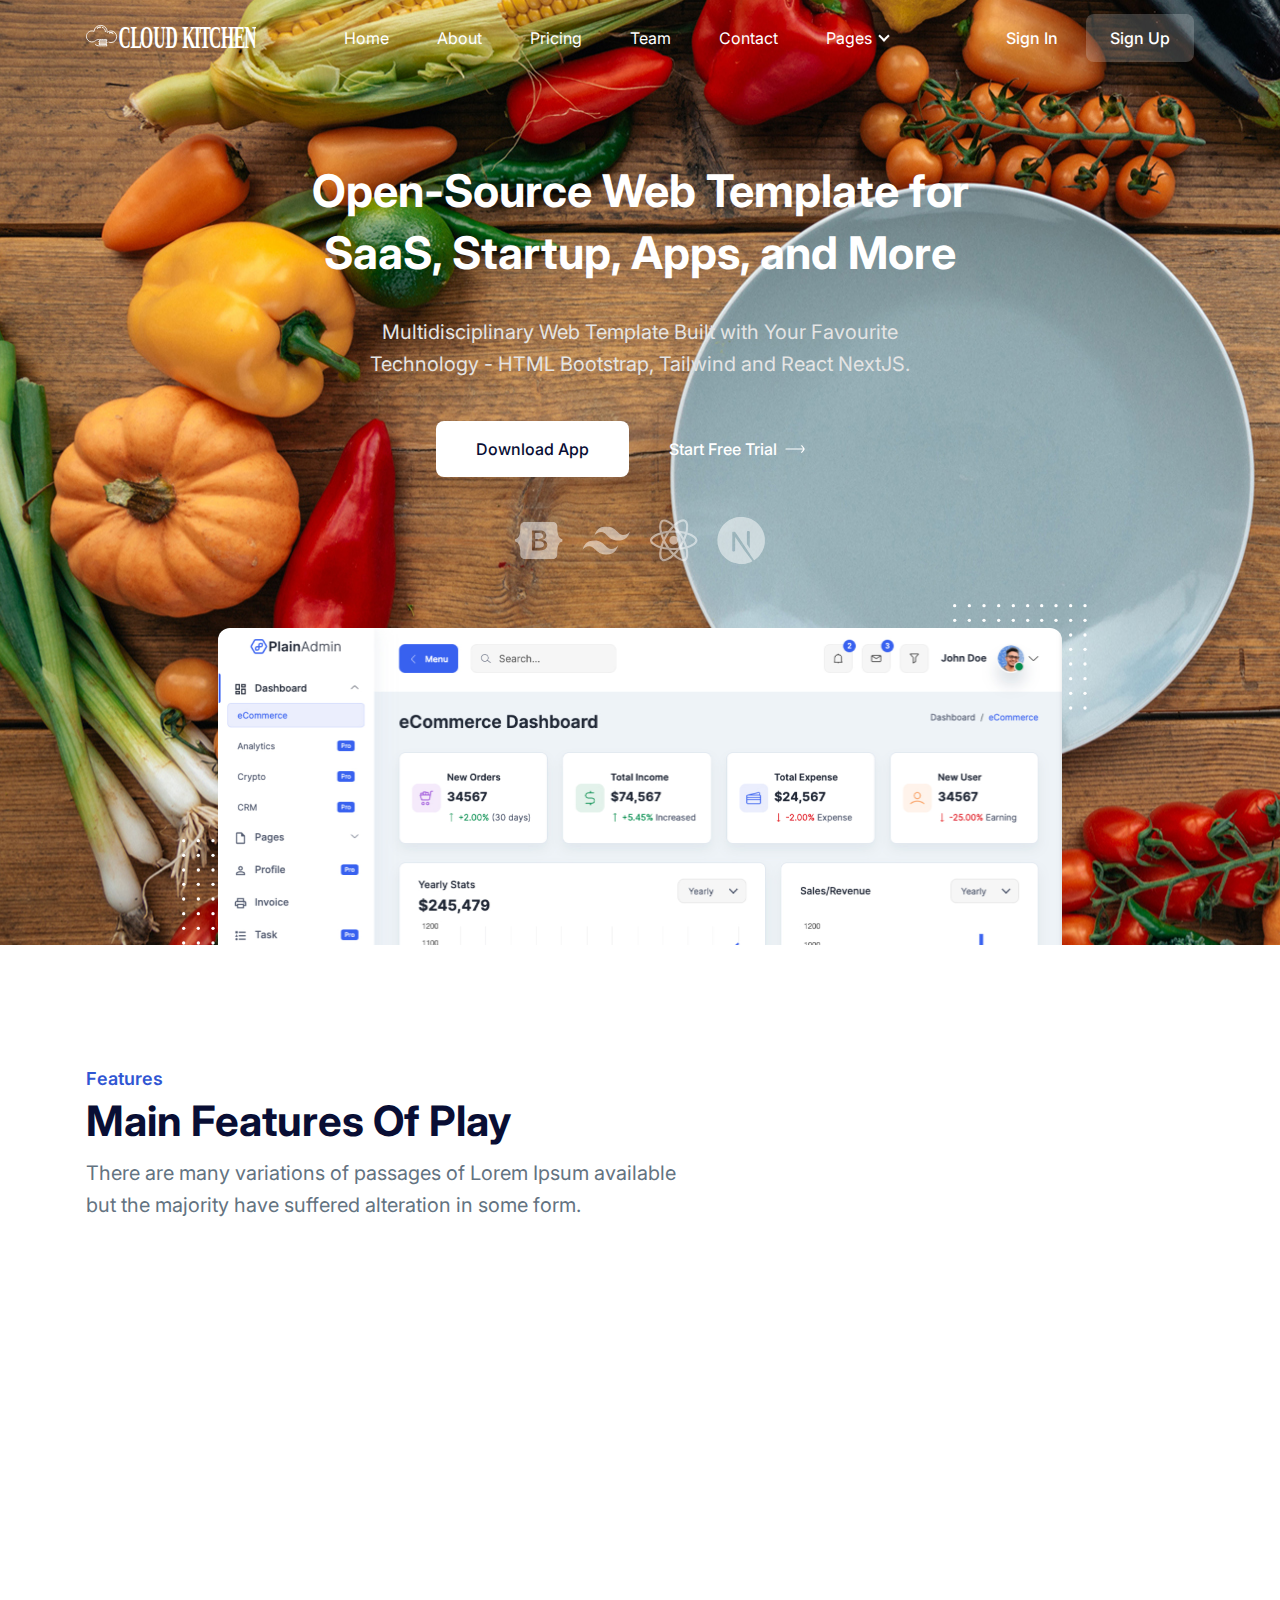
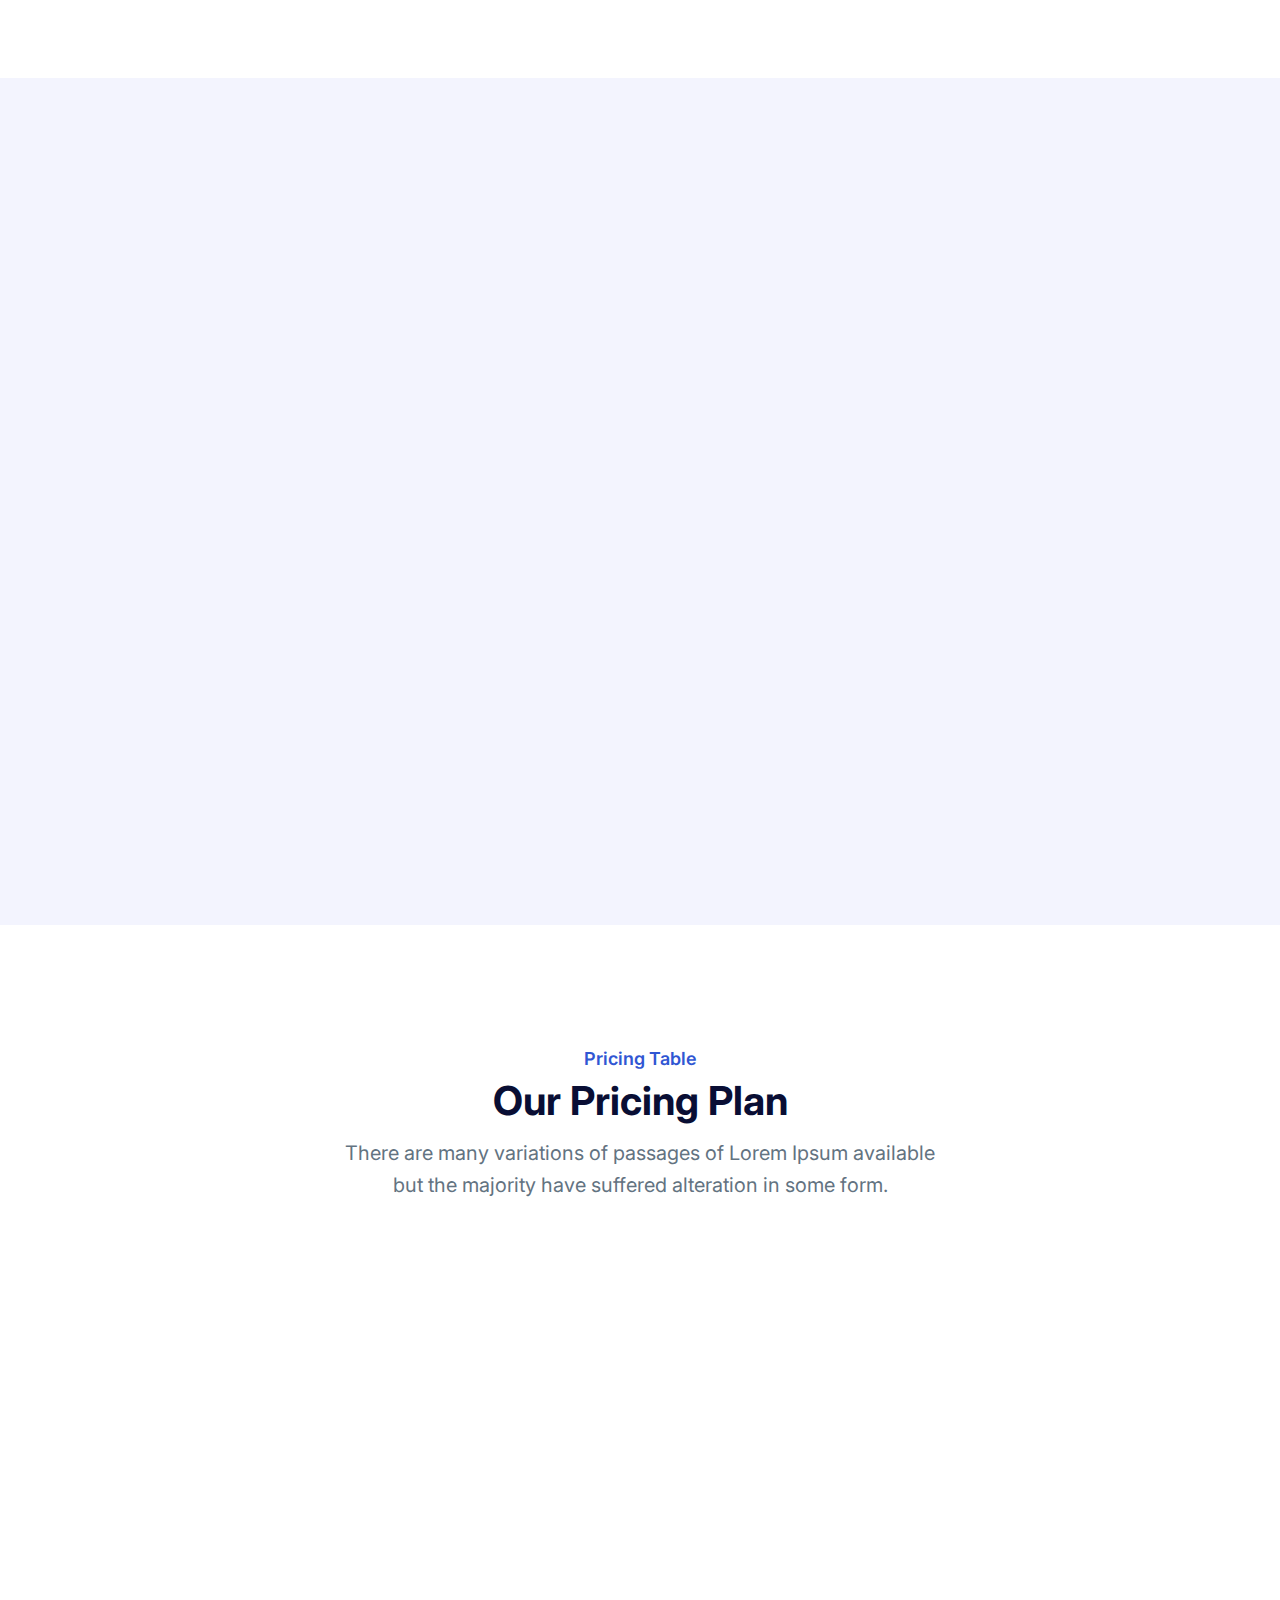
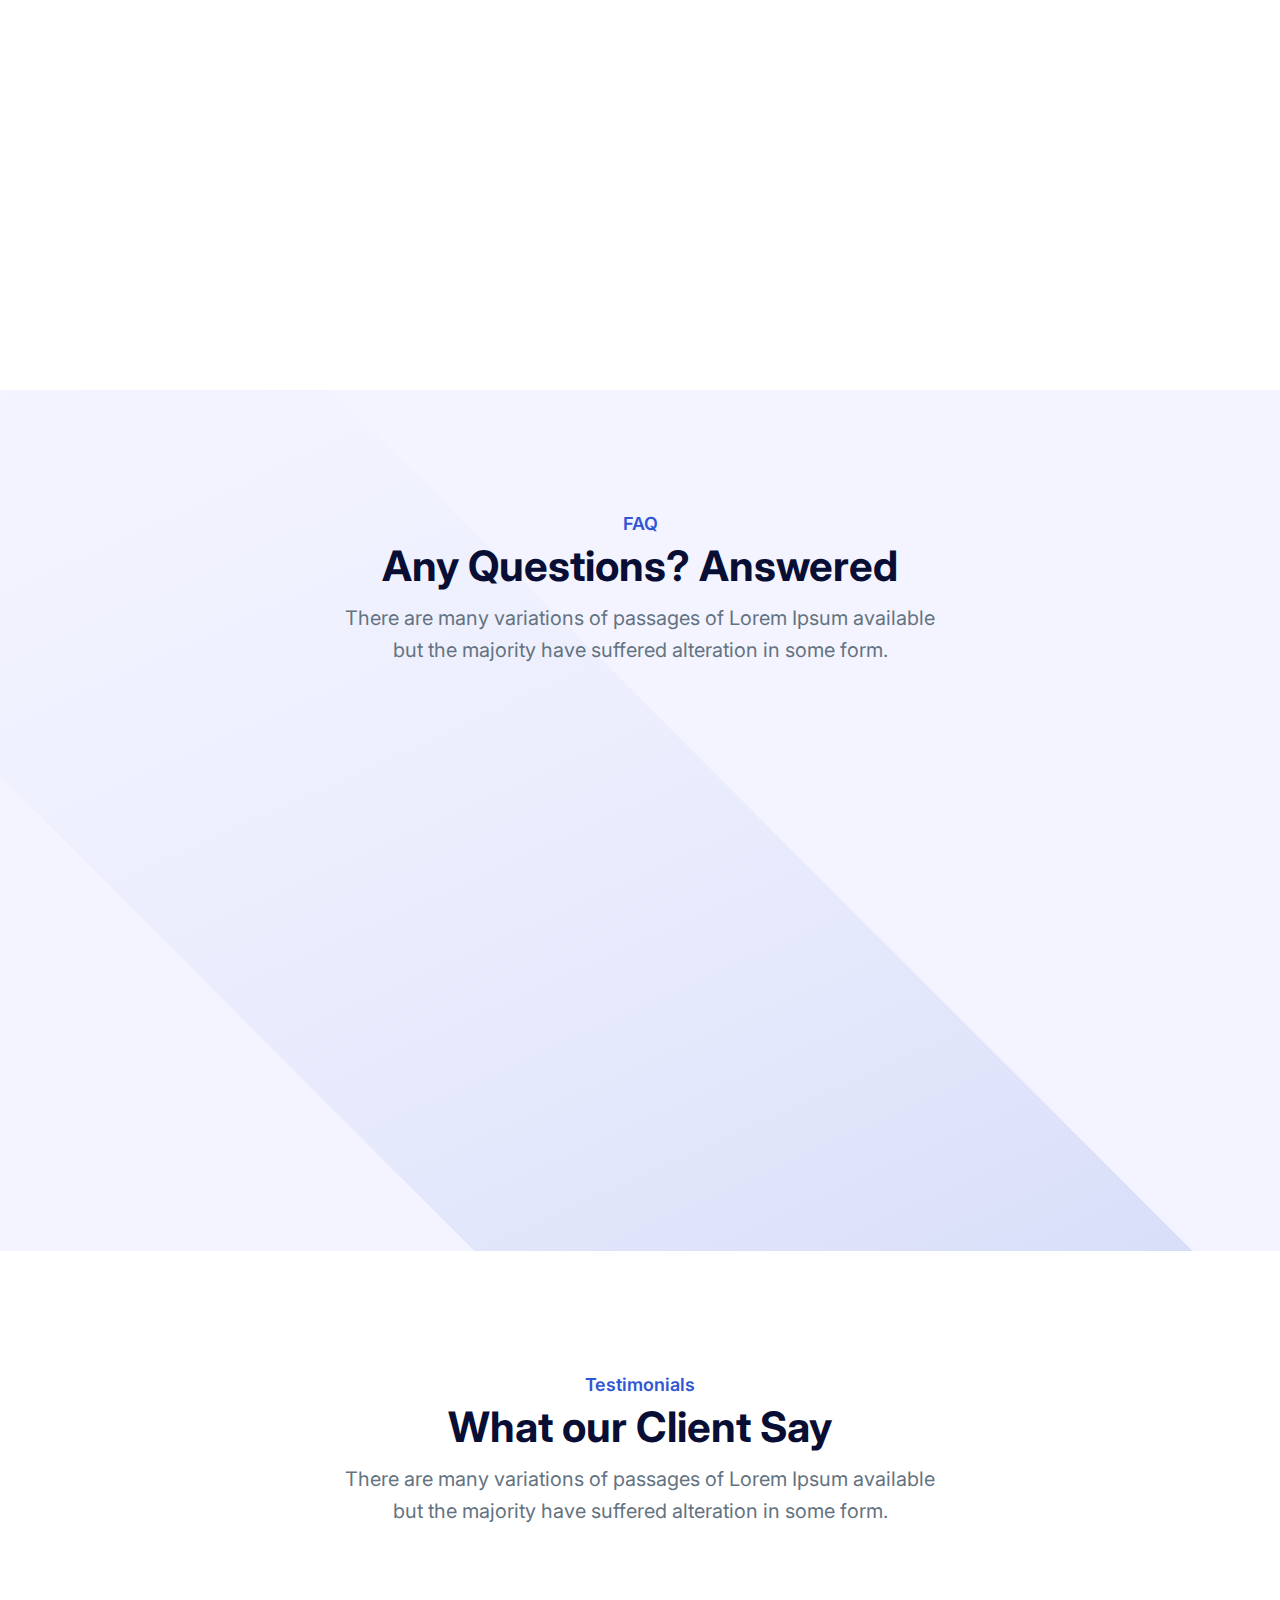
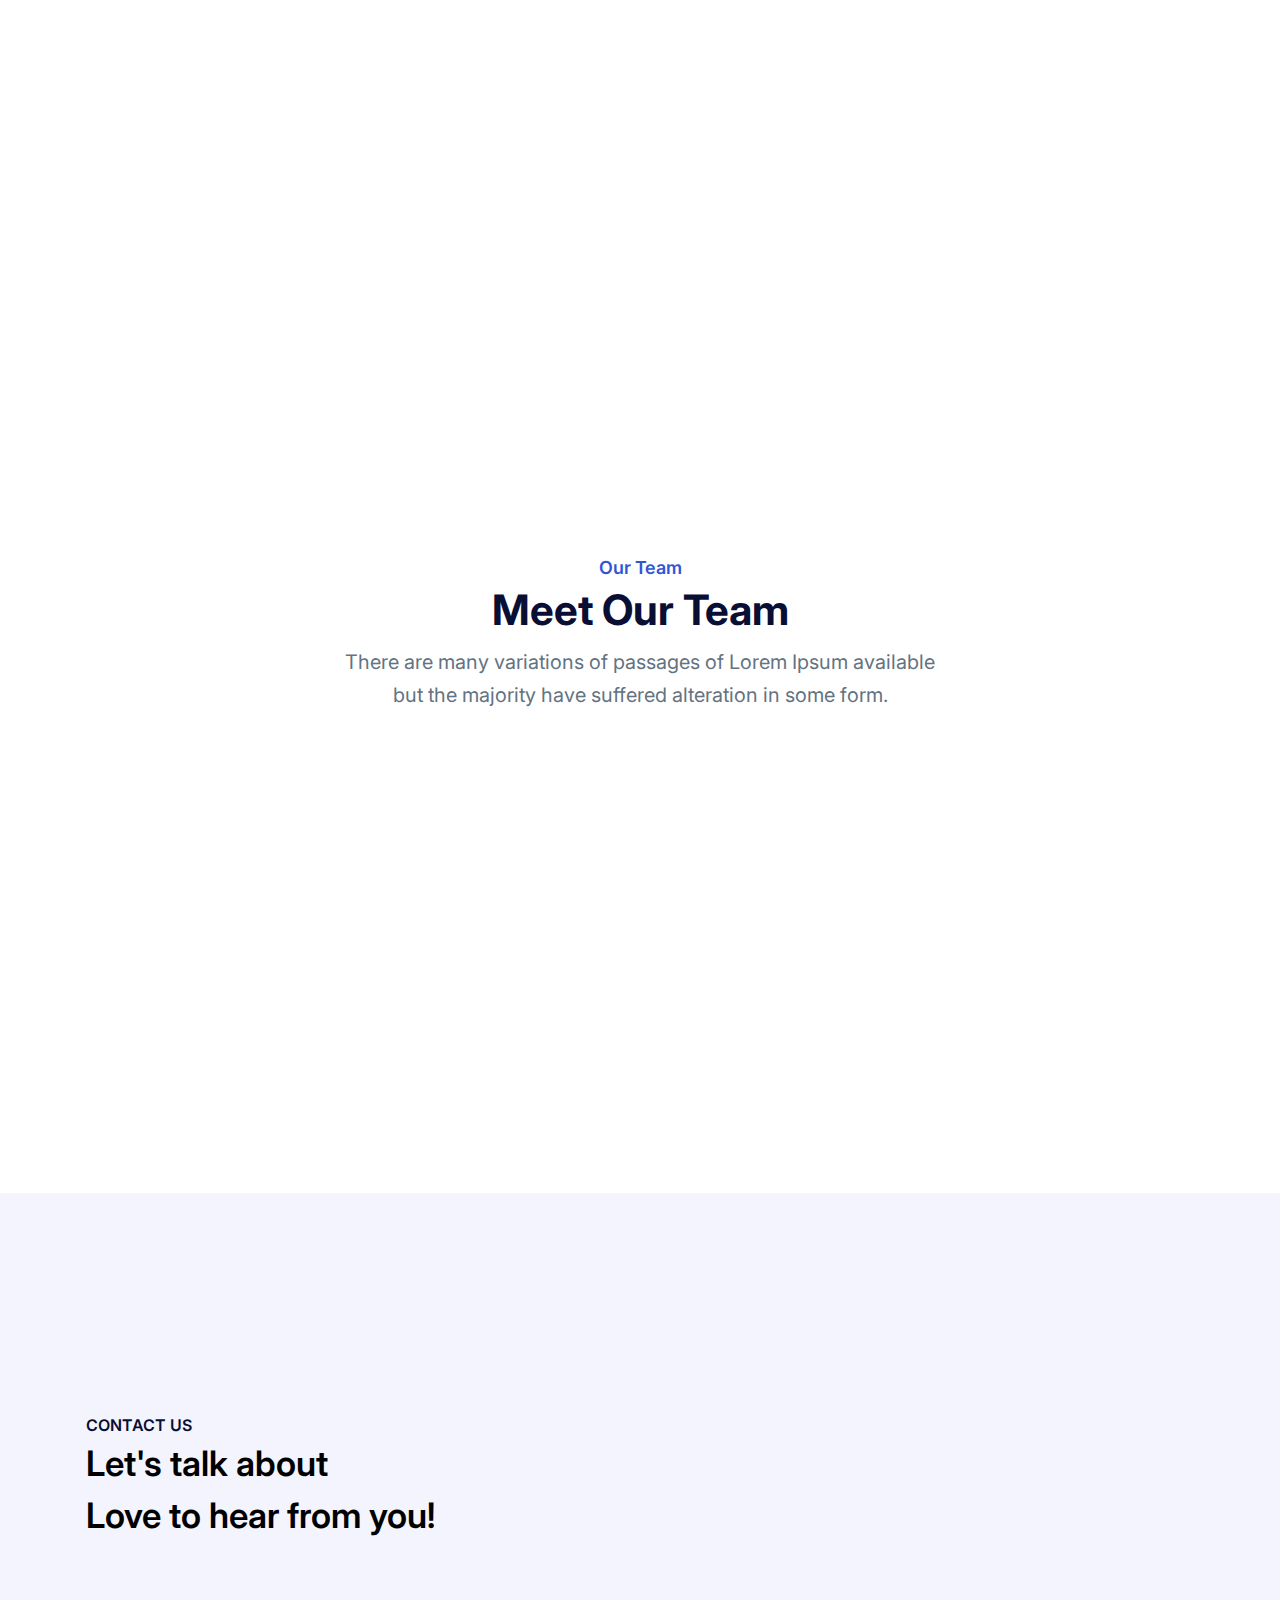
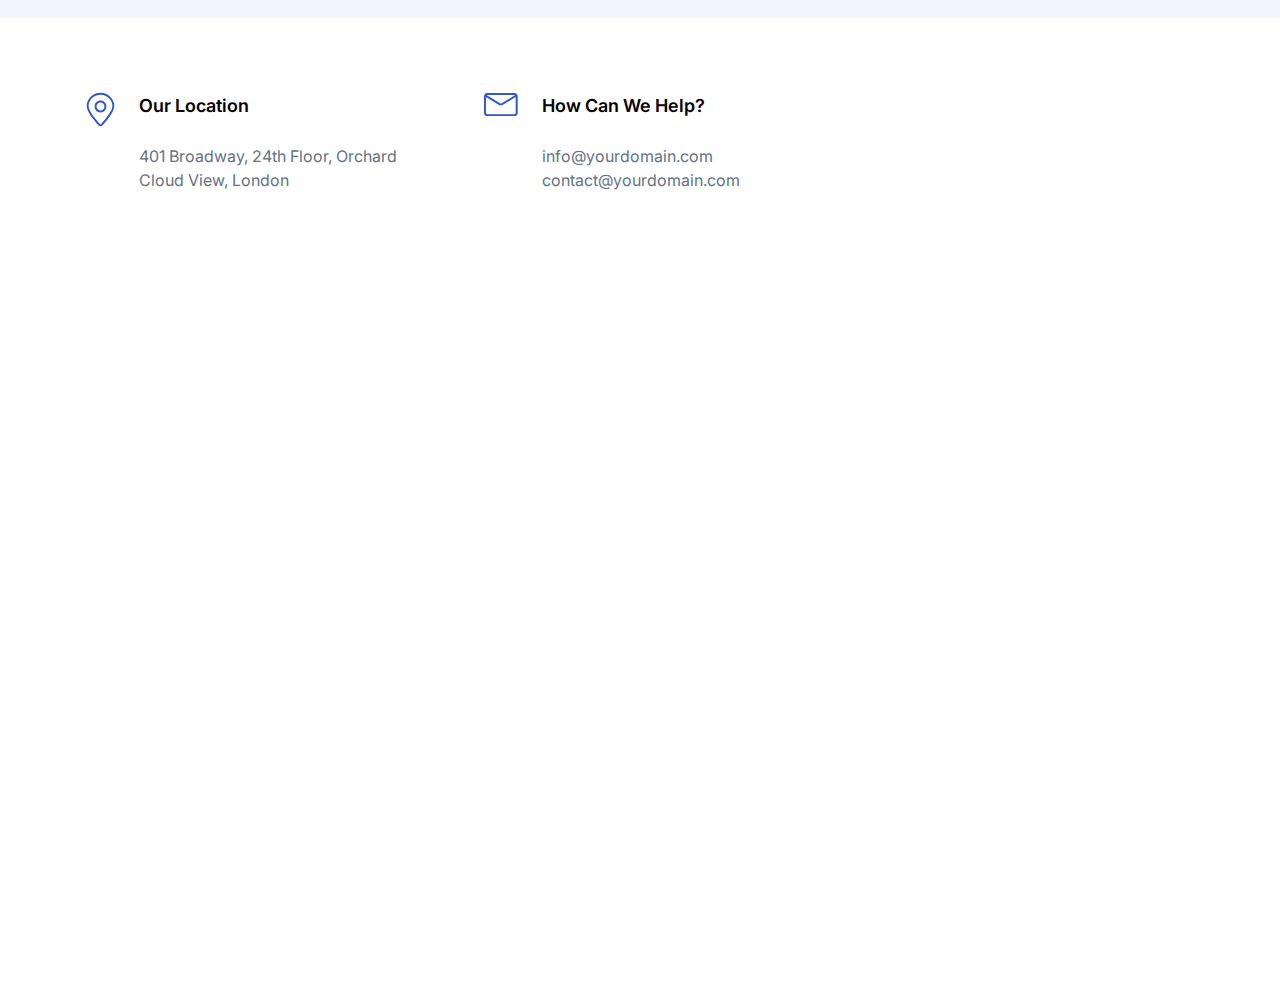
==== index.html @ 5d866acd "first commit" ====
<!DOCTYPE html>
<html lang="en" class="scroll-smooth">
  <head>
    <meta charset="UTF-8" />
    <meta http-equiv="X-UA-Compatible" content="IE=edge" />
    <meta name="viewport" content="width=device-width, initial-scale=1.0" />
    <title>
      Play | Free Tailwind CSS Template for Startup and SaaS By TailGrids
    </title>
    <link
      rel="shortcut icon"
      href="assets/images/favicon.png"
      type="image/x-icon"
    />
    <link rel="stylesheet" href="assets/css/animate.css" />
    <link rel="stylesheet" href="assets/css/tailwind.css" />

    <!-- ==== WOW JS ==== -->
    <script src="assets/js/wow.min.js"></script>
    <script>
      new WOW().init();
    </script>
  </head>
  <body>
    <!-- ====== Navbar Section Start -->
    <div
      class="ud-header absolute top-0 left-0 z-40 flex w-full items-center bg-transparent"
    >
      <div class="container">
        <div class="relative -mx-4 flex items-center justify-between">
          <div class="w-60 max-w-full px-4">
            <a href="index.html" class="navbar-logo block w-full py-5">
              <img
                src="assets/images/logo/logo-white.svg"
                alt="logo"
                class="w-36 header-logo"
              />
            </a>
          </div>
          <div class="flex w-full items-center justify-between px-4">
            <div>
              <button
                id="navbarToggler"
                class="absolute right-4 top-1/2 block -translate-y-1/2 rounded-lg px-3 py-[6px] ring-primary focus:ring-2 lg:hidden"
              >
                <span
                  class="relative my-[6px] block h-[2px] w-[30px] bg-white"
                ></span>
                <span
                  class="relative my-[6px] block h-[2px] w-[30px] bg-white"
                ></span>
                <span
                  class="relative my-[6px] block h-[2px] w-[30px] bg-white"
                ></span>
              </button>
              <nav
                id="navbarCollapse"
                class="absolute right-4 top-full hidden w-full max-w-[250px] rounded-lg bg-white py-5 shadow-lg lg:static lg:block lg:w-full lg:max-w-full lg:bg-transparent lg:py-0 lg:px-4 lg:shadow-none xl:px-6"
              >
                <ul class="blcok lg:flex">
                  <li class="group relative">
                    <a
                      href="#home"
                      class="ud-menu-scroll mx-8 flex py-2 text-base text-dark group-hover:text-primary lg:mr-0 lg:inline-flex lg:py-6 lg:px-0 lg:text-white lg:group-hover:text-white lg:group-hover:opacity-70"
                    >
                      Home
                    </a>
                  </li>
                  <li class="group relative">
                    <a
                      href="#about"
                      class="ud-menu-scroll mx-8 flex py-2 text-base text-dark group-hover:text-primary lg:mr-0 lg:ml-7 lg:inline-flex lg:py-6 lg:px-0 lg:text-white lg:group-hover:text-white lg:group-hover:opacity-70 xl:ml-12"
                    >
                      About
                    </a>
                  </li>
                  <li class="group relative">
                    <a
                      href="#pricing"
                      class="ud-menu-scroll mx-8 flex py-2 text-base text-dark group-hover:text-primary lg:mr-0 lg:ml-7 lg:inline-flex lg:py-6 lg:px-0 lg:text-white lg:group-hover:text-white lg:group-hover:opacity-70 xl:ml-12"
                    >
                      Pricing
                    </a>
                  </li>
                  <li class="group relative">
                    <a
                      href="#team"
                      class="ud-menu-scroll mx-8 flex py-2 text-base text-dark group-hover:text-primary lg:mr-0 lg:ml-7 lg:inline-flex lg:py-6 lg:px-0 lg:text-white lg:group-hover:text-white lg:group-hover:opacity-70 xl:ml-12"
                    >
                      Team
                    </a>
                  </li>
                  <li class="group relative">
                    <a
                      href="#contact"
                      class="ud-menu-scroll mx-8 flex py-2 text-base text-dark group-hover:text-primary lg:mr-0 lg:ml-7 lg:inline-flex lg:py-6 lg:px-0 lg:text-white lg:group-hover:text-white lg:group-hover:opacity-70 xl:ml-12"
                    >
                      Contact
                    </a>
                  </li>
                  <li class="submenu-item group relative">
                    <a
                      href="javascript:void(0)"
                      class="relative mx-8 flex py-2 text-base text-dark after:absolute after:right-1 after:top-1/2 after:mt-[-2px] after:h-2 after:w-2 after:-translate-y-1/2 after:rotate-45 after:border-b-2 after:border-r-2 after:border-current group-hover:text-primary lg:mr-0 lg:ml-8 lg:inline-flex lg:py-6 lg:pl-0 lg:pr-4 lg:text-white lg:after:right-0 lg:group-hover:text-white lg:group-hover:opacity-70 xl:ml-12"
                    >
                      Pages
                    </a>
                    <div
                      class="submenu relative top-full left-0 hidden w-[250px] rounded-sm bg-white p-4 transition-[top] duration-300 group-hover:opacity-100 lg:invisible lg:absolute lg:top-[110%] lg:block lg:opacity-0 lg:shadow-lg lg:group-hover:visible lg:group-hover:top-full"
                    >
                      <a
                        href="about.html"
                        class="block rounded py-[10px] px-4 text-sm text-body-color hover:text-primary"
                      >
                        About Page
                      </a>
                      <a
                        href="pricing.html"
                        class="block rounded py-[10px] px-4 text-sm text-body-color hover:text-primary"
                      >
                        Pricing Page
                      </a>
                      <a
                        href="contact.html"
                        class="block rounded py-[10px] px-4 text-sm text-body-color hover:text-primary"
                      >
                        Contact Page
                      </a>
                      <a
                        href="blog-grids.html"
                        class="block rounded py-[10px] px-4 text-sm text-body-color hover:text-primary"
                      >
                        Blog Grid Page
                      </a>
                      <a
                        href="blog-details.html"
                        class="block rounded py-[10px] px-4 text-sm text-body-color hover:text-primary"
                      >
                        Blog Details Page
                      </a>
                      <a
                        href="signup.html"
                        class="block rounded py-[10px] px-4 text-sm text-body-color hover:text-primary"
                      >
                        Sign Up Page
                      </a>
                      <a
                        href="signin.html"
                        class="block rounded py-[10px] px-4 text-sm text-body-color hover:text-primary"
                      >
                        Sign In Page
                      </a>
                      <a
                        href="404.html"
                        class="block rounded py-[10px] px-4 text-sm text-body-color hover:text-primary"
                      >
                        404 Page
                      </a>
                    </div>
                  </li>
                </ul>
              </nav>
            </div>
            <div class="hidden justify-end pr-16 sm:flex lg:pr-0">
              <a
                href="signin.html"
                class="loginBtn py-3 px-7 text-base font-medium text-white hover:opacity-70"
              >
                Sign In
              </a>
              <a
                href="signup.html"
                class="signUpBtn rounded-lg bg-white bg-opacity-20 py-3 px-6 text-base font-medium text-white duration-300 ease-in-out hover:bg-opacity-100 hover:text-dark"
              >
                Sign Up
              </a>
            </div>
          </div>
        </div>
      </div>
    </div>
    <!-- ====== Navbar Section End -->

    <!-- ====== Hero Section Start -->
    <div
      id="home"
      class="relative min-h-screen min-w-full overflow-hidden bg-cover bg-center pt-[120px] md:pt-[130px] lg:pt-[160px]"
      style="background-image: url(assets/images/bgimages/homebg.jpg);"
    >
      <div class="container">
        <div class="-mx-4 flex flex-wrap items-center">
          <div class="w-full px-4">
            <div
              class="hero-content wow fadeInUp mx-auto max-w-[780px] text-center"
              data-wow-delay=".2s"
            >
              <h1
                class="mb-8 text-3xl font-bold leading-snug text-white sm:text-4xl sm:leading-snug md:text-[45px] md:leading-snug"
              >
                Open-Source Web Template for SaaS, Startup, Apps, and More
              </h1>
              <p
                class="mx-auto mb-10 max-w-[600px] text-base text-[#e4e4e4] sm:text-lg sm:leading-relaxed md:text-xl md:leading-relaxed"
              >
                Multidisciplinary Web Template Built with Your Favourite
                Technology - HTML Bootstrap, Tailwind and React NextJS.
              </p>
              <ul class="mb-10 flex flex-wrap items-center justify-center">
                <li>
                  <a
                    href="#home"
                    class="inline-flex items-center justify-center rounded-lg bg-white py-4 px-6 text-center text-base font-medium text-dark transition duration-300 ease-in-out hover:text-primary hover:shadow-lg sm:px-10"
                  >
                    Download App
                  </a>
                </li>
                <li>
                  <a
                    href="#home"
                    target="_blank"
                    class="flex items-center py-4 px-6 text-base font-medium text-white transition duration-300 ease-in-out hover:text-primary sm:px-10"
                  >
                    Start Free Trial
                    <span class="pl-2">
                      <svg
                        width="20"
                        height="8"
                        viewBox="0 0 20 8"
                        class="fill-current"
                      >
                        <path
                          d="M19.2188 2.90632L17.0625 0.343819C16.875 0.125069 16.5312 0.0938193 16.2812 0.281319C16.0625 0.468819 16.0312 0.812569 16.2188 1.06257L18.25 3.46882H0.9375C0.625 3.46882 0.375 3.71882 0.375 4.03132C0.375 4.34382 0.625 4.59382 0.9375 4.59382H18.25L16.2188 7.00007C16.0312 7.21882 16.0625 7.56257 16.2812 7.78132C16.375 7.87507 16.5 7.90632 16.625 7.90632C16.7812 7.90632 16.9375 7.84382 17.0312 7.71882L19.1875 5.15632C19.75 4.46882 19.75 3.53132 19.2188 2.90632Z"
                        />
                      </svg>
                    </span>
                  </a>
                </li>
              </ul>
              <div class="wow fadeInUp text-center" data-wow-delay=".3s">
                <img
                  src="assets/images/hero/brand.svg"
                  alt="image"
                  class="mx-auto w-full max-w-[250px] opacity-50 transition duration-300 ease-in-out hover:opacity-100"
                />
              </div>
            </div>
          </div>

          <div class="w-full px-4">
            <div
              class="wow fadeInUp relative z-10 mx-auto max-w-[845px]"
              data-wow-delay=".25s"
            >
              <div class="mt-16">
                <img
                  src="assets/images/hero/hero-image.jpg"
                  alt="hero"
                  class="mx-auto max-w-full rounded-t-xl rounded-tr-xl"
                />
              </div>
              <div class="absolute bottom-0 -left-9 z-[-1]">
                <svg
                  width="134"
                  height="106"
                  viewBox="0 0 134 106"
                  fill="none"
                  xmlns="http://www.w3.org/2000/svg"
                >
                  <circle
                    cx="1.66667"
                    cy="104"
                    r="1.66667"
                    transform="rotate(-90 1.66667 104)"
                    fill="white"
                  />
                  <circle
                    cx="16.3333"
                    cy="104"
                    r="1.66667"
                    transform="rotate(-90 16.3333 104)"
                    fill="white"
                  />
                  <circle
                    cx="31"
                    cy="104"
                    r="1.66667"
                    transform="rotate(-90 31 104)"
                    fill="white"
                  />
                  <circle
                    cx="45.6667"
                    cy="104"
                    r="1.66667"
                    transform="rotate(-90 45.6667 104)"
                    fill="white"
                  />
                  <circle
                    cx="60.3333"
                    cy="104"
                    r="1.66667"
                    transform="rotate(-90 60.3333 104)"
                    fill="white"
                  />
                  <circle
                    cx="88.6667"
                    cy="104"
                    r="1.66667"
                    transform="rotate(-90 88.6667 104)"
                    fill="white"
                  />
                  <circle
                    cx="117.667"
                    cy="104"
                    r="1.66667"
                    transform="rotate(-90 117.667 104)"
                    fill="white"
                  />
                  <circle
                    cx="74.6667"
                    cy="104"
                    r="1.66667"
                    transform="rotate(-90 74.6667 104)"
                    fill="white"
                  />
                  <circle
                    cx="103"
                    cy="104"
                    r="1.66667"
                    transform="rotate(-90 103 104)"
                    fill="white"
                  />
                  <circle
                    cx="132"
                    cy="104"
                    r="1.66667"
                    transform="rotate(-90 132 104)"
                    fill="white"
                  />
                  <circle
                    cx="1.66667"
                    cy="89.3333"
                    r="1.66667"
                    transform="rotate(-90 1.66667 89.3333)"
                    fill="white"
                  />
                  <circle
                    cx="16.3333"
                    cy="89.3333"
                    r="1.66667"
                    transform="rotate(-90 16.3333 89.3333)"
                    fill="white"
                  />
                  <circle
                    cx="31"
                    cy="89.3333"
                    r="1.66667"
                    transform="rotate(-90 31 89.3333)"
                    fill="white"
                  />
                  <circle
                    cx="45.6667"
                    cy="89.3333"
                    r="1.66667"
                    transform="rotate(-90 45.6667 89.3333)"
                    fill="white"
                  />
                  <circle
                    cx="60.3333"
                    cy="89.3338"
                    r="1.66667"
                    transform="rotate(-90 60.3333 89.3338)"
                    fill="white"
                  />
                  <circle
                    cx="88.6667"
                    cy="89.3338"
                    r="1.66667"
                    transform="rotate(-90 88.6667 89.3338)"
                    fill="white"
                  />
                  <circle
                    cx="117.667"
                    cy="89.3338"
                    r="1.66667"
                    transform="rotate(-90 117.667 89.3338)"
                    fill="white"
                  />
                  <circle
                    cx="74.6667"
                    cy="89.3338"
                    r="1.66667"
                    transform="rotate(-90 74.6667 89.3338)"
                    fill="white"
                  />
                  <circle
                    cx="103"
                    cy="89.3338"
                    r="1.66667"
                    transform="rotate(-90 103 89.3338)"
                    fill="white"
                  />
                  <circle
                    cx="132"
                    cy="89.3338"
                    r="1.66667"
                    transform="rotate(-90 132 89.3338)"
                    fill="white"
                  />
                  <circle
                    cx="1.66667"
                    cy="74.6673"
                    r="1.66667"
                    transform="rotate(-90 1.66667 74.6673)"
                    fill="white"
                  />
                  <circle
                    cx="1.66667"
                    cy="31.0003"
                    r="1.66667"
                    transform="rotate(-90 1.66667 31.0003)"
                    fill="white"
                  />
                  <circle
                    cx="16.3333"
                    cy="74.6668"
                    r="1.66667"
                    transform="rotate(-90 16.3333 74.6668)"
                    fill="white"
                  />
                  <circle
                    cx="16.3333"
                    cy="31.0003"
                    r="1.66667"
                    transform="rotate(-90 16.3333 31.0003)"
                    fill="white"
                  />
                  <circle
                    cx="31"
                    cy="74.6668"
                    r="1.66667"
                    transform="rotate(-90 31 74.6668)"
                    fill="white"
                  />
                  <circle
                    cx="31"
                    cy="31.0003"
                    r="1.66667"
                    transform="rotate(-90 31 31.0003)"
                    fill="white"
                  />
                  <circle
                    cx="45.6667"
                    cy="74.6668"
                    r="1.66667"
                    transform="rotate(-90 45.6667 74.6668)"
                    fill="white"
                  />
                  <circle
                    cx="45.6667"
                    cy="31.0003"
                    r="1.66667"
                    transform="rotate(-90 45.6667 31.0003)"
                    fill="white"
                  />
                  <circle
                    cx="60.3333"
                    cy="74.6668"
                    r="1.66667"
                    transform="rotate(-90 60.3333 74.6668)"
                    fill="white"
                  />
                  <circle
                    cx="60.3333"
                    cy="31.0001"
                    r="1.66667"
                    transform="rotate(-90 60.3333 31.0001)"
                    fill="white"
                  />
                  <circle
                    cx="88.6667"
                    cy="74.6668"
                    r="1.66667"
                    transform="rotate(-90 88.6667 74.6668)"
                    fill="white"
                  />
                  <circle
                    cx="88.6667"
                    cy="31.0001"
                    r="1.66667"
                    transform="rotate(-90 88.6667 31.0001)"
                    fill="white"
                  />
                  <circle
                    cx="117.667"
                    cy="74.6668"
                    r="1.66667"
                    transform="rotate(-90 117.667 74.6668)"
                    fill="white"
                  />
                  <circle
                    cx="117.667"
                    cy="31.0001"
                    r="1.66667"
                    transform="rotate(-90 117.667 31.0001)"
                    fill="white"
                  />
                  <circle
                    cx="74.6667"
                    cy="74.6668"
                    r="1.66667"
                    transform="rotate(-90 74.6667 74.6668)"
                    fill="white"
                  />
                  <circle
                    cx="74.6667"
                    cy="31.0001"
                    r="1.66667"
                    transform="rotate(-90 74.6667 31.0001)"
                    fill="white"
                  />
                  <circle
                    cx="103"
                    cy="74.6668"
                    r="1.66667"
                    transform="rotate(-90 103 74.6668)"
                    fill="white"
                  />
                  <circle
                    cx="103"
                    cy="31.0001"
                    r="1.66667"
                    transform="rotate(-90 103 31.0001)"
                    fill="white"
                  />
                  <circle
                    cx="132"
                    cy="74.6668"
                    r="1.66667"
                    transform="rotate(-90 132 74.6668)"
                    fill="white"
                  />
                  <circle
                    cx="132"
                    cy="31.0001"
                    r="1.66667"
                    transform="rotate(-90 132 31.0001)"
                    fill="white"
                  />
                  <circle
                    cx="1.66667"
                    cy="60.0003"
                    r="1.66667"
                    transform="rotate(-90 1.66667 60.0003)"
                    fill="white"
                  />
                  <circle
                    cx="1.66667"
                    cy="16.3336"
                    r="1.66667"
                    transform="rotate(-90 1.66667 16.3336)"
                    fill="white"
                  />
                  <circle
                    cx="16.3333"
                    cy="60.0003"
                    r="1.66667"
                    transform="rotate(-90 16.3333 60.0003)"
                    fill="white"
                  />
                  <circle
                    cx="16.3333"
                    cy="16.3336"
                    r="1.66667"
                    transform="rotate(-90 16.3333 16.3336)"
                    fill="white"
                  />
                  <circle
                    cx="31"
                    cy="60.0003"
                    r="1.66667"
                    transform="rotate(-90 31 60.0003)"
                    fill="white"
                  />
                  <circle
                    cx="31"
                    cy="16.3336"
                    r="1.66667"
                    transform="rotate(-90 31 16.3336)"
                    fill="white"
                  />
                  <circle
                    cx="45.6667"
                    cy="60.0003"
                    r="1.66667"
                    transform="rotate(-90 45.6667 60.0003)"
                    fill="white"
                  />
                  <circle
                    cx="45.6667"
                    cy="16.3336"
                    r="1.66667"
                    transform="rotate(-90 45.6667 16.3336)"
                    fill="white"
                  />
                  <circle
                    cx="60.3333"
                    cy="60.0003"
                    r="1.66667"
                    transform="rotate(-90 60.3333 60.0003)"
                    fill="white"
                  />
                  <circle
                    cx="60.3333"
                    cy="16.3336"
                    r="1.66667"
                    transform="rotate(-90 60.3333 16.3336)"
                    fill="white"
                  />
                  <circle
                    cx="88.6667"
                    cy="60.0003"
                    r="1.66667"
                    transform="rotate(-90 88.6667 60.0003)"
                    fill="white"
                  />
                  <circle
                    cx="88.6667"
                    cy="16.3336"
                    r="1.66667"
                    transform="rotate(-90 88.6667 16.3336)"
                    fill="white"
                  />
                  <circle
                    cx="117.667"
                    cy="60.0003"
                    r="1.66667"
                    transform="rotate(-90 117.667 60.0003)"
                    fill="white"
                  />
                  <circle
                    cx="117.667"
                    cy="16.3336"
                    r="1.66667"
                    transform="rotate(-90 117.667 16.3336)"
                    fill="white"
                  />
                  <circle
                    cx="74.6667"
                    cy="60.0003"
                    r="1.66667"
                    transform="rotate(-90 74.6667 60.0003)"
                    fill="white"
                  />
                  <circle
                    cx="74.6667"
                    cy="16.3336"
                    r="1.66667"
                    transform="rotate(-90 74.6667 16.3336)"
                    fill="white"
                  />
                  <circle
                    cx="103"
                    cy="60.0003"
                    r="1.66667"
                    transform="rotate(-90 103 60.0003)"
                    fill="white"
                  />
                  <circle
                    cx="103"
                    cy="16.3336"
                    r="1.66667"
                    transform="rotate(-90 103 16.3336)"
                    fill="white"
                  />
                  <circle
                    cx="132"
                    cy="60.0003"
                    r="1.66667"
                    transform="rotate(-90 132 60.0003)"
                    fill="white"
                  />
                  <circle
                    cx="132"
                    cy="16.3336"
                    r="1.66667"
                    transform="rotate(-90 132 16.3336)"
                    fill="white"
                  />
                  <circle
                    cx="1.66667"
                    cy="45.3336"
                    r="1.66667"
                    transform="rotate(-90 1.66667 45.3336)"
                    fill="white"
                  />
                  <circle
                    cx="1.66667"
                    cy="1.66683"
                    r="1.66667"
                    transform="rotate(-90 1.66667 1.66683)"
                    fill="white"
                  />
                  <circle
                    cx="16.3333"
                    cy="45.3336"
                    r="1.66667"
                    transform="rotate(-90 16.3333 45.3336)"
                    fill="white"
                  />
                  <circle
                    cx="16.3333"
                    cy="1.66683"
                    r="1.66667"
                    transform="rotate(-90 16.3333 1.66683)"
                    fill="white"
                  />
                  <circle
                    cx="31"
                    cy="45.3336"
                    r="1.66667"
                    transform="rotate(-90 31 45.3336)"
                    fill="white"
                  />
                  <circle
                    cx="31"
                    cy="1.66683"
                    r="1.66667"
                    transform="rotate(-90 31 1.66683)"
                    fill="white"
                  />
                  <circle
                    cx="45.6667"
                    cy="45.3336"
                    r="1.66667"
                    transform="rotate(-90 45.6667 45.3336)"
                    fill="white"
                  />
                  <circle
                    cx="45.6667"
                    cy="1.66683"
                    r="1.66667"
                    transform="rotate(-90 45.6667 1.66683)"
                    fill="white"
                  />
                  <circle
                    cx="60.3333"
                    cy="45.3338"
                    r="1.66667"
                    transform="rotate(-90 60.3333 45.3338)"
                    fill="white"
                  />
                  <circle
                    cx="60.3333"
                    cy="1.66707"
                    r="1.66667"
                    transform="rotate(-90 60.3333 1.66707)"
                    fill="white"
                  />
                  <circle
                    cx="88.6667"
                    cy="45.3338"
                    r="1.66667"
                    transform="rotate(-90 88.6667 45.3338)"
                    fill="white"
                  />
                  <circle
                    cx="88.6667"
                    cy="1.66707"
                    r="1.66667"
                    transform="rotate(-90 88.6667 1.66707)"
                    fill="white"
                  />
                  <circle
                    cx="117.667"
                    cy="45.3338"
                    r="1.66667"
                    transform="rotate(-90 117.667 45.3338)"
                    fill="white"
                  />
                  <circle
                    cx="117.667"
                    cy="1.66707"
                    r="1.66667"
                    transform="rotate(-90 117.667 1.66707)"
                    fill="white"
                  />
                  <circle
                    cx="74.6667"
                    cy="45.3338"
                    r="1.66667"
                    transform="rotate(-90 74.6667 45.3338)"
                    fill="white"
                  />
                  <circle
                    cx="74.6667"
                    cy="1.66707"
                    r="1.66667"
                    transform="rotate(-90 74.6667 1.66707)"
                    fill="white"
                  />
                  <circle
                    cx="103"
                    cy="45.3338"
                    r="1.66667"
                    transform="rotate(-90 103 45.3338)"
                    fill="white"
                  />
                  <circle
                    cx="103"
                    cy="1.66707"
                    r="1.66667"
                    transform="rotate(-90 103 1.66707)"
                    fill="white"
                  />
                  <circle
                    cx="132"
                    cy="45.3338"
                    r="1.66667"
                    transform="rotate(-90 132 45.3338)"
                    fill="white"
                  />
                  <circle
                    cx="132"
                    cy="1.66707"
                    r="1.66667"
                    transform="rotate(-90 132 1.66707)"
                    fill="white"
                  />
                </svg>
              </div>
              <div class="absolute -top-6 -right-6 z-[-1]">
                <svg
                  width="134"
                  height="106"
                  viewBox="0 0 134 106"
                  fill="none"
                  xmlns="http://www.w3.org/2000/svg"
                >
                  <circle
                    cx="1.66667"
                    cy="104"
                    r="1.66667"
                    transform="rotate(-90 1.66667 104)"
                    fill="white"
                  />
                  <circle
                    cx="16.3333"
                    cy="104"
                    r="1.66667"
                    transform="rotate(-90 16.3333 104)"
                    fill="white"
                  />
                  <circle
                    cx="31"
                    cy="104"
                    r="1.66667"
                    transform="rotate(-90 31 104)"
                    fill="white"
                  />
                  <circle
                    cx="45.6667"
                    cy="104"
                    r="1.66667"
                    transform="rotate(-90 45.6667 104)"
                    fill="white"
                  />
                  <circle
                    cx="60.3333"
                    cy="104"
                    r="1.66667"
                    transform="rotate(-90 60.3333 104)"
                    fill="white"
                  />
                  <circle
                    cx="88.6667"
                    cy="104"
                    r="1.66667"
                    transform="rotate(-90 88.6667 104)"
                    fill="white"
                  />
                  <circle
                    cx="117.667"
                    cy="104"
                    r="1.66667"
                    transform="rotate(-90 117.667 104)"
                    fill="white"
                  />
                  <circle
                    cx="74.6667"
                    cy="104"
                    r="1.66667"
                    transform="rotate(-90 74.6667 104)"
                    fill="white"
                  />
                  <circle
                    cx="103"
                    cy="104"
                    r="1.66667"
                    transform="rotate(-90 103 104)"
                    fill="white"
                  />
                  <circle
                    cx="132"
                    cy="104"
                    r="1.66667"
                    transform="rotate(-90 132 104)"
                    fill="white"
                  />
                  <circle
                    cx="1.66667"
                    cy="89.3333"
                    r="1.66667"
                    transform="rotate(-90 1.66667 89.3333)"
                    fill="white"
                  />
                  <circle
                    cx="16.3333"
                    cy="89.3333"
                    r="1.66667"
                    transform="rotate(-90 16.3333 89.3333)"
                    fill="white"
                  />
                  <circle
                    cx="31"
                    cy="89.3333"
                    r="1.66667"
                    transform="rotate(-90 31 89.3333)"
                    fill="white"
                  />
                  <circle
                    cx="45.6667"
                    cy="89.3333"
                    r="1.66667"
                    transform="rotate(-90 45.6667 89.3333)"
                    fill="white"
                  />
                  <circle
                    cx="60.3333"
                    cy="89.3338"
                    r="1.66667"
                    transform="rotate(-90 60.3333 89.3338)"
                    fill="white"
                  />
                  <circle
                    cx="88.6667"
                    cy="89.3338"
                    r="1.66667"
                    transform="rotate(-90 88.6667 89.3338)"
                    fill="white"
                  />
                  <circle
                    cx="117.667"
                    cy="89.3338"
                    r="1.66667"
                    transform="rotate(-90 117.667 89.3338)"
                    fill="white"
                  />
                  <circle
                    cx="74.6667"
                    cy="89.3338"
                    r="1.66667"
                    transform="rotate(-90 74.6667 89.3338)"
                    fill="white"
                  />
                  <circle
                    cx="103"
                    cy="89.3338"
                    r="1.66667"
                    transform="rotate(-90 103 89.3338)"
                    fill="white"
                  />
                  <circle
                    cx="132"
                    cy="89.3338"
                    r="1.66667"
                    transform="rotate(-90 132 89.3338)"
                    fill="white"
                  />
                  <circle
                    cx="1.66667"
                    cy="74.6673"
                    r="1.66667"
                    transform="rotate(-90 1.66667 74.6673)"
                    fill="white"
                  />
                  <circle
                    cx="1.66667"
                    cy="31.0003"
                    r="1.66667"
                    transform="rotate(-90 1.66667 31.0003)"
                    fill="white"
                  />
                  <circle
                    cx="16.3333"
                    cy="74.6668"
                    r="1.66667"
                    transform="rotate(-90 16.3333 74.6668)"
                    fill="white"
                  />
                  <circle
                    cx="16.3333"
                    cy="31.0003"
                    r="1.66667"
                    transform="rotate(-90 16.3333 31.0003)"
                    fill="white"
                  />
                  <circle
                    cx="31"
                    cy="74.6668"
                    r="1.66667"
                    transform="rotate(-90 31 74.6668)"
                    fill="white"
                  />
                  <circle
                    cx="31"
                    cy="31.0003"
                    r="1.66667"
                    transform="rotate(-90 31 31.0003)"
                    fill="white"
                  />
                  <circle
                    cx="45.6667"
                    cy="74.6668"
                    r="1.66667"
                    transform="rotate(-90 45.6667 74.6668)"
                    fill="white"
                  />
                  <circle
                    cx="45.6667"
                    cy="31.0003"
                    r="1.66667"
                    transform="rotate(-90 45.6667 31.0003)"
                    fill="white"
                  />
                  <circle
                    cx="60.3333"
                    cy="74.6668"
                    r="1.66667"
                    transform="rotate(-90 60.3333 74.6668)"
                    fill="white"
                  />
                  <circle
                    cx="60.3333"
                    cy="31.0001"
                    r="1.66667"
                    transform="rotate(-90 60.3333 31.0001)"
                    fill="white"
                  />
                  <circle
                    cx="88.6667"
                    cy="74.6668"
                    r="1.66667"
                    transform="rotate(-90 88.6667 74.6668)"
                    fill="white"
                  />
                  <circle
                    cx="88.6667"
                    cy="31.0001"
                    r="1.66667"
                    transform="rotate(-90 88.6667 31.0001)"
                    fill="white"
                  />
                  <circle
                    cx="117.667"
                    cy="74.6668"
                    r="1.66667"
                    transform="rotate(-90 117.667 74.6668)"
                    fill="white"
                  />
                  <circle
                    cx="117.667"
                    cy="31.0001"
                    r="1.66667"
                    transform="rotate(-90 117.667 31.0001)"
                    fill="white"
                  />
                  <circle
                    cx="74.6667"
                    cy="74.6668"
                    r="1.66667"
                    transform="rotate(-90 74.6667 74.6668)"
                    fill="white"
                  />
                  <circle
                    cx="74.6667"
                    cy="31.0001"
                    r="1.66667"
                    transform="rotate(-90 74.6667 31.0001)"
                    fill="white"
                  />
                  <circle
                    cx="103"
                    cy="74.6668"
                    r="1.66667"
                    transform="rotate(-90 103 74.6668)"
                    fill="white"
                  />
                  <circle
                    cx="103"
                    cy="31.0001"
                    r="1.66667"
                    transform="rotate(-90 103 31.0001)"
                    fill="white"
                  />
                  <circle
                    cx="132"
                    cy="74.6668"
                    r="1.66667"
                    transform="rotate(-90 132 74.6668)"
                    fill="white"
                  />
                  <circle
                    cx="132"
                    cy="31.0001"
                    r="1.66667"
                    transform="rotate(-90 132 31.0001)"
                    fill="white"
                  />
                  <circle
                    cx="1.66667"
                    cy="60.0003"
                    r="1.66667"
                    transform="rotate(-90 1.66667 60.0003)"
                    fill="white"
                  />
                  <circle
                    cx="1.66667"
                    cy="16.3336"
                    r="1.66667"
                    transform="rotate(-90 1.66667 16.3336)"
                    fill="white"
                  />
                  <circle
                    cx="16.3333"
                    cy="60.0003"
                    r="1.66667"
                    transform="rotate(-90 16.3333 60.0003)"
                    fill="white"
                  />
                  <circle
                    cx="16.3333"
                    cy="16.3336"
                    r="1.66667"
                    transform="rotate(-90 16.3333 16.3336)"
                    fill="white"
                  />
                  <circle
                    cx="31"
                    cy="60.0003"
                    r="1.66667"
                    transform="rotate(-90 31 60.0003)"
                    fill="white"
                  />
                  <circle
                    cx="31"
                    cy="16.3336"
                    r="1.66667"
                    transform="rotate(-90 31 16.3336)"
                    fill="white"
                  />
                  <circle
                    cx="45.6667"
                    cy="60.0003"
                    r="1.66667"
                    transform="rotate(-90 45.6667 60.0003)"
                    fill="white"
                  />
                  <circle
                    cx="45.6667"
                    cy="16.3336"
                    r="1.66667"
                    transform="rotate(-90 45.6667 16.3336)"
                    fill="white"
                  />
                  <circle
                    cx="60.3333"
                    cy="60.0003"
                    r="1.66667"
                    transform="rotate(-90 60.3333 60.0003)"
                    fill="white"
                  />
                  <circle
                    cx="60.3333"
                    cy="16.3336"
                    r="1.66667"
                    transform="rotate(-90 60.3333 16.3336)"
                    fill="white"
                  />
                  <circle
                    cx="88.6667"
                    cy="60.0003"
                    r="1.66667"
                    transform="rotate(-90 88.6667 60.0003)"
                    fill="white"
                  />
                  <circle
                    cx="88.6667"
                    cy="16.3336"
                    r="1.66667"
                    transform="rotate(-90 88.6667 16.3336)"
                    fill="white"
                  />
                  <circle
                    cx="117.667"
                    cy="60.0003"
                    r="1.66667"
                    transform="rotate(-90 117.667 60.0003)"
                    fill="white"
                  />
                  <circle
                    cx="117.667"
                    cy="16.3336"
                    r="1.66667"
                    transform="rotate(-90 117.667 16.3336)"
                    fill="white"
                  />
                  <circle
                    cx="74.6667"
                    cy="60.0003"
                    r="1.66667"
                    transform="rotate(-90 74.6667 60.0003)"
                    fill="white"
                  />
                  <circle
                    cx="74.6667"
                    cy="16.3336"
                    r="1.66667"
                    transform="rotate(-90 74.6667 16.3336)"
                    fill="white"
                  />
                  <circle
                    cx="103"
                    cy="60.0003"
                    r="1.66667"
                    transform="rotate(-90 103 60.0003)"
                    fill="white"
                  />
                  <circle
                    cx="103"
                    cy="16.3336"
                    r="1.66667"
                    transform="rotate(-90 103 16.3336)"
                    fill="white"
                  />
                  <circle
                    cx="132"
                    cy="60.0003"
                    r="1.66667"
                    transform="rotate(-90 132 60.0003)"
                    fill="white"
                  />
                  <circle
                    cx="132"
                    cy="16.3336"
                    r="1.66667"
                    transform="rotate(-90 132 16.3336)"
                    fill="white"
                  />
                  <circle
                    cx="1.66667"
                    cy="45.3336"
                    r="1.66667"
                    transform="rotate(-90 1.66667 45.3336)"
                    fill="white"
                  />
                  <circle
                    cx="1.66667"
                    cy="1.66683"
                    r="1.66667"
                    transform="rotate(-90 1.66667 1.66683)"
                    fill="white"
                  />
                  <circle
                    cx="16.3333"
                    cy="45.3336"
                    r="1.66667"
                    transform="rotate(-90 16.3333 45.3336)"
                    fill="white"
                  />
                  <circle
                    cx="16.3333"
                    cy="1.66683"
                    r="1.66667"
                    transform="rotate(-90 16.3333 1.66683)"
                    fill="white"
                  />
                  <circle
                    cx="31"
                    cy="45.3336"
                    r="1.66667"
                    transform="rotate(-90 31 45.3336)"
                    fill="white"
                  />
                  <circle
                    cx="31"
                    cy="1.66683"
                    r="1.66667"
                    transform="rotate(-90 31 1.66683)"
                    fill="white"
                  />
                  <circle
                    cx="45.6667"
                    cy="45.3336"
                    r="1.66667"
                    transform="rotate(-90 45.6667 45.3336)"
                    fill="white"
                  />
                  <circle
                    cx="45.6667"
                    cy="1.66683"
                    r="1.66667"
                    transform="rotate(-90 45.6667 1.66683)"
                    fill="white"
                  />
                  <circle
                    cx="60.3333"
                    cy="45.3338"
                    r="1.66667"
                    transform="rotate(-90 60.3333 45.3338)"
                    fill="white"
                  />
                  <circle
                    cx="60.3333"
                    cy="1.66707"
                    r="1.66667"
                    transform="rotate(-90 60.3333 1.66707)"
                    fill="white"
                  />
                  <circle
                    cx="88.6667"
                    cy="45.3338"
                    r="1.66667"
                    transform="rotate(-90 88.6667 45.3338)"
                    fill="white"
                  />
                  <circle
                    cx="88.6667"
                    cy="1.66707"
                    r="1.66667"
                    transform="rotate(-90 88.6667 1.66707)"
                    fill="white"
                  />
                  <circle
                    cx="117.667"
                    cy="45.3338"
                    r="1.66667"
                    transform="rotate(-90 117.667 45.3338)"
                    fill="white"
                  />
                  <circle
                    cx="117.667"
                    cy="1.66707"
                    r="1.66667"
                    transform="rotate(-90 117.667 1.66707)"
                    fill="white"
                  />
                  <circle
                    cx="74.6667"
                    cy="45.3338"
                    r="1.66667"
                    transform="rotate(-90 74.6667 45.3338)"
                    fill="white"
                  />
                  <circle
                    cx="74.6667"
                    cy="1.66707"
                    r="1.66667"
                    transform="rotate(-90 74.6667 1.66707)"
                    fill="white"
                  />
                  <circle
                    cx="103"
                    cy="45.3338"
                    r="1.66667"
                    transform="rotate(-90 103 45.3338)"
                    fill="white"
                  />
                  <circle
                    cx="103"
                    cy="1.66707"
                    r="1.66667"
                    transform="rotate(-90 103 1.66707)"
                    fill="white"
                  />
                  <circle
                    cx="132"
                    cy="45.3338"
                    r="1.66667"
                    transform="rotate(-90 132 45.3338)"
                    fill="white"
                  />
                  <circle
                    cx="132"
                    cy="1.66707"
                    r="1.66667"
                    transform="rotate(-90 132 1.66707)"
                    fill="white"
                  />
                </svg>
              </div>
            </div>
          </div>
        </div>
      </div>
    </div>
    <!-- ====== Hero Section End -->

    <!-- ====== Features Section Start -->
    <section class="pt-20 pb-8 lg:pt-[120px] lg:pb-[70px]">
      <div class="container">
        <div class="-mx-4 flex flex-wrap">
          <div class="w-full px-4">
            <div class="mb-12 max-w-[620px] lg:mb-20">
              <span class="mb-2 block text-lg font-semibold text-primary">
                Features
              </span>
              <h2
                class="mb-4 text-3xl font-bold text-dark sm:text-4xl md:text-[42px]"
              >
                Main Features Of Play
              </h2>
              <p
                class="text-lg leading-relaxed text-body-color sm:text-xl sm:leading-relaxed"
              >
                There are many variations of passages of Lorem Ipsum available
                but the majority have suffered alteration in some form.
              </p>
            </div>
          </div>
        </div>
        <div class="-mx-4 flex flex-wrap">
          <div class="w-full px-4 md:w-1/2 lg:w-1/4">
            <div class="wow fadeInUp group mb-12 bg-white" data-wow-delay=".1s">
              <div
                class="relative z-10 mb-8 flex h-[70px] w-[70px] items-center justify-center rounded-2xl bg-primary"
              >
                <span
                  class="absolute top-0 left-0 z-[-1] mb-8 flex h-[70px] w-[70px] rotate-[25deg] items-center justify-center rounded-2xl bg-primary bg-opacity-20 duration-300 group-hover:rotate-45"
                ></span>
                <svg
                  width="35"
                  height="35"
                  viewBox="0 0 52 52"
                  fill="none"
                  xmlns="http://www.w3.org/2000/svg"
                >
                  <path
                    d="M44.9313 11.7H38.9188C40.5438 10.9687 41.7626 9.99374 42.2501 8.69374C42.9001 6.98749 42.2501 5.19999 40.3001 3.33124C38.1876 1.29999 35.9938 0.568738 33.8001 1.13749C29.9813 2.11249 27.4626 7.06874 26.2438 9.99374C25.1063 7.06874 22.5876 2.11249 18.6876 1.13749C16.4938 0.568738 14.3001 1.29999 12.1876 3.33124C10.2376 5.19999 9.5876 6.98749 10.2376 8.69374C10.7251 9.99374 12.0251 10.9687 13.5688 11.7H7.06885C5.0376 11.7 3.4126 13.325 3.4126 15.3562V21.5312C3.4126 23.5625 5.0376 25.1875 7.06885 25.1875H7.71885V46.2312C7.71885 48.8312 9.83135 51.025 12.5126 51.025H40.1376C42.7376 51.025 44.9313 48.9125 44.9313 46.2312V25.1875C46.9626 25.1875 48.5876 23.5625 48.5876 21.5312V15.3562C48.5063 13.325 46.8813 11.7 44.9313 11.7ZM34.5313 3.98124C34.7751 3.89999 35.0188 3.89999 35.1813 3.89999C36.1563 3.89999 37.2126 4.38749 38.2688 5.52499C38.7563 6.01249 39.8126 7.06874 39.5688 7.79999C39.0001 9.34374 33.9626 10.6437 28.9251 11.05C30.0626 8.36874 32.1751 4.54999 34.5313 3.98124ZM13.0001 7.71874C12.7563 6.98749 13.8126 5.93124 14.3001 5.44374C15.4376 4.38749 16.4126 3.81874 17.3876 3.81874C17.6313 3.81874 17.8751 3.81874 18.0376 3.89999C20.4751 4.54999 22.5063 8.28749 23.6438 10.9687C18.6063 10.5625 13.5688 9.26249 13.0001 7.71874ZM42.0063 46.2312C42.0063 47.2875 41.1126 48.1812 40.0563 48.1812H12.4313C11.3751 48.1812 10.4813 47.2875 10.4813 46.2312V25.1875H41.9251V46.2312H42.0063ZM45.6626 21.5312C45.6626 22.0187 45.3376 22.3437 44.8501 22.3437H7.06885C6.6626 22.3437 6.25635 22.0187 6.25635 21.5312V15.3562C6.25635 14.95 6.6626 14.5437 7.06885 14.5437H44.8501C45.2563 14.5437 45.6626 14.8687 45.6626 15.3562V21.5312Z"
                    fill="white"
                  />
                </svg>
              </div>
              <h4 class="mb-3 text-xl font-bold text-dark">
                Free and Open-Source
              </h4>
              <p class="mb-8 text-body-color lg:mb-11">
                Lorem Ipsum is simply dummy text of the printing and industry.
              </p>
              <a
                href="javascript:void(0)"
                class="text-base font-medium text-body-color hover:text-primary"
              >
                Learn More
              </a>
            </div>
          </div>
          <div class="w-full px-4 md:w-1/2 lg:w-1/4">
            <div
              class="wow fadeInUp group mb-12 bg-white"
              data-wow-delay=".15s"
            >
              <div
                class="relative z-10 mb-8 flex h-[70px] w-[70px] items-center justify-center rounded-2xl bg-primary"
              >
                <span
                  class="absolute top-0 left-0 z-[-1] mb-8 flex h-[70px] w-[70px] rotate-[25deg] items-center justify-center rounded-2xl bg-primary bg-opacity-20 duration-300 group-hover:rotate-45"
                ></span>
                <svg
                  width="35"
                  height="35"
                  viewBox="0 0 52 52"
                  fill="none"
                  xmlns="http://www.w3.org/2000/svg"
                >
                  <path
                    d="M49.8062 23.3187L43.875 17.3875C43.3063 16.8187 42.4125 16.8187 41.8438 17.3875C41.275 17.9562 41.275 18.85 41.8438 19.4187L46.9625 24.6187H27.4625V4.87498L32.5812 10.075C33.15 10.6437 34.0437 10.6437 34.6125 10.075C35.1812 9.50623 35.1812 8.61248 34.6125 8.04373L28.6812 2.11248C27.95 1.38123 26.975 0.974976 26 0.974976C24.9438 0.974976 24.05 1.38123 23.3188 2.11248L17.3875 8.04373C16.8187 8.61248 16.8187 9.50623 17.3875 10.075C17.6312 10.3187 18.0375 10.4812 18.3625 10.4812C18.6875 10.4812 19.0937 10.3187 19.3375 10.075L24.6187 4.87498V24.5375H4.95625L10.075 19.3375C10.6437 18.7687 10.6437 17.875 10.075 17.3062C9.50625 16.7375 8.6125 16.7375 8.04375 17.3062L2.1125 23.2375C0.65 24.7 0.65 27.1375 2.1125 28.6L8.04375 34.5312C8.2875 34.775 8.69375 34.9375 9.01875 34.9375C9.34375 34.9375 9.75 34.775 9.99375 34.5312C10.5625 33.9625 10.5625 33.0687 9.99375 32.5L4.79375 27.3H24.4563V47.125L19.2563 41.925C18.6875 41.3562 17.7938 41.3562 17.225 41.925C16.6563 42.4937 16.6563 43.3875 17.225 43.9562L23.1562 49.8875C23.8875 50.6187 24.8625 51.025 25.8375 51.025C26.8937 51.025 27.7875 50.6187 28.5187 49.8875L34.45 43.9562C35.0188 43.3875 35.0188 42.4937 34.45 41.925C33.8813 41.3562 32.9875 41.3562 32.4188 41.925L27.4625 47.125V27.3812H47.0438L41.8438 32.5812C41.275 33.15 41.275 34.0437 41.8438 34.6125C42.0875 34.8562 42.4938 35.0187 42.8188 35.0187C43.1438 35.0187 43.55 34.8562 43.7938 34.6125L49.725 28.6812C51.2688 27.2187 51.2687 24.7812 49.8062 23.3187Z"
                    fill="white"
                  />
                </svg>
              </div>
              <h4 class="mb-3 text-xl font-bold text-dark">
                Multipurpose Template
              </h4>
              <p class="mb-8 text-body-color lg:mb-11">
                Lorem Ipsum is simply dummy text of the printing and industry.
              </p>
              <a
                href="javascript:void(0)"
                class="text-base font-medium text-body-color hover:text-primary"
              >
                Learn More
              </a>
            </div>
          </div>
          <div class="w-full px-4 md:w-1/2 lg:w-1/4">
            <div class="wow fadeInUp group mb-12 bg-white" data-wow-delay=".2s">
              <div
                class="relative z-10 mb-8 flex h-[70px] w-[70px] items-center justify-center rounded-2xl bg-primary"
              >
                <span
                  class="absolute top-0 left-0 z-[-1] mb-8 flex h-[70px] w-[70px] rotate-[25deg] items-center justify-center rounded-2xl bg-primary bg-opacity-20 duration-300 group-hover:rotate-45"
                ></span>
                <svg
                  width="35"
                  height="35"
                  viewBox="0 0 35 35"
                  fill="none"
                  xmlns="http://www.w3.org/2000/svg"
                >
                  <path
                    d="M10.7734 14.3281H3.82813C2.07813 14.3281 0.65625 12.9062 0.65625 11.1562V4.21094C0.65625 2.46094 2.07813 1.03906 3.82813 1.03906H10.7734C12.5234 1.03906 13.9453 2.46094 13.9453 4.21094V11.1562C13.9453 12.9062 12.5234 14.3281 10.7734 14.3281ZM3.82813 2.95312C3.17188 2.95312 2.57031 3.5 2.57031 4.21094V11.1562C2.57031 11.8125 3.11719 12.4141 3.82813 12.4141H10.7734C11.4297 12.4141 12.0313 11.8672 12.0313 11.1562V4.21094C12.0313 3.55469 11.4844 2.95312 10.7734 2.95312H3.82813Z"
                    fill="white"
                  />
                  <path
                    d="M31.1719 14.3281H24.2266C22.4766 14.3281 21.0547 12.9062 21.0547 11.1562V4.21094C21.0547 2.46094 22.4766 1.03906 24.2266 1.03906H31.1719C32.9219 1.03906 34.3438 2.46094 34.3438 4.21094V11.1562C34.3438 12.9062 32.9219 14.3281 31.1719 14.3281ZM24.2266 2.95312C23.5703 2.95312 22.9688 3.5 22.9688 4.21094V11.1562C22.9688 11.8125 23.5156 12.4141 24.2266 12.4141H31.1719C31.8281 12.4141 32.4297 11.8672 32.4297 11.1562V4.21094C32.4297 3.55469 31.8828 2.95312 31.1719 2.95312H24.2266Z"
                    fill="white"
                  />
                  <path
                    d="M10.7734 33.9609H3.82813C2.07813 33.9609 0.65625 32.5391 0.65625 30.7891V23.8438C0.65625 22.0938 2.07813 20.6719 3.82813 20.6719H10.7734C12.5234 20.6719 13.9453 22.0938 13.9453 23.8438V30.7891C13.9453 32.5391 12.5234 33.9609 10.7734 33.9609ZM3.82813 22.5859C3.17188 22.5859 2.57031 23.1328 2.57031 23.8438V30.7891C2.57031 31.4453 3.11719 32.0469 3.82813 32.0469H10.7734C11.4297 32.0469 12.0313 31.5 12.0313 30.7891V23.8438C12.0313 23.1875 11.4844 22.5859 10.7734 22.5859H3.82813Z"
                    fill="white"
                  />
                  <path
                    d="M31.1719 33.9609H24.2266C22.4766 33.9609 21.0547 32.5391 21.0547 30.7891V23.8438C21.0547 22.0938 22.4766 20.6719 24.2266 20.6719H31.1719C32.9219 20.6719 34.3438 22.0938 34.3438 23.8438V30.7891C34.3438 32.5391 32.9219 33.9609 31.1719 33.9609ZM24.2266 22.5859C23.5703 22.5859 22.9688 23.1328 22.9688 23.8438V30.7891C22.9688 31.4453 23.5156 32.0469 24.2266 32.0469H31.1719C31.8281 32.0469 32.4297 31.5 32.4297 30.7891V23.8438C32.4297 23.1875 31.8828 22.5859 31.1719 22.5859H24.2266Z"
                    fill="white"
                  />
                </svg>
              </div>
              <h4 class="mb-3 text-xl font-bold text-dark">
                High-quality Design
              </h4>
              <p class="mb-8 text-body-color lg:mb-11">
                Lorem Ipsum is simply dummy text of the printing and industry.
              </p>
              <a
                href="javascript:void(0)"
                class="text-base font-medium text-body-color hover:text-primary"
              >
                Learn More
              </a>
            </div>
          </div>
          <div class="w-full px-4 md:w-1/2 lg:w-1/4">
            <div
              class="wow fadeInUp group mb-12 bg-white"
              data-wow-delay=".25s"
            >
              <div
                class="relative z-10 mb-8 flex h-[70px] w-[70px] items-center justify-center rounded-2xl bg-primary"
              >
                <span
                  class="absolute top-0 left-0 z-[-1] mb-8 flex h-[70px] w-[70px] rotate-[25deg] items-center justify-center rounded-2xl bg-primary bg-opacity-20 duration-300 group-hover:rotate-45"
                ></span>
                <svg
                  width="35"
                  height="35"
                  viewBox="0 0 35 35"
                  fill="none"
                  xmlns="http://www.w3.org/2000/svg"
                >
                  <path
                    d="M29.5312 21.6562L28.6563 21.1641L29.6953 20.5625C30.7344 19.9062 31.3359 18.8125 31.2812 17.6094C31.2266 16.4063 30.625 15.3125 29.5312 14.7109L27.8906 13.7813L29.6406 12.6875C30.6797 12.0313 31.2812 10.9375 31.2266 9.73438C31.1719 8.53125 30.5703 7.4375 29.4766 6.83594L19.25 1.09375C18.2109 0.492187 16.9531 0.546875 15.9141 1.09375L5.41406 7.21875C4.375 7.82031 3.71875 8.91406 3.71875 10.1172C3.71875 11.3203 4.375 12.4141 5.41406 13.0156L7.10938 14L5.41406 14.9844C4.375 15.5859 3.71875 16.6797 3.71875 17.8828C3.71875 19.0859 4.32031 20.1797 5.41406 20.7812L6.39844 21.3281L5.46875 21.875C4.42969 22.4766 3.77344 23.5703 3.77344 24.7734C3.77344 25.9766 4.375 27.0703 5.46875 27.6719L15.9141 33.6875C16.4609 34.0156 17.0078 34.125 17.6094 34.125C18.2109 34.125 18.8125 33.9609 19.3594 33.6328L29.6953 27.2891C30.7344 26.6328 31.3359 25.5391 31.2812 24.3359C31.2266 23.2969 30.625 22.2031 29.5312 21.6562ZM5.63281 10.1172C5.63281 9.57031 5.90625 9.13281 6.34375 8.85938L16.8438 2.78906C17.0625 2.67969 17.3359 2.57031 17.5547 2.57031C17.7734 2.57031 18.0469 2.625 18.2656 2.73437L28.5469 8.47656C28.9844 8.75 29.2578 9.1875 29.3125 9.73438C29.3125 10.2812 29.0391 10.7188 28.6016 10.9922L18.3203 17.3906C17.8828 17.6641 17.2812 17.6641 16.8438 17.3906L6.39844 11.375C5.90625 11.1562 5.63281 10.6641 5.63281 10.1172ZM5.63281 17.9375C5.63281 17.3906 5.90625 16.9531 6.34375 16.6797L9.02344 15.1484L15.8594 19.0859C16.4062 19.4141 16.9531 19.5234 17.5547 19.5234C18.1562 19.5234 18.7578 19.3594 19.3047 19.0312L26.0312 14.875L28.6016 16.2969C29.0391 16.5703 29.3125 17.0078 29.3672 17.5547C29.3672 18.1016 29.0938 18.5391 28.6563 18.8125L18.3203 25.2656C17.8828 25.5391 17.2812 25.5391 16.8438 25.2656L6.39844 19.25C5.90625 18.9766 5.63281 18.4844 5.63281 17.9375ZM28.6563 25.8125L18.3203 32.2109C17.8828 32.4844 17.2812 32.4844 16.8438 32.2109L6.39844 26.1953C5.96094 25.9219 5.6875 25.4844 5.6875 24.9375C5.6875 24.3906 5.96094 23.9531 6.39844 23.6797L8.3125 22.5859L15.8594 26.9609C16.4062 27.2891 16.9531 27.3984 17.5547 27.3984C18.1562 27.3984 18.7578 27.2344 19.3047 26.9062L26.7969 22.2578L28.6563 23.2969C29.0938 23.5703 29.3672 24.0078 29.4219 24.5547C29.3672 25.0469 29.0938 25.5391 28.6563 25.8125Z"
                    fill="white"
                  />
                </svg>
              </div>
              <h4 class="mb-3 text-xl font-bold text-dark">
                All Essential Elements
              </h4>
              <p class="mb-8 text-body-color lg:mb-11">
                Lorem Ipsum is simply dummy text of the printing and industry.
              </p>
              <a
                href="javascript:void(0)"
                class="text-base font-medium text-body-color hover:text-primary"
              >
                Learn More
              </a>
            </div>
          </div>
        </div>
      </div>
    </section>
    <!-- ====== Features Section End -->

    <!-- ====== About Section Start -->
    <section
      id="about"
      class="bg-[#f3f4fe] pt-20 pb-20 lg:pt-[120px] lg:pb-[120px]"
    >
      <div class="container">
        <div class="wow fadeInUp bg-white" data-wow-delay=".2s">
          <div class="-mx-4 flex flex-wrap">
            <div class="w-full px-4">
              <div
                class="items-center justify-between overflow-hidden border lg:flex"
              >
                <div
                  class="w-full py-12 px-7 sm:px-12 md:p-16 lg:max-w-[565px] lg:py-9 lg:px-16 xl:max-w-[640px] xl:p-[70px]"
                >
                  <span
                    class="mb-5 inline-block bg-primary py-2 px-5 text-sm font-medium text-white"
                  >
                    About Us
                  </span>
                  <h2
                    class="mb-6 text-3xl font-bold text-dark sm:text-4xl sm:leading-snug 2xl:text-[40px]"
                  >
                    Brilliant Toolkit to Build Nextgen Website Faster.
                  </h2>
                  <p class="mb-9 text-base leading-relaxed text-body-color">
                    The main ‘thrust' is to focus on educating attendees on how
                    to best protect highly vulnerable business applications with
                    interactive panel discussions and roundtables led by subject
                    matter experts.
                  </p>
                  <p class="mb-9 text-base leading-relaxed text-body-color">
                    The main ‘thrust' is to focus on educating attendees on how
                    to best protect highly vulnerable business applications with
                    interactive panel.
                  </p>
                  <a
                    href="javascript:void(0)"
                    class="inline-flex items-center justify-center rounded bg-primary py-4 px-6 text-base font-medium text-white transition duration-300 ease-in-out hover:bg-opacity-90 hover:shadow-lg"
                  >
                    Learn More
                  </a>
                </div>
                <div class="text-center">
                  <div class="relative z-10 inline-block">
                    <img
                      src="assets/images/about/about-image.svg"
                      alt="image"
                      class="mx-auto lg:ml-auto"
                    />
                  </div>
                </div>
              </div>
            </div>
          </div>
        </div>
      </div>
    </section>
    <!-- ====== About Section End -->

    <!-- ====== Pricing Section Start -->
    <section
      id="pricing"
      class="relative z-20 overflow-hidden bg-white pt-20 pb-12 lg:pt-[120px] lg:pb-[90px]"
    >
      <div class="container">
        <div class="-mx-4 flex flex-wrap">
          <div class="w-full px-4">
            <div class="mx-auto mb-[60px] max-w-[620px] text-center lg:mb-20">
              <span class="mb-2 block text-lg font-semibold text-primary">
                Pricing Table
              </span>
              <h2
                class="mb-4 text-3xl font-bold text-dark sm:text-4xl md:text-[40px]"
              >
                Our Pricing Plan
              </h2>
              <p
                class="text-lg leading-relaxed text-body-color sm:text-xl sm:leading-relaxed"
              >
                There are many variations of passages of Lorem Ipsum available
                but the majority have suffered alteration in some form.
              </p>
            </div>
          </div>
        </div>

        <div class="flex flex-wrap items-center justify-center">
          <div class="w-full md:w-1/2 lg:w-1/3">
            <div
              class="wow fadeInUp relative z-10 mb-10 overflow-hidden rounded-xl border border-primary border-opacity-20 bg-white py-10 px-8 text-center shadow-pricing sm:p-12 lg:py-10 lg:px-6 xl:p-12"
              data-wow-delay=".15s
              "
            >
              <span
                class="mb-2 block text-base font-medium uppercase text-dark"
              >
                STARTING FROM
              </span>
              <h2 class="mb-9 text-[28px] font-semibold text-primary">
                $ 19.99/mo
              </h2>

              <div class="mb-10">
                <p
                  class="mb-1 text-base font-medium leading-loose text-body-color"
                >
                  1 User
                </p>
                <p
                  class="mb-1 text-base font-medium leading-loose text-body-color"
                >
                  All UI components
                </p>
                <p
                  class="mb-1 text-base font-medium leading-loose text-body-color"
                >
                  Lifetime access
                </p>
                <p
                  class="mb-1 text-base font-medium leading-loose text-body-color"
                >
                  Free updates
                </p>
                <p
                  class="mb-1 text-base font-medium leading-loose text-body-color"
                >
                  Use on 1 (one) project
                </p>
                <p
                  class="mb-1 text-base font-medium leading-loose text-body-color"
                >
                  3 Months support
                </p>
              </div>
              <div class="w-full">
                <a
                  href="javascript:void(0)"
                  class="inline-block rounded-full border border-[#D4DEFF] bg-transparent py-4 px-11 text-center text-base font-medium text-primary transition duration-300 ease-in-out hover:border-primary hover:bg-primary hover:text-white"
                >
                  Purchase Now
                </a>
              </div>
              <span
                class="absolute left-0 bottom-0 z-[-1] block h-14 w-14 rounded-tr-full bg-primary"
              >
              </span>
            </div>
          </div>
          <div class="w-full md:w-1/2 lg:w-1/3">
            <div
              class="wow fadeInUp relative z-10 mb-10 overflow-hidden rounded-xl bg-primary bg-gradient-to-b from-primary to-[#179BEE] py-10 px-8 text-center shadow-pricing sm:p-12 lg:py-10 lg:px-6 xl:p-12"
              data-wow-delay=".1s
              "
            >
              <span
                class="mb-5 inline-block rounded-full border border-white bg-white py-2 px-6 text-base font-semibold uppercase text-primary"
              >
                POPULAR
              </span>
              <span
                class="mb-2 block text-base font-medium uppercase text-white"
              >
                STARTING FROM
              </span>
              <h2 class="mb-9 text-[28px] font-semibold text-white">
                $ 19.99/mo
              </h2>

              <div class="mb-10">
                <p class="mb-1 text-base font-medium leading-loose text-white">
                  5 User
                </p>
                <p class="mb-1 text-base font-medium leading-loose text-white">
                  All UI components
                </p>
                <p class="mb-1 text-base font-medium leading-loose text-white">
                  Lifetime access
                </p>
                <p class="mb-1 text-base font-medium leading-loose text-white">
                  Free updates
                </p>
                <p class="mb-1 text-base font-medium leading-loose text-white">
                  Use on 1 (one) project
                </p>
                <p class="mb-1 text-base font-medium leading-loose text-white">
                  4 Months support
                </p>
              </div>
              <div class="w-full">
                <a
                  href="javascript:void(0)"
                  class="inline-block rounded-full border border-white bg-white py-4 px-11 text-center text-base font-medium text-dark transition duration-300 ease-in-out hover:border-dark hover:bg-dark hover:text-white"
                >
                  Purchase Now
                </a>
              </div>
            </div>
          </div>
          <div class="w-full md:w-1/2 lg:w-1/3">
            <div
              class="wow fadeInUp relative z-10 mb-10 overflow-hidden rounded-xl border border-primary border-opacity-20 bg-white py-10 px-8 text-center shadow-pricing sm:p-12 lg:py-10 lg:px-6 xl:p-12"
              data-wow-delay=".15s
              "
            >
              <span
                class="mb-2 block text-base font-medium uppercase text-dark"
              >
                STARTING FROM
              </span>
              <h2 class="mb-9 text-[28px] font-semibold text-primary">
                $ 70.99/mo
              </h2>

              <div class="mb-10">
                <p
                  class="mb-1 text-base font-medium leading-loose text-body-color"
                >
                  1 User
                </p>
                <p
                  class="mb-1 text-base font-medium leading-loose text-body-color"
                >
                  All UI components
                </p>
                <p
                  class="mb-1 text-base font-medium leading-loose text-body-color"
                >
                  Lifetime access
                </p>
                <p
                  class="mb-1 text-base font-medium leading-loose text-body-color"
                >
                  Free updates
                </p>
                <p
                  class="mb-1 text-base font-medium leading-loose text-body-color"
                >
                  Use on unlimited project
                </p>
                <p
                  class="mb-1 text-base font-medium leading-loose text-body-color"
                >
                  4 Months support
                </p>
              </div>
              <div class="w-full">
                <a
                  href="javascript:void(0)"
                  class="inline-block rounded-full border border-[#D4DEFF] bg-transparent py-4 px-11 text-center text-base font-medium text-primary transition duration-300 ease-in-out hover:border-primary hover:bg-primary hover:text-white"
                >
                  Purchase Now
                </a>
              </div>

              <span
                class="absolute right-0 top-0 z-[-1] block h-14 w-14 rounded-bl-full bg-secondary"
              >
              </span>
            </div>
          </div>
        </div>
      </div>
    </section>
    <!-- ====== Pricing Section End -->

    <!-- ====== Faq Section Start -->
    <section
      class="relative z-20 overflow-hidden bg-[#f3f4ff] pt-20 pb-12 lg:pt-[120px] lg:pb-[90px]"
    >
      <div class="container">
        <div class="-mx-4 flex flex-wrap">
          <div class="w-full px-4">
            <div class="mx-auto mb-[60px] max-w-[620px] text-center lg:mb-20">
              <span class="mb-2 block text-lg font-semibold text-primary">
                FAQ
              </span>
              <h2
                class="mb-4 text-3xl font-bold text-dark sm:text-4xl md:text-[42px]"
              >
                Any Questions? Answered
              </h2>
              <p
                class="text-lg leading-relaxed text-body-color sm:text-xl sm:leading-relaxed"
              >
                There are many variations of passages of Lorem Ipsum available
                but the majority have suffered alteration in some form.
              </p>
            </div>
          </div>
        </div>

        <div class="-mx-4 flex flex-wrap">
          <div class="w-full px-4 lg:w-1/2">
            <div
              class="single-faq wow fadeInUp mb-8 w-full rounded-lg border border-[#F3F4FE] bg-white p-5 sm:p-8"
              data-wow-delay=".1s
              "
            >
              <button class="faq-btn flex w-full items-center text-left">
                <div
                  class="mr-5 flex h-10 w-full max-w-[40px] items-center justify-center rounded-lg bg-primary bg-opacity-5 text-primary"
                >
                  <svg
                    width="17"
                    height="10"
                    viewBox="0 0 17 10"
                    class="icon fill-current"
                  >
                    <path
                      d="M7.28687 8.43257L7.28679 8.43265L7.29496 8.43985C7.62576 8.73124 8.02464 8.86001 8.41472 8.86001C8.83092 8.86001 9.22376 8.69083 9.53447 8.41713L9.53454 8.41721L9.54184 8.41052L15.7631 2.70784L15.7691 2.70231L15.7749 2.69659C16.0981 2.38028 16.1985 1.80579 15.7981 1.41393C15.4803 1.1028 14.9167 1.00854 14.5249 1.38489L8.41472 7.00806L2.29995 1.38063L2.29151 1.37286L2.28271 1.36548C1.93092 1.07036 1.38469 1.06804 1.03129 1.41393L1.01755 1.42738L1.00488 1.44184C0.69687 1.79355 0.695778 2.34549 1.0545 2.69659L1.05999 2.70196L1.06565 2.70717L7.28687 8.43257Z"
                      fill="#3056D3"
                      stroke="#3056D3"
                    />
                  </svg>
                </div>
                <div class="w-full">
                  <h4 class="text-base font-semibold text-black sm:text-lg">
                    How to use TailGrids?
                  </h4>
                </div>
              </button>
              <div class="faq-content hidden pl-[62px]">
                <p class="py-3 text-base leading-relaxed text-body-color">
                  It takes 2-3 weeks to get your first blog post ready. That
                  includes the in-depth research & creation of your monthly
                  content marketing strategy that we do before writing your
                  first blog post, Ipsum available .
                </p>
              </div>
            </div>
            <div
              class="single-faq wow fadeInUp mb-8 w-full rounded-lg border border-[#F3F4FE] bg-white p-5 sm:p-8"
              data-wow-delay=".15s
              "
            >
              <button class="faq-btn flex w-full items-center text-left">
                <div
                  class="mr-5 flex h-10 w-full max-w-[40px] items-center justify-center rounded-lg bg-primary bg-opacity-5 text-primary"
                >
                  <svg
                    width="17"
                    height="10"
                    viewBox="0 0 17 10"
                    class="icon fill-current"
                  >
                    <path
                      d="M7.28687 8.43257L7.28679 8.43265L7.29496 8.43985C7.62576 8.73124 8.02464 8.86001 8.41472 8.86001C8.83092 8.86001 9.22376 8.69083 9.53447 8.41713L9.53454 8.41721L9.54184 8.41052L15.7631 2.70784L15.7691 2.70231L15.7749 2.69659C16.0981 2.38028 16.1985 1.80579 15.7981 1.41393C15.4803 1.1028 14.9167 1.00854 14.5249 1.38489L8.41472 7.00806L2.29995 1.38063L2.29151 1.37286L2.28271 1.36548C1.93092 1.07036 1.38469 1.06804 1.03129 1.41393L1.01755 1.42738L1.00488 1.44184C0.69687 1.79355 0.695778 2.34549 1.0545 2.69659L1.05999 2.70196L1.06565 2.70717L7.28687 8.43257Z"
                      fill="#3056D3"
                      stroke="#3056D3"
                    />
                  </svg>
                </div>
                <div class="w-full">
                  <h4 class="text-base font-semibold text-black sm:text-lg">
                    How to download icons from LineIcons?
                  </h4>
                </div>
              </button>
              <div class="faq-content hidden pl-[62px]">
                <p class="py-3 text-base leading-relaxed text-body-color">
                  It takes 2-3 weeks to get your first blog post ready. That
                  includes the in-depth research & creation of your monthly
                  content marketing strategy that we do before writing your
                  first blog post, Ipsum available .
                </p>
              </div>
            </div>
            <div
              class="single-faq wow fadeInUp mb-8 w-full rounded-lg border border-[#F3F4FE] bg-white p-5 sm:p-8"
              data-wow-delay=".2s
              "
            >
              <button class="faq-btn flex w-full items-center text-left">
                <div
                  class="mr-5 flex h-10 w-full max-w-[40px] items-center justify-center rounded-lg bg-primary bg-opacity-5 text-primary"
                >
                  <svg
                    width="17"
                    height="10"
                    viewBox="0 0 17 10"
                    class="icon fill-current"
                  >
                    <path
                      d="M7.28687 8.43257L7.28679 8.43265L7.29496 8.43985C7.62576 8.73124 8.02464 8.86001 8.41472 8.86001C8.83092 8.86001 9.22376 8.69083 9.53447 8.41713L9.53454 8.41721L9.54184 8.41052L15.7631 2.70784L15.7691 2.70231L15.7749 2.69659C16.0981 2.38028 16.1985 1.80579 15.7981 1.41393C15.4803 1.1028 14.9167 1.00854 14.5249 1.38489L8.41472 7.00806L2.29995 1.38063L2.29151 1.37286L2.28271 1.36548C1.93092 1.07036 1.38469 1.06804 1.03129 1.41393L1.01755 1.42738L1.00488 1.44184C0.69687 1.79355 0.695778 2.34549 1.0545 2.69659L1.05999 2.70196L1.06565 2.70717L7.28687 8.43257Z"
                      fill="#3056D3"
                      stroke="#3056D3"
                    />
                  </svg>
                </div>
                <div class="w-full">
                  <h4 class="text-base font-semibold text-black sm:text-lg">
                    Is GrayGrids part of UIdeck?
                  </h4>
                </div>
              </button>
              <div class="faq-content hidden pl-[62px]">
                <p class="py-3 text-base leading-relaxed text-body-color">
                  It takes 2-3 weeks to get your first blog post ready. That
                  includes the in-depth research & creation of your monthly
                  content marketing strategy that we do before writing your
                  first blog post, Ipsum available .
                </p>
              </div>
            </div>
          </div>
          <div class="w-full px-4 lg:w-1/2">
            <div
              class="single-faq wow fadeInUp mb-8 w-full rounded-lg border border-[#F3F4FE] bg-white p-5 sm:p-8"
              data-wow-delay=".1s
              "
            >
              <button class="faq-btn flex w-full items-center text-left">
                <div
                  class="mr-5 flex h-10 w-full max-w-[40px] items-center justify-center rounded-lg bg-primary bg-opacity-5 text-primary"
                >
                  <svg
                    width="17"
                    height="10"
                    viewBox="0 0 17 10"
                    class="icon fill-current"
                  >
                    <path
                      d="M7.28687 8.43257L7.28679 8.43265L7.29496 8.43985C7.62576 8.73124 8.02464 8.86001 8.41472 8.86001C8.83092 8.86001 9.22376 8.69083 9.53447 8.41713L9.53454 8.41721L9.54184 8.41052L15.7631 2.70784L15.7691 2.70231L15.7749 2.69659C16.0981 2.38028 16.1985 1.80579 15.7981 1.41393C15.4803 1.1028 14.9167 1.00854 14.5249 1.38489L8.41472 7.00806L2.29995 1.38063L2.29151 1.37286L2.28271 1.36548C1.93092 1.07036 1.38469 1.06804 1.03129 1.41393L1.01755 1.42738L1.00488 1.44184C0.69687 1.79355 0.695778 2.34549 1.0545 2.69659L1.05999 2.70196L1.06565 2.70717L7.28687 8.43257Z"
                      fill="#3056D3"
                      stroke="#3056D3"
                    />
                  </svg>
                </div>
                <div class="w-full">
                  <h4 class="text-base font-semibold text-black sm:text-lg">
                    Can I use this template for commercial project?
                  </h4>
                </div>
              </button>
              <div class="faq-content hidden pl-[62px]">
                <p class="py-3 text-base leading-relaxed text-body-color">
                  It takes 2-3 weeks to get your first blog post ready. That
                  includes the in-depth research & creation of your monthly
                  content marketing strategy that we do before writing your
                  first blog post, Ipsum available .
                </p>
              </div>
            </div>
            <div
              class="single-faq wow fadeInUp mb-8 w-full rounded-lg border border-[#F3F4FE] bg-white p-5 sm:p-8"
              data-wow-delay=".15s
              "
            >
              <button class="faq-btn flex w-full items-center text-left">
                <div
                  class="mr-5 flex h-10 w-full max-w-[40px] items-center justify-center rounded-lg bg-primary bg-opacity-5 text-primary"
                >
                  <svg
                    width="17"
                    height="10"
                    viewBox="0 0 17 10"
                    class="icon fill-current"
                  >
                    <path
                      d="M7.28687 8.43257L7.28679 8.43265L7.29496 8.43985C7.62576 8.73124 8.02464 8.86001 8.41472 8.86001C8.83092 8.86001 9.22376 8.69083 9.53447 8.41713L9.53454 8.41721L9.54184 8.41052L15.7631 2.70784L15.7691 2.70231L15.7749 2.69659C16.0981 2.38028 16.1985 1.80579 15.7981 1.41393C15.4803 1.1028 14.9167 1.00854 14.5249 1.38489L8.41472 7.00806L2.29995 1.38063L2.29151 1.37286L2.28271 1.36548C1.93092 1.07036 1.38469 1.06804 1.03129 1.41393L1.01755 1.42738L1.00488 1.44184C0.69687 1.79355 0.695778 2.34549 1.0545 2.69659L1.05999 2.70196L1.06565 2.70717L7.28687 8.43257Z"
                      fill="#3056D3"
                      stroke="#3056D3"
                    />
                  </svg>
                </div>
                <div class="w-full">
                  <h4 class="text-base font-semibold text-black sm:text-lg">
                    Do you have plan to releasing Play Pro?
                  </h4>
                </div>
              </button>
              <div class="faq-content hidden pl-[62px]">
                <p class="py-3 text-base leading-relaxed text-body-color">
                  It takes 2-3 weeks to get your first blog post ready. That
                  includes the in-depth research & creation of your monthly
                  content marketing strategy that we do before writing your
                  first blog post, Ipsum available .
                </p>
              </div>
            </div>
            <div
              class="single-faq wow fadeInUp mb-8 w-full rounded-lg border border-[#F3F4FE] bg-white p-5 sm:p-8"
              data-wow-delay=".2s
              "
            >
              <button class="faq-btn flex w-full items-center text-left">
                <div
                  class="mr-5 flex h-10 w-full max-w-[40px] items-center justify-center rounded-lg bg-primary bg-opacity-5 text-primary"
                >
                  <svg
                    width="17"
                    height="10"
                    viewBox="0 0 17 10"
                    class="icon fill-current"
                  >
                    <path
                      d="M7.28687 8.43257L7.28679 8.43265L7.29496 8.43985C7.62576 8.73124 8.02464 8.86001 8.41472 8.86001C8.83092 8.86001 9.22376 8.69083 9.53447 8.41713L9.53454 8.41721L9.54184 8.41052L15.7631 2.70784L15.7691 2.70231L15.7749 2.69659C16.0981 2.38028 16.1985 1.80579 15.7981 1.41393C15.4803 1.1028 14.9167 1.00854 14.5249 1.38489L8.41472 7.00806L2.29995 1.38063L2.29151 1.37286L2.28271 1.36548C1.93092 1.07036 1.38469 1.06804 1.03129 1.41393L1.01755 1.42738L1.00488 1.44184C0.69687 1.79355 0.695778 2.34549 1.0545 2.69659L1.05999 2.70196L1.06565 2.70717L7.28687 8.43257Z"
                      fill="#3056D3"
                      stroke="#3056D3"
                    />
                  </svg>
                </div>
                <div class="w-full">
                  <h4 class="text-base font-semibold text-black sm:text-lg">
                    Where and how to host this template?
                  </h4>
                </div>
              </button>
              <div class="faq-content hidden pl-[62px]">
                <p class="py-3 text-base leading-relaxed text-body-color">
                  It takes 2-3 weeks to get your first blog post ready. That
                  includes the in-depth research & creation of your monthly
                  content marketing strategy that we do before writing your
                  first blog post, Ipsum available .
                </p>
              </div>
            </div>
          </div>
        </div>
      </div>

      <div class="absolute bottom-0 right-0 z-[-1]">
        <svg
          width="1440"
          height="886"
          viewBox="0 0 1440 886"
          fill="none"
          xmlns="http://www.w3.org/2000/svg"
        >
          <path
            opacity="0.5"
            d="M193.307 -273.321L1480.87 1014.24L1121.85 1373.26C1121.85 1373.26 731.745 983.231 478.513 729.927C225.976 477.317 -165.714 85.6993 -165.714 85.6993L193.307 -273.321Z"
            fill="url(#paint0_linear)"
          />
          <defs>
            <linearGradient
              id="paint0_linear"
              x1="1308.65"
              y1="1142.58"
              x2="602.827"
              y2="-418.681"
              gradientUnits="userSpaceOnUse"
            >
              <stop stop-color="#3056D3" stop-opacity="0.36" />
              <stop offset="1" stop-color="#F5F2FD" stop-opacity="0" />
              <stop offset="1" stop-color="#F5F2FD" stop-opacity="0.096144" />
            </linearGradient>
          </defs>
        </svg>
      </div>
    </section>
    <!-- ====== Faq Section End -->

    <!-- ====== Testimonials Start ====== -->
    <section id="testimonials" class="pt-20 md:pt-[120px]">
      <div class="container px-4">
        <div class="flex flex-wrap">
          <div class="mx-4 w-full">
            <div class="mx-auto mb-[60px] max-w-[620px] text-center lg:mb-20">
              <span class="mb-2 block text-lg font-semibold text-primary">
                Testimonials
              </span>
              <h2
                class="mb-4 text-3xl font-bold text-dark sm:text-4xl md:text-[42px]"
              >
                What our Client Say
              </h2>
              <p
                class="text-lg leading-relaxed text-body-color sm:text-xl sm:leading-relaxed"
              >
                There are many variations of passages of Lorem Ipsum available
                but the majority have suffered alteration in some form.
              </p>
            </div>
          </div>
        </div>

        <div class="flex flex-wrap">
          <div class="w-full px-4 md:w-1/2 lg:w-1/3">
            <div
              class="ud-single-testimonial wow fadeInUp mb-12 bg-white p-8 shadow-testimonial"
              data-wow-delay=".1s
              "
            >
              <div class="ud-testimonial-ratings mb-3 flex items-center">
                <span class="mr-1 text-[#fbb040]">
                  <svg
                    width="18"
                    height="16"
                    viewBox="0 0 18 16"
                    class="fill-current"
                  >
                    <path
                      d="M9.09815 0.360596L11.1054 6.06493H17.601L12.3459 9.5904L14.3532 15.2947L9.09815 11.7693L3.84309 15.2947L5.85035 9.5904L0.595291 6.06493H7.0909L9.09815 0.360596Z"
                    />
                  </svg>
                </span>
                <span class="mr-1 text-[#fbb040]">
                  <svg
                    width="18"
                    height="16"
                    viewBox="0 0 18 16"
                    class="fill-current"
                  >
                    <path
                      d="M9.09815 0.360596L11.1054 6.06493H17.601L12.3459 9.5904L14.3532 15.2947L9.09815 11.7693L3.84309 15.2947L5.85035 9.5904L0.595291 6.06493H7.0909L9.09815 0.360596Z"
                    />
                  </svg>
                </span>
                <span class="mr-1 text-[#fbb040]">
                  <svg
                    width="18"
                    height="16"
                    viewBox="0 0 18 16"
                    class="fill-current"
                  >
                    <path
                      d="M9.09815 0.360596L11.1054 6.06493H17.601L12.3459 9.5904L14.3532 15.2947L9.09815 11.7693L3.84309 15.2947L5.85035 9.5904L0.595291 6.06493H7.0909L9.09815 0.360596Z"
                    />
                  </svg>
                </span>
                <span class="mr-1 text-[#fbb040]">
                  <svg
                    width="18"
                    height="16"
                    viewBox="0 0 18 16"
                    class="fill-current"
                  >
                    <path
                      d="M9.09815 0.360596L11.1054 6.06493H17.601L12.3459 9.5904L14.3532 15.2947L9.09815 11.7693L3.84309 15.2947L5.85035 9.5904L0.595291 6.06493H7.0909L9.09815 0.360596Z"
                    />
                  </svg>
                </span>
                <span class="mr-1 text-[#fbb040]">
                  <svg
                    width="18"
                    height="16"
                    viewBox="0 0 18 16"
                    class="fill-current"
                  >
                    <path
                      d="M9.09815 0.360596L11.1054 6.06493H17.601L12.3459 9.5904L14.3532 15.2947L9.09815 11.7693L3.84309 15.2947L5.85035 9.5904L0.595291 6.06493H7.0909L9.09815 0.360596Z"
                    />
                  </svg>
                </span>
              </div>
              <div class="ud-testimonial-content mb-6">
                <p class="text-base tracking-wide text-body-color">
                  “Our members are so impressed. It's intuitive. It's clean.
                  It's distraction free. If you're building a community.
                </p>
              </div>
              <div class="ud-testimonial-info flex items-center">
                <div
                  class="ud-testimonial-image mr-5 h-[50px] w-[50px] overflow-hidden rounded-full"
                >
                  <img
                    src="assets/images/testimonials/author-01.png"
                    alt="author"
                  />
                </div>
                <div class="ud-testimonial-meta">
                  <h4 class="text-sm font-semibold">Sabo Masties</h4>
                  <p class="text-xs text-[#969696]">Founder @ Rolex</p>
                </div>
              </div>
            </div>
          </div>
          <div class="w-full px-4 md:w-1/2 lg:w-1/3">
            <div
              class="ud-single-testimonial wow fadeInUp mb-12 bg-white p-8 shadow-testimonial"
              data-wow-delay=".15s
              "
            >
              <div class="ud-testimonial-ratings mb-3 flex items-center">
                <span class="mr-1 text-[#fbb040]">
                  <svg
                    width="18"
                    height="16"
                    viewBox="0 0 18 16"
                    class="fill-current"
                  >
                    <path
                      d="M9.09815 0.360596L11.1054 6.06493H17.601L12.3459 9.5904L14.3532 15.2947L9.09815 11.7693L3.84309 15.2947L5.85035 9.5904L0.595291 6.06493H7.0909L9.09815 0.360596Z"
                    />
                  </svg>
                </span>
                <span class="mr-1 text-[#fbb040]">
                  <svg
                    width="18"
                    height="16"
                    viewBox="0 0 18 16"
                    class="fill-current"
                  >
                    <path
                      d="M9.09815 0.360596L11.1054 6.06493H17.601L12.3459 9.5904L14.3532 15.2947L9.09815 11.7693L3.84309 15.2947L5.85035 9.5904L0.595291 6.06493H7.0909L9.09815 0.360596Z"
                    />
                  </svg>
                </span>
                <span class="mr-1 text-[#fbb040]">
                  <svg
                    width="18"
                    height="16"
                    viewBox="0 0 18 16"
                    class="fill-current"
                  >
                    <path
                      d="M9.09815 0.360596L11.1054 6.06493H17.601L12.3459 9.5904L14.3532 15.2947L9.09815 11.7693L3.84309 15.2947L5.85035 9.5904L0.595291 6.06493H7.0909L9.09815 0.360596Z"
                    />
                  </svg>
                </span>
                <span class="mr-1 text-[#fbb040]">
                  <svg
                    width="18"
                    height="16"
                    viewBox="0 0 18 16"
                    class="fill-current"
                  >
                    <path
                      d="M9.09815 0.360596L11.1054 6.06493H17.601L12.3459 9.5904L14.3532 15.2947L9.09815 11.7693L3.84309 15.2947L5.85035 9.5904L0.595291 6.06493H7.0909L9.09815 0.360596Z"
                    />
                  </svg>
                </span>
                <span class="mr-1 text-[#fbb040]">
                  <svg
                    width="18"
                    height="16"
                    viewBox="0 0 18 16"
                    class="fill-current"
                  >
                    <path
                      d="M9.09815 0.360596L11.1054 6.06493H17.601L12.3459 9.5904L14.3532 15.2947L9.09815 11.7693L3.84309 15.2947L5.85035 9.5904L0.595291 6.06493H7.0909L9.09815 0.360596Z"
                    />
                  </svg>
                </span>
              </div>
              <div class="ud-testimonial-content mb-6">
                <p class="text-base tracking-wide text-body-color">
                  “Our members are so impressed. It's intuitive. It's clean.
                  It's distraction free. If you're building a community.
                </p>
              </div>
              <div class="ud-testimonial-info flex items-center">
                <div
                  class="ud-testimonial-image mr-5 h-[50px] w-[50px] overflow-hidden rounded-full"
                >
                  <img
                    src="assets/images/testimonials/author-02.png"
                    alt="author"
                  />
                </div>
                <div class="ud-testimonial-meta">
                  <h4 class="text-sm font-semibold">Margin Gesmu</h4>
                  <p class="text-xs text-[#969696]">Founder @ UI Hunter</p>
                </div>
              </div>
            </div>
          </div>
          <div class="w-full px-4 md:w-1/2 lg:w-1/3">
            <div
              class="ud-single-testimonial wow fadeInUp mb-12 bg-white p-8 shadow-testimonial"
              data-wow-delay=".2s
              "
            >
              <div class="ud-testimonial-ratings mb-3 flex items-center">
                <span class="mr-1 text-[#fbb040]">
                  <svg
                    width="18"
                    height="16"
                    viewBox="0 0 18 16"
                    class="fill-current"
                  >
                    <path
                      d="M9.09815 0.360596L11.1054 6.06493H17.601L12.3459 9.5904L14.3532 15.2947L9.09815 11.7693L3.84309 15.2947L5.85035 9.5904L0.595291 6.06493H7.0909L9.09815 0.360596Z"
                    />
                  </svg>
                </span>
                <span class="mr-1 text-[#fbb040]">
                  <svg
                    width="18"
                    height="16"
                    viewBox="0 0 18 16"
                    class="fill-current"
                  >
                    <path
                      d="M9.09815 0.360596L11.1054 6.06493H17.601L12.3459 9.5904L14.3532 15.2947L9.09815 11.7693L3.84309 15.2947L5.85035 9.5904L0.595291 6.06493H7.0909L9.09815 0.360596Z"
                    />
                  </svg>
                </span>
                <span class="mr-1 text-[#fbb040]">
                  <svg
                    width="18"
                    height="16"
                    viewBox="0 0 18 16"
                    class="fill-current"
                  >
                    <path
                      d="M9.09815 0.360596L11.1054 6.06493H17.601L12.3459 9.5904L14.3532 15.2947L9.09815 11.7693L3.84309 15.2947L5.85035 9.5904L0.595291 6.06493H7.0909L9.09815 0.360596Z"
                    />
                  </svg>
                </span>
                <span class="mr-1 text-[#fbb040]">
                  <svg
                    width="18"
                    height="16"
                    viewBox="0 0 18 16"
                    class="fill-current"
                  >
                    <path
                      d="M9.09815 0.360596L11.1054 6.06493H17.601L12.3459 9.5904L14.3532 15.2947L9.09815 11.7693L3.84309 15.2947L5.85035 9.5904L0.595291 6.06493H7.0909L9.09815 0.360596Z"
                    />
                  </svg>
                </span>
                <span class="mr-1 text-[#fbb040]">
                  <svg
                    width="18"
                    height="16"
                    viewBox="0 0 18 16"
                    class="fill-current"
                  >
                    <path
                      d="M9.09815 0.360596L11.1054 6.06493H17.601L12.3459 9.5904L14.3532 15.2947L9.09815 11.7693L3.84309 15.2947L5.85035 9.5904L0.595291 6.06493H7.0909L9.09815 0.360596Z"
                    />
                  </svg>
                </span>
              </div>
              <div class="ud-testimonial-content mb-6">
                <p class="text-base tracking-wide text-body-color">
                  “Our members are so impressed. It's intuitive. It's clean.
                  It's distraction free. If you're building a community.
                </p>
              </div>
              <div class="ud-testimonial-info flex items-center">
                <div
                  class="ud-testimonial-image mr-5 h-[50px] w-[50px] overflow-hidden rounded-full"
                >
                  <img
                    src="assets/images/testimonials/author-03.png"
                    alt="author"
                  />
                </div>
                <div class="ud-testimonial-meta">
                  <h4 class="text-sm font-semibold">William Smith</h4>
                  <p class="text-xs text-[#969696]">Founder @ Trorex</p>
                </div>
              </div>
            </div>
          </div>
        </div>
        <div class="flex flex-wrap">
          <div class="mx-4 w-full">
            <div class="wow fadeInUp" data-wow-delay=".2s">
              <div class="ud-title mb-8">
                <h6
                  class="relative inline-flex items-center text-xs font-normal text-body-color"
                >
                  Some Of Our Clients
                  <span class="ml-4 inline-block h-[1px] w-8 bg-[#afb2b5]">
                  </span>
                </h6>
              </div>
              <div class="ud-brands-logo flex flex-wrap items-center">
                <div class="ud-single-logo mr-10 mb-5 max-w-[140px]">
                  <a
                    href="https://tailgrids.com"
                    target="_blank"
                    rel="nofollow noopner"
                  >
                    <img
                      src="assets/images/brands/tailgrids.svg"
                      alt="tailgrids"
                      class="grayscale duration-300 hover:filter-none"
                    />
                  </a>
                </div>
                <div class="ud-single-logo mr-10 mb-5 max-w-[140px]">
                  <a
                    href="https://ayroui.com"
                    target="_blank"
                    rel="nofollow noopner"
                  >
                    <img
                      src="assets/images/brands/ayroui.svg"
                      alt="ayroui"
                      class="grayscale duration-300 hover:filter-none"
                    />
                  </a>
                </div>
                <div class="ud-single-logo mr-10 mb-5 max-w-[140px]">
                  <a
                    href="https://uideck.com"
                    target="_blank"
                    rel="nofollow noopner"
                  >
                    <img
                      src="assets/images/brands/uideck.svg"
                      alt="uideck"
                      class="grayscale duration-300 hover:filter-none"
                    />
                  </a>
                </div>
                <div class="ud-single-logo mr-10 mb-5 max-w-[140px]">
                  <a
                    href="https://graygrids.com"
                    target="_blank"
                    rel="nofollow noopner"
                  >
                    <img
                      src="assets/images/brands/graygrids.svg"
                      alt="graygrids"
                      class="grayscale duration-300 hover:filter-none"
                    />
                  </a>
                </div>
                <div class="ud-single-logo mr-10 mb-5 max-w-[140px]">
                  <a
                    href="https://lineicons.com"
                    target="_blank"
                    rel="nofollow noopner"
                  >
                    <img
                      src="assets/images/brands/lineicons.svg"
                      alt="lineicons"
                      class="grayscale duration-300 hover:filter-none"
                    />
                  </a>
                </div>
              </div>
            </div>
          </div>
        </div>
      </div>
    </section>
    <!-- ====== Testimonials End ====== -->

    <!-- ====== Team Section Start -->
    <section id="team" class="pt-20 pb-10 lg:pt-[120px] lg:pb-20">
      <div class="container">
        <div class="-mx-4 flex flex-wrap">
          <div class="w-full px-4">
            <div class="mx-auto mb-[60px] max-w-[620px] text-center">
              <span class="mb-2 block text-lg font-semibold text-primary">
                Our Team
              </span>
              <h2
                class="mb-4 text-3xl font-bold text-dark sm:text-4xl md:text-[42px]"
              >
                Meet Our Team
              </h2>
              <p
                class="text-lg leading-relaxed text-body-color sm:text-xl sm:leading-relaxed"
              >
                There are many variations of passages of Lorem Ipsum available
                but the majority have suffered alteration in some form.
              </p>
            </div>
          </div>
        </div>

        <div class="-mx-4 flex flex-wrap justify-center">
          <div class="w-full px-4 sm:w-1/2 lg:w-1/4">
            <div class="wow fadeInUp mb-10" data-wow-delay=".1s">
              <div
                class="h-170px] relative z-10 mx-auto mb-6 w-[170px] rounded-full"
              >
                <img
                  src="assets/images/team/team-01.png"
                  alt="image"
                  class="w-full rounded-full"
                />
                <span class="absolute top-0 left-0 z-[-1]">
                  <svg
                    width="71"
                    height="82"
                    viewBox="0 0 71 82"
                    fill="none"
                    xmlns="http://www.w3.org/2000/svg"
                  >
                    <circle
                      cx="1.29337"
                      cy="80.7066"
                      r="1.29337"
                      transform="rotate(-90 1.29337 80.7066)"
                      fill="#3056D3"
                    />
                    <circle
                      cx="12.6747"
                      cy="80.7066"
                      r="1.29337"
                      transform="rotate(-90 12.6747 80.7066)"
                      fill="#3056D3"
                    />
                    <circle
                      cx="24.0575"
                      cy="80.7066"
                      r="1.29337"
                      transform="rotate(-90 24.0575 80.7066)"
                      fill="#3056D3"
                    />
                    <circle
                      cx="35.4379"
                      cy="80.7066"
                      r="1.29337"
                      transform="rotate(-90 35.4379 80.7066)"
                      fill="#3056D3"
                    />
                    <circle
                      cx="46.8197"
                      cy="80.7066"
                      r="1.29337"
                      transform="rotate(-90 46.8197 80.7066)"
                      fill="#3056D3"
                    />
                    <circle
                      cx="68.807"
                      cy="80.7066"
                      r="1.29337"
                      transform="rotate(-90 68.807 80.7066)"
                      fill="#3056D3"
                    />
                    <circle
                      cx="57.9443"
                      cy="80.7066"
                      r="1.29337"
                      transform="rotate(-90 57.9443 80.7066)"
                      fill="#3056D3"
                    />
                    <circle
                      cx="1.29337"
                      cy="69.3249"
                      r="1.29337"
                      transform="rotate(-90 1.29337 69.3249)"
                      fill="#3056D3"
                    />
                    <circle
                      cx="12.6747"
                      cy="69.3249"
                      r="1.29337"
                      transform="rotate(-90 12.6747 69.3249)"
                      fill="#3056D3"
                    />
                    <circle
                      cx="24.0575"
                      cy="69.3249"
                      r="1.29337"
                      transform="rotate(-90 24.0575 69.3249)"
                      fill="#3056D3"
                    />
                    <circle
                      cx="35.4379"
                      cy="69.3249"
                      r="1.29337"
                      transform="rotate(-90 35.4379 69.3249)"
                      fill="#3056D3"
                    />
                    <circle
                      cx="46.8197"
                      cy="69.325"
                      r="1.29337"
                      transform="rotate(-90 46.8197 69.325)"
                      fill="#3056D3"
                    />
                    <circle
                      cx="68.807"
                      cy="69.325"
                      r="1.29337"
                      transform="rotate(-90 68.807 69.325)"
                      fill="#3056D3"
                    />
                    <circle
                      cx="57.9433"
                      cy="69.325"
                      r="1.29337"
                      transform="rotate(-90 57.9433 69.325)"
                      fill="#3056D3"
                    />
                    <circle
                      cx="1.29337"
                      cy="57.9433"
                      r="1.29337"
                      transform="rotate(-90 1.29337 57.9433)"
                      fill="#3056D3"
                    />
                    <circle
                      cx="1.29337"
                      cy="24.0568"
                      r="1.29337"
                      transform="rotate(-90 1.29337 24.0568)"
                      fill="#3056D3"
                    />
                    <circle
                      cx="12.6747"
                      cy="57.9433"
                      r="1.29337"
                      transform="rotate(-90 12.6747 57.9433)"
                      fill="#3056D3"
                    />
                    <circle
                      cx="12.6747"
                      cy="24.0568"
                      r="1.29337"
                      transform="rotate(-90 12.6747 24.0568)"
                      fill="#3056D3"
                    />
                    <circle
                      cx="24.0575"
                      cy="57.9433"
                      r="1.29337"
                      transform="rotate(-90 24.0575 57.9433)"
                      fill="#3056D3"
                    />
                    <circle
                      cx="24.0575"
                      cy="24.0568"
                      r="1.29337"
                      transform="rotate(-90 24.0575 24.0568)"
                      fill="#3056D3"
                    />
                    <circle
                      cx="35.4379"
                      cy="57.9433"
                      r="1.29337"
                      transform="rotate(-90 35.4379 57.9433)"
                      fill="#3056D3"
                    />
                    <circle
                      cx="35.4379"
                      cy="24.0568"
                      r="1.29337"
                      transform="rotate(-90 35.4379 24.0568)"
                      fill="#3056D3"
                    />
                    <circle
                      cx="46.8197"
                      cy="57.9431"
                      r="1.29337"
                      transform="rotate(-90 46.8197 57.9431)"
                      fill="#3056D3"
                    />
                    <circle
                      cx="46.8197"
                      cy="24.0567"
                      r="1.29337"
                      transform="rotate(-90 46.8197 24.0567)"
                      fill="#3056D3"
                    />
                    <circle
                      cx="68.807"
                      cy="57.9431"
                      r="1.29337"
                      transform="rotate(-90 68.807 57.9431)"
                      fill="#3056D3"
                    />
                    <circle
                      cx="68.807"
                      cy="24.0567"
                      r="1.29337"
                      transform="rotate(-90 68.807 24.0567)"
                      fill="#3056D3"
                    />
                    <circle
                      cx="57.9433"
                      cy="57.9431"
                      r="1.29337"
                      transform="rotate(-90 57.9433 57.9431)"
                      fill="#3056D3"
                    />
                    <circle
                      cx="57.9443"
                      cy="24.0567"
                      r="1.29337"
                      transform="rotate(-90 57.9443 24.0567)"
                      fill="#3056D3"
                    />
                    <circle
                      cx="1.29337"
                      cy="46.5615"
                      r="1.29337"
                      transform="rotate(-90 1.29337 46.5615)"
                      fill="#3056D3"
                    />
                    <circle
                      cx="1.29337"
                      cy="12.6751"
                      r="1.29337"
                      transform="rotate(-90 1.29337 12.6751)"
                      fill="#3056D3"
                    />
                    <circle
                      cx="12.6747"
                      cy="46.5615"
                      r="1.29337"
                      transform="rotate(-90 12.6747 46.5615)"
                      fill="#3056D3"
                    />
                    <circle
                      cx="12.6747"
                      cy="12.6751"
                      r="1.29337"
                      transform="rotate(-90 12.6747 12.6751)"
                      fill="#3056D3"
                    />
                    <circle
                      cx="24.0575"
                      cy="46.5615"
                      r="1.29337"
                      transform="rotate(-90 24.0575 46.5615)"
                      fill="#3056D3"
                    />
                    <circle
                      cx="24.0575"
                      cy="12.6751"
                      r="1.29337"
                      transform="rotate(-90 24.0575 12.6751)"
                      fill="#3056D3"
                    />
                    <circle
                      cx="35.4379"
                      cy="46.5615"
                      r="1.29337"
                      transform="rotate(-90 35.4379 46.5615)"
                      fill="#3056D3"
                    />
                    <circle
                      cx="35.4379"
                      cy="12.6751"
                      r="1.29337"
                      transform="rotate(-90 35.4379 12.6751)"
                      fill="#3056D3"
                    />
                    <circle
                      cx="46.8197"
                      cy="46.5615"
                      r="1.29337"
                      transform="rotate(-90 46.8197 46.5615)"
                      fill="#3056D3"
                    />
                    <circle
                      cx="46.8197"
                      cy="12.6751"
                      r="1.29337"
                      transform="rotate(-90 46.8197 12.6751)"
                      fill="#3056D3"
                    />
                    <circle
                      cx="68.807"
                      cy="46.5615"
                      r="1.29337"
                      transform="rotate(-90 68.807 46.5615)"
                      fill="#3056D3"
                    />
                    <circle
                      cx="68.807"
                      cy="12.6751"
                      r="1.29337"
                      transform="rotate(-90 68.807 12.6751)"
                      fill="#3056D3"
                    />
                    <circle
                      cx="57.9433"
                      cy="46.5615"
                      r="1.29337"
                      transform="rotate(-90 57.9433 46.5615)"
                      fill="#3056D3"
                    />
                    <circle
                      cx="57.9443"
                      cy="12.6751"
                      r="1.29337"
                      transform="rotate(-90 57.9443 12.6751)"
                      fill="#3056D3"
                    />
                    <circle
                      cx="1.29337"
                      cy="35.1798"
                      r="1.29337"
                      transform="rotate(-90 1.29337 35.1798)"
                      fill="#3056D3"
                    />
                    <circle
                      cx="1.29337"
                      cy="1.2933"
                      r="1.29337"
                      transform="rotate(-90 1.29337 1.2933)"
                      fill="#3056D3"
                    />
                    <circle
                      cx="12.6747"
                      cy="35.1798"
                      r="1.29337"
                      transform="rotate(-90 12.6747 35.1798)"
                      fill="#3056D3"
                    />
                    <circle
                      cx="12.6747"
                      cy="1.2933"
                      r="1.29337"
                      transform="rotate(-90 12.6747 1.2933)"
                      fill="#3056D3"
                    />
                    <circle
                      cx="24.0575"
                      cy="35.1798"
                      r="1.29337"
                      transform="rotate(-90 24.0575 35.1798)"
                      fill="#3056D3"
                    />
                    <circle
                      cx="24.0575"
                      cy="1.29336"
                      r="1.29337"
                      transform="rotate(-90 24.0575 1.29336)"
                      fill="#3056D3"
                    />
                    <circle
                      cx="35.4379"
                      cy="35.1798"
                      r="1.29337"
                      transform="rotate(-90 35.4379 35.1798)"
                      fill="#3056D3"
                    />
                    <circle
                      cx="35.4379"
                      cy="1.29336"
                      r="1.29337"
                      transform="rotate(-90 35.4379 1.29336)"
                      fill="#3056D3"
                    />
                    <circle
                      cx="46.8197"
                      cy="35.18"
                      r="1.29337"
                      transform="rotate(-90 46.8197 35.18)"
                      fill="#3056D3"
                    />
                    <circle
                      cx="46.8197"
                      cy="1.29354"
                      r="1.29337"
                      transform="rotate(-90 46.8197 1.29354)"
                      fill="#3056D3"
                    />
                    <circle
                      cx="68.807"
                      cy="35.18"
                      r="1.29337"
                      transform="rotate(-90 68.807 35.18)"
                      fill="#3056D3"
                    />
                    <circle
                      cx="68.807"
                      cy="1.29354"
                      r="1.29337"
                      transform="rotate(-90 68.807 1.29354)"
                      fill="#3056D3"
                    />
                    <circle
                      cx="57.9443"
                      cy="35.18"
                      r="1.29337"
                      transform="rotate(-90 57.9443 35.18)"
                      fill="#3056D3"
                    />
                    <circle
                      cx="57.9443"
                      cy="1.29354"
                      r="1.29337"
                      transform="rotate(-90 57.9443 1.29354)"
                      fill="#3056D3"
                    />
                  </svg>
                </span>
                <span class="absolute right-0 bottom-0">
                  <svg
                    width="22"
                    height="22"
                    viewBox="0 0 22 22"
                    fill="none"
                    xmlns="http://www.w3.org/2000/svg"
                  >
                    <path
                      d="M21.5 21.5L0.505701 21.5C0.767606 10.023 10.023 0.767604 21.5 0.505697L21.5 21.5Z"
                      stroke="#13C296"
                    />
                  </svg>
                </span>
              </div>
              <div class="text-center">
                <h4 class="mb-2 text-lg font-medium text-dark">
                  Adveen Desuza
                </h4>
                <p class="mb-5 text-sm font-medium text-body-color">
                  UI Designer
                </p>
                <div class="flex items-center justify-center">
                  <a
                    href="javascript:void(0)"
                    class="mx-2 flex h-8 w-8 items-center justify-center text-[#cdced6] hover:text-primary"
                  >
                    <svg
                      width="10"
                      height="18"
                      viewBox="0 0 10 18"
                      class="fill-current"
                    >
                      <path
                        d="M9.29878 7.2H7.74898H7.19548V6.61935V4.81936V4.23871H7.74898H8.91133C9.21575 4.23871 9.46483 4.00645 9.46483 3.65806V0.580645C9.46483 0.26129 9.24343 0 8.91133 0H6.89106C4.70474 0 3.18262 1.62581 3.18262 4.03548V6.56129V7.14194H2.62912H0.747223C0.359774 7.14194 0 7.46129 0 7.92581V10.0161C0 10.4226 0.304424 10.8 0.747223 10.8H2.57377H3.12727V11.3806V17.2161C3.12727 17.6226 3.43169 18 3.87449 18H6.47593C6.64198 18 6.78036 17.9129 6.89106 17.7968C7.00176 17.6806 7.08478 17.4774 7.08478 17.3032V11.4097V10.829H7.66596H8.91133C9.2711 10.829 9.54785 10.5968 9.6032 10.2484V10.2194V10.1903L9.99065 8.1871C10.0183 7.98387 9.99065 7.75161 9.8246 7.51935C9.76925 7.37419 9.52018 7.22903 9.29878 7.2Z"
                      />
                    </svg>
                  </a>
                  <a
                    href="javascript:void(0)"
                    class="mx-2 flex h-8 w-8 items-center justify-center text-[#cdced6] hover:text-primary"
                  >
                    <svg
                      width="18"
                      height="14"
                      viewBox="0 0 18 14"
                      class="fill-current"
                    >
                      <path
                        d="M15.9968 2.41096L17.1 1.09589C17.4194 0.739726 17.5065 0.465753 17.5355 0.328767C16.6645 0.821918 15.8516 0.986301 15.329 0.986301H15.1258L15.0097 0.876712C14.3129 0.30137 13.4419 0 12.5129 0C10.4806 0 8.88387 1.58904 8.88387 3.42466C8.88387 3.53425 8.88387 3.69863 8.9129 3.80822L9 4.35616L8.39032 4.32877C4.67419 4.21918 1.62581 1.20548 1.13226 0.684932C0.319355 2.05479 0.783871 3.36986 1.27742 4.19178L2.26452 5.72603L0.696774 4.90411C0.725806 6.05479 1.19032 6.9589 2.09032 7.61644L2.87419 8.16438L2.09032 8.46575C2.58387 9.86301 3.6871 10.4384 4.5 10.6575L5.57419 10.9315L4.55806 11.589C2.93226 12.6849 0.9 12.6027 0 12.5205C1.82903 13.726 4.00645 14 5.51613 14C6.64839 14 7.49032 13.8904 7.69355 13.8082C15.8226 12 16.2 5.15068 16.2 3.78082V3.58904L16.3742 3.47945C17.3613 2.60274 17.7677 2.13699 18 1.86301C17.9129 1.89041 17.7968 1.94521 17.6806 1.9726L15.9968 2.41096Z"
                      />
                    </svg>
                  </a>
                  <a
                    href="javascript:void(0)"
                    class="mx-2 flex h-8 w-8 items-center justify-center text-[#cdced6] hover:text-primary"
                  >
                    <svg
                      width="18"
                      height="18"
                      viewBox="0 0 18 18"
                      class="fill-current"
                    >
                      <path
                        d="M8.90245 12.1939C10.7363 12.1939 12.2229 10.7073 12.2229 8.87352C12.2229 7.0397 10.7363 5.5531 8.90245 5.5531C7.06863 5.5531 5.58203 7.0397 5.58203 8.87352C5.58203 10.7073 7.06863 12.1939 8.90245 12.1939Z"
                      />
                      <path
                        d="M12.5088 0H5.23824C2.34719 0 0 2.34719 0 5.23824V12.4516C0 15.3999 2.34719 17.7471 5.23824 17.7471H12.4516C15.3999 17.7471 17.7471 15.3999 17.7471 12.5088V5.23824C17.7471 2.34719 15.3999 0 12.5088 0ZM8.90215 13.2244C6.46909 13.2244 4.55126 11.2493 4.55126 8.87353C4.55126 6.49771 6.49771 4.52264 8.90215 4.52264C11.278 4.52264 13.2244 6.49771 13.2244 8.87353C13.2244 11.2493 11.3066 13.2244 8.90215 13.2244ZM14.9133 4.92338C14.627 5.23824 14.1976 5.40999 13.711 5.40999C13.2817 5.40999 12.8523 5.23824 12.5088 4.92338C12.1939 4.60851 12.0222 4.20777 12.0222 3.72116C12.0222 3.23454 12.1939 2.86243 12.5088 2.51894C12.8237 2.17545 13.2244 2.0037 13.711 2.0037C14.1404 2.0037 14.5984 2.17545 14.9133 2.49031C15.1995 2.86243 15.3999 3.29179 15.3999 3.74978C15.3712 4.20777 15.1995 4.60851 14.9133 4.92338Z"
                      />
                      <path
                        d="M13.7397 3.03418C13.3676 3.03418 13.0527 3.34905 13.0527 3.72116C13.0527 4.09328 13.3676 4.40815 13.7397 4.40815C14.1118 4.40815 14.4267 4.09328 14.4267 3.72116C14.4267 3.34905 14.1405 3.03418 13.7397 3.03418Z"
                      />
                    </svg>
                  </a>
                </div>
              </div>
            </div>
          </div>
          <div class="w-full px-4 sm:w-1/2 lg:w-1/4">
            <div class="wow fadeInUp mb-10" data-wow-delay=".15s">
              <div
                class="h-170px] relative z-10 mx-auto mb-6 w-[170px] rounded-full"
              >
                <img
                  src="assets/images/team/team-02.png"
                  alt="image"
                  class="w-full rounded-full"
                />
                <span class="absolute top-0 left-0 z-[-1]">
                  <svg
                    width="71"
                    height="82"
                    viewBox="0 0 71 82"
                    fill="none"
                    xmlns="http://www.w3.org/2000/svg"
                  >
                    <circle
                      cx="1.29337"
                      cy="80.7066"
                      r="1.29337"
                      transform="rotate(-90 1.29337 80.7066)"
                      fill="#3056D3"
                    />
                    <circle
                      cx="12.6747"
                      cy="80.7066"
                      r="1.29337"
                      transform="rotate(-90 12.6747 80.7066)"
                      fill="#3056D3"
                    />
                    <circle
                      cx="24.0575"
                      cy="80.7066"
                      r="1.29337"
                      transform="rotate(-90 24.0575 80.7066)"
                      fill="#3056D3"
                    />
                    <circle
                      cx="35.4379"
                      cy="80.7066"
                      r="1.29337"
                      transform="rotate(-90 35.4379 80.7066)"
                      fill="#3056D3"
                    />
                    <circle
                      cx="46.8197"
                      cy="80.7066"
                      r="1.29337"
                      transform="rotate(-90 46.8197 80.7066)"
                      fill="#3056D3"
                    />
                    <circle
                      cx="68.807"
                      cy="80.7066"
                      r="1.29337"
                      transform="rotate(-90 68.807 80.7066)"
                      fill="#3056D3"
                    />
                    <circle
                      cx="57.9443"
                      cy="80.7066"
                      r="1.29337"
                      transform="rotate(-90 57.9443 80.7066)"
                      fill="#3056D3"
                    />
                    <circle
                      cx="1.29337"
                      cy="69.3249"
                      r="1.29337"
                      transform="rotate(-90 1.29337 69.3249)"
                      fill="#3056D3"
                    />
                    <circle
                      cx="12.6747"
                      cy="69.3249"
                      r="1.29337"
                      transform="rotate(-90 12.6747 69.3249)"
                      fill="#3056D3"
                    />
                    <circle
                      cx="24.0575"
                      cy="69.3249"
                      r="1.29337"
                      transform="rotate(-90 24.0575 69.3249)"
                      fill="#3056D3"
                    />
                    <circle
                      cx="35.4379"
                      cy="69.3249"
                      r="1.29337"
                      transform="rotate(-90 35.4379 69.3249)"
                      fill="#3056D3"
                    />
                    <circle
                      cx="46.8197"
                      cy="69.325"
                      r="1.29337"
                      transform="rotate(-90 46.8197 69.325)"
                      fill="#3056D3"
                    />
                    <circle
                      cx="68.807"
                      cy="69.325"
                      r="1.29337"
                      transform="rotate(-90 68.807 69.325)"
                      fill="#3056D3"
                    />
                    <circle
                      cx="57.9433"
                      cy="69.325"
                      r="1.29337"
                      transform="rotate(-90 57.9433 69.325)"
                      fill="#3056D3"
                    />
                    <circle
                      cx="1.29337"
                      cy="57.9433"
                      r="1.29337"
                      transform="rotate(-90 1.29337 57.9433)"
                      fill="#3056D3"
                    />
                    <circle
                      cx="1.29337"
                      cy="24.0568"
                      r="1.29337"
                      transform="rotate(-90 1.29337 24.0568)"
                      fill="#3056D3"
                    />
                    <circle
                      cx="12.6747"
                      cy="57.9433"
                      r="1.29337"
                      transform="rotate(-90 12.6747 57.9433)"
                      fill="#3056D3"
                    />
                    <circle
                      cx="12.6747"
                      cy="24.0568"
                      r="1.29337"
                      transform="rotate(-90 12.6747 24.0568)"
                      fill="#3056D3"
                    />
                    <circle
                      cx="24.0575"
                      cy="57.9433"
                      r="1.29337"
                      transform="rotate(-90 24.0575 57.9433)"
                      fill="#3056D3"
                    />
                    <circle
                      cx="24.0575"
                      cy="24.0568"
                      r="1.29337"
                      transform="rotate(-90 24.0575 24.0568)"
                      fill="#3056D3"
                    />
                    <circle
                      cx="35.4379"
                      cy="57.9433"
                      r="1.29337"
                      transform="rotate(-90 35.4379 57.9433)"
                      fill="#3056D3"
                    />
                    <circle
                      cx="35.4379"
                      cy="24.0568"
                      r="1.29337"
                      transform="rotate(-90 35.4379 24.0568)"
                      fill="#3056D3"
                    />
                    <circle
                      cx="46.8197"
                      cy="57.9431"
                      r="1.29337"
                      transform="rotate(-90 46.8197 57.9431)"
                      fill="#3056D3"
                    />
                    <circle
                      cx="46.8197"
                      cy="24.0567"
                      r="1.29337"
                      transform="rotate(-90 46.8197 24.0567)"
                      fill="#3056D3"
                    />
                    <circle
                      cx="68.807"
                      cy="57.9431"
                      r="1.29337"
                      transform="rotate(-90 68.807 57.9431)"
                      fill="#3056D3"
                    />
                    <circle
                      cx="68.807"
                      cy="24.0567"
                      r="1.29337"
                      transform="rotate(-90 68.807 24.0567)"
                      fill="#3056D3"
                    />
                    <circle
                      cx="57.9433"
                      cy="57.9431"
                      r="1.29337"
                      transform="rotate(-90 57.9433 57.9431)"
                      fill="#3056D3"
                    />
                    <circle
                      cx="57.9443"
                      cy="24.0567"
                      r="1.29337"
                      transform="rotate(-90 57.9443 24.0567)"
                      fill="#3056D3"
                    />
                    <circle
                      cx="1.29337"
                      cy="46.5615"
                      r="1.29337"
                      transform="rotate(-90 1.29337 46.5615)"
                      fill="#3056D3"
                    />
                    <circle
                      cx="1.29337"
                      cy="12.6751"
                      r="1.29337"
                      transform="rotate(-90 1.29337 12.6751)"
                      fill="#3056D3"
                    />
                    <circle
                      cx="12.6747"
                      cy="46.5615"
                      r="1.29337"
                      transform="rotate(-90 12.6747 46.5615)"
                      fill="#3056D3"
                    />
                    <circle
                      cx="12.6747"
                      cy="12.6751"
                      r="1.29337"
                      transform="rotate(-90 12.6747 12.6751)"
                      fill="#3056D3"
                    />
                    <circle
                      cx="24.0575"
                      cy="46.5615"
                      r="1.29337"
                      transform="rotate(-90 24.0575 46.5615)"
                      fill="#3056D3"
                    />
                    <circle
                      cx="24.0575"
                      cy="12.6751"
                      r="1.29337"
                      transform="rotate(-90 24.0575 12.6751)"
                      fill="#3056D3"
                    />
                    <circle
                      cx="35.4379"
                      cy="46.5615"
                      r="1.29337"
                      transform="rotate(-90 35.4379 46.5615)"
                      fill="#3056D3"
                    />
                    <circle
                      cx="35.4379"
                      cy="12.6751"
                      r="1.29337"
                      transform="rotate(-90 35.4379 12.6751)"
                      fill="#3056D3"
                    />
                    <circle
                      cx="46.8197"
                      cy="46.5615"
                      r="1.29337"
                      transform="rotate(-90 46.8197 46.5615)"
                      fill="#3056D3"
                    />
                    <circle
                      cx="46.8197"
                      cy="12.6751"
                      r="1.29337"
                      transform="rotate(-90 46.8197 12.6751)"
                      fill="#3056D3"
                    />
                    <circle
                      cx="68.807"
                      cy="46.5615"
                      r="1.29337"
                      transform="rotate(-90 68.807 46.5615)"
                      fill="#3056D3"
                    />
                    <circle
                      cx="68.807"
                      cy="12.6751"
                      r="1.29337"
                      transform="rotate(-90 68.807 12.6751)"
                      fill="#3056D3"
                    />
                    <circle
                      cx="57.9433"
                      cy="46.5615"
                      r="1.29337"
                      transform="rotate(-90 57.9433 46.5615)"
                      fill="#3056D3"
                    />
                    <circle
                      cx="57.9443"
                      cy="12.6751"
                      r="1.29337"
                      transform="rotate(-90 57.9443 12.6751)"
                      fill="#3056D3"
                    />
                    <circle
                      cx="1.29337"
                      cy="35.1798"
                      r="1.29337"
                      transform="rotate(-90 1.29337 35.1798)"
                      fill="#3056D3"
                    />
                    <circle
                      cx="1.29337"
                      cy="1.2933"
                      r="1.29337"
                      transform="rotate(-90 1.29337 1.2933)"
                      fill="#3056D3"
                    />
                    <circle
                      cx="12.6747"
                      cy="35.1798"
                      r="1.29337"
                      transform="rotate(-90 12.6747 35.1798)"
                      fill="#3056D3"
                    />
                    <circle
                      cx="12.6747"
                      cy="1.2933"
                      r="1.29337"
                      transform="rotate(-90 12.6747 1.2933)"
                      fill="#3056D3"
                    />
                    <circle
                      cx="24.0575"
                      cy="35.1798"
                      r="1.29337"
                      transform="rotate(-90 24.0575 35.1798)"
                      fill="#3056D3"
                    />
                    <circle
                      cx="24.0575"
                      cy="1.29336"
                      r="1.29337"
                      transform="rotate(-90 24.0575 1.29336)"
                      fill="#3056D3"
                    />
                    <circle
                      cx="35.4379"
                      cy="35.1798"
                      r="1.29337"
                      transform="rotate(-90 35.4379 35.1798)"
                      fill="#3056D3"
                    />
                    <circle
                      cx="35.4379"
                      cy="1.29336"
                      r="1.29337"
                      transform="rotate(-90 35.4379 1.29336)"
                      fill="#3056D3"
                    />
                    <circle
                      cx="46.8197"
                      cy="35.18"
                      r="1.29337"
                      transform="rotate(-90 46.8197 35.18)"
                      fill="#3056D3"
                    />
                    <circle
                      cx="46.8197"
                      cy="1.29354"
                      r="1.29337"
                      transform="rotate(-90 46.8197 1.29354)"
                      fill="#3056D3"
                    />
                    <circle
                      cx="68.807"
                      cy="35.18"
                      r="1.29337"
                      transform="rotate(-90 68.807 35.18)"
                      fill="#3056D3"
                    />
                    <circle
                      cx="68.807"
                      cy="1.29354"
                      r="1.29337"
                      transform="rotate(-90 68.807 1.29354)"
                      fill="#3056D3"
                    />
                    <circle
                      cx="57.9443"
                      cy="35.18"
                      r="1.29337"
                      transform="rotate(-90 57.9443 35.18)"
                      fill="#3056D3"
                    />
                    <circle
                      cx="57.9443"
                      cy="1.29354"
                      r="1.29337"
                      transform="rotate(-90 57.9443 1.29354)"
                      fill="#3056D3"
                    />
                  </svg>
                </span>
                <span class="absolute right-0 bottom-0">
                  <svg
                    width="22"
                    height="22"
                    viewBox="0 0 22 22"
                    fill="none"
                    xmlns="http://www.w3.org/2000/svg"
                  >
                    <path
                      d="M21.5 21.5L0.505701 21.5C0.767606 10.023 10.023 0.767604 21.5 0.505697L21.5 21.5Z"
                      stroke="#13C296"
                    />
                  </svg>
                </span>
              </div>
              <div class="text-center">
                <h4 class="mb-2 text-lg font-medium text-dark">Jezmin uniya</h4>
                <p class="mb-5 text-sm font-medium text-body-color">
                  Product Designer
                </p>
                <div class="flex items-center justify-center">
                  <a
                    href="javascript:void(0)"
                    class="mx-2 flex h-8 w-8 items-center justify-center text-[#cdced6] hover:text-primary"
                  >
                    <svg
                      width="10"
                      height="18"
                      viewBox="0 0 10 18"
                      class="fill-current"
                    >
                      <path
                        d="M9.29878 7.2H7.74898H7.19548V6.61935V4.81936V4.23871H7.74898H8.91133C9.21575 4.23871 9.46483 4.00645 9.46483 3.65806V0.580645C9.46483 0.26129 9.24343 0 8.91133 0H6.89106C4.70474 0 3.18262 1.62581 3.18262 4.03548V6.56129V7.14194H2.62912H0.747223C0.359774 7.14194 0 7.46129 0 7.92581V10.0161C0 10.4226 0.304424 10.8 0.747223 10.8H2.57377H3.12727V11.3806V17.2161C3.12727 17.6226 3.43169 18 3.87449 18H6.47593C6.64198 18 6.78036 17.9129 6.89106 17.7968C7.00176 17.6806 7.08478 17.4774 7.08478 17.3032V11.4097V10.829H7.66596H8.91133C9.2711 10.829 9.54785 10.5968 9.6032 10.2484V10.2194V10.1903L9.99065 8.1871C10.0183 7.98387 9.99065 7.75161 9.8246 7.51935C9.76925 7.37419 9.52018 7.22903 9.29878 7.2Z"
                      />
                    </svg>
                  </a>
                  <a
                    href="javascript:void(0)"
                    class="mx-2 flex h-8 w-8 items-center justify-center text-[#cdced6] hover:text-primary"
                  >
                    <svg
                      width="18"
                      height="14"
                      viewBox="0 0 18 14"
                      class="fill-current"
                    >
                      <path
                        d="M15.9968 2.41096L17.1 1.09589C17.4194 0.739726 17.5065 0.465753 17.5355 0.328767C16.6645 0.821918 15.8516 0.986301 15.329 0.986301H15.1258L15.0097 0.876712C14.3129 0.30137 13.4419 0 12.5129 0C10.4806 0 8.88387 1.58904 8.88387 3.42466C8.88387 3.53425 8.88387 3.69863 8.9129 3.80822L9 4.35616L8.39032 4.32877C4.67419 4.21918 1.62581 1.20548 1.13226 0.684932C0.319355 2.05479 0.783871 3.36986 1.27742 4.19178L2.26452 5.72603L0.696774 4.90411C0.725806 6.05479 1.19032 6.9589 2.09032 7.61644L2.87419 8.16438L2.09032 8.46575C2.58387 9.86301 3.6871 10.4384 4.5 10.6575L5.57419 10.9315L4.55806 11.589C2.93226 12.6849 0.9 12.6027 0 12.5205C1.82903 13.726 4.00645 14 5.51613 14C6.64839 14 7.49032 13.8904 7.69355 13.8082C15.8226 12 16.2 5.15068 16.2 3.78082V3.58904L16.3742 3.47945C17.3613 2.60274 17.7677 2.13699 18 1.86301C17.9129 1.89041 17.7968 1.94521 17.6806 1.9726L15.9968 2.41096Z"
                      />
                    </svg>
                  </a>
                  <a
                    href="javascript:void(0)"
                    class="mx-2 flex h-8 w-8 items-center justify-center text-[#cdced6] hover:text-primary"
                  >
                    <svg
                      width="18"
                      height="18"
                      viewBox="0 0 18 18"
                      class="fill-current"
                    >
                      <path
                        d="M8.90245 12.1939C10.7363 12.1939 12.2229 10.7073 12.2229 8.87352C12.2229 7.0397 10.7363 5.5531 8.90245 5.5531C7.06863 5.5531 5.58203 7.0397 5.58203 8.87352C5.58203 10.7073 7.06863 12.1939 8.90245 12.1939Z"
                      />
                      <path
                        d="M12.5088 0H5.23824C2.34719 0 0 2.34719 0 5.23824V12.4516C0 15.3999 2.34719 17.7471 5.23824 17.7471H12.4516C15.3999 17.7471 17.7471 15.3999 17.7471 12.5088V5.23824C17.7471 2.34719 15.3999 0 12.5088 0ZM8.90215 13.2244C6.46909 13.2244 4.55126 11.2493 4.55126 8.87353C4.55126 6.49771 6.49771 4.52264 8.90215 4.52264C11.278 4.52264 13.2244 6.49771 13.2244 8.87353C13.2244 11.2493 11.3066 13.2244 8.90215 13.2244ZM14.9133 4.92338C14.627 5.23824 14.1976 5.40999 13.711 5.40999C13.2817 5.40999 12.8523 5.23824 12.5088 4.92338C12.1939 4.60851 12.0222 4.20777 12.0222 3.72116C12.0222 3.23454 12.1939 2.86243 12.5088 2.51894C12.8237 2.17545 13.2244 2.0037 13.711 2.0037C14.1404 2.0037 14.5984 2.17545 14.9133 2.49031C15.1995 2.86243 15.3999 3.29179 15.3999 3.74978C15.3712 4.20777 15.1995 4.60851 14.9133 4.92338Z"
                      />
                      <path
                        d="M13.7397 3.03418C13.3676 3.03418 13.0527 3.34905 13.0527 3.72116C13.0527 4.09328 13.3676 4.40815 13.7397 4.40815C14.1118 4.40815 14.4267 4.09328 14.4267 3.72116C14.4267 3.34905 14.1405 3.03418 13.7397 3.03418Z"
                      />
                    </svg>
                  </a>
                </div>
              </div>
            </div>
          </div>
          <div class="w-full px-4 sm:w-1/2 lg:w-1/4">
            <div class="wow fadeInUp mb-10" data-wow-delay=".2s">
              <div
                class="h-170px] relative z-10 mx-auto mb-6 w-[170px] rounded-full"
              >
                <img
                  src="assets/images/team/team-03.png"
                  alt="image"
                  class="w-full rounded-full"
                />
                <span class="absolute top-0 left-0 z-[-1]">
                  <svg
                    width="71"
                    height="82"
                    viewBox="0 0 71 82"
                    fill="none"
                    xmlns="http://www.w3.org/2000/svg"
                  >
                    <circle
                      cx="1.29337"
                      cy="80.7066"
                      r="1.29337"
                      transform="rotate(-90 1.29337 80.7066)"
                      fill="#3056D3"
                    />
                    <circle
                      cx="12.6747"
                      cy="80.7066"
                      r="1.29337"
                      transform="rotate(-90 12.6747 80.7066)"
                      fill="#3056D3"
                    />
                    <circle
                      cx="24.0575"
                      cy="80.7066"
                      r="1.29337"
                      transform="rotate(-90 24.0575 80.7066)"
                      fill="#3056D3"
                    />
                    <circle
                      cx="35.4379"
                      cy="80.7066"
                      r="1.29337"
                      transform="rotate(-90 35.4379 80.7066)"
                      fill="#3056D3"
                    />
                    <circle
                      cx="46.8197"
                      cy="80.7066"
                      r="1.29337"
                      transform="rotate(-90 46.8197 80.7066)"
                      fill="#3056D3"
                    />
                    <circle
                      cx="68.807"
                      cy="80.7066"
                      r="1.29337"
                      transform="rotate(-90 68.807 80.7066)"
                      fill="#3056D3"
                    />
                    <circle
                      cx="57.9443"
                      cy="80.7066"
                      r="1.29337"
                      transform="rotate(-90 57.9443 80.7066)"
                      fill="#3056D3"
                    />
                    <circle
                      cx="1.29337"
                      cy="69.3249"
                      r="1.29337"
                      transform="rotate(-90 1.29337 69.3249)"
                      fill="#3056D3"
                    />
                    <circle
                      cx="12.6747"
                      cy="69.3249"
                      r="1.29337"
                      transform="rotate(-90 12.6747 69.3249)"
                      fill="#3056D3"
                    />
                    <circle
                      cx="24.0575"
                      cy="69.3249"
                      r="1.29337"
                      transform="rotate(-90 24.0575 69.3249)"
                      fill="#3056D3"
                    />
                    <circle
                      cx="35.4379"
                      cy="69.3249"
                      r="1.29337"
                      transform="rotate(-90 35.4379 69.3249)"
                      fill="#3056D3"
                    />
                    <circle
                      cx="46.8197"
                      cy="69.325"
                      r="1.29337"
                      transform="rotate(-90 46.8197 69.325)"
                      fill="#3056D3"
                    />
                    <circle
                      cx="68.807"
                      cy="69.325"
                      r="1.29337"
                      transform="rotate(-90 68.807 69.325)"
                      fill="#3056D3"
                    />
                    <circle
                      cx="57.9433"
                      cy="69.325"
                      r="1.29337"
                      transform="rotate(-90 57.9433 69.325)"
                      fill="#3056D3"
                    />
                    <circle
                      cx="1.29337"
                      cy="57.9433"
                      r="1.29337"
                      transform="rotate(-90 1.29337 57.9433)"
                      fill="#3056D3"
                    />
                    <circle
                      cx="1.29337"
                      cy="24.0568"
                      r="1.29337"
                      transform="rotate(-90 1.29337 24.0568)"
                      fill="#3056D3"
                    />
                    <circle
                      cx="12.6747"
                      cy="57.9433"
                      r="1.29337"
                      transform="rotate(-90 12.6747 57.9433)"
                      fill="#3056D3"
                    />
                    <circle
                      cx="12.6747"
                      cy="24.0568"
                      r="1.29337"
                      transform="rotate(-90 12.6747 24.0568)"
                      fill="#3056D3"
                    />
                    <circle
                      cx="24.0575"
                      cy="57.9433"
                      r="1.29337"
                      transform="rotate(-90 24.0575 57.9433)"
                      fill="#3056D3"
                    />
                    <circle
                      cx="24.0575"
                      cy="24.0568"
                      r="1.29337"
                      transform="rotate(-90 24.0575 24.0568)"
                      fill="#3056D3"
                    />
                    <circle
                      cx="35.4379"
                      cy="57.9433"
                      r="1.29337"
                      transform="rotate(-90 35.4379 57.9433)"
                      fill="#3056D3"
                    />
                    <circle
                      cx="35.4379"
                      cy="24.0568"
                      r="1.29337"
                      transform="rotate(-90 35.4379 24.0568)"
                      fill="#3056D3"
                    />
                    <circle
                      cx="46.8197"
                      cy="57.9431"
                      r="1.29337"
                      transform="rotate(-90 46.8197 57.9431)"
                      fill="#3056D3"
                    />
                    <circle
                      cx="46.8197"
                      cy="24.0567"
                      r="1.29337"
                      transform="rotate(-90 46.8197 24.0567)"
                      fill="#3056D3"
                    />
                    <circle
                      cx="68.807"
                      cy="57.9431"
                      r="1.29337"
                      transform="rotate(-90 68.807 57.9431)"
                      fill="#3056D3"
                    />
                    <circle
                      cx="68.807"
                      cy="24.0567"
                      r="1.29337"
                      transform="rotate(-90 68.807 24.0567)"
                      fill="#3056D3"
                    />
                    <circle
                      cx="57.9433"
                      cy="57.9431"
                      r="1.29337"
                      transform="rotate(-90 57.9433 57.9431)"
                      fill="#3056D3"
                    />
                    <circle
                      cx="57.9443"
                      cy="24.0567"
                      r="1.29337"
                      transform="rotate(-90 57.9443 24.0567)"
                      fill="#3056D3"
                    />
                    <circle
                      cx="1.29337"
                      cy="46.5615"
                      r="1.29337"
                      transform="rotate(-90 1.29337 46.5615)"
                      fill="#3056D3"
                    />
                    <circle
                      cx="1.29337"
                      cy="12.6751"
                      r="1.29337"
                      transform="rotate(-90 1.29337 12.6751)"
                      fill="#3056D3"
                    />
                    <circle
                      cx="12.6747"
                      cy="46.5615"
                      r="1.29337"
                      transform="rotate(-90 12.6747 46.5615)"
                      fill="#3056D3"
                    />
                    <circle
                      cx="12.6747"
                      cy="12.6751"
                      r="1.29337"
                      transform="rotate(-90 12.6747 12.6751)"
                      fill="#3056D3"
                    />
                    <circle
                      cx="24.0575"
                      cy="46.5615"
                      r="1.29337"
                      transform="rotate(-90 24.0575 46.5615)"
                      fill="#3056D3"
                    />
                    <circle
                      cx="24.0575"
                      cy="12.6751"
                      r="1.29337"
                      transform="rotate(-90 24.0575 12.6751)"
                      fill="#3056D3"
                    />
                    <circle
                      cx="35.4379"
                      cy="46.5615"
                      r="1.29337"
                      transform="rotate(-90 35.4379 46.5615)"
                      fill="#3056D3"
                    />
                    <circle
                      cx="35.4379"
                      cy="12.6751"
                      r="1.29337"
                      transform="rotate(-90 35.4379 12.6751)"
                      fill="#3056D3"
                    />
                    <circle
                      cx="46.8197"
                      cy="46.5615"
                      r="1.29337"
                      transform="rotate(-90 46.8197 46.5615)"
                      fill="#3056D3"
                    />
                    <circle
                      cx="46.8197"
                      cy="12.6751"
                      r="1.29337"
                      transform="rotate(-90 46.8197 12.6751)"
                      fill="#3056D3"
                    />
                    <circle
                      cx="68.807"
                      cy="46.5615"
                      r="1.29337"
                      transform="rotate(-90 68.807 46.5615)"
                      fill="#3056D3"
                    />
                    <circle
                      cx="68.807"
                      cy="12.6751"
                      r="1.29337"
                      transform="rotate(-90 68.807 12.6751)"
                      fill="#3056D3"
                    />
                    <circle
                      cx="57.9433"
                      cy="46.5615"
                      r="1.29337"
                      transform="rotate(-90 57.9433 46.5615)"
                      fill="#3056D3"
                    />
                    <circle
                      cx="57.9443"
                      cy="12.6751"
                      r="1.29337"
                      transform="rotate(-90 57.9443 12.6751)"
                      fill="#3056D3"
                    />
                    <circle
                      cx="1.29337"
                      cy="35.1798"
                      r="1.29337"
                      transform="rotate(-90 1.29337 35.1798)"
                      fill="#3056D3"
                    />
                    <circle
                      cx="1.29337"
                      cy="1.2933"
                      r="1.29337"
                      transform="rotate(-90 1.29337 1.2933)"
                      fill="#3056D3"
                    />
                    <circle
                      cx="12.6747"
                      cy="35.1798"
                      r="1.29337"
                      transform="rotate(-90 12.6747 35.1798)"
                      fill="#3056D3"
                    />
                    <circle
                      cx="12.6747"
                      cy="1.2933"
                      r="1.29337"
                      transform="rotate(-90 12.6747 1.2933)"
                      fill="#3056D3"
                    />
                    <circle
                      cx="24.0575"
                      cy="35.1798"
                      r="1.29337"
                      transform="rotate(-90 24.0575 35.1798)"
                      fill="#3056D3"
                    />
                    <circle
                      cx="24.0575"
                      cy="1.29336"
                      r="1.29337"
                      transform="rotate(-90 24.0575 1.29336)"
                      fill="#3056D3"
                    />
                    <circle
                      cx="35.4379"
                      cy="35.1798"
                      r="1.29337"
                      transform="rotate(-90 35.4379 35.1798)"
                      fill="#3056D3"
                    />
                    <circle
                      cx="35.4379"
                      cy="1.29336"
                      r="1.29337"
                      transform="rotate(-90 35.4379 1.29336)"
                      fill="#3056D3"
                    />
                    <circle
                      cx="46.8197"
                      cy="35.18"
                      r="1.29337"
                      transform="rotate(-90 46.8197 35.18)"
                      fill="#3056D3"
                    />
                    <circle
                      cx="46.8197"
                      cy="1.29354"
                      r="1.29337"
                      transform="rotate(-90 46.8197 1.29354)"
                      fill="#3056D3"
                    />
                    <circle
                      cx="68.807"
                      cy="35.18"
                      r="1.29337"
                      transform="rotate(-90 68.807 35.18)"
                      fill="#3056D3"
                    />
                    <circle
                      cx="68.807"
                      cy="1.29354"
                      r="1.29337"
                      transform="rotate(-90 68.807 1.29354)"
                      fill="#3056D3"
                    />
                    <circle
                      cx="57.9443"
                      cy="35.18"
                      r="1.29337"
                      transform="rotate(-90 57.9443 35.18)"
                      fill="#3056D3"
                    />
                    <circle
                      cx="57.9443"
                      cy="1.29354"
                      r="1.29337"
                      transform="rotate(-90 57.9443 1.29354)"
                      fill="#3056D3"
                    />
                  </svg>
                </span>
                <span class="absolute right-0 bottom-0">
                  <svg
                    width="22"
                    height="22"
                    viewBox="0 0 22 22"
                    fill="none"
                    xmlns="http://www.w3.org/2000/svg"
                  >
                    <path
                      d="M21.5 21.5L0.505701 21.5C0.767606 10.023 10.023 0.767604 21.5 0.505697L21.5 21.5Z"
                      stroke="#13C296"
                    />
                  </svg>
                </span>
              </div>
              <div class="text-center">
                <h4 class="mb-2 text-lg font-medium text-dark">
                  Andrieo Gloree
                </h4>
                <p class="mb-5 text-sm font-medium text-body-color">
                  App Developer
                </p>
                <div class="flex items-center justify-center">
                  <a
                    href="javascript:void(0)"
                    class="mx-2 flex h-8 w-8 items-center justify-center text-[#cdced6] hover:text-primary"
                  >
                    <svg
                      width="10"
                      height="18"
                      viewBox="0 0 10 18"
                      class="fill-current"
                    >
                      <path
                        d="M9.29878 7.2H7.74898H7.19548V6.61935V4.81936V4.23871H7.74898H8.91133C9.21575 4.23871 9.46483 4.00645 9.46483 3.65806V0.580645C9.46483 0.26129 9.24343 0 8.91133 0H6.89106C4.70474 0 3.18262 1.62581 3.18262 4.03548V6.56129V7.14194H2.62912H0.747223C0.359774 7.14194 0 7.46129 0 7.92581V10.0161C0 10.4226 0.304424 10.8 0.747223 10.8H2.57377H3.12727V11.3806V17.2161C3.12727 17.6226 3.43169 18 3.87449 18H6.47593C6.64198 18 6.78036 17.9129 6.89106 17.7968C7.00176 17.6806 7.08478 17.4774 7.08478 17.3032V11.4097V10.829H7.66596H8.91133C9.2711 10.829 9.54785 10.5968 9.6032 10.2484V10.2194V10.1903L9.99065 8.1871C10.0183 7.98387 9.99065 7.75161 9.8246 7.51935C9.76925 7.37419 9.52018 7.22903 9.29878 7.2Z"
                      />
                    </svg>
                  </a>
                  <a
                    href="javascript:void(0)"
                    class="mx-2 flex h-8 w-8 items-center justify-center text-[#cdced6] hover:text-primary"
                  >
                    <svg
                      width="18"
                      height="14"
                      viewBox="0 0 18 14"
                      class="fill-current"
                    >
                      <path
                        d="M15.9968 2.41096L17.1 1.09589C17.4194 0.739726 17.5065 0.465753 17.5355 0.328767C16.6645 0.821918 15.8516 0.986301 15.329 0.986301H15.1258L15.0097 0.876712C14.3129 0.30137 13.4419 0 12.5129 0C10.4806 0 8.88387 1.58904 8.88387 3.42466C8.88387 3.53425 8.88387 3.69863 8.9129 3.80822L9 4.35616L8.39032 4.32877C4.67419 4.21918 1.62581 1.20548 1.13226 0.684932C0.319355 2.05479 0.783871 3.36986 1.27742 4.19178L2.26452 5.72603L0.696774 4.90411C0.725806 6.05479 1.19032 6.9589 2.09032 7.61644L2.87419 8.16438L2.09032 8.46575C2.58387 9.86301 3.6871 10.4384 4.5 10.6575L5.57419 10.9315L4.55806 11.589C2.93226 12.6849 0.9 12.6027 0 12.5205C1.82903 13.726 4.00645 14 5.51613 14C6.64839 14 7.49032 13.8904 7.69355 13.8082C15.8226 12 16.2 5.15068 16.2 3.78082V3.58904L16.3742 3.47945C17.3613 2.60274 17.7677 2.13699 18 1.86301C17.9129 1.89041 17.7968 1.94521 17.6806 1.9726L15.9968 2.41096Z"
                      />
                    </svg>
                  </a>
                  <a
                    href="javascript:void(0)"
                    class="mx-2 flex h-8 w-8 items-center justify-center text-[#cdced6] hover:text-primary"
                  >
                    <svg
                      width="18"
                      height="18"
                      viewBox="0 0 18 18"
                      class="fill-current"
                    >
                      <path
                        d="M8.90245 12.1939C10.7363 12.1939 12.2229 10.7073 12.2229 8.87352C12.2229 7.0397 10.7363 5.5531 8.90245 5.5531C7.06863 5.5531 5.58203 7.0397 5.58203 8.87352C5.58203 10.7073 7.06863 12.1939 8.90245 12.1939Z"
                      />
                      <path
                        d="M12.5088 0H5.23824C2.34719 0 0 2.34719 0 5.23824V12.4516C0 15.3999 2.34719 17.7471 5.23824 17.7471H12.4516C15.3999 17.7471 17.7471 15.3999 17.7471 12.5088V5.23824C17.7471 2.34719 15.3999 0 12.5088 0ZM8.90215 13.2244C6.46909 13.2244 4.55126 11.2493 4.55126 8.87353C4.55126 6.49771 6.49771 4.52264 8.90215 4.52264C11.278 4.52264 13.2244 6.49771 13.2244 8.87353C13.2244 11.2493 11.3066 13.2244 8.90215 13.2244ZM14.9133 4.92338C14.627 5.23824 14.1976 5.40999 13.711 5.40999C13.2817 5.40999 12.8523 5.23824 12.5088 4.92338C12.1939 4.60851 12.0222 4.20777 12.0222 3.72116C12.0222 3.23454 12.1939 2.86243 12.5088 2.51894C12.8237 2.17545 13.2244 2.0037 13.711 2.0037C14.1404 2.0037 14.5984 2.17545 14.9133 2.49031C15.1995 2.86243 15.3999 3.29179 15.3999 3.74978C15.3712 4.20777 15.1995 4.60851 14.9133 4.92338Z"
                      />
                      <path
                        d="M13.7397 3.03418C13.3676 3.03418 13.0527 3.34905 13.0527 3.72116C13.0527 4.09328 13.3676 4.40815 13.7397 4.40815C14.1118 4.40815 14.4267 4.09328 14.4267 3.72116C14.4267 3.34905 14.1405 3.03418 13.7397 3.03418Z"
                      />
                    </svg>
                  </a>
                </div>
              </div>
            </div>
          </div>
          <div class="w-full px-4 sm:w-1/2 lg:w-1/4">
            <div class="wow fadeInUp mb-10" data-wow-delay=".25s">
              <div
                class="h-170px] relative z-10 mx-auto mb-6 w-[170px] rounded-full"
              >
                <img
                  src="assets/images/team/team-01.png"
                  alt="image"
                  class="w-full rounded-full"
                />
                <span class="absolute top-0 left-0 z-[-1]">
                  <svg
                    width="71"
                    height="82"
                    viewBox="0 0 71 82"
                    fill="none"
                    xmlns="http://www.w3.org/2000/svg"
                  >
                    <circle
                      cx="1.29337"
                      cy="80.7066"
                      r="1.29337"
                      transform="rotate(-90 1.29337 80.7066)"
                      fill="#3056D3"
                    />
                    <circle
                      cx="12.6747"
                      cy="80.7066"
                      r="1.29337"
                      transform="rotate(-90 12.6747 80.7066)"
                      fill="#3056D3"
                    />
                    <circle
                      cx="24.0575"
                      cy="80.7066"
                      r="1.29337"
                      transform="rotate(-90 24.0575 80.7066)"
                      fill="#3056D3"
                    />
                    <circle
                      cx="35.4379"
                      cy="80.7066"
                      r="1.29337"
                      transform="rotate(-90 35.4379 80.7066)"
                      fill="#3056D3"
                    />
                    <circle
                      cx="46.8197"
                      cy="80.7066"
                      r="1.29337"
                      transform="rotate(-90 46.8197 80.7066)"
                      fill="#3056D3"
                    />
                    <circle
                      cx="68.807"
                      cy="80.7066"
                      r="1.29337"
                      transform="rotate(-90 68.807 80.7066)"
                      fill="#3056D3"
                    />
                    <circle
                      cx="57.9443"
                      cy="80.7066"
                      r="1.29337"
                      transform="rotate(-90 57.9443 80.7066)"
                      fill="#3056D3"
                    />
                    <circle
                      cx="1.29337"
                      cy="69.3249"
                      r="1.29337"
                      transform="rotate(-90 1.29337 69.3249)"
                      fill="#3056D3"
                    />
                    <circle
                      cx="12.6747"
                      cy="69.3249"
                      r="1.29337"
                      transform="rotate(-90 12.6747 69.3249)"
                      fill="#3056D3"
                    />
                    <circle
                      cx="24.0575"
                      cy="69.3249"
                      r="1.29337"
                      transform="rotate(-90 24.0575 69.3249)"
                      fill="#3056D3"
                    />
                    <circle
                      cx="35.4379"
                      cy="69.3249"
                      r="1.29337"
                      transform="rotate(-90 35.4379 69.3249)"
                      fill="#3056D3"
                    />
                    <circle
                      cx="46.8197"
                      cy="69.325"
                      r="1.29337"
                      transform="rotate(-90 46.8197 69.325)"
                      fill="#3056D3"
                    />
                    <circle
                      cx="68.807"
                      cy="69.325"
                      r="1.29337"
                      transform="rotate(-90 68.807 69.325)"
                      fill="#3056D3"
                    />
                    <circle
                      cx="57.9433"
                      cy="69.325"
                      r="1.29337"
                      transform="rotate(-90 57.9433 69.325)"
                      fill="#3056D3"
                    />
                    <circle
                      cx="1.29337"
                      cy="57.9433"
                      r="1.29337"
                      transform="rotate(-90 1.29337 57.9433)"
                      fill="#3056D3"
                    />
                    <circle
                      cx="1.29337"
                      cy="24.0568"
                      r="1.29337"
                      transform="rotate(-90 1.29337 24.0568)"
                      fill="#3056D3"
                    />
                    <circle
                      cx="12.6747"
                      cy="57.9433"
                      r="1.29337"
                      transform="rotate(-90 12.6747 57.9433)"
                      fill="#3056D3"
                    />
                    <circle
                      cx="12.6747"
                      cy="24.0568"
                      r="1.29337"
                      transform="rotate(-90 12.6747 24.0568)"
                      fill="#3056D3"
                    />
                    <circle
                      cx="24.0575"
                      cy="57.9433"
                      r="1.29337"
                      transform="rotate(-90 24.0575 57.9433)"
                      fill="#3056D3"
                    />
                    <circle
                      cx="24.0575"
                      cy="24.0568"
                      r="1.29337"
                      transform="rotate(-90 24.0575 24.0568)"
                      fill="#3056D3"
                    />
                    <circle
                      cx="35.4379"
                      cy="57.9433"
                      r="1.29337"
                      transform="rotate(-90 35.4379 57.9433)"
                      fill="#3056D3"
                    />
                    <circle
                      cx="35.4379"
                      cy="24.0568"
                      r="1.29337"
                      transform="rotate(-90 35.4379 24.0568)"
                      fill="#3056D3"
                    />
                    <circle
                      cx="46.8197"
                      cy="57.9431"
                      r="1.29337"
                      transform="rotate(-90 46.8197 57.9431)"
                      fill="#3056D3"
                    />
                    <circle
                      cx="46.8197"
                      cy="24.0567"
                      r="1.29337"
                      transform="rotate(-90 46.8197 24.0567)"
                      fill="#3056D3"
                    />
                    <circle
                      cx="68.807"
                      cy="57.9431"
                      r="1.29337"
                      transform="rotate(-90 68.807 57.9431)"
                      fill="#3056D3"
                    />
                    <circle
                      cx="68.807"
                      cy="24.0567"
                      r="1.29337"
                      transform="rotate(-90 68.807 24.0567)"
                      fill="#3056D3"
                    />
                    <circle
                      cx="57.9433"
                      cy="57.9431"
                      r="1.29337"
                      transform="rotate(-90 57.9433 57.9431)"
                      fill="#3056D3"
                    />
                    <circle
                      cx="57.9443"
                      cy="24.0567"
                      r="1.29337"
                      transform="rotate(-90 57.9443 24.0567)"
                      fill="#3056D3"
                    />
                    <circle
                      cx="1.29337"
                      cy="46.5615"
                      r="1.29337"
                      transform="rotate(-90 1.29337 46.5615)"
                      fill="#3056D3"
                    />
                    <circle
                      cx="1.29337"
                      cy="12.6751"
                      r="1.29337"
                      transform="rotate(-90 1.29337 12.6751)"
                      fill="#3056D3"
                    />
                    <circle
                      cx="12.6747"
                      cy="46.5615"
                      r="1.29337"
                      transform="rotate(-90 12.6747 46.5615)"
                      fill="#3056D3"
                    />
                    <circle
                      cx="12.6747"
                      cy="12.6751"
                      r="1.29337"
                      transform="rotate(-90 12.6747 12.6751)"
                      fill="#3056D3"
                    />
                    <circle
                      cx="24.0575"
                      cy="46.5615"
                      r="1.29337"
                      transform="rotate(-90 24.0575 46.5615)"
                      fill="#3056D3"
                    />
                    <circle
                      cx="24.0575"
                      cy="12.6751"
                      r="1.29337"
                      transform="rotate(-90 24.0575 12.6751)"
                      fill="#3056D3"
                    />
                    <circle
                      cx="35.4379"
                      cy="46.5615"
                      r="1.29337"
                      transform="rotate(-90 35.4379 46.5615)"
                      fill="#3056D3"
                    />
                    <circle
                      cx="35.4379"
                      cy="12.6751"
                      r="1.29337"
                      transform="rotate(-90 35.4379 12.6751)"
                      fill="#3056D3"
                    />
                    <circle
                      cx="46.8197"
                      cy="46.5615"
                      r="1.29337"
                      transform="rotate(-90 46.8197 46.5615)"
                      fill="#3056D3"
                    />
                    <circle
                      cx="46.8197"
                      cy="12.6751"
                      r="1.29337"
                      transform="rotate(-90 46.8197 12.6751)"
                      fill="#3056D3"
                    />
                    <circle
                      cx="68.807"
                      cy="46.5615"
                      r="1.29337"
                      transform="rotate(-90 68.807 46.5615)"
                      fill="#3056D3"
                    />
                    <circle
                      cx="68.807"
                      cy="12.6751"
                      r="1.29337"
                      transform="rotate(-90 68.807 12.6751)"
                      fill="#3056D3"
                    />
                    <circle
                      cx="57.9433"
                      cy="46.5615"
                      r="1.29337"
                      transform="rotate(-90 57.9433 46.5615)"
                      fill="#3056D3"
                    />
                    <circle
                      cx="57.9443"
                      cy="12.6751"
                      r="1.29337"
                      transform="rotate(-90 57.9443 12.6751)"
                      fill="#3056D3"
                    />
                    <circle
                      cx="1.29337"
                      cy="35.1798"
                      r="1.29337"
                      transform="rotate(-90 1.29337 35.1798)"
                      fill="#3056D3"
                    />
                    <circle
                      cx="1.29337"
                      cy="1.2933"
                      r="1.29337"
                      transform="rotate(-90 1.29337 1.2933)"
                      fill="#3056D3"
                    />
                    <circle
                      cx="12.6747"
                      cy="35.1798"
                      r="1.29337"
                      transform="rotate(-90 12.6747 35.1798)"
                      fill="#3056D3"
                    />
                    <circle
                      cx="12.6747"
                      cy="1.2933"
                      r="1.29337"
                      transform="rotate(-90 12.6747 1.2933)"
                      fill="#3056D3"
                    />
                    <circle
                      cx="24.0575"
                      cy="35.1798"
                      r="1.29337"
                      transform="rotate(-90 24.0575 35.1798)"
                      fill="#3056D3"
                    />
                    <circle
                      cx="24.0575"
                      cy="1.29336"
                      r="1.29337"
                      transform="rotate(-90 24.0575 1.29336)"
                      fill="#3056D3"
                    />
                    <circle
                      cx="35.4379"
                      cy="35.1798"
                      r="1.29337"
                      transform="rotate(-90 35.4379 35.1798)"
                      fill="#3056D3"
                    />
                    <circle
                      cx="35.4379"
                      cy="1.29336"
                      r="1.29337"
                      transform="rotate(-90 35.4379 1.29336)"
                      fill="#3056D3"
                    />
                    <circle
                      cx="46.8197"
                      cy="35.18"
                      r="1.29337"
                      transform="rotate(-90 46.8197 35.18)"
                      fill="#3056D3"
                    />
                    <circle
                      cx="46.8197"
                      cy="1.29354"
                      r="1.29337"
                      transform="rotate(-90 46.8197 1.29354)"
                      fill="#3056D3"
                    />
                    <circle
                      cx="68.807"
                      cy="35.18"
                      r="1.29337"
                      transform="rotate(-90 68.807 35.18)"
                      fill="#3056D3"
                    />
                    <circle
                      cx="68.807"
                      cy="1.29354"
                      r="1.29337"
                      transform="rotate(-90 68.807 1.29354)"
                      fill="#3056D3"
                    />
                    <circle
                      cx="57.9443"
                      cy="35.18"
                      r="1.29337"
                      transform="rotate(-90 57.9443 35.18)"
                      fill="#3056D3"
                    />
                    <circle
                      cx="57.9443"
                      cy="1.29354"
                      r="1.29337"
                      transform="rotate(-90 57.9443 1.29354)"
                      fill="#3056D3"
                    />
                  </svg>
                </span>
                <span class="absolute right-0 bottom-0">
                  <svg
                    width="22"
                    height="22"
                    viewBox="0 0 22 22"
                    fill="none"
                    xmlns="http://www.w3.org/2000/svg"
                  >
                    <path
                      d="M21.5 21.5L0.505701 21.5C0.767606 10.023 10.023 0.767604 21.5 0.505697L21.5 21.5Z"
                      stroke="#13C296"
                    />
                  </svg>
                </span>
              </div>
              <div class="text-center">
                <h4 class="mb-2 text-lg font-medium text-dark">
                  Jackie Sanders
                </h4>
                <p class="mb-5 text-sm font-medium text-body-color">
                  Content Writer
                </p>
                <div class="flex items-center justify-center">
                  <a
                    href="javascript:void(0)"
                    class="mx-2 flex h-8 w-8 items-center justify-center text-[#cdced6] hover:text-primary"
                  >
                    <svg
                      width="10"
                      height="18"
                      viewBox="0 0 10 18"
                      class="fill-current"
                    >
                      <path
                        d="M9.29878 7.2H7.74898H7.19548V6.61935V4.81936V4.23871H7.74898H8.91133C9.21575 4.23871 9.46483 4.00645 9.46483 3.65806V0.580645C9.46483 0.26129 9.24343 0 8.91133 0H6.89106C4.70474 0 3.18262 1.62581 3.18262 4.03548V6.56129V7.14194H2.62912H0.747223C0.359774 7.14194 0 7.46129 0 7.92581V10.0161C0 10.4226 0.304424 10.8 0.747223 10.8H2.57377H3.12727V11.3806V17.2161C3.12727 17.6226 3.43169 18 3.87449 18H6.47593C6.64198 18 6.78036 17.9129 6.89106 17.7968C7.00176 17.6806 7.08478 17.4774 7.08478 17.3032V11.4097V10.829H7.66596H8.91133C9.2711 10.829 9.54785 10.5968 9.6032 10.2484V10.2194V10.1903L9.99065 8.1871C10.0183 7.98387 9.99065 7.75161 9.8246 7.51935C9.76925 7.37419 9.52018 7.22903 9.29878 7.2Z"
                      />
                    </svg>
                  </a>
                  <a
                    href="javascript:void(0)"
                    class="mx-2 flex h-8 w-8 items-center justify-center text-[#cdced6] hover:text-primary"
                  >
                    <svg
                      width="18"
                      height="14"
                      viewBox="0 0 18 14"
                      class="fill-current"
                    >
                      <path
                        d="M15.9968 2.41096L17.1 1.09589C17.4194 0.739726 17.5065 0.465753 17.5355 0.328767C16.6645 0.821918 15.8516 0.986301 15.329 0.986301H15.1258L15.0097 0.876712C14.3129 0.30137 13.4419 0 12.5129 0C10.4806 0 8.88387 1.58904 8.88387 3.42466C8.88387 3.53425 8.88387 3.69863 8.9129 3.80822L9 4.35616L8.39032 4.32877C4.67419 4.21918 1.62581 1.20548 1.13226 0.684932C0.319355 2.05479 0.783871 3.36986 1.27742 4.19178L2.26452 5.72603L0.696774 4.90411C0.725806 6.05479 1.19032 6.9589 2.09032 7.61644L2.87419 8.16438L2.09032 8.46575C2.58387 9.86301 3.6871 10.4384 4.5 10.6575L5.57419 10.9315L4.55806 11.589C2.93226 12.6849 0.9 12.6027 0 12.5205C1.82903 13.726 4.00645 14 5.51613 14C6.64839 14 7.49032 13.8904 7.69355 13.8082C15.8226 12 16.2 5.15068 16.2 3.78082V3.58904L16.3742 3.47945C17.3613 2.60274 17.7677 2.13699 18 1.86301C17.9129 1.89041 17.7968 1.94521 17.6806 1.9726L15.9968 2.41096Z"
                      />
                    </svg>
                  </a>
                  <a
                    href="javascript:void(0)"
                    class="mx-2 flex h-8 w-8 items-center justify-center text-[#cdced6] hover:text-primary"
                  >
                    <svg
                      width="18"
                      height="18"
                      viewBox="0 0 18 18"
                      class="fill-current"
                    >
                      <path
                        d="M8.90245 12.1939C10.7363 12.1939 12.2229 10.7073 12.2229 8.87352C12.2229 7.0397 10.7363 5.5531 8.90245 5.5531C7.06863 5.5531 5.58203 7.0397 5.58203 8.87352C5.58203 10.7073 7.06863 12.1939 8.90245 12.1939Z"
                      />
                      <path
                        d="M12.5088 0H5.23824C2.34719 0 0 2.34719 0 5.23824V12.4516C0 15.3999 2.34719 17.7471 5.23824 17.7471H12.4516C15.3999 17.7471 17.7471 15.3999 17.7471 12.5088V5.23824C17.7471 2.34719 15.3999 0 12.5088 0ZM8.90215 13.2244C6.46909 13.2244 4.55126 11.2493 4.55126 8.87353C4.55126 6.49771 6.49771 4.52264 8.90215 4.52264C11.278 4.52264 13.2244 6.49771 13.2244 8.87353C13.2244 11.2493 11.3066 13.2244 8.90215 13.2244ZM14.9133 4.92338C14.627 5.23824 14.1976 5.40999 13.711 5.40999C13.2817 5.40999 12.8523 5.23824 12.5088 4.92338C12.1939 4.60851 12.0222 4.20777 12.0222 3.72116C12.0222 3.23454 12.1939 2.86243 12.5088 2.51894C12.8237 2.17545 13.2244 2.0037 13.711 2.0037C14.1404 2.0037 14.5984 2.17545 14.9133 2.49031C15.1995 2.86243 15.3999 3.29179 15.3999 3.74978C15.3712 4.20777 15.1995 4.60851 14.9133 4.92338Z"
                      />
                      <path
                        d="M13.7397 3.03418C13.3676 3.03418 13.0527 3.34905 13.0527 3.72116C13.0527 4.09328 13.3676 4.40815 13.7397 4.40815C14.1118 4.40815 14.4267 4.09328 14.4267 3.72116C14.4267 3.34905 14.1405 3.03418 13.7397 3.03418Z"
                      />
                    </svg>
                  </a>
                </div>
              </div>
            </div>
          </div>
        </div>
      </div>
    </section>
    <!-- ====== Team Section End -->

    <!-- ====== Contact Start ====== -->
    <section id="contact" class="relative py-20 md:py-[120px]">
      <div
        class="absolute top-0 left-0 z-[-1] h-1/2 w-full bg-[#f3f4fe] lg:h-[45%] xl:h-1/2"
      ></div>
      <div class="container px-4">
        <div class="-mx-4 flex flex-wrap items-center">
          <div class="w-full px-4 lg:w-7/12 xl:w-8/12">
            <div class="ud-contact-content-wrapper">
              <div class="ud-contact-title mb-12 lg:mb-[150px]">
                <span class="mb-5 text-base font-semibold text-dark">
                  CONTACT US
                </span>
                <h2 class="text-[35px] font-semibold">
                  Let's talk about <br />
                  Love to hear from you!
                </h2>
              </div>
              <div class="mb-12 flex flex-wrap justify-between lg:mb-0">
                <div class="mb-8 flex w-[330px] max-w-full">
                  <div class="mr-6 text-[32px] text-primary">
                    <svg
                      width="29"
                      height="35"
                      viewBox="0 0 29 35"
                      class="fill-current"
                    >
                      <path
                        d="M14.5 0.710938C6.89844 0.710938 0.664062 6.72656 0.664062 14.0547C0.664062 19.9062 9.03125 29.5859 12.6406 33.5234C13.1328 34.0703 13.7891 34.3437 14.5 34.3437C15.2109 34.3437 15.8672 34.0703 16.3594 33.5234C19.9688 29.6406 28.3359 19.9062 28.3359 14.0547C28.3359 6.67188 22.1016 0.710938 14.5 0.710938ZM14.9375 32.2109C14.6641 32.4844 14.2812 32.4844 14.0625 32.2109C11.3828 29.3125 2.57812 19.3594 2.57812 14.0547C2.57812 7.71094 7.9375 2.625 14.5 2.625C21.0625 2.625 26.4219 7.76562 26.4219 14.0547C26.4219 19.3594 17.6172 29.2578 14.9375 32.2109Z"
                      />
                      <path
                        d="M14.5 8.58594C11.2734 8.58594 8.59375 11.2109 8.59375 14.4922C8.59375 17.7188 11.2187 20.3984 14.5 20.3984C17.7812 20.3984 20.4062 17.7734 20.4062 14.4922C20.4062 11.2109 17.7266 8.58594 14.5 8.58594ZM14.5 18.4297C12.3125 18.4297 10.5078 16.625 10.5078 14.4375C10.5078 12.25 12.3125 10.4453 14.5 10.4453C16.6875 10.4453 18.4922 12.25 18.4922 14.4375C18.4922 16.625 16.6875 18.4297 14.5 18.4297Z"
                      />
                    </svg>
                  </div>
                  <div>
                    <h5 class="mb-6 text-lg font-semibold">Our Location</h5>
                    <p class="text-base text-body-color">
                      401 Broadway, 24th Floor, Orchard Cloud View, London
                    </p>
                  </div>
                </div>
                <div class="mb-8 flex w-[330px] max-w-full">
                  <div class="mr-6 text-[32px] text-primary">
                    <svg
                      width="34"
                      height="25"
                      viewBox="0 0 34 25"
                      class="fill-current"
                    >
                      <path
                        d="M30.5156 0.960938H3.17188C1.42188 0.960938 0 2.38281 0 4.13281V20.9219C0 22.6719 1.42188 24.0938 3.17188 24.0938H30.5156C32.2656 24.0938 33.6875 22.6719 33.6875 20.9219V4.13281C33.6875 2.38281 32.2656 0.960938 30.5156 0.960938ZM30.5156 2.875C30.7891 2.875 31.0078 2.92969 31.2266 3.09375L17.6094 11.3516C17.1172 11.625 16.5703 11.625 16.0781 11.3516L2.46094 3.09375C2.67969 2.98438 2.89844 2.875 3.17188 2.875H30.5156ZM30.5156 22.125H3.17188C2.51562 22.125 1.91406 21.5781 1.91406 20.8672V5.00781L15.0391 12.9922C15.5859 13.3203 16.1875 13.4844 16.7891 13.4844C17.3906 13.4844 17.9922 13.3203 18.5391 12.9922L31.6641 5.00781V20.8672C31.7734 21.5781 31.1719 22.125 30.5156 22.125Z"
                      />
                    </svg>
                  </div>
                  <div>
                    <h5 class="mb-6 text-lg font-semibold">How Can We Help?</h5>
                    <p class="text-base text-body-color">info@yourdomain.com</p>
                    <p class="text-base text-body-color">
                      contact@yourdomain.com
                    </p>
                  </div>
                </div>
              </div>
            </div>
          </div>
          <div class="w-full px-4 lg:w-5/12 xl:w-4/12">
            <div
              class="wow fadeInUp rounded-lg bg-white py-10 px-8 shadow-testimonial sm:py-12 sm:px-10 md:p-[60px] lg:p-10 lg:py-12 lg:px-10 2xl:p-[60px]"
              data-wow-delay=".2s
              "
            >
              <h3 class="mb-8 text-2xl font-semibold md:text-[26px]">
                Send us a Message
              </h3>
              <form>
                <div class="mb-6">
                  <label for="fullName" class="block text-xs text-dark"
                    >Full Name*</label
                  >
                  <input
                    type="text"
                    name="fullName"
                    placeholder="Adam Gelius"
                    class="w-full border-0 border-b border-[#f1f1f1] py-4 focus:border-primary focus:outline-none"
                  />
                </div>
                <div class="mb-6">
                  <label for="email" class="block text-xs text-dark"
                    >Email*</label
                  >
                  <input
                    type="email"
                    name="email"
                    placeholder="example@yourmail.com"
                    class="w-full border-0 border-b border-[#f1f1f1] py-4 focus:border-primary focus:outline-none"
                  />
                </div>
                <div class="mb-6">
                  <label for="phone" class="block text-xs text-dark"
                    >Phone*</label
                  >
                  <input
                    type="text"
                    name="phone"
                    placeholder="+885 1254 5211 552"
                    class="w-full border-0 border-b border-[#f1f1f1] py-4 focus:border-primary focus:outline-none"
                  />
                </div>
                <div class="mb-6">
                  <label for="message" class="block text-xs text-dark"
                    >Message*</label
                  >
                  <textarea
                    name="message"
                    rows="1"
                    placeholder="type your message here"
                    class="w-full resize-none border-0 border-b border-[#f1f1f1] py-4 focus:border-primary focus:outline-none"
                  ></textarea>
                </div>
                <div class="mb-0">
                  <button
                    type="submit"
                    class="inline-flex items-center justify-center rounded bg-primary py-4 px-6 text-base font-medium text-white transition duration-300 ease-in-out hover:bg-dark"
                  >
                    Send Message
                  </button>
                </div>
              </form>
            </div>
          </div>
        </div>
      </div>
    </section>
    <!-- ====== Contact End ====== -->

    <!-- ====== Footer Section Start -->
    <footer
      class="wow fadeInUp relative z-10 bg-black pt-20 lg:pt-[120px]"
      data-wow-delay=".15s"
    >
      <div class="container">
        <div class="-mx-4 flex flex-wrap">
          <div class="w-full px-4 sm:w-1/2 md:w-1/2 lg:w-4/12 xl:w-3/12">
            <div class="mb-10 w-full">
              <a
                href="javascript:void(0)"
                class="mb-6 inline-block max-w-[160px]"
              >
                <img
                  src="assets/images/logo/logo-white.svg"
                  alt="logo"
                  class="max-w-full"
                />
              </a>
              <p class="mb-7 text-base text-[#f3f4fe]">
                We create digital experiences for brands and companies by using
                technology.
              </p>
              <div class="-mx-3 flex items-center">
                <a
                  href="javascript:void(0)"
                  class="px-3 text-[#dddddd] hover:text-white"
                >
                  <svg
                    width="10"
                    height="18"
                    viewBox="0 0 10 18"
                    class="fill-current"
                  >
                    <path
                      d="M9.00007 6.82105H7.50006H6.96434V6.27097V4.56571V4.01562H7.50006H8.62507C8.91971 4.01562 9.16078 3.79559 9.16078 3.46554V0.550085C9.16078 0.247538 8.9465 0 8.62507 0H6.66969C4.55361 0 3.08038 1.54024 3.08038 3.82309V6.21596V6.76605H2.54466H0.72322C0.348217 6.76605 0 7.06859 0 7.50866V9.48897C0 9.87402 0.294645 10.2316 0.72322 10.2316H2.49109H3.02681V10.7817V16.31C3.02681 16.6951 3.32145 17.0526 3.75003 17.0526H6.26791C6.42862 17.0526 6.56255 16.9701 6.66969 16.8601C6.77684 16.7501 6.8572 16.5576 6.8572 16.3925V10.8092V10.2591H7.4197H8.62507C8.97328 10.2591 9.24114 10.0391 9.29471 9.709V9.6815V9.65399L9.66972 7.7562C9.6965 7.56367 9.66972 7.34363 9.509 7.1236C9.45543 6.98608 9.21436 6.84856 9.00007 6.82105Z"
                    />
                  </svg>
                </a>
                <a
                  href="javascript:void(0)"
                  class="px-3 text-[#dddddd] hover:text-white"
                >
                  <svg
                    width="19"
                    height="15"
                    viewBox="0 0 19 15"
                    class="fill-current"
                  >
                    <path
                      d="M16.2622 3.17878L17.33 1.93293C17.6391 1.59551 17.7234 1.33595 17.7515 1.20618C16.9085 1.67337 16.1217 1.82911 15.6159 1.82911H15.4192L15.3068 1.72528C14.6324 1.18022 13.7894 0.894714 12.8902 0.894714C10.9233 0.894714 9.37779 2.40012 9.37779 4.13913C9.37779 4.24295 9.37779 4.39868 9.40589 4.5025L9.49019 5.02161L8.90009 4.99565C5.30334 4.89183 2.35288 2.03675 1.87518 1.5436C1.08839 2.84136 1.53799 4.08722 2.01568 4.86587L2.97107 6.31937L1.45369 5.54071C1.48179 6.63084 1.93138 7.48736 2.80247 8.11029L3.56116 8.62939L2.80247 8.9149C3.28017 10.2386 4.34795 10.7837 5.13474 10.9913L6.17443 11.2509L5.19094 11.8738C3.61736 12.912 1.65039 12.8342 0.779297 12.7563C2.54957 13.8983 4.65705 14.1579 6.11823 14.1579C7.21412 14.1579 8.02901 14.0541 8.2257 13.9762C16.0936 12.2631 16.4589 5.77431 16.4589 4.47655V4.29486L16.6275 4.19104C17.5829 3.36047 17.9763 2.91923 18.2011 2.65967C18.1168 2.68563 18.0044 2.73754 17.892 2.7635L16.2622 3.17878Z"
                    />
                  </svg>
                </a>
                <a
                  href="javascript:void(0)"
                  class="px-3 text-[#dddddd] hover:text-white"
                >
                  <svg
                    width="18"
                    height="18"
                    viewBox="0 0 18 18"
                    class="fill-current"
                  >
                    <path
                      d="M8.91688 12.4995C10.6918 12.4995 12.1306 11.0911 12.1306 9.35385C12.1306 7.61655 10.6918 6.20819 8.91688 6.20819C7.14197 6.20819 5.70312 7.61655 5.70312 9.35385C5.70312 11.0911 7.14197 12.4995 8.91688 12.4995Z"
                    />
                    <path
                      d="M12.4078 0.947388H5.37075C2.57257 0.947388 0.300781 3.17104 0.300781 5.90993V12.7436C0.300781 15.5367 2.57257 17.7604 5.37075 17.7604H12.3524C15.2059 17.7604 17.4777 15.5367 17.4777 12.7978V5.90993C17.4777 3.17104 15.2059 0.947388 12.4078 0.947388ZM8.91696 13.4758C6.56206 13.4758 4.70584 11.6047 4.70584 9.35389C4.70584 7.10312 6.58976 5.23199 8.91696 5.23199C11.2165 5.23199 13.1004 7.10312 13.1004 9.35389C13.1004 11.6047 11.2442 13.4758 8.91696 13.4758ZM14.735 5.61164C14.4579 5.90993 14.0423 6.07264 13.5714 6.07264C13.1558 6.07264 12.7402 5.90993 12.4078 5.61164C12.103 5.31334 11.9368 4.9337 11.9368 4.47269C11.9368 4.01169 12.103 3.65916 12.4078 3.33375C12.7125 3.00834 13.1004 2.84563 13.5714 2.84563C13.9869 2.84563 14.4302 3.00834 14.735 3.30663C15.012 3.65916 15.2059 4.06593 15.2059 4.49981C15.1782 4.9337 15.012 5.31334 14.735 5.61164Z"
                    />
                    <path
                      d="M13.5985 3.82184C13.2383 3.82184 12.9336 4.12013 12.9336 4.47266C12.9336 4.82519 13.2383 5.12349 13.5985 5.12349C13.9587 5.12349 14.2634 4.82519 14.2634 4.47266C14.2634 4.12013 13.9864 3.82184 13.5985 3.82184Z"
                    />
                  </svg>
                </a>
                <a
                  href="javascript:void(0)"
                  class="px-3 text-[#dddddd] hover:text-white"
                >
                  <svg
                    width="18"
                    height="18"
                    viewBox="0 0 18 18"
                    class="fill-current"
                  >
                    <path
                      d="M16.7821 0.947388H1.84847C1.14272 0.947388 0.578125 1.49747 0.578125 2.18508V16.7623C0.578125 17.4224 1.14272 18 1.84847 18H16.7257C17.4314 18 17.996 17.4499 17.996 16.7623V2.15757C18.0525 1.49747 17.4879 0.947388 16.7821 0.947388ZM5.7442 15.4421H3.17528V7.32837H5.7442V15.4421ZM4.44563 6.2007C3.59873 6.2007 2.94944 5.5406 2.94944 4.74297C2.94944 3.94535 3.62696 3.28525 4.44563 3.28525C5.26429 3.28525 5.94181 3.94535 5.94181 4.74297C5.94181 5.5406 5.32075 6.2007 4.44563 6.2007ZM15.4835 15.4421H12.9146V11.509C12.9146 10.5739 12.8864 9.33618 11.5596 9.33618C10.2045 9.33618 10.0069 10.3813 10.0069 11.4265V15.4421H7.438V7.32837H9.95046V8.45605H9.9787C10.3457 7.79594 11.1644 7.13584 12.4347 7.13584C15.0601 7.13584 15.54 8.7861 15.54 11.0414V15.4421H15.4835Z"
                    />
                  </svg>
                </a>
              </div>
            </div>
          </div>
          <div class="w-full px-4 sm:w-1/2 md:w-1/2 lg:w-2/12 xl:w-2/12">
            <div class="mb-10 w-full">
              <h4 class="mb-9 text-lg font-semibold text-white">About Us</h4>
              <ul>
                <li>
                  <a
                    href="javascript:void(0)"
                    class="mb-2 inline-block text-base leading-loose text-[#f3f4fe] hover:text-primary"
                  >
                    Home
                  </a>
                </li>
                <li>
                  <a
                    href="javascript:void(0)"
                    class="mb-2 inline-block text-base leading-loose text-[#f3f4fe] hover:text-primary"
                  >
                    Features
                  </a>
                </li>
                <li>
                  <a
                    href="javascript:void(0)"
                    class="mb-2 inline-block text-base leading-loose text-[#f3f4fe] hover:text-primary"
                  >
                    About
                  </a>
                </li>
                <li>
                  <a
                    href="javascript:void(0)"
                    class="mb-2 inline-block text-base leading-loose text-[#f3f4fe] hover:text-primary"
                  >
                    Testimonial
                  </a>
                </li>
              </ul>
            </div>
          </div>
          <div class="w-full px-4 sm:w-1/2 md:w-1/2 lg:w-3/12 xl:w-2/12">
            <div class="mb-10 w-full">
              <h4 class="mb-9 text-lg font-semibold text-white">Features</h4>
              <ul>
                <li>
                  <a
                    href="javascript:void(0)"
                    class="mb-2 inline-block text-base leading-loose text-[#f3f4fe] hover:text-primary"
                  >
                    How it works
                  </a>
                </li>
                <li>
                  <a
                    href="javascript:void(0)"
                    class="mb-2 inline-block text-base leading-loose text-[#f3f4fe] hover:text-primary"
                  >
                    Privacy policy
                  </a>
                </li>
                <li>
                  <a
                    href="javascript:void(0)"
                    class="mb-2 inline-block text-base leading-loose text-[#f3f4fe] hover:text-primary"
                  >
                    Terms of Service
                  </a>
                </li>
                <li>
                  <a
                    href="javascript:void(0)"
                    class="mb-2 inline-block text-base leading-loose text-[#f3f4fe] hover:text-primary"
                  >
                    Refund policy
                  </a>
                </li>
              </ul>
            </div>
          </div>
          <div class="w-full px-4 sm:w-1/2 md:w-1/2 lg:w-3/12 xl:w-2/12">
            <div class="mb-10 w-full">
              <h4 class="mb-9 text-lg font-semibold text-white">
                Our Products
              </h4>
              <ul>
                <li>
                  <a
                    href="javascript:void(0)"
                    class="mb-2 inline-block text-base leading-loose text-[#f3f4fe] hover:text-primary"
                  >
                    LineIcons
                  </a>
                </li>
                <li>
                  <a
                    href="javascript:void(0)"
                    class="mb-2 inline-block text-base leading-loose text-[#f3f4fe] hover:text-primary"
                  >
                    Ecommerce HTML
                  </a>
                </li>
                <li>
                  <a
                    href="javascript:void(0)"
                    class="mb-2 inline-block text-base leading-loose text-[#f3f4fe] hover:text-primary"
                  >
                    Ayro UI
                  </a>
                </li>
                <li>
                  <a
                    href="javascript:void(0)"
                    class="mb-2 inline-block text-base leading-loose text-[#f3f4fe] hover:text-primary"
                  >
                    PlainAdmin
                  </a>
                </li>
              </ul>
            </div>
          </div>
          <div class="w-full px-4 md:w-2/3 lg:w-6/12 xl:w-3/12">
            <div class="mb-10 w-full">
              <h4 class="mb-9 text-lg font-semibold text-white">Partners</h4>
              <ul class="flex flex-wrap items-center">
                <li>
                  <a
                    href="https://tailgrids.com"
                    rel="nofollow noopner"
                    target="_blank"
                    class="mb-6 mr-5 block max-w-[120px] xl:max-w-[100px] 2xl:max-w-[120px]"
                  >
                    <img
                      src="assets/images/footer/brands/tailgrids.svg"
                      alt="tailgrids"
                    />
                  </a>
                </li>
                <li>
                  <a
                    href="https://ayroui.com"
                    rel="nofollow noopner"
                    target="_blank"
                    class="mb-6 mr-5 block max-w-[120px] xl:max-w-[100px] 2xl:max-w-[120px]"
                  >
                    <img
                      src="assets/images/footer/brands/ayroui.svg"
                      alt="ayroui"
                    />
                  </a>
                </li>
                <li>
                  <a
                    href="https://ecommercehtml.com"
                    rel="nofollow noopner"
                    target="_blank"
                    class="mb-6 mr-5 block max-w-[120px] xl:max-w-[100px] 2xl:max-w-[120px]"
                  >
                    <img
                      src="assets/images/footer/brands/ecommerce-html.svg"
                      alt="ecommerce-html"
                    />
                  </a>
                </li>
                <li>
                  <a
                    href="https://graygrids.com"
                    rel="nofollow noopner"
                    target="_blank"
                    class="mb-6 mr-5 block max-w-[120px] xl:max-w-[100px] 2xl:max-w-[120px]"
                  >
                    <img
                      src="assets/images/footer/brands/graygrids.svg"
                      alt="graygrids"
                    />
                  </a>
                </li>
                <li>
                  <a
                    href="https://lineicons.com"
                    rel="nofollow noopner"
                    target="_blank"
                    class="mb-6 mr-5 block max-w-[120px] xl:max-w-[100px] 2xl:max-w-[120px]"
                  >
                    <img
                      src="assets/images/footer/brands/lineicons.svg"
                      alt="lineicons"
                    />
                  </a>
                </li>
                <li>
                  <a
                    href="https://uideck.com"
                    rel="nofollow noopner"
                    target="_blank"
                    class="mb-6 mr-5 block max-w-[120px] xl:max-w-[100px] 2xl:max-w-[120px]"
                  >
                    <img
                      src="assets/images/footer/brands/uideck.svg"
                      alt="uideck"
                    />
                  </a>
                </li>
              </ul>
            </div>
          </div>
        </div>
      </div>

      <div class="mt-12 border-t border-opacity-40 py-8 lg:mt-[60px]">
        <div class="container">
          <div class="-mx-4 flex flex-wrap">
            <div class="w-full px-4 md:w-2/3 lg:w-1/2">
              <div class="my-1">
                <div
                  class="-mx-3 flex items-center justify-center md:justify-start"
                >
                  <a
                    href="javascript:void(0)"
                    class="px-3 text-base text-[#f3f4fe] hover:text-primary"
                  >
                    Privacy policy
                  </a>
                  <a
                    href="javascript:void(0)"
                    class="px-3 text-base text-[#f3f4fe] hover:text-primary"
                  >
                    Legal notice
                  </a>
                  <a
                    href="javascript:void(0)"
                    class="px-3 text-base text-[#f3f4fe] hover:text-primary"
                  >
                    Terms of service
                  </a>
                </div>
              </div>
            </div>
            <div class="w-full px-4 md:w-1/3 lg:w-1/2">
              <div class="my-1 flex justify-center md:justify-end">
                <p class="text-base text-[#f3f4fe]">
                  Designed and Developed by
                  <a
                    href="https://tailgrids.com"
                    rel="nofollow noopner"
                    target="_blank"
                    class="text-primary hover:underline"
                  >
                    TailGrids and UIdeck
                  </a>
                </p>
              </div>
            </div>
          </div>
        </div>
      </div>

      <div>
        <span class="absolute left-0 top-0 z-[-1]">
          <img src="assets/images/footer/shape-1.svg" alt="" />
        </span>

        <span class="absolute bottom-0 right-0 z-[-1]">
          <img src="assets/images/footer/shape-3.svg" alt="" />
        </span>

        <span class="absolute top-0 right-0 z-[-1]">
          <svg
            width="102"
            height="102"
            viewBox="0 0 102 102"
            fill="none"
            xmlns="http://www.w3.org/2000/svg"
          >
            <path
              d="M1.8667 33.1956C2.89765 33.1956 3.7334 34.0318 3.7334 35.0633C3.7334 36.0947 2.89765 36.9309 1.8667 36.9309C0.835744 36.9309 4.50645e-08 36.0947 0 35.0633C-4.50645e-08 34.0318 0.835744 33.1956 1.8667 33.1956Z"
              fill="white"
              fill-opacity="0.08"
            ></path>
            <path
              d="M18.2939 33.1956C19.3249 33.1956 20.1606 34.0318 20.1606 35.0633C20.1606 36.0947 19.3249 36.9309 18.2939 36.9309C17.263 36.9309 16.4272 36.0947 16.4272 35.0633C16.4272 34.0318 17.263 33.1956 18.2939 33.1956Z"
              fill="white"
              fill-opacity="0.08"
            ></path>
            <path
              d="M34.7209 33.195C35.7519 33.195 36.5876 34.0311 36.5876 35.0626C36.5876 36.0941 35.7519 36.9303 34.7209 36.9303C33.69 36.9303 32.8542 36.0941 32.8542 35.0626C32.8542 34.0311 33.69 33.195 34.7209 33.195Z"
              fill="white"
              fill-opacity="0.08"
            ></path>
            <path
              d="M50.9341 33.195C51.965 33.195 52.8008 34.0311 52.8008 35.0626C52.8008 36.0941 51.965 36.9303 50.9341 36.9303C49.9031 36.9303 49.0674 36.0941 49.0674 35.0626C49.0674 34.0311 49.9031 33.195 50.9341 33.195Z"
              fill="white"
              fill-opacity="0.08"
            ></path>
            <path
              d="M1.8667 16.7605C2.89765 16.7605 3.7334 17.5966 3.7334 18.6281C3.7334 19.6596 2.89765 20.4957 1.8667 20.4957C0.835744 20.4957 4.50645e-08 19.6596 0 18.6281C-4.50645e-08 17.5966 0.835744 16.7605 1.8667 16.7605Z"
              fill="white"
              fill-opacity="0.08"
            ></path>
            <path
              d="M18.2939 16.7605C19.3249 16.7605 20.1606 17.5966 20.1606 18.6281C20.1606 19.6596 19.3249 20.4957 18.2939 20.4957C17.263 20.4957 16.4272 19.6596 16.4272 18.6281C16.4272 17.5966 17.263 16.7605 18.2939 16.7605Z"
              fill="white"
              fill-opacity="0.08"
            ></path>
            <path
              d="M34.7209 16.7605C35.7519 16.7605 36.5876 17.5966 36.5876 18.6281C36.5876 19.6596 35.7519 20.4957 34.7209 20.4957C33.69 20.4957 32.8542 19.6596 32.8542 18.6281C32.8542 17.5966 33.69 16.7605 34.7209 16.7605Z"
              fill="white"
              fill-opacity="0.08"
            ></path>
            <path
              d="M50.9341 16.7605C51.965 16.7605 52.8008 17.5966 52.8008 18.6281C52.8008 19.6596 51.965 20.4957 50.9341 20.4957C49.9031 20.4957 49.0674 19.6596 49.0674 18.6281C49.0674 17.5966 49.9031 16.7605 50.9341 16.7605Z"
              fill="white"
              fill-opacity="0.08"
            ></path>
            <path
              d="M1.8667 0.324951C2.89765 0.324951 3.7334 1.16115 3.7334 2.19261C3.7334 3.22408 2.89765 4.06024 1.8667 4.06024C0.835744 4.06024 4.50645e-08 3.22408 0 2.19261C-4.50645e-08 1.16115 0.835744 0.324951 1.8667 0.324951Z"
              fill="white"
              fill-opacity="0.08"
            ></path>
            <path
              d="M18.2939 0.324951C19.3249 0.324951 20.1606 1.16115 20.1606 2.19261C20.1606 3.22408 19.3249 4.06024 18.2939 4.06024C17.263 4.06024 16.4272 3.22408 16.4272 2.19261C16.4272 1.16115 17.263 0.324951 18.2939 0.324951Z"
              fill="white"
              fill-opacity="0.08"
            ></path>
            <path
              d="M34.7209 0.325302C35.7519 0.325302 36.5876 1.16147 36.5876 2.19293C36.5876 3.2244 35.7519 4.06056 34.7209 4.06056C33.69 4.06056 32.8542 3.2244 32.8542 2.19293C32.8542 1.16147 33.69 0.325302 34.7209 0.325302Z"
              fill="white"
              fill-opacity="0.08"
            ></path>
            <path
              d="M50.9341 0.325302C51.965 0.325302 52.8008 1.16147 52.8008 2.19293C52.8008 3.2244 51.965 4.06056 50.9341 4.06056C49.9031 4.06056 49.0674 3.2244 49.0674 2.19293C49.0674 1.16147 49.9031 0.325302 50.9341 0.325302Z"
              fill="white"
              fill-opacity="0.08"
            ></path>
            <path
              d="M66.9037 33.1956C67.9346 33.1956 68.7704 34.0318 68.7704 35.0633C68.7704 36.0947 67.9346 36.9309 66.9037 36.9309C65.8727 36.9309 65.037 36.0947 65.037 35.0633C65.037 34.0318 65.8727 33.1956 66.9037 33.1956Z"
              fill="white"
              fill-opacity="0.08"
            ></path>
            <path
              d="M83.3307 33.1956C84.3616 33.1956 85.1974 34.0318 85.1974 35.0633C85.1974 36.0947 84.3616 36.9309 83.3307 36.9309C82.2997 36.9309 81.464 36.0947 81.464 35.0633C81.464 34.0318 82.2997 33.1956 83.3307 33.1956Z"
              fill="white"
              fill-opacity="0.08"
            ></path>
            <path
              d="M99.7576 33.1956C100.789 33.1956 101.624 34.0318 101.624 35.0633C101.624 36.0947 100.789 36.9309 99.7576 36.9309C98.7266 36.9309 97.8909 36.0947 97.8909 35.0633C97.8909 34.0318 98.7266 33.1956 99.7576 33.1956Z"
              fill="white"
              fill-opacity="0.08"
            ></path>
            <path
              d="M66.9037 16.7605C67.9346 16.7605 68.7704 17.5966 68.7704 18.6281C68.7704 19.6596 67.9346 20.4957 66.9037 20.4957C65.8727 20.4957 65.037 19.6596 65.037 18.6281C65.037 17.5966 65.8727 16.7605 66.9037 16.7605Z"
              fill="white"
              fill-opacity="0.08"
            ></path>
            <path
              d="M83.3307 16.7605C84.3616 16.7605 85.1974 17.5966 85.1974 18.6281C85.1974 19.6596 84.3616 20.4957 83.3307 20.4957C82.2997 20.4957 81.464 19.6596 81.464 18.6281C81.464 17.5966 82.2997 16.7605 83.3307 16.7605Z"
              fill="white"
              fill-opacity="0.08"
            ></path>
            <path
              d="M99.7576 16.7605C100.789 16.7605 101.624 17.5966 101.624 18.6281C101.624 19.6596 100.789 20.4957 99.7576 20.4957C98.7266 20.4957 97.8909 19.6596 97.8909 18.6281C97.8909 17.5966 98.7266 16.7605 99.7576 16.7605Z"
              fill="white"
              fill-opacity="0.08"
            ></path>
            <path
              d="M66.9037 0.324966C67.9346 0.324966 68.7704 1.16115 68.7704 2.19261C68.7704 3.22408 67.9346 4.06024 66.9037 4.06024C65.8727 4.06024 65.037 3.22408 65.037 2.19261C65.037 1.16115 65.8727 0.324966 66.9037 0.324966Z"
              fill="white"
              fill-opacity="0.08"
            ></path>
            <path
              d="M83.3307 0.324951C84.3616 0.324951 85.1974 1.16115 85.1974 2.19261C85.1974 3.22408 84.3616 4.06024 83.3307 4.06024C82.2997 4.06024 81.464 3.22408 81.464 2.19261C81.464 1.16115 82.2997 0.324951 83.3307 0.324951Z"
              fill="white"
              fill-opacity="0.08"
            ></path>
            <path
              d="M99.7576 0.324951C100.789 0.324951 101.624 1.16115 101.624 2.19261C101.624 3.22408 100.789 4.06024 99.7576 4.06024C98.7266 4.06024 97.8909 3.22408 97.8909 2.19261C97.8909 1.16115 98.7266 0.324951 99.7576 0.324951Z"
              fill="white"
              fill-opacity="0.08"
            ></path>
            <path
              d="M1.8667 82.2029C2.89765 82.2029 3.7334 83.039 3.7334 84.0705C3.7334 85.102 2.89765 85.9382 1.8667 85.9382C0.835744 85.9382 4.50645e-08 85.102 0 84.0705C-4.50645e-08 83.039 0.835744 82.2029 1.8667 82.2029Z"
              fill="white"
              fill-opacity="0.08"
            ></path>
            <path
              d="M18.2939 82.2029C19.3249 82.2029 20.1606 83.039 20.1606 84.0705C20.1606 85.102 19.3249 85.9382 18.2939 85.9382C17.263 85.9382 16.4272 85.102 16.4272 84.0705C16.4272 83.039 17.263 82.2029 18.2939 82.2029Z"
              fill="white"
              fill-opacity="0.08"
            ></path>
            <path
              d="M34.7209 82.2026C35.7519 82.2026 36.5876 83.0387 36.5876 84.0702C36.5876 85.1017 35.7519 85.9378 34.7209 85.9378C33.69 85.9378 32.8542 85.1017 32.8542 84.0702C32.8542 83.0387 33.69 82.2026 34.7209 82.2026Z"
              fill="white"
              fill-opacity="0.08"
            ></path>
            <path
              d="M50.9341 82.2026C51.965 82.2026 52.8008 83.0387 52.8008 84.0702C52.8008 85.1017 51.965 85.9378 50.9341 85.9378C49.9031 85.9378 49.0674 85.1017 49.0674 84.0702C49.0674 83.0387 49.9031 82.2026 50.9341 82.2026Z"
              fill="white"
              fill-opacity="0.08"
            ></path>
            <path
              d="M1.8667 65.7677C2.89765 65.7677 3.7334 66.6039 3.7334 67.6353C3.7334 68.6668 2.89765 69.503 1.8667 69.503C0.835744 69.503 4.50645e-08 68.6668 0 67.6353C-4.50645e-08 66.6039 0.835744 65.7677 1.8667 65.7677Z"
              fill="white"
              fill-opacity="0.08"
            ></path>
            <path
              d="M18.2939 65.7677C19.3249 65.7677 20.1606 66.6039 20.1606 67.6353C20.1606 68.6668 19.3249 69.503 18.2939 69.503C17.263 69.503 16.4272 68.6668 16.4272 67.6353C16.4272 66.6039 17.263 65.7677 18.2939 65.7677Z"
              fill="white"
              fill-opacity="0.08"
            ></path>
            <path
              d="M34.7209 65.7674C35.7519 65.7674 36.5876 66.6036 36.5876 67.635C36.5876 68.6665 35.7519 69.5027 34.7209 69.5027C33.69 69.5027 32.8542 68.6665 32.8542 67.635C32.8542 66.6036 33.69 65.7674 34.7209 65.7674Z"
              fill="white"
              fill-opacity="0.08"
            ></path>
            <path
              d="M50.9341 65.7674C51.965 65.7674 52.8008 66.6036 52.8008 67.635C52.8008 68.6665 51.965 69.5027 50.9341 69.5027C49.9031 69.5027 49.0674 68.6665 49.0674 67.635C49.0674 66.6036 49.9031 65.7674 50.9341 65.7674Z"
              fill="white"
              fill-opacity="0.08"
            ></path>
            <path
              d="M1.8667 98.2644C2.89765 98.2644 3.7334 99.1005 3.7334 100.132C3.7334 101.163 2.89765 102 1.8667 102C0.835744 102 4.50645e-08 101.163 0 100.132C-4.50645e-08 99.1005 0.835744 98.2644 1.8667 98.2644Z"
              fill="white"
              fill-opacity="0.08"
            ></path>
            <path
              d="M1.8667 49.3322C2.89765 49.3322 3.7334 50.1684 3.7334 51.1998C3.7334 52.2313 2.89765 53.0675 1.8667 53.0675C0.835744 53.0675 4.50645e-08 52.2313 0 51.1998C-4.50645e-08 50.1684 0.835744 49.3322 1.8667 49.3322Z"
              fill="white"
              fill-opacity="0.08"
            ></path>
            <path
              d="M18.2939 98.2644C19.3249 98.2644 20.1606 99.1005 20.1606 100.132C20.1606 101.163 19.3249 102 18.2939 102C17.263 102 16.4272 101.163 16.4272 100.132C16.4272 99.1005 17.263 98.2644 18.2939 98.2644Z"
              fill="white"
              fill-opacity="0.08"
            ></path>
            <path
              d="M18.2939 49.3322C19.3249 49.3322 20.1606 50.1684 20.1606 51.1998C20.1606 52.2313 19.3249 53.0675 18.2939 53.0675C17.263 53.0675 16.4272 52.2313 16.4272 51.1998C16.4272 50.1684 17.263 49.3322 18.2939 49.3322Z"
              fill="white"
              fill-opacity="0.08"
            ></path>
            <path
              d="M34.7209 98.2647C35.7519 98.2647 36.5876 99.1008 36.5876 100.132C36.5876 101.164 35.7519 102 34.7209 102C33.69 102 32.8542 101.164 32.8542 100.132C32.8542 99.1008 33.69 98.2647 34.7209 98.2647Z"
              fill="white"
              fill-opacity="0.08"
            ></path>
            <path
              d="M50.9341 98.2647C51.965 98.2647 52.8008 99.1008 52.8008 100.132C52.8008 101.164 51.965 102 50.9341 102C49.9031 102 49.0674 101.164 49.0674 100.132C49.0674 99.1008 49.9031 98.2647 50.9341 98.2647Z"
              fill="white"
              fill-opacity="0.08"
            ></path>
            <path
              d="M34.7209 49.3326C35.7519 49.3326 36.5876 50.1687 36.5876 51.2002C36.5876 52.2317 35.7519 53.0678 34.7209 53.0678C33.69 53.0678 32.8542 52.2317 32.8542 51.2002C32.8542 50.1687 33.69 49.3326 34.7209 49.3326Z"
              fill="white"
              fill-opacity="0.08"
            ></path>
            <path
              d="M50.9341 49.3326C51.965 49.3326 52.8008 50.1687 52.8008 51.2002C52.8008 52.2317 51.965 53.0678 50.9341 53.0678C49.9031 53.0678 49.0674 52.2317 49.0674 51.2002C49.0674 50.1687 49.9031 49.3326 50.9341 49.3326Z"
              fill="white"
              fill-opacity="0.08"
            ></path>
            <path
              d="M66.9037 82.2029C67.9346 82.2029 68.7704 83.0391 68.7704 84.0705C68.7704 85.102 67.9346 85.9382 66.9037 85.9382C65.8727 85.9382 65.037 85.102 65.037 84.0705C65.037 83.0391 65.8727 82.2029 66.9037 82.2029Z"
              fill="white"
              fill-opacity="0.08"
            ></path>
            <path
              d="M83.3307 82.2029C84.3616 82.2029 85.1974 83.0391 85.1974 84.0705C85.1974 85.102 84.3616 85.9382 83.3307 85.9382C82.2997 85.9382 81.464 85.102 81.464 84.0705C81.464 83.0391 82.2997 82.2029 83.3307 82.2029Z"
              fill="white"
              fill-opacity="0.08"
            ></path>
            <path
              d="M99.7576 82.2029C100.789 82.2029 101.624 83.039 101.624 84.0705C101.624 85.102 100.789 85.9382 99.7576 85.9382C98.7266 85.9382 97.8909 85.102 97.8909 84.0705C97.8909 83.039 98.7266 82.2029 99.7576 82.2029Z"
              fill="white"
              fill-opacity="0.08"
            ></path>
            <path
              d="M66.9037 65.7674C67.9346 65.7674 68.7704 66.6036 68.7704 67.635C68.7704 68.6665 67.9346 69.5027 66.9037 69.5027C65.8727 69.5027 65.037 68.6665 65.037 67.635C65.037 66.6036 65.8727 65.7674 66.9037 65.7674Z"
              fill="white"
              fill-opacity="0.08"
            ></path>
            <path
              d="M83.3307 65.7677C84.3616 65.7677 85.1974 66.6039 85.1974 67.6353C85.1974 68.6668 84.3616 69.503 83.3307 69.503C82.2997 69.503 81.464 68.6668 81.464 67.6353C81.464 66.6039 82.2997 65.7677 83.3307 65.7677Z"
              fill="white"
              fill-opacity="0.08"
            ></path>
            <path
              d="M99.7576 65.7677C100.789 65.7677 101.624 66.6039 101.624 67.6353C101.624 68.6668 100.789 69.503 99.7576 69.503C98.7266 69.503 97.8909 68.6668 97.8909 67.6353C97.8909 66.6039 98.7266 65.7677 99.7576 65.7677Z"
              fill="white"
              fill-opacity="0.08"
            ></path>
            <path
              d="M66.9037 98.2644C67.9346 98.2644 68.7704 99.1005 68.7704 100.132C68.7704 101.163 67.9346 102 66.9037 102C65.8727 102 65.037 101.163 65.037 100.132C65.037 99.1005 65.8727 98.2644 66.9037 98.2644Z"
              fill="white"
              fill-opacity="0.08"
            ></path>
            <path
              d="M66.9037 49.3322C67.9346 49.3322 68.7704 50.1684 68.7704 51.1998C68.7704 52.2313 67.9346 53.0675 66.9037 53.0675C65.8727 53.0675 65.037 52.2313 65.037 51.1998C65.037 50.1684 65.8727 49.3322 66.9037 49.3322Z"
              fill="white"
              fill-opacity="0.08"
            ></path>
            <path
              d="M83.3307 98.2644C84.3616 98.2644 85.1974 99.1005 85.1974 100.132C85.1974 101.163 84.3616 102 83.3307 102C82.2997 102 81.464 101.163 81.464 100.132C81.464 99.1005 82.2997 98.2644 83.3307 98.2644Z"
              fill="white"
              fill-opacity="0.08"
            ></path>
            <path
              d="M83.3307 49.3322C84.3616 49.3322 85.1974 50.1684 85.1974 51.1998C85.1974 52.2313 84.3616 53.0675 83.3307 53.0675C82.2997 53.0675 81.464 52.2313 81.464 51.1998C81.464 50.1684 82.2997 49.3322 83.3307 49.3322Z"
              fill="white"
              fill-opacity="0.08"
            ></path>
            <path
              d="M99.7576 98.2644C100.789 98.2644 101.624 99.1005 101.624 100.132C101.624 101.163 100.789 102 99.7576 102C98.7266 102 97.8909 101.163 97.8909 100.132C97.8909 99.1005 98.7266 98.2644 99.7576 98.2644Z"
              fill="white"
              fill-opacity="0.08"
            ></path>
            <path
              d="M99.7576 49.3322C100.789 49.3322 101.624 50.1684 101.624 51.1998C101.624 52.2313 100.789 53.0675 99.7576 53.0675C98.7266 53.0675 97.8909 52.2313 97.8909 51.1998C97.8909 50.1684 98.7266 49.3322 99.7576 49.3322Z"
              fill="white"
              fill-opacity="0.08"
            ></path>
          </svg>
        </span>
      </div>
    </footer>
    <!-- ====== Footer Section End -->

    <!-- ====== Back To Top Start -->
    <a
      href="javascript:void(0)"
      class="back-to-top fixed bottom-8 right-8 left-auto z-[999] hidden h-10 w-10 items-center justify-center rounded-md bg-primary text-white shadow-md transition duration-300 ease-in-out hover:bg-dark"
    >
      <span
        class="mt-[6px] h-3 w-3 rotate-45 border-t border-l border-white"
      ></span>
    </a>
    <!-- ====== Back To Top End -->

    <!-- ====== All Scripts -->

    <script src="assets/js/main.js"></script>
    <script>
      // ==== for menu scroll
      const pageLink = document.querySelectorAll(".ud-menu-scroll");

      pageLink.forEach((elem) => {
        elem.addEventListener("click", (e) => {
          e.preventDefault();
          document.querySelector(elem.getAttribute("href")).scrollIntoView({
            behavior: "smooth",
            offsetTop: 1 - 60,
          });
        });
      });

      // section menu active
      function onScroll(event) {
        const sections = document.querySelectorAll(".ud-menu-scroll");
        const scrollPos =
          window.pageYOffset ||
          document.documentElement.scrollTop ||
          document.body.scrollTop;

        for (let i = 0; i < sections.length; i++) {
          const currLink = sections[i];
          const val = currLink.getAttribute("href");
          const refElement = document.querySelector(val);
          const scrollTopMinus = scrollPos + 73;
          if (
            refElement.offsetTop <= scrollTopMinus &&
            refElement.offsetTop + refElement.offsetHeight > scrollTopMinus
          ) {
            document
              .querySelector(".ud-menu-scroll")
              .classList.remove("active");
            currLink.classList.add("active");
          } else {
            currLink.classList.remove("active");
          }
        }
      }

      window.document.addEventListener("scroll", onScroll);
    </script>
  </body>
</html>
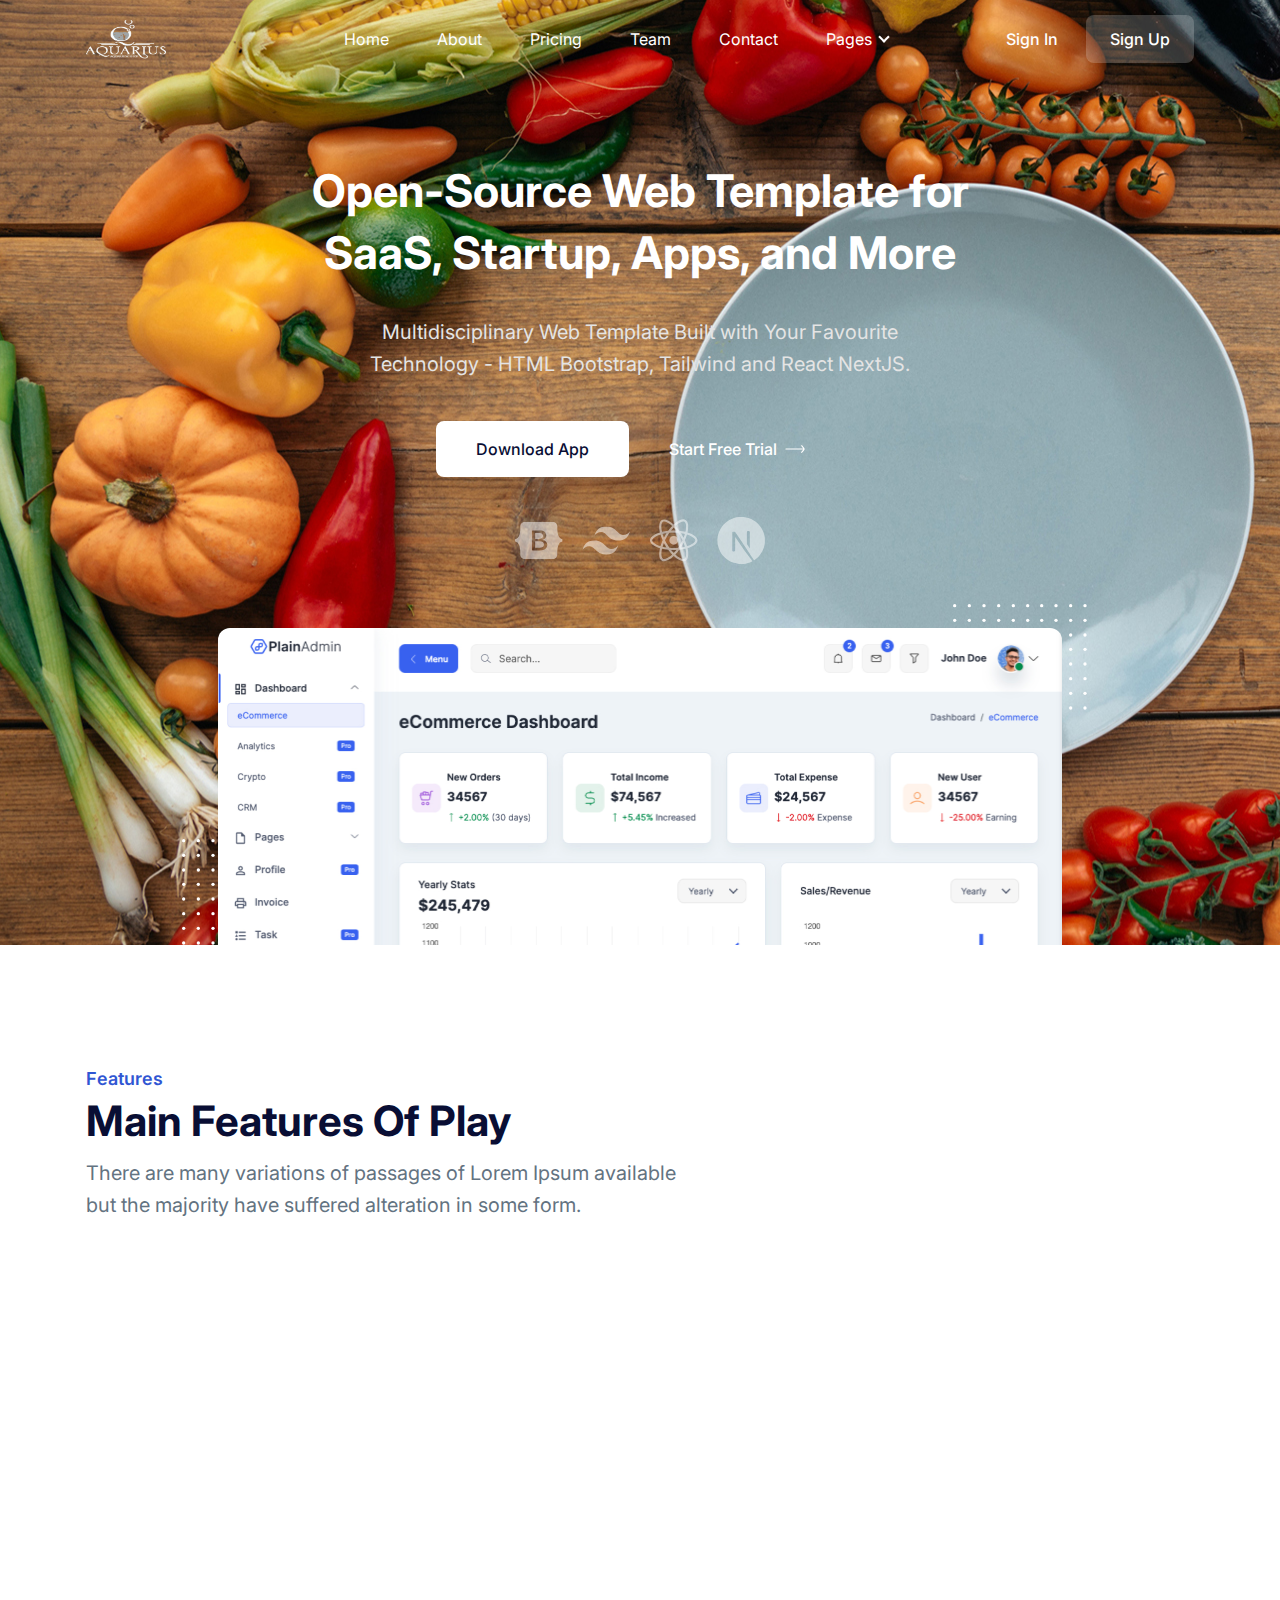
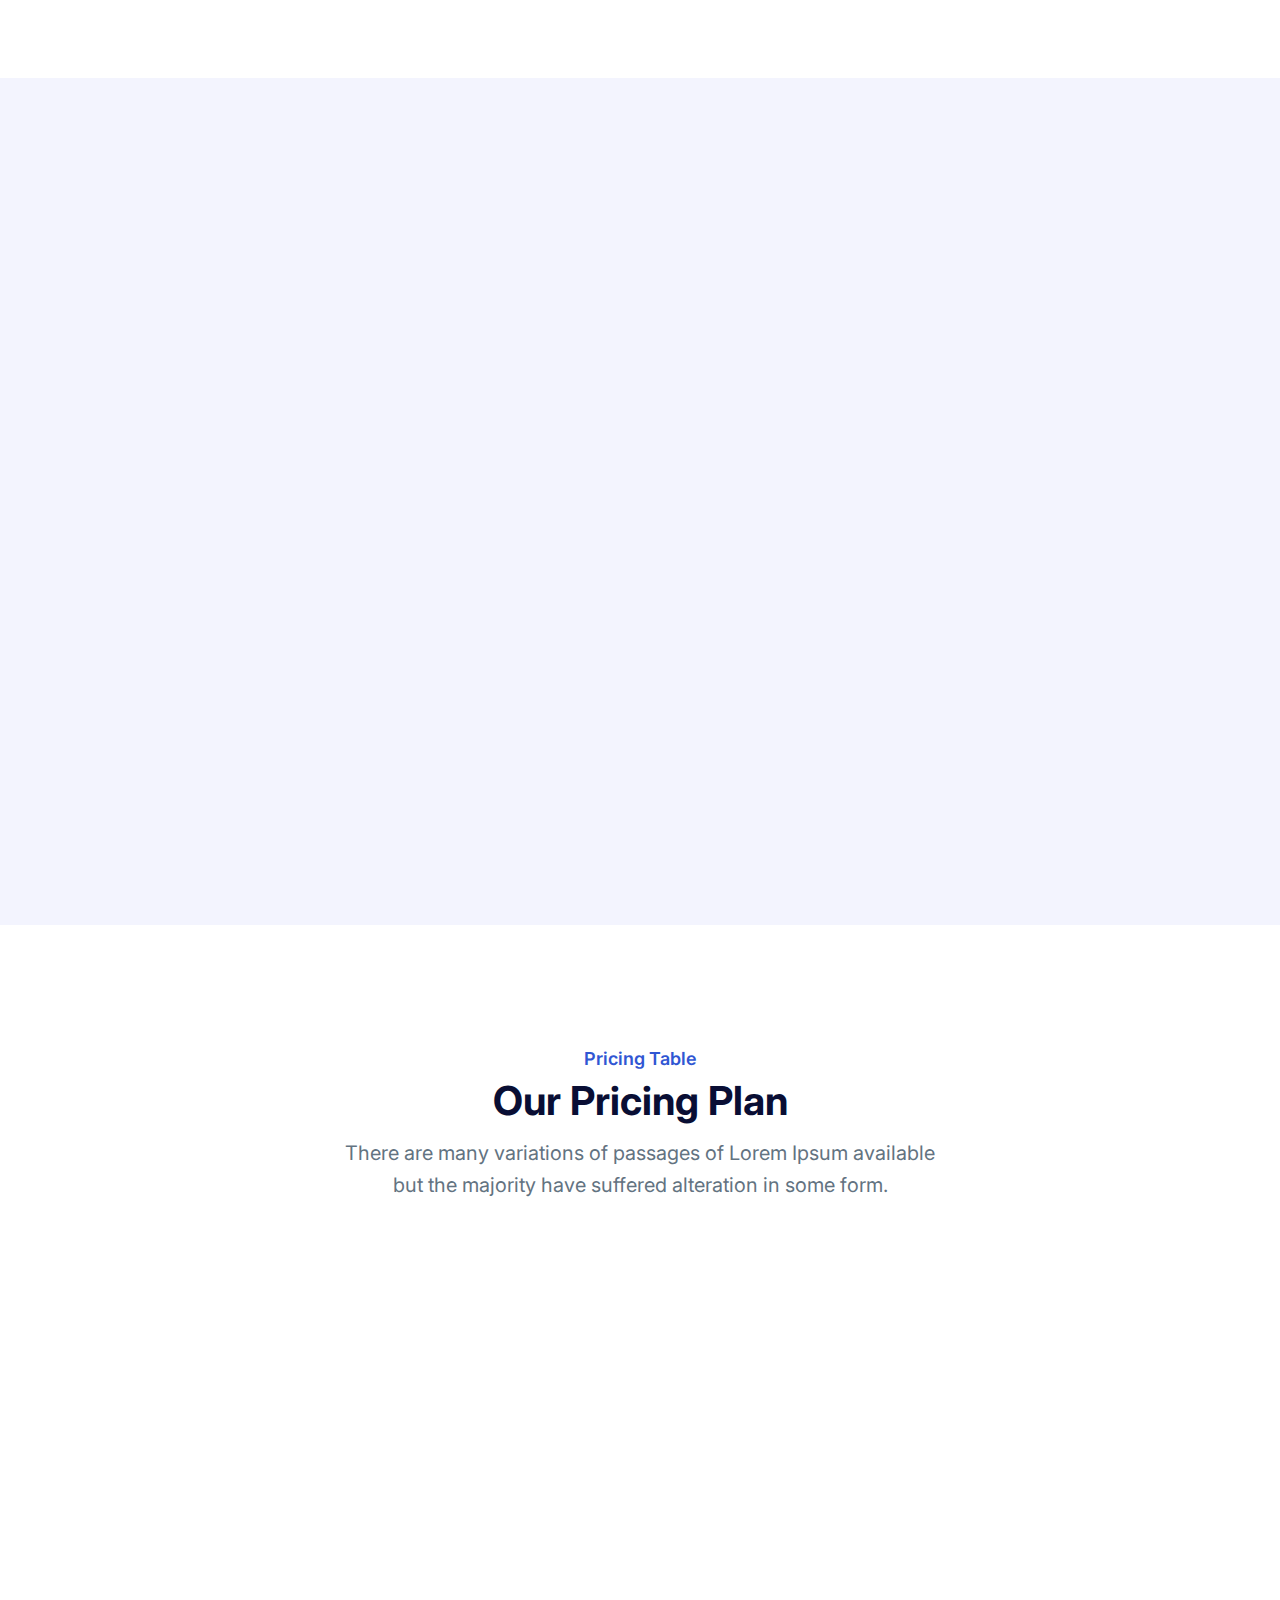
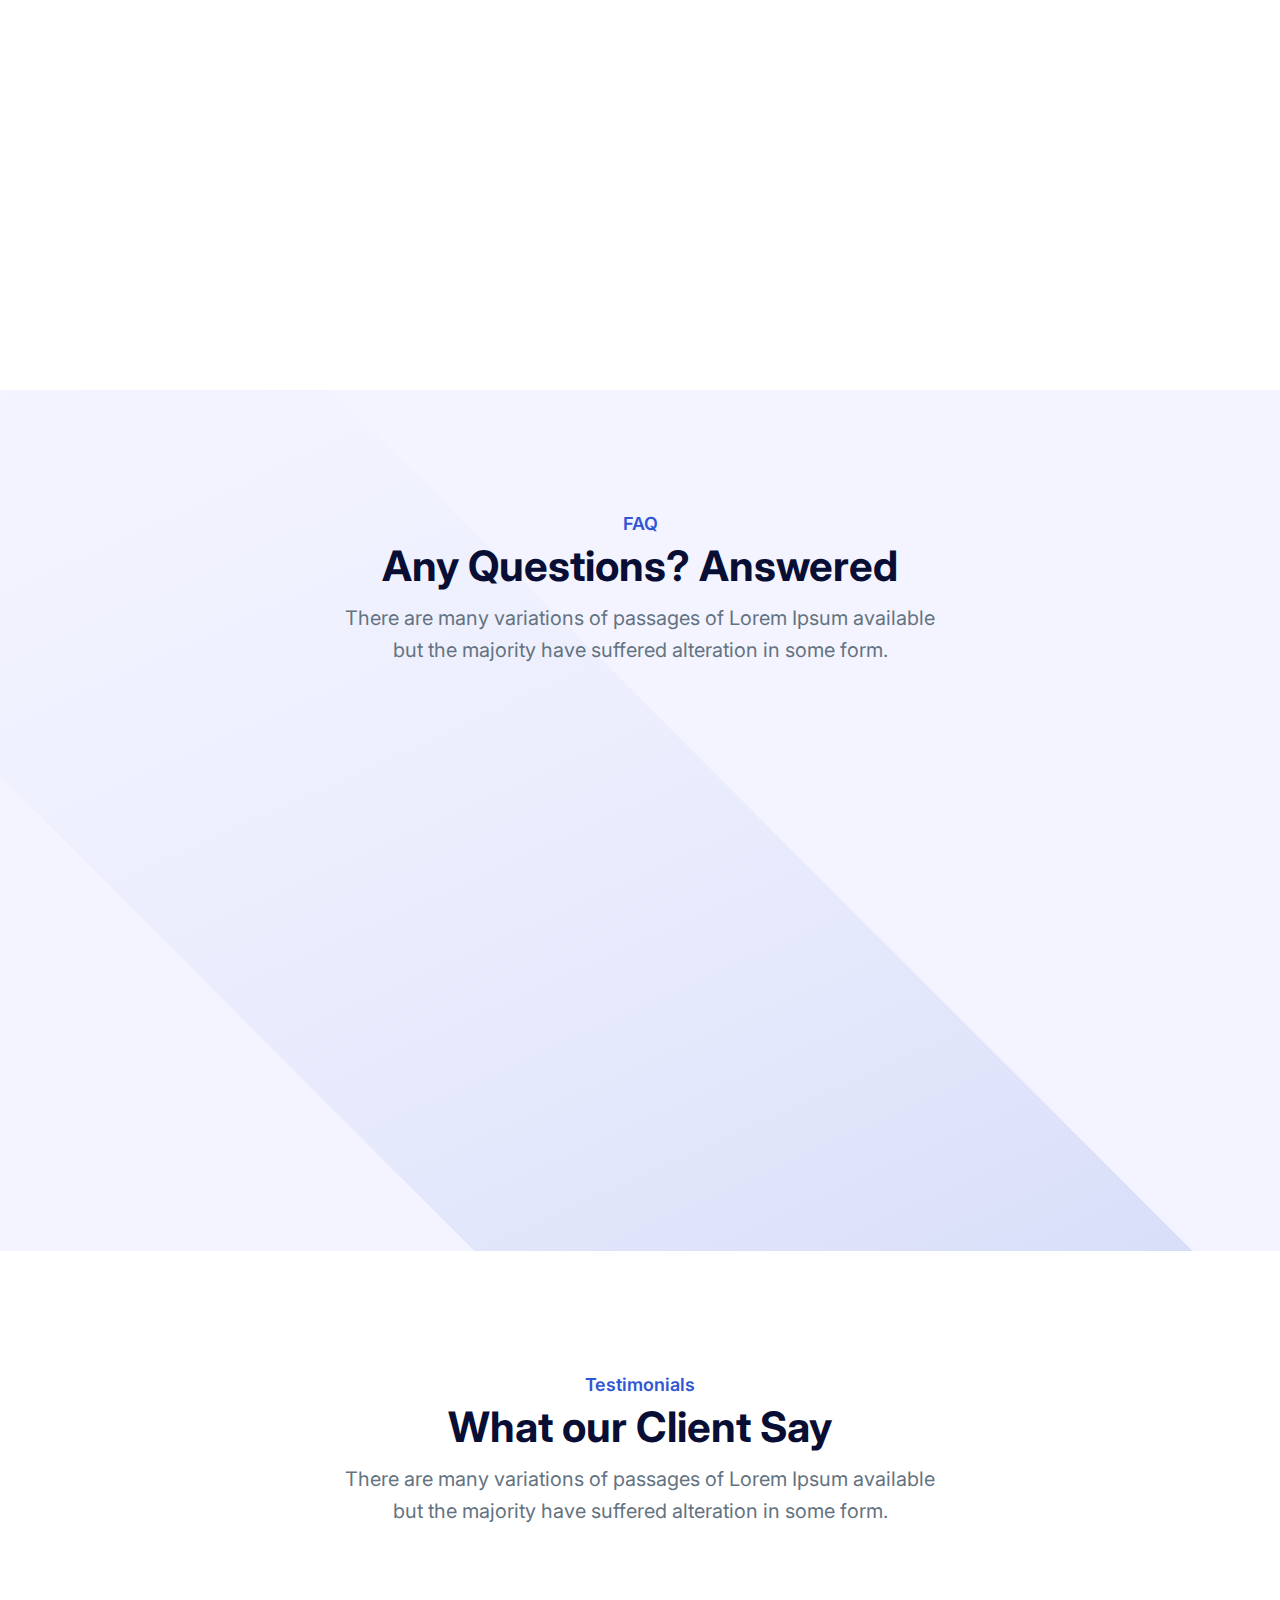
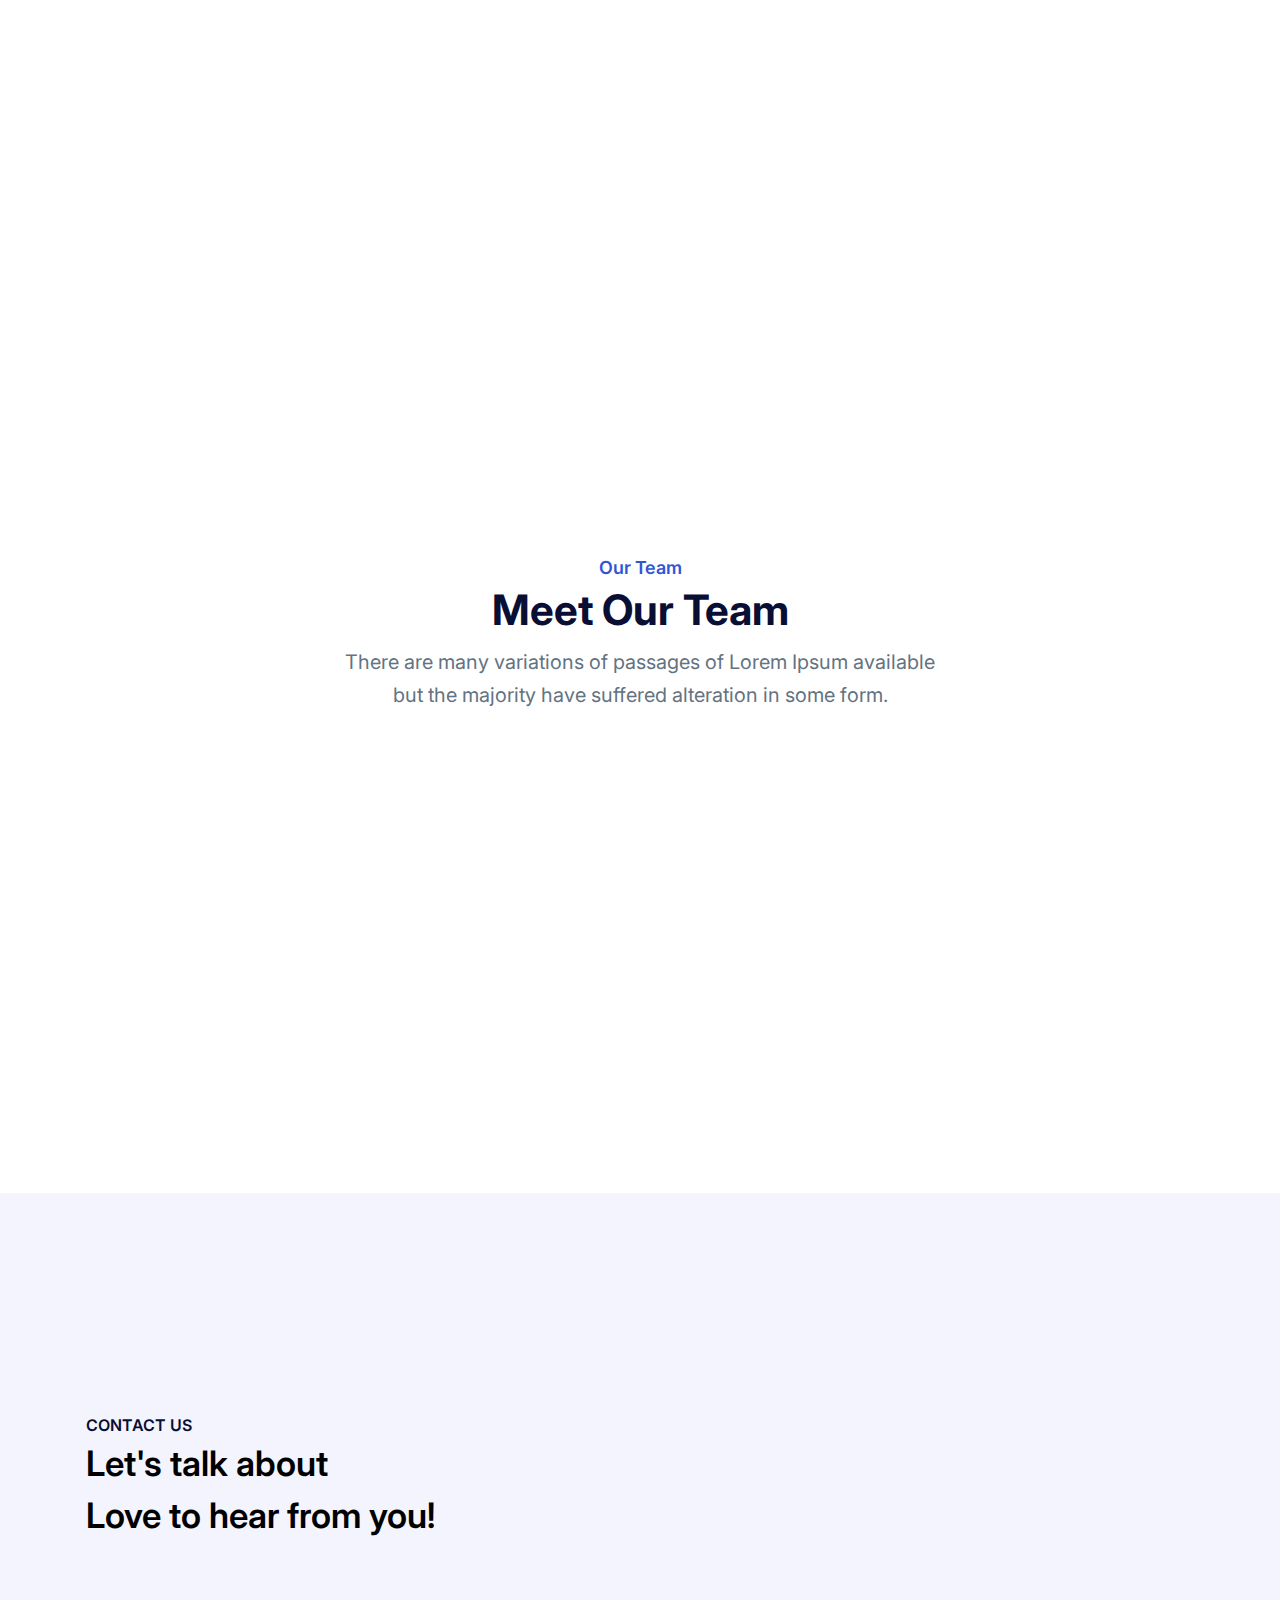
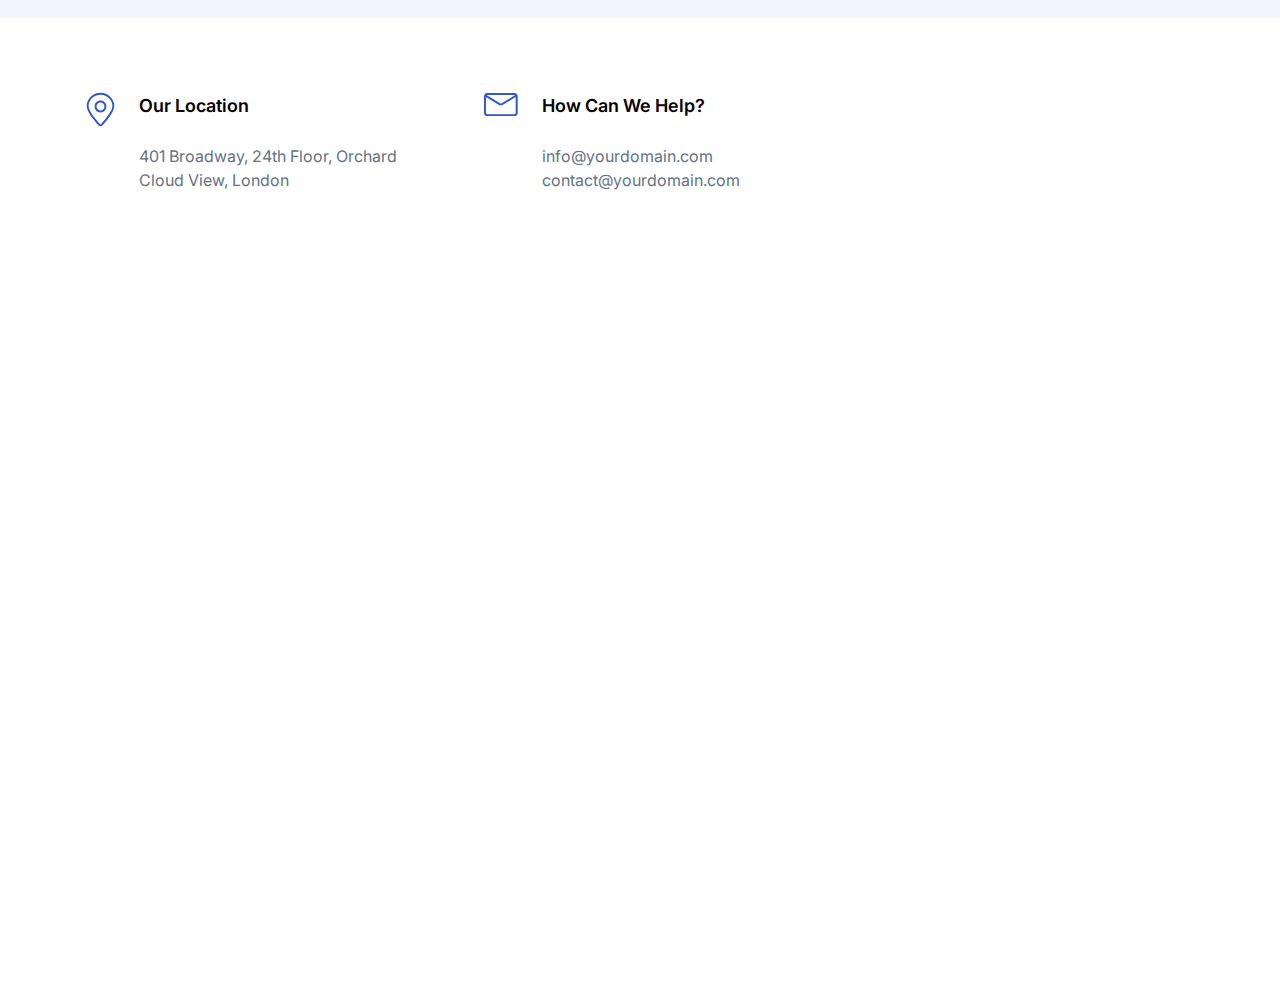
==== commit 1d5d22ec: "LOGo Updates" ====
--- a/index.html
+++ b/index.html
@@ -33,7 +33,7 @@
               <img
                 src="assets/images/logo/logo-white.svg"
                 alt="logo"
-                class="w-36 header-logo"
+                class="w-20 header-logo"
               />
             </a>
           </div>
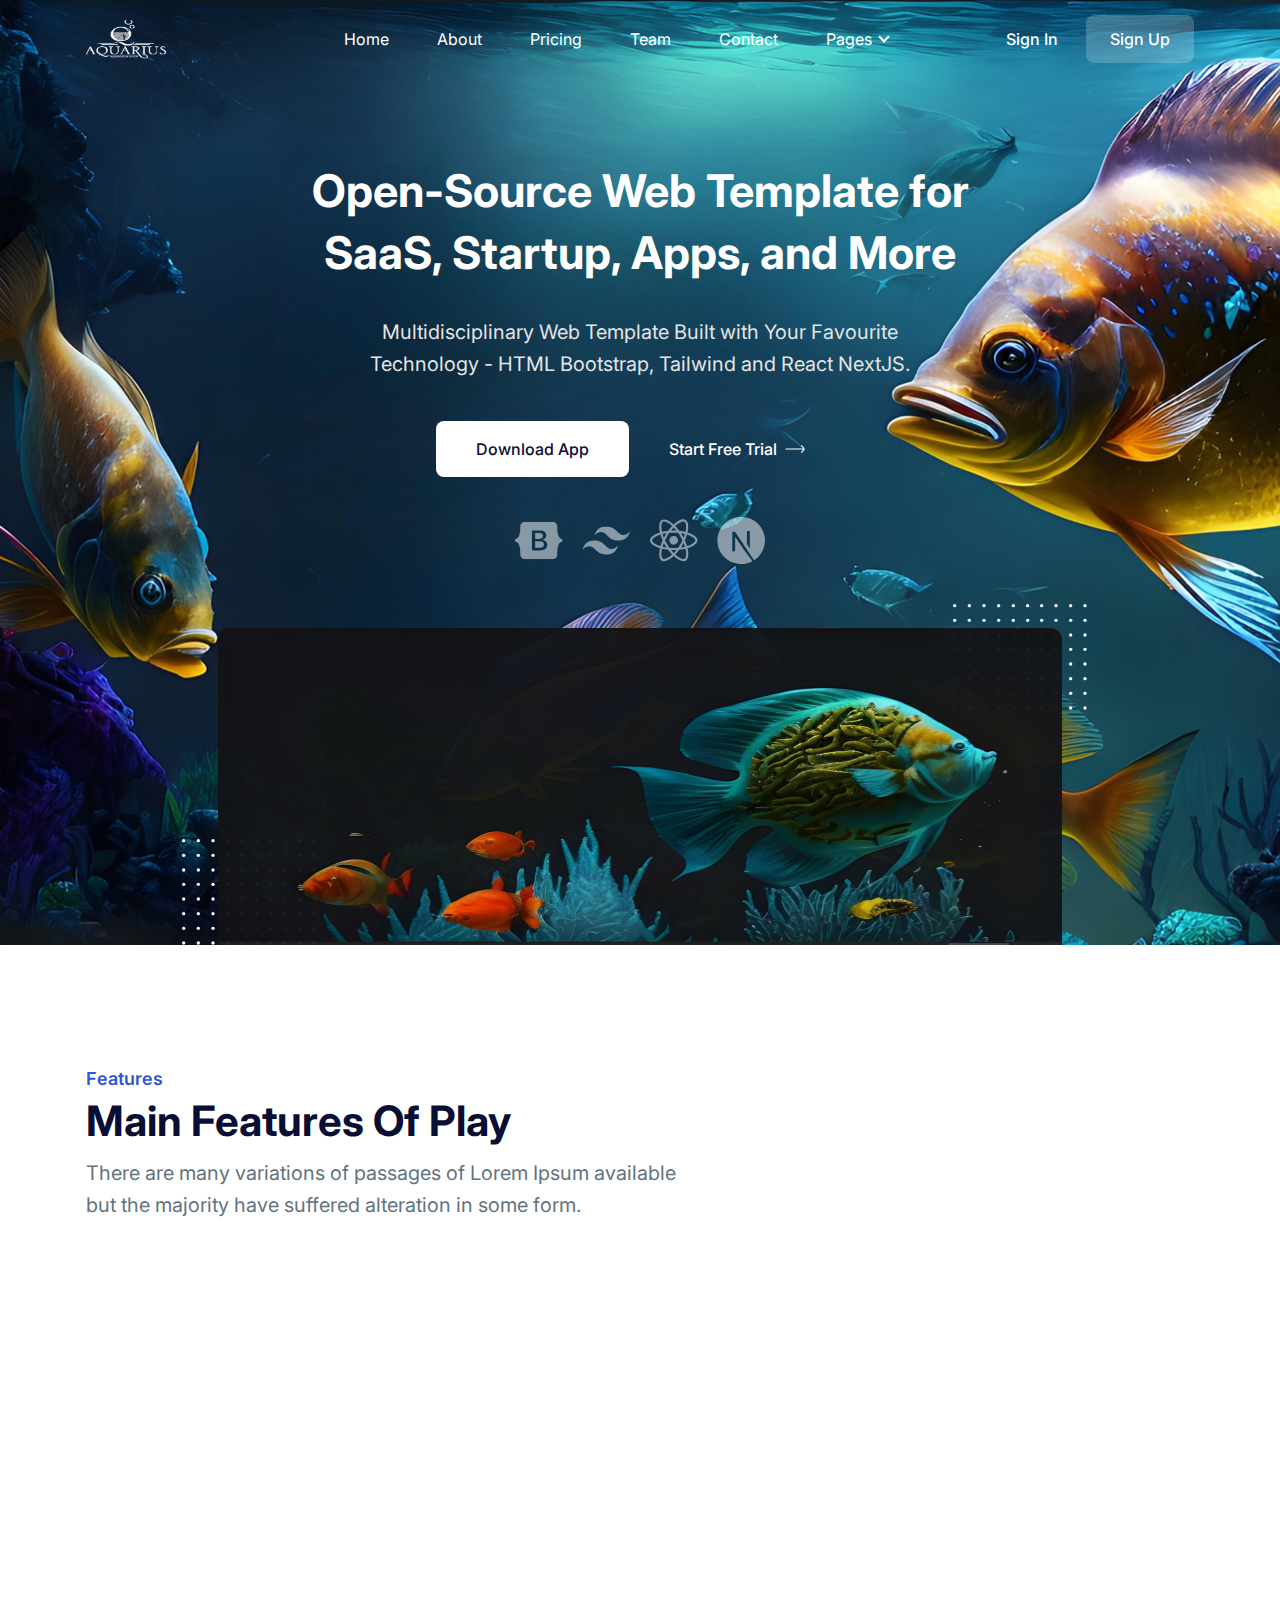
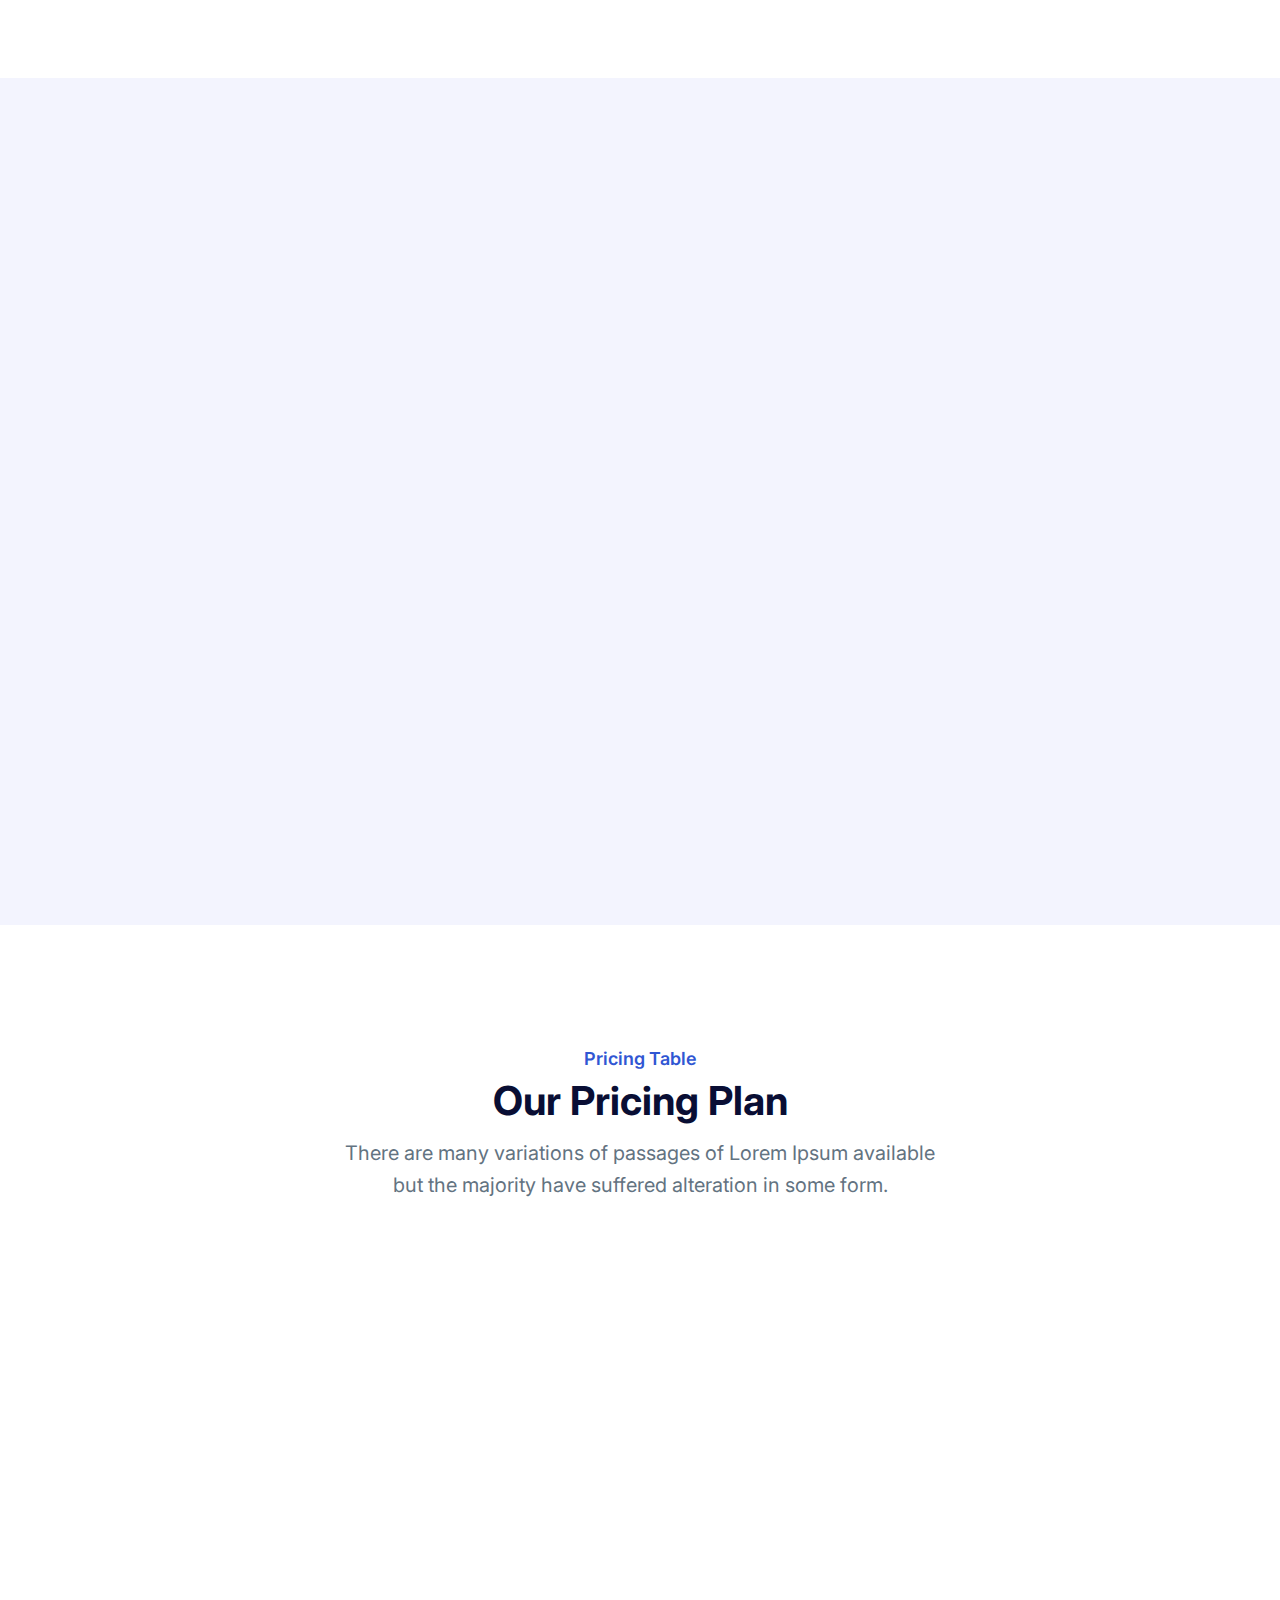
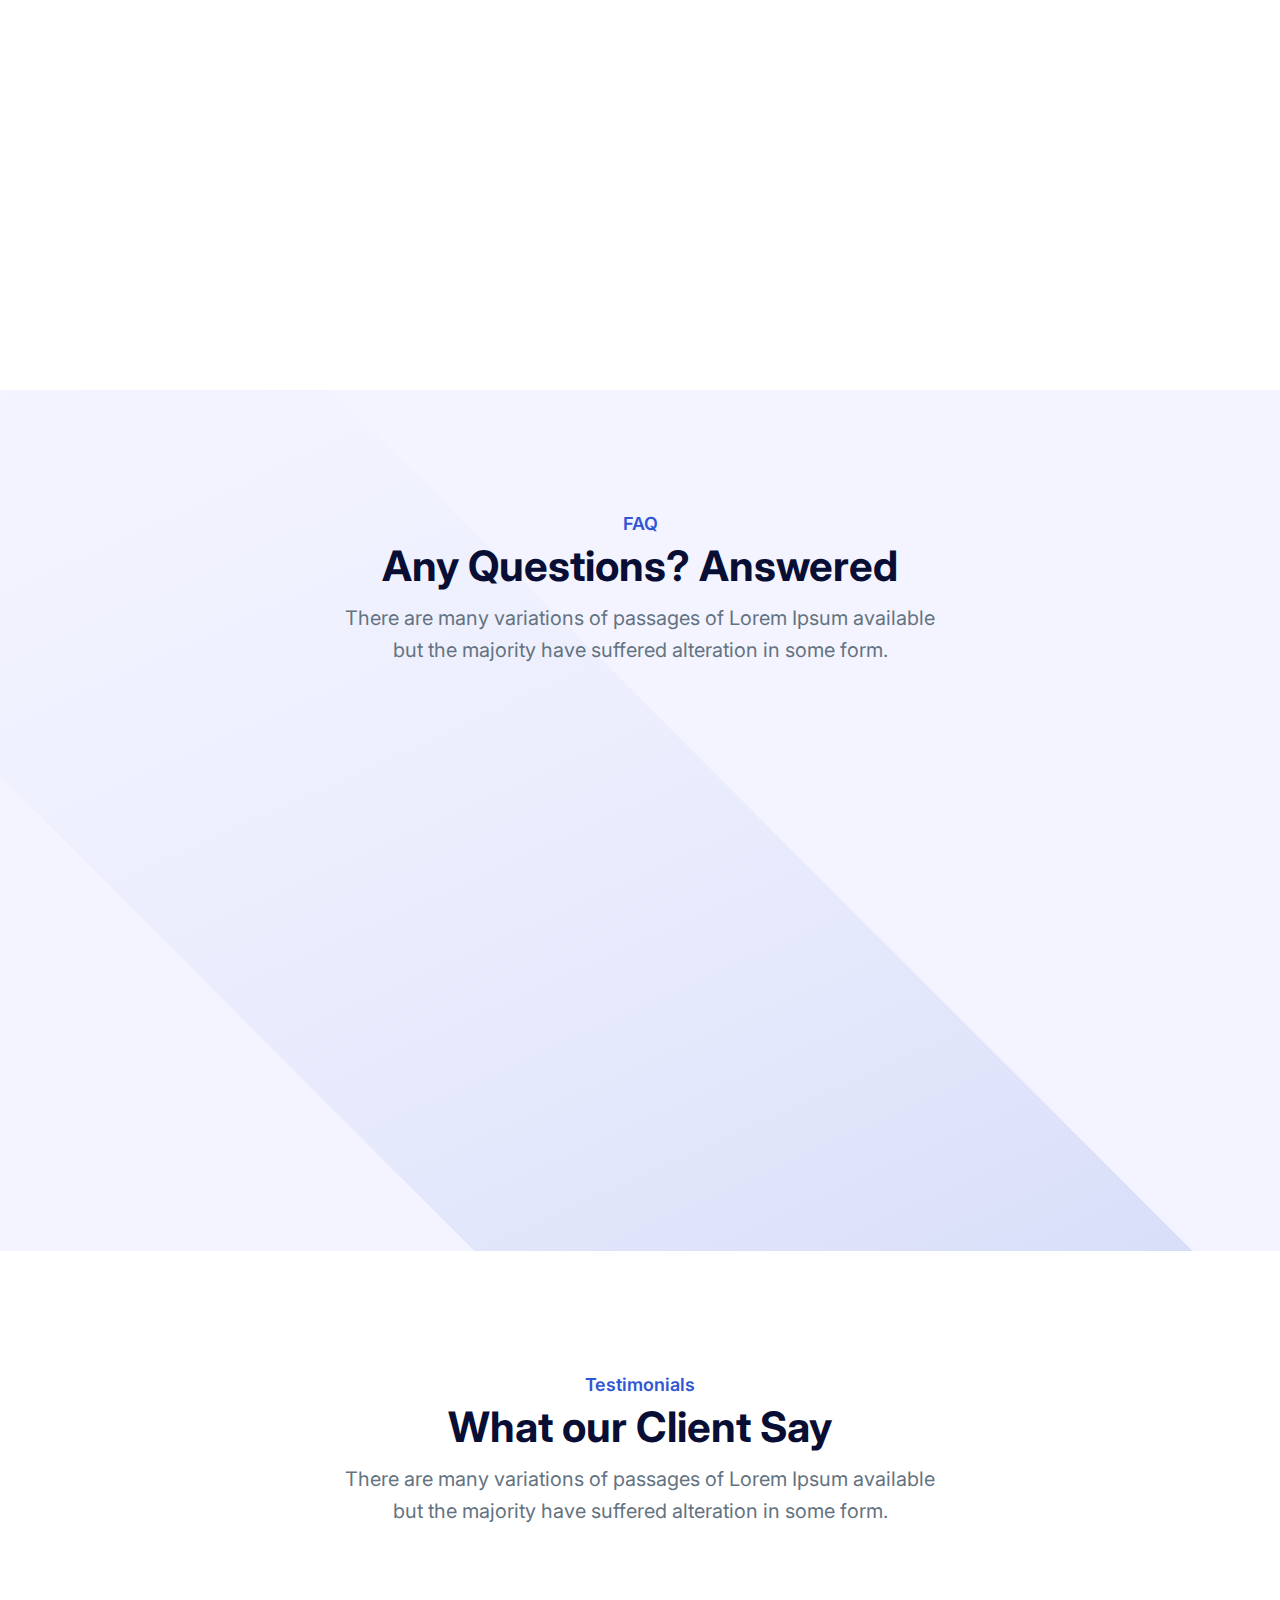
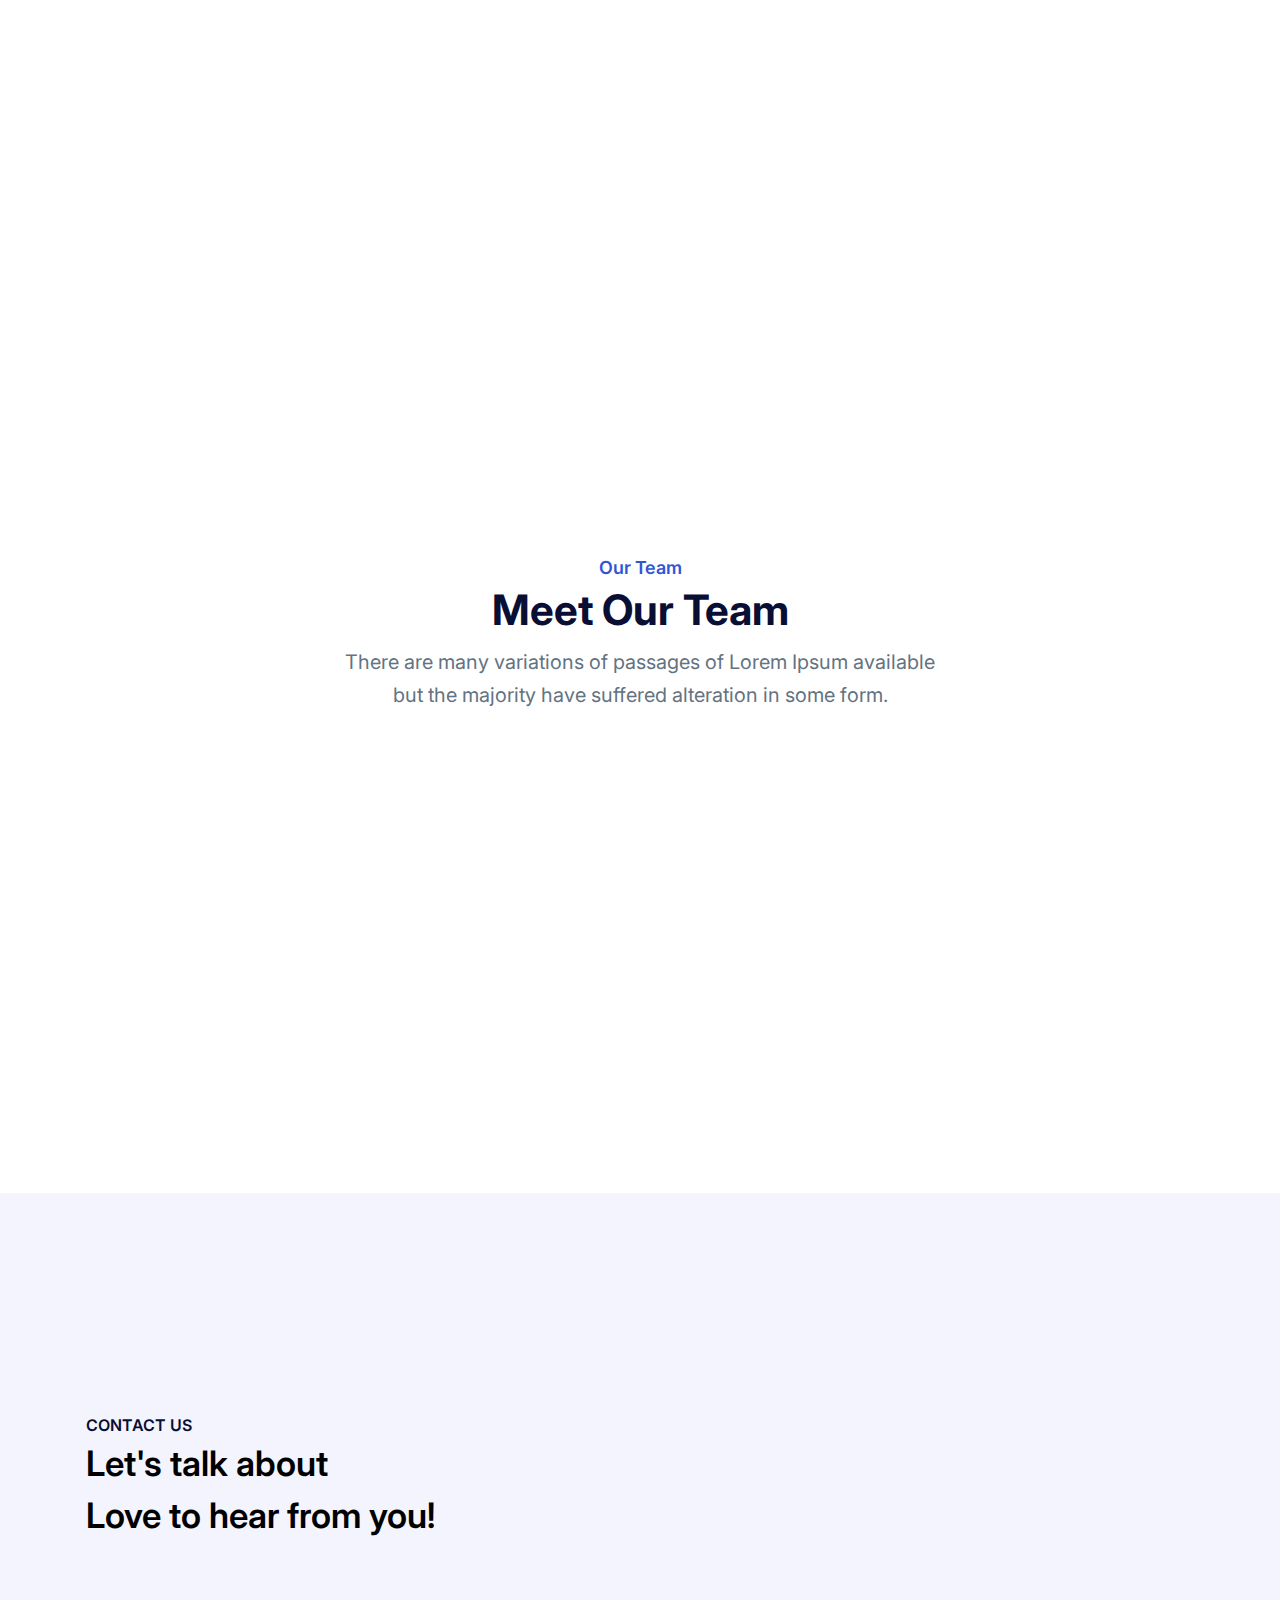
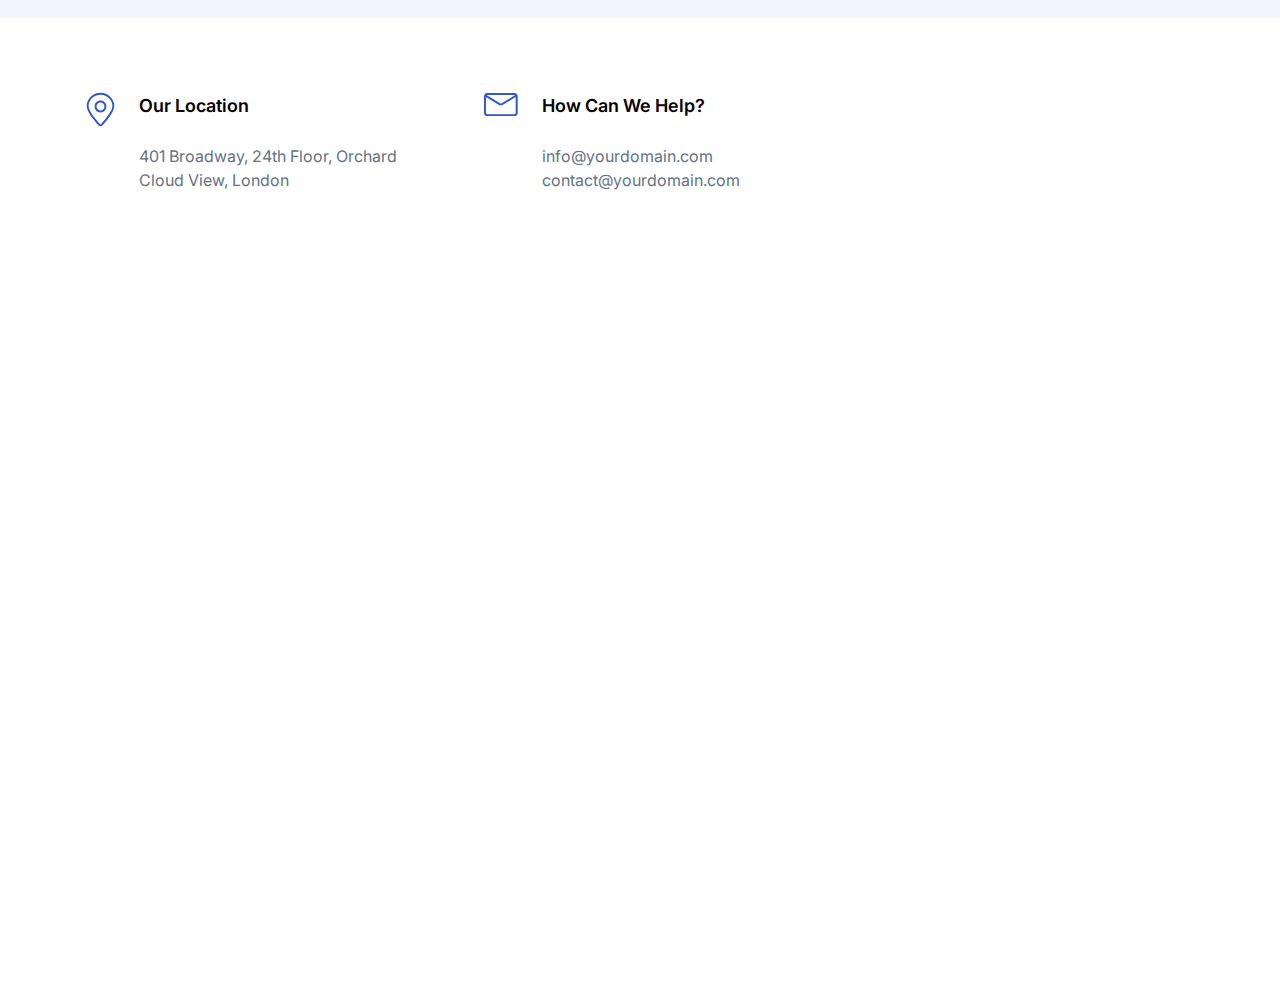
==== commit a1eecf16: "File Updates" ====
--- a/index.html
+++ b/index.html
@@ -253,7 +253,7 @@
             >
               <div class="mt-16">
                 <img
-                  src="assets/images/hero/hero-image.jpg"
+                  src="assets/images/hero/hero-image.png"
                   alt="hero"
                   class="mx-auto max-w-full rounded-t-xl rounded-tr-xl"
                 />
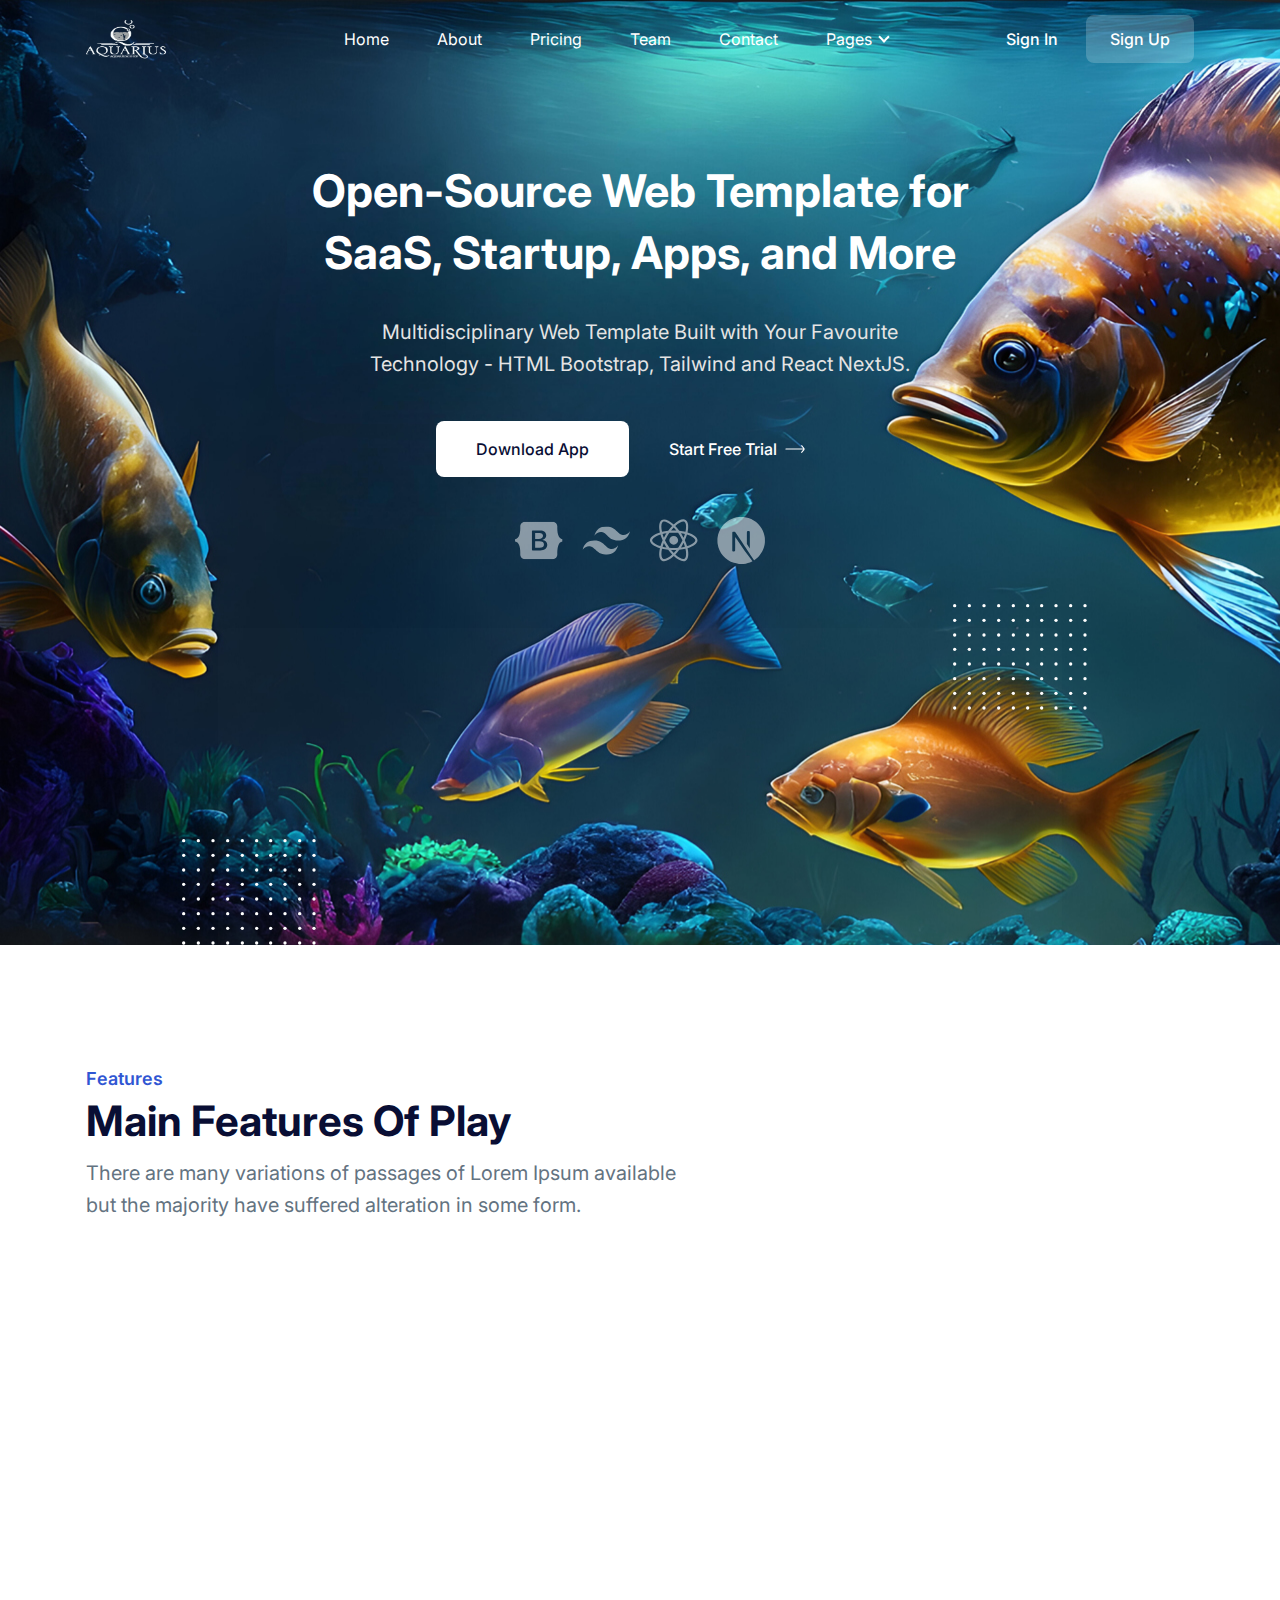
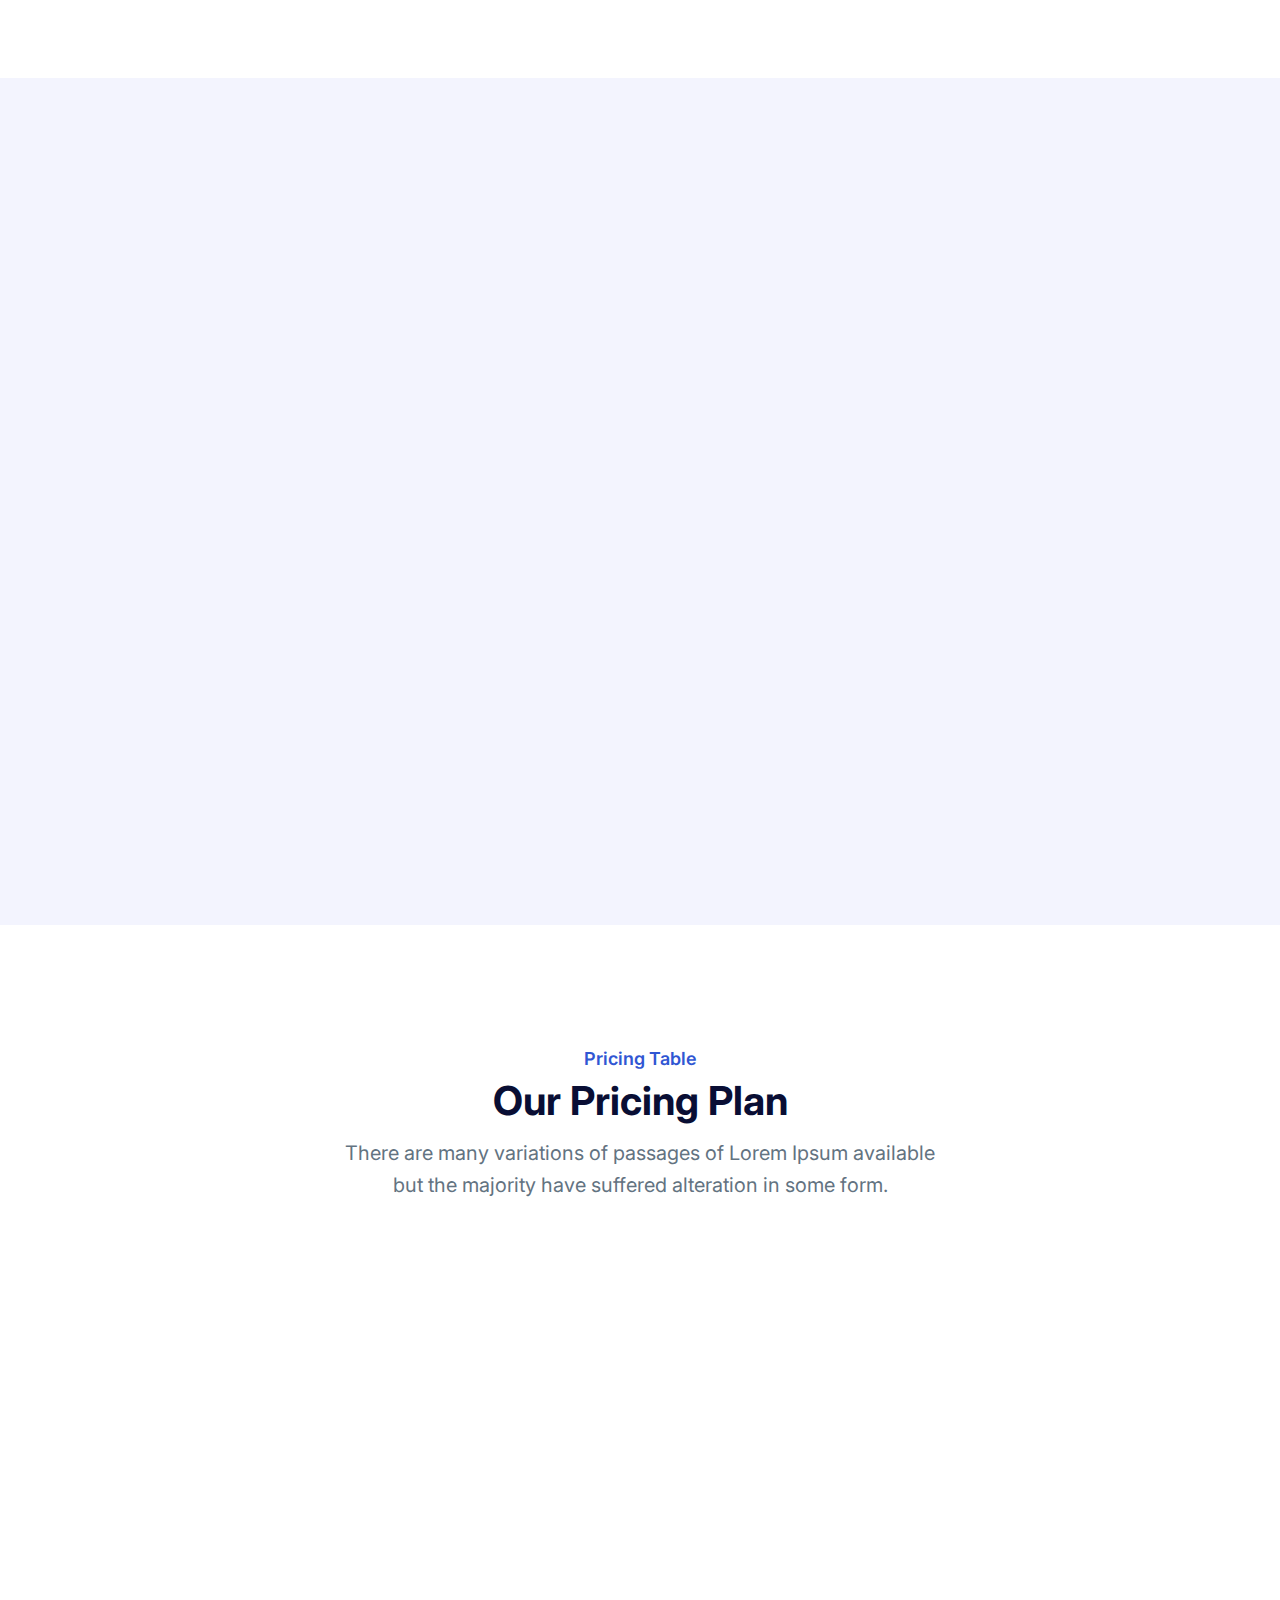
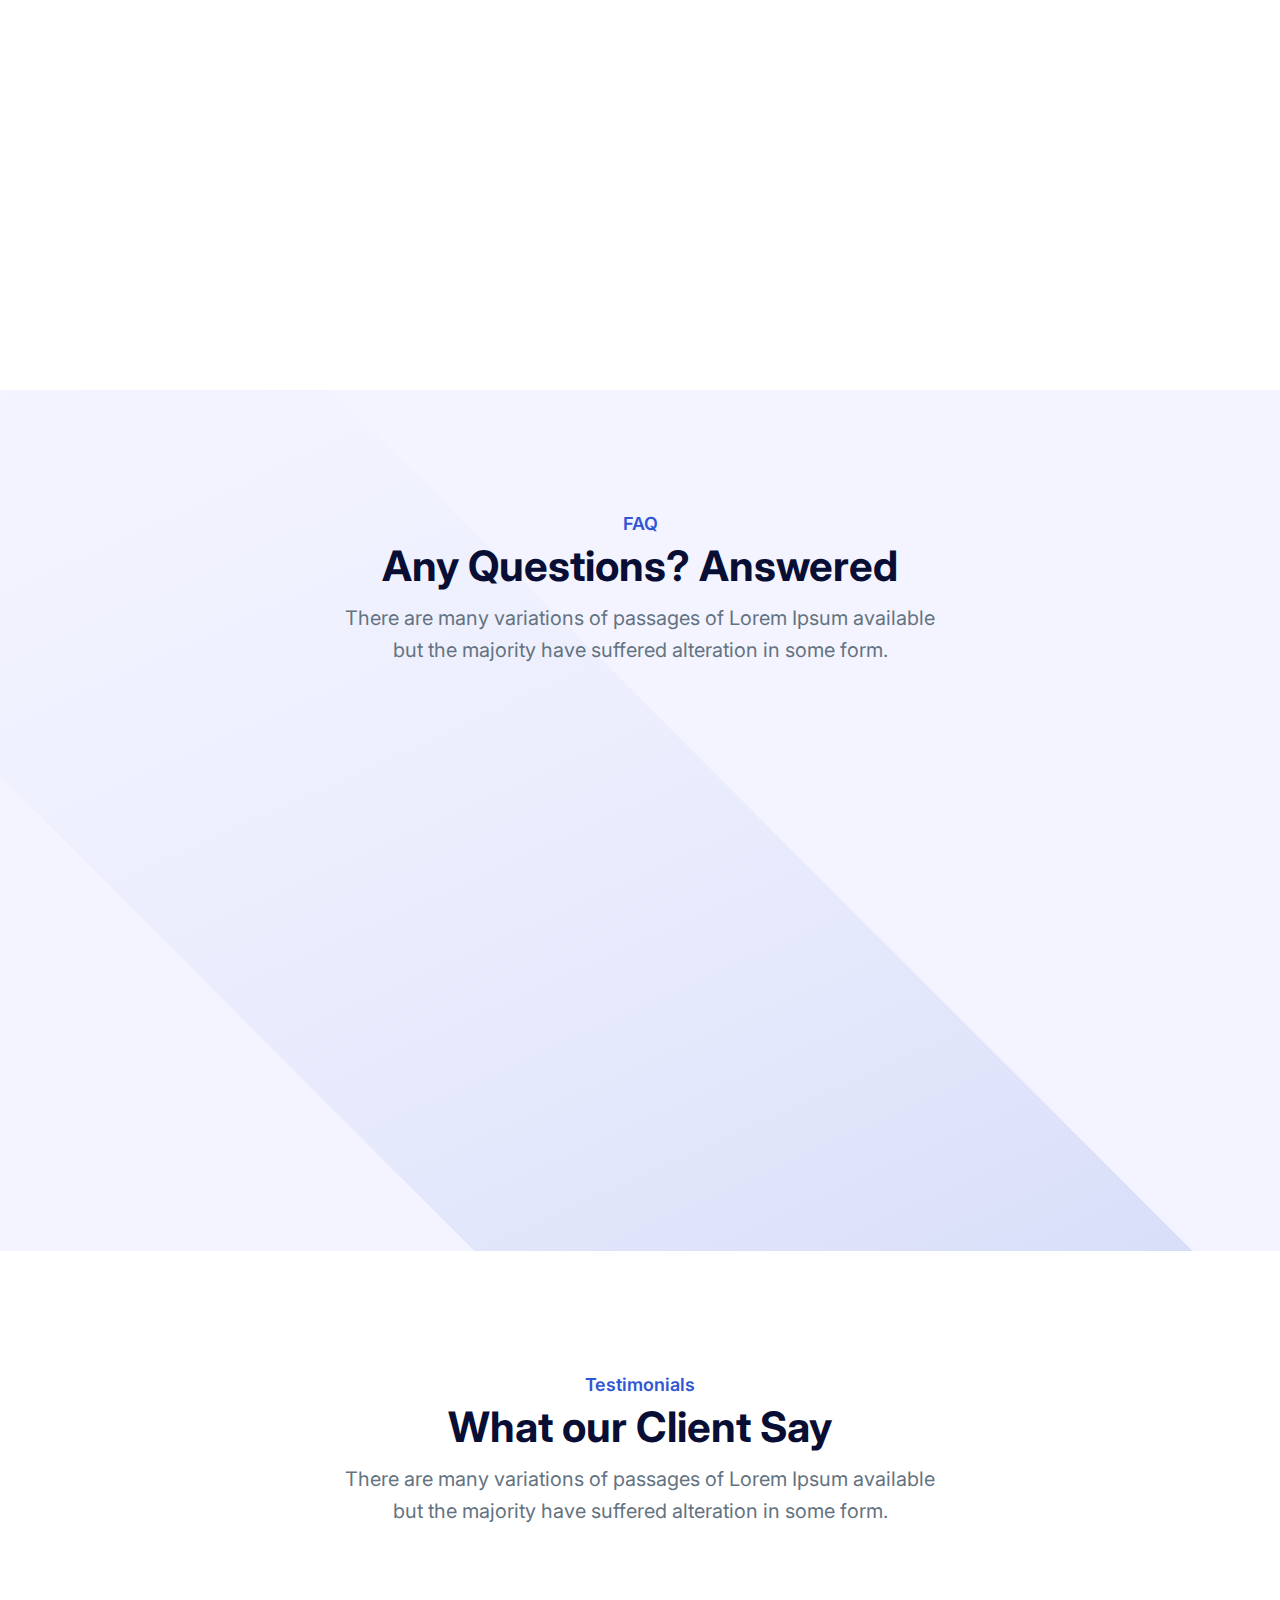
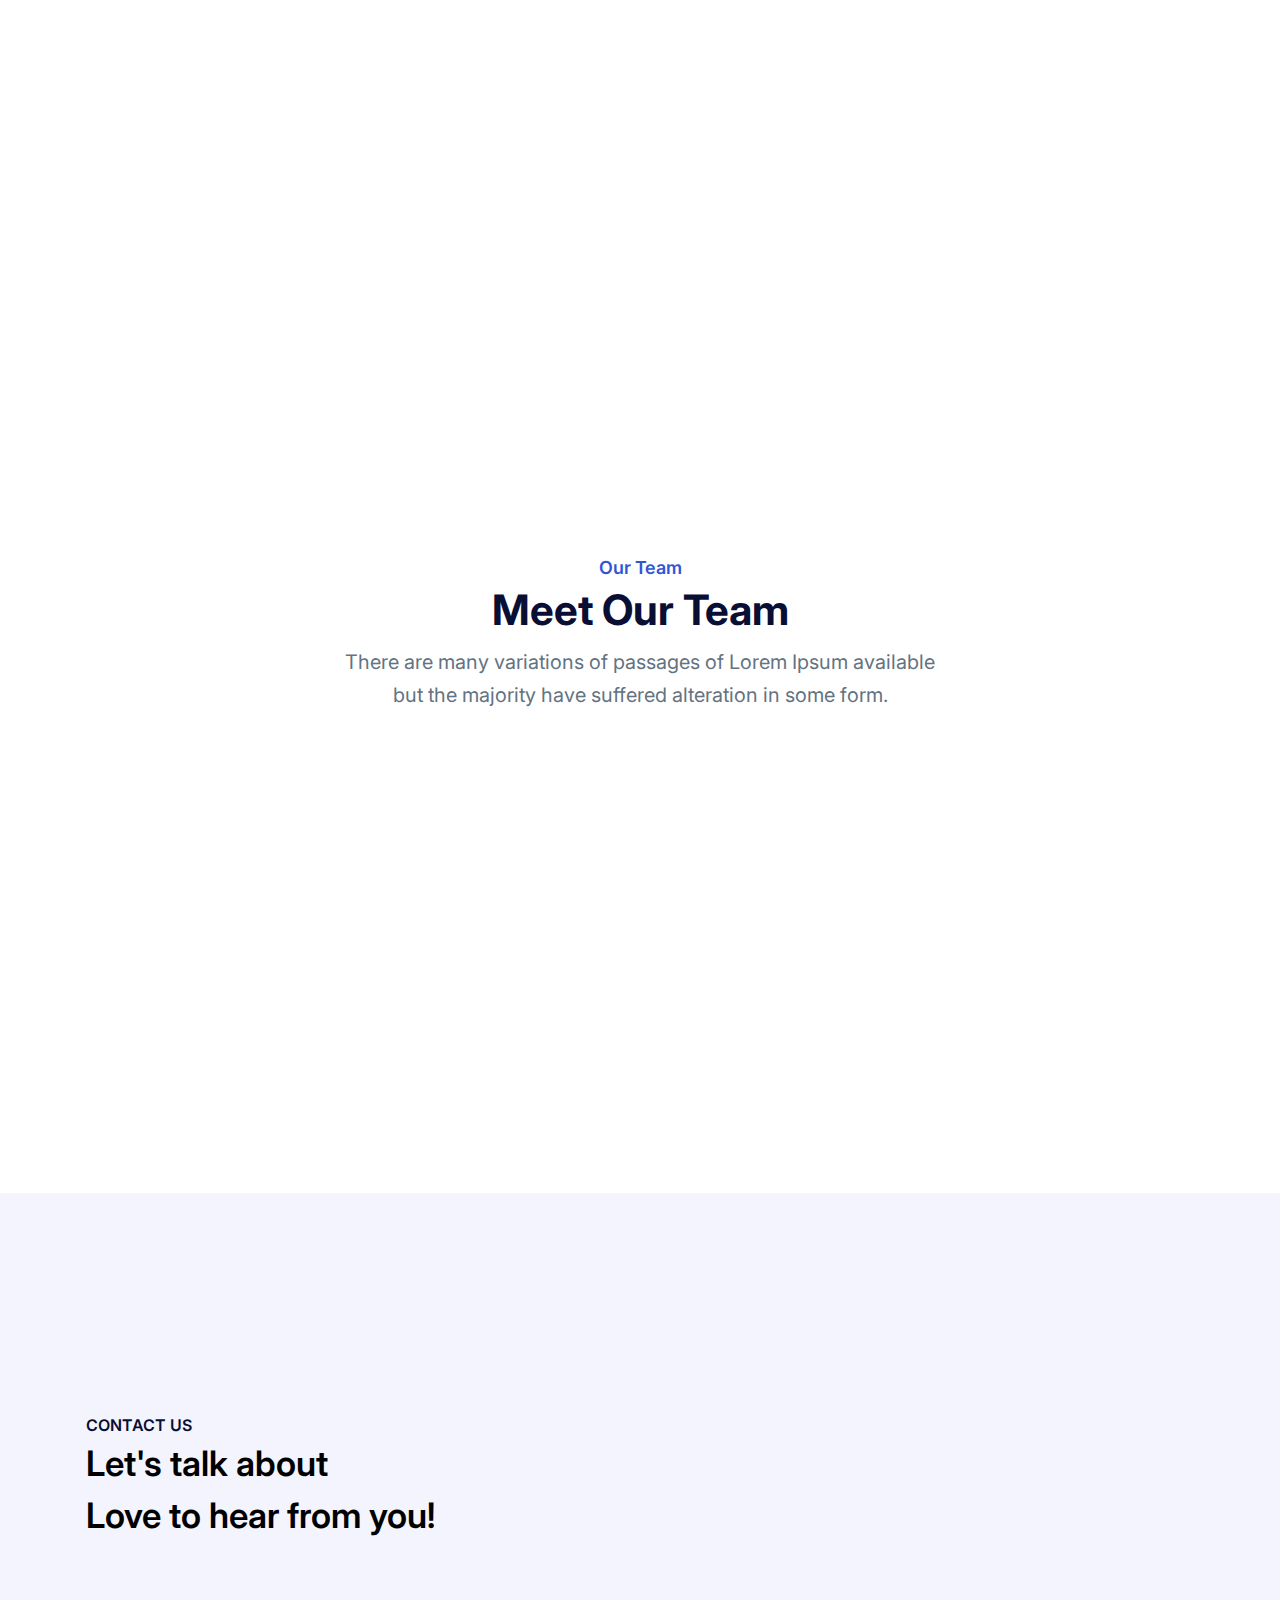
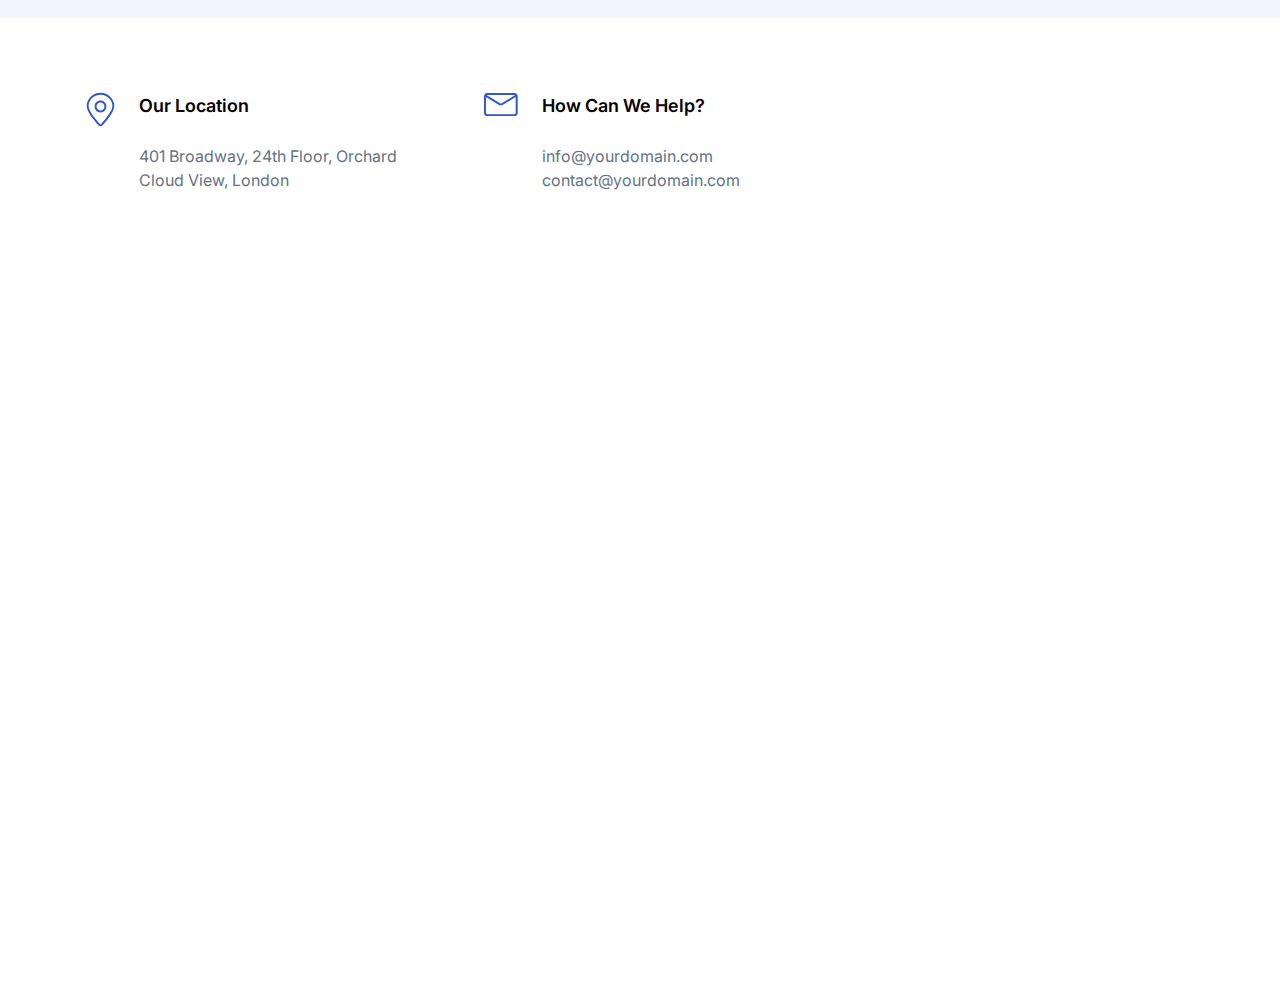
==== commit 5f8c787e: "Update" ====
--- a/index.html
+++ b/index.html
@@ -253,7 +253,7 @@
             >
               <div class="mt-16">
                 <img
-                  src="assets/images/hero/hero-image.png"
+                  src="assets/images/hero/hero-imagew.png"
                   alt="hero"
                   class="mx-auto max-w-full rounded-t-xl rounded-tr-xl"
                 />
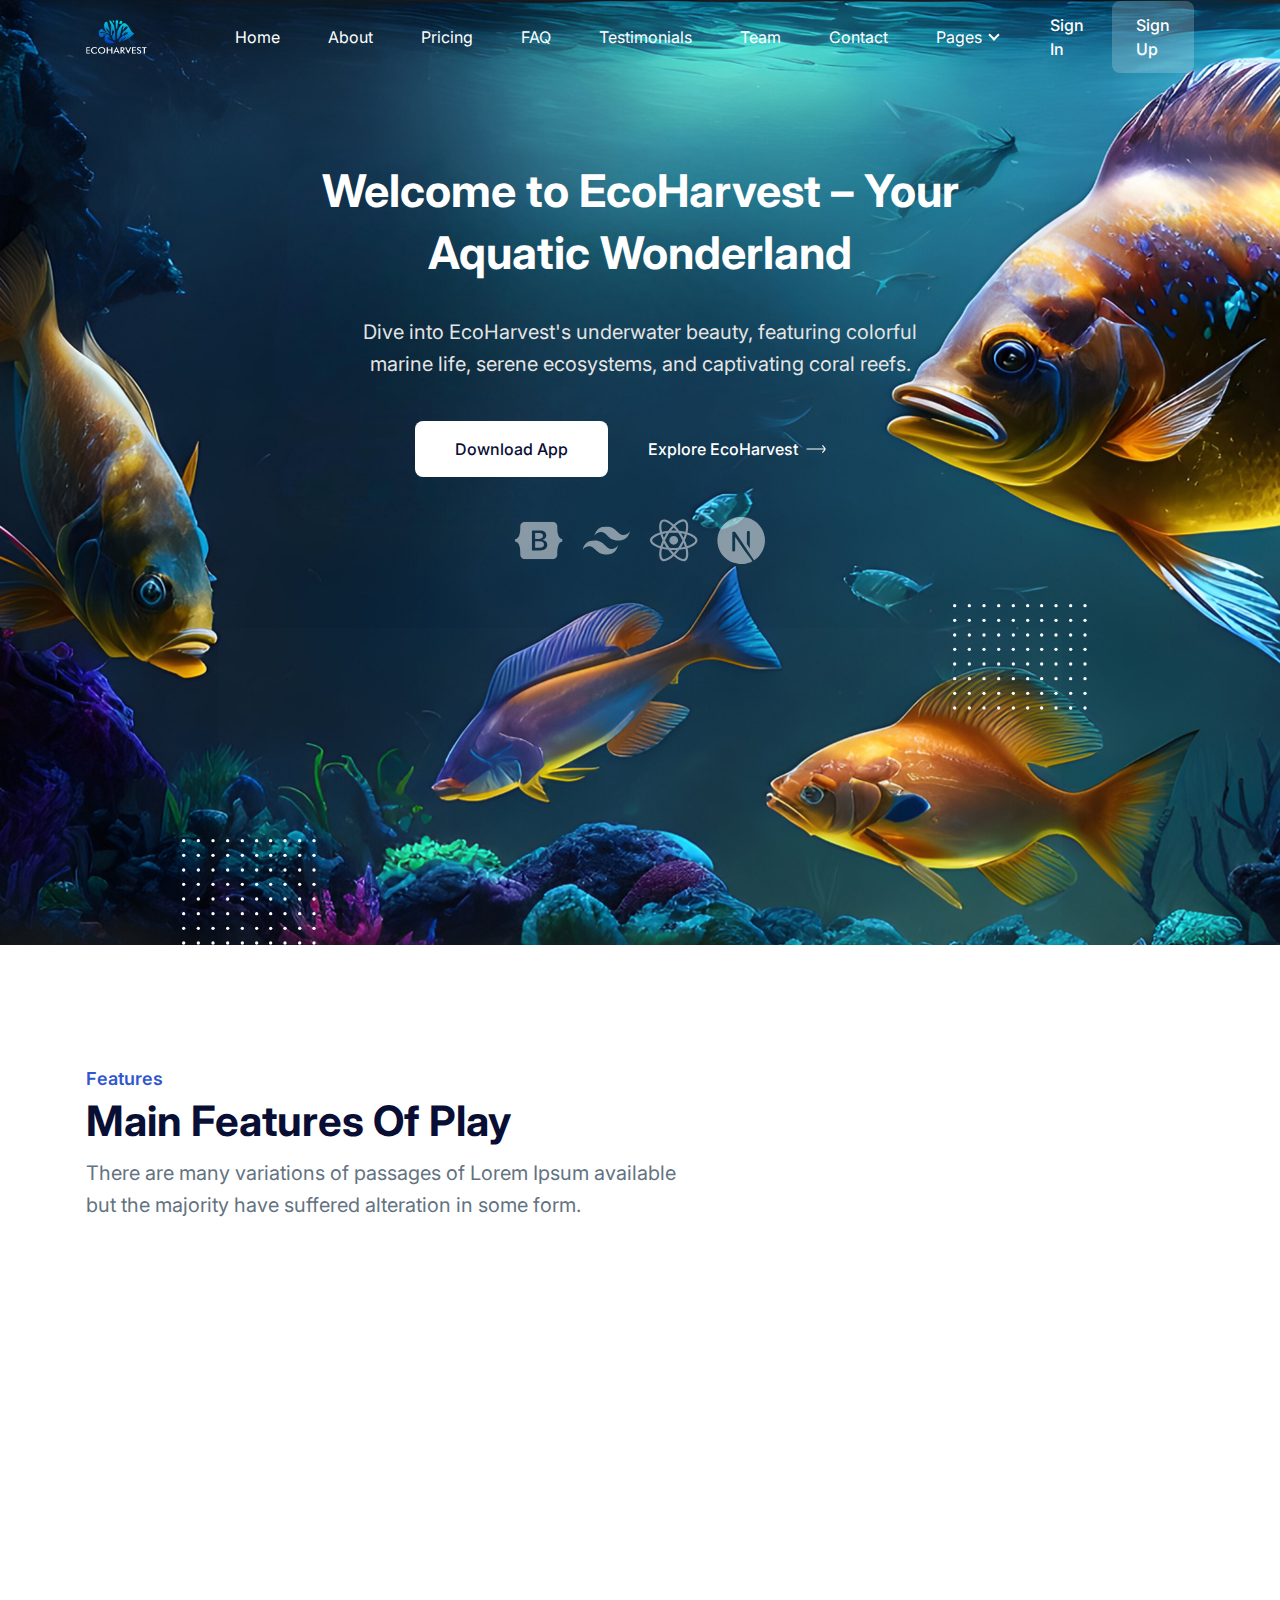
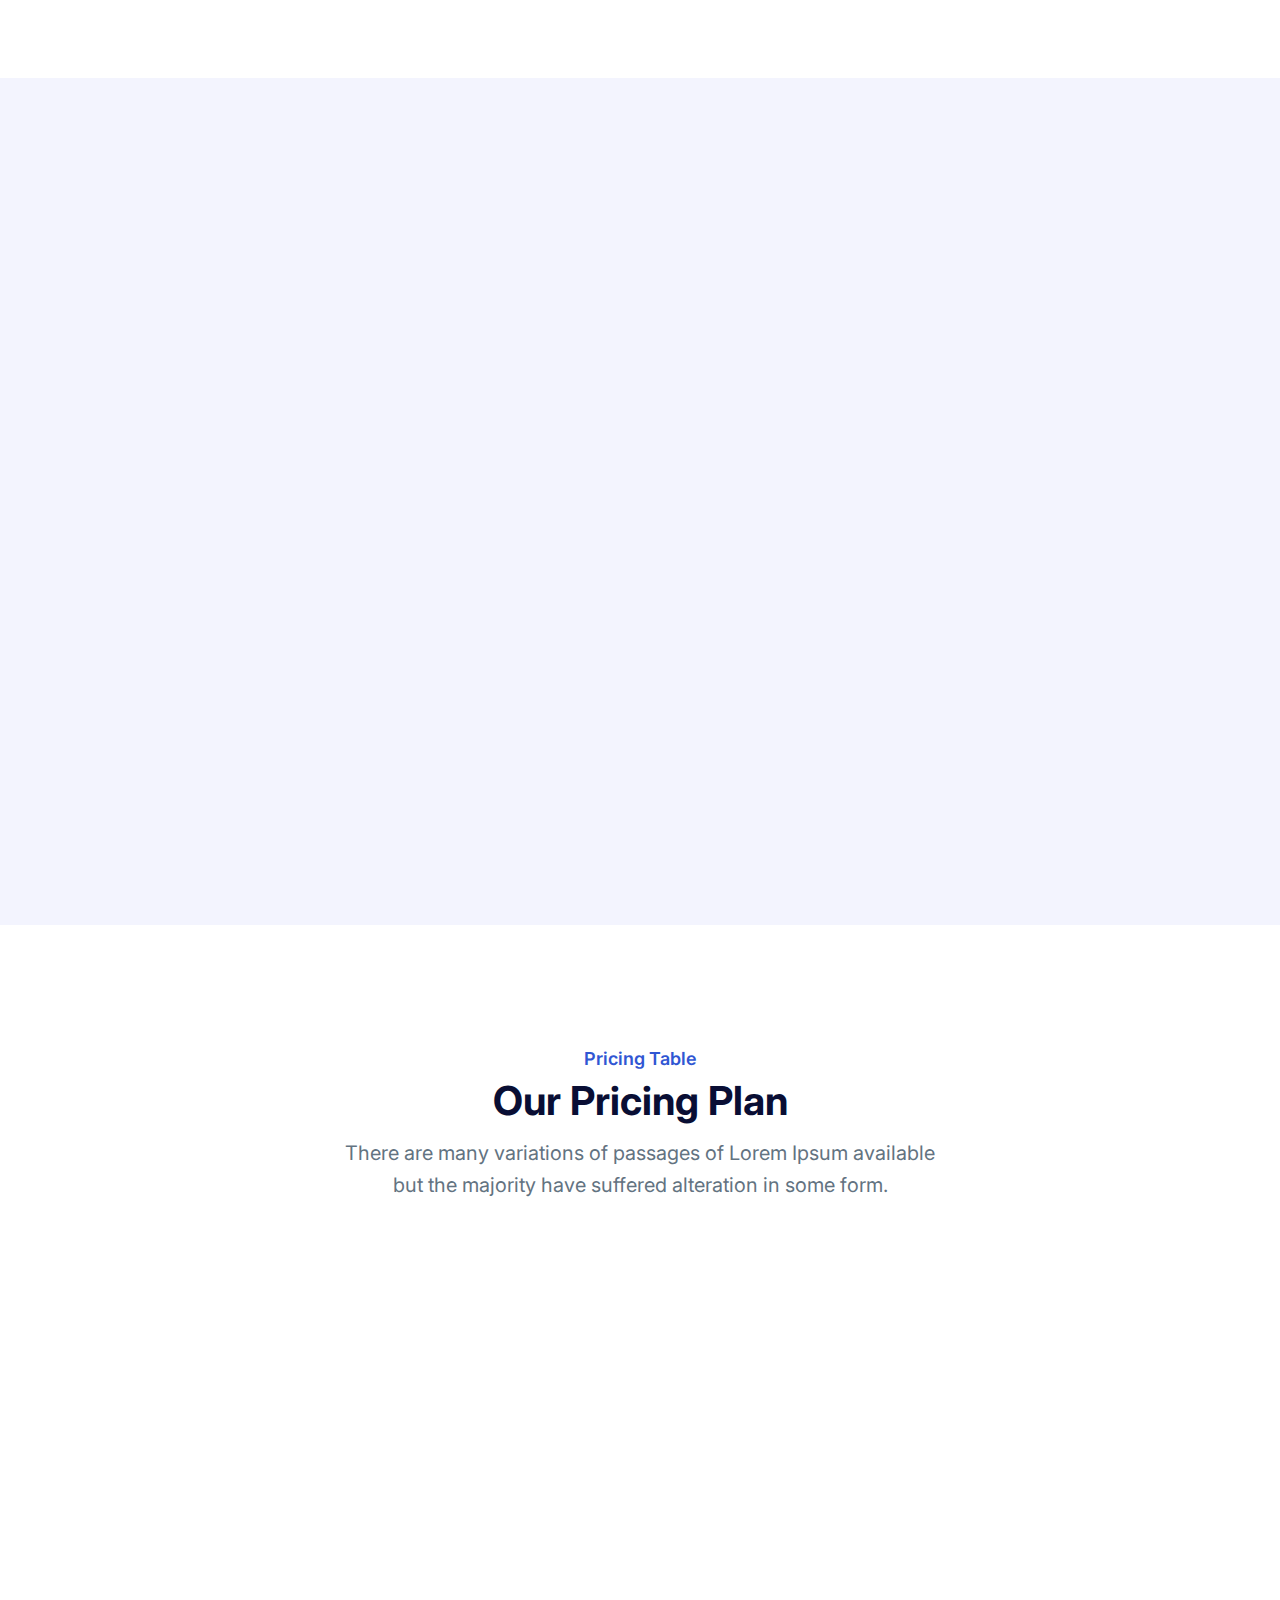
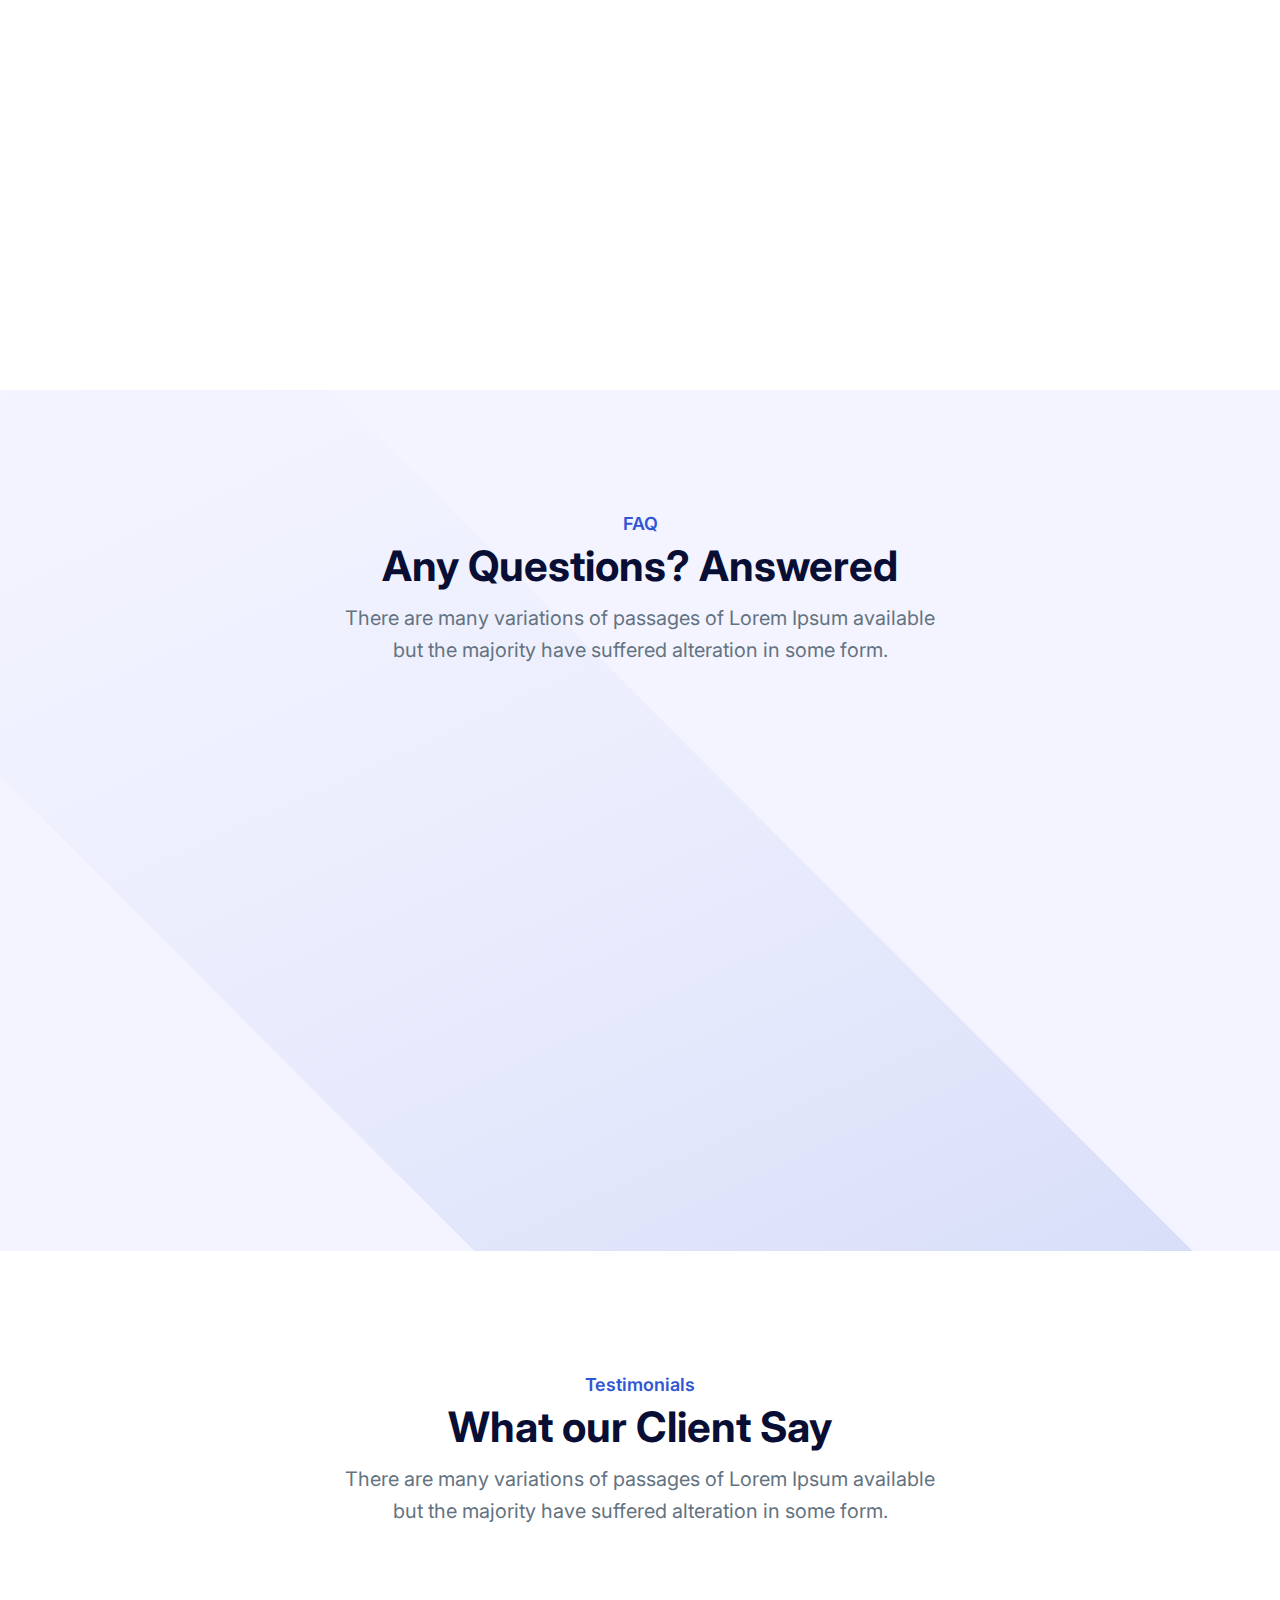
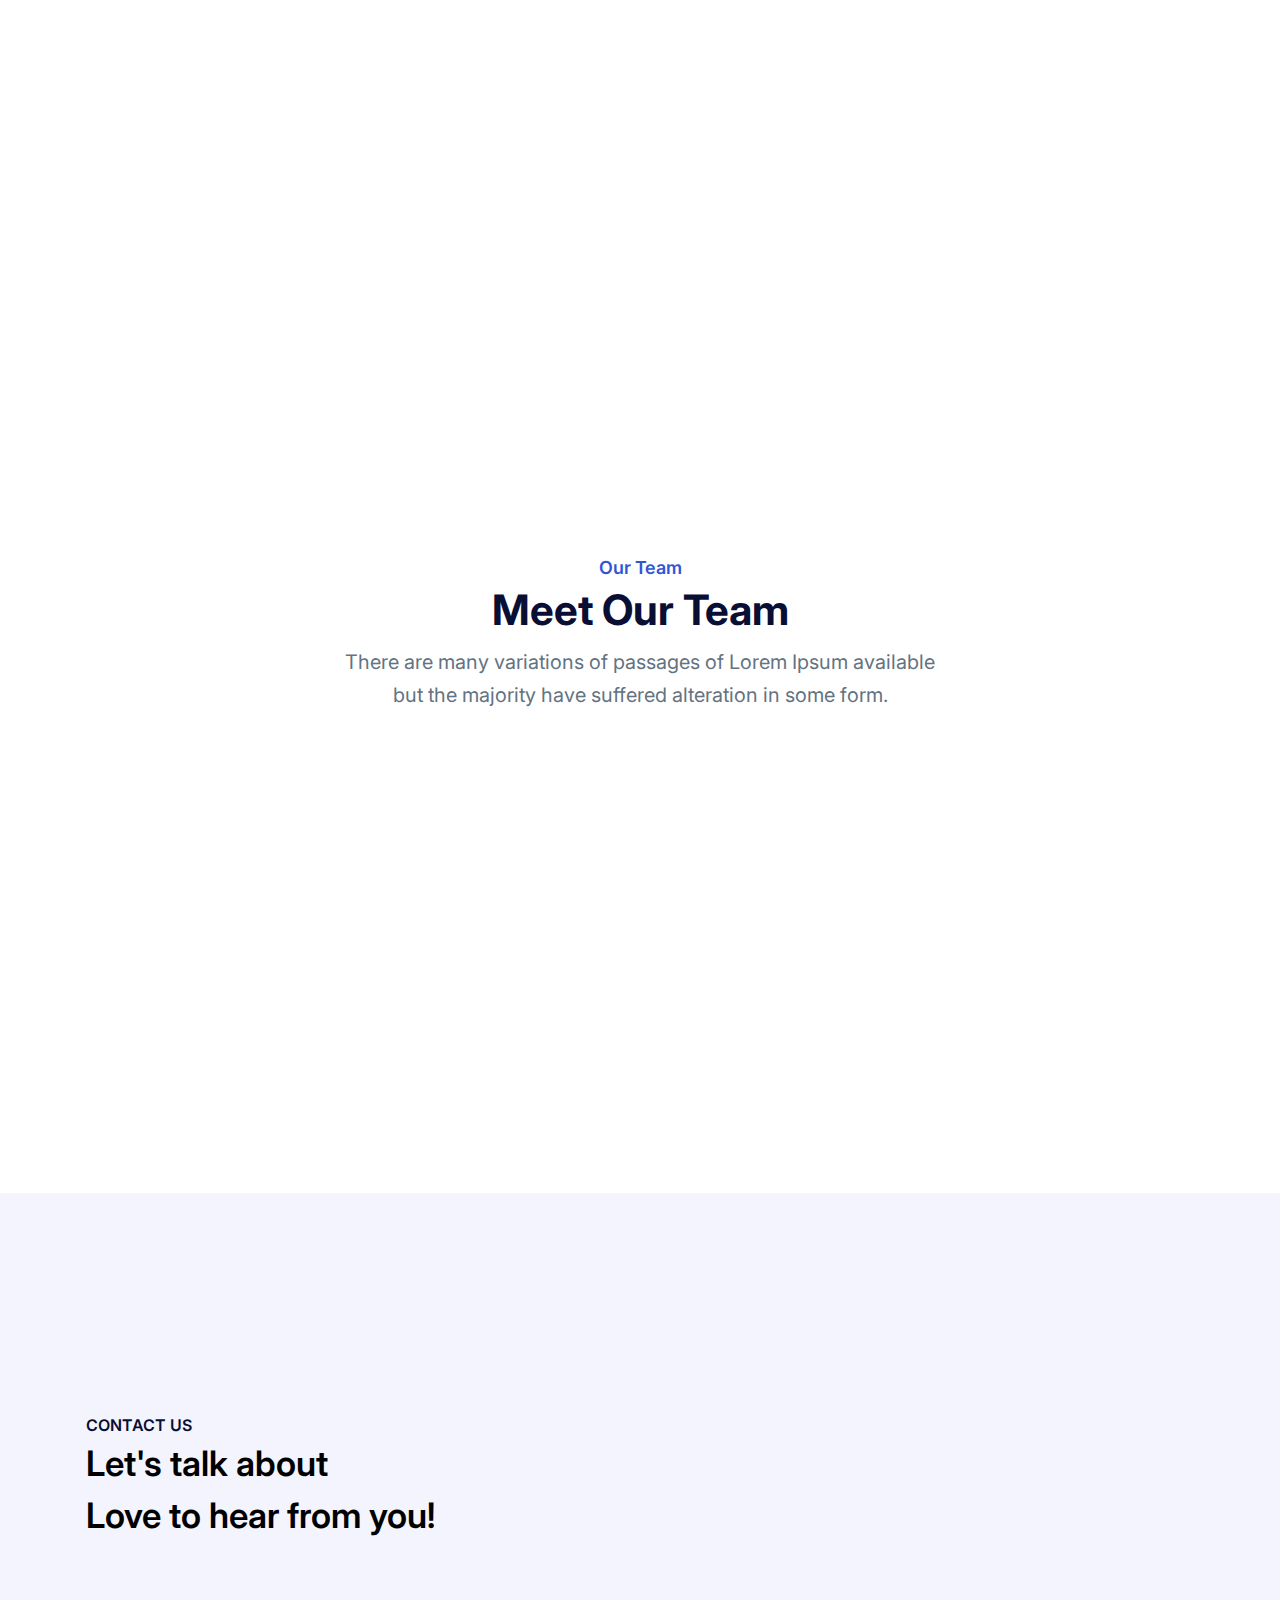
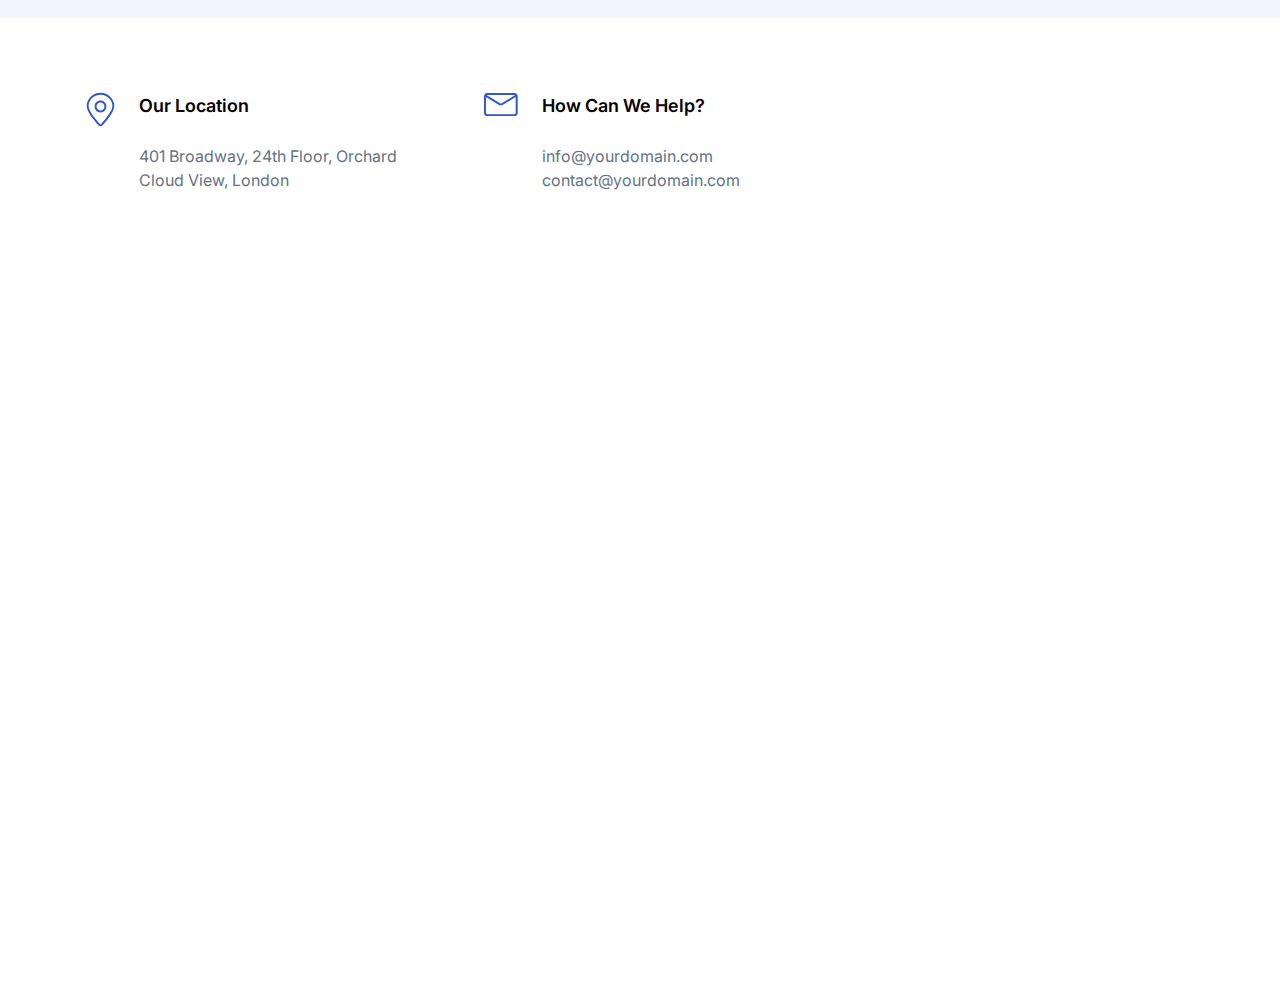
==== commit b0b04912: "update 2" ====
--- a/index.html
+++ b/index.html
@@ -80,6 +80,22 @@
                       class="ud-menu-scroll mx-8 flex py-2 text-base text-dark group-hover:text-primary lg:mr-0 lg:ml-7 lg:inline-flex lg:py-6 lg:px-0 lg:text-white lg:group-hover:text-white lg:group-hover:opacity-70 xl:ml-12"
                     >
                       Pricing
+                    </a>
+                  </li>
+                  <li class="group relative">
+                    <a
+                      href="#faq"
+                      class="ud-menu-scroll mx-8 flex py-2 text-base text-dark group-hover:text-primary lg:mr-0 lg:ml-7 lg:inline-flex lg:py-6 lg:px-0 lg:text-white lg:group-hover:text-white lg:group-hover:opacity-70 xl:ml-12"
+                    >
+                      FAQ
+                    </a>
+                  </li>
+                  <li class="group relative">
+                    <a
+                      href="#testimonials"
+                      class="ud-menu-scroll mx-8 flex py-2 text-base text-dark group-hover:text-primary lg:mr-0 lg:ml-7 lg:inline-flex lg:py-6 lg:px-0 lg:text-white lg:group-hover:text-white lg:group-hover:opacity-70 xl:ml-12"
+                    >
+                    Testimonials
                     </a>
                   </li>
                   <li class="group relative">
@@ -197,13 +213,12 @@
               <h1
                 class="mb-8 text-3xl font-bold leading-snug text-white sm:text-4xl sm:leading-snug md:text-[45px] md:leading-snug"
               >
-                Open-Source Web Template for SaaS, Startup, Apps, and More
+              Welcome to EcoHarvest – Your Aquatic Wonderland
               </h1>
               <p
                 class="mx-auto mb-10 max-w-[600px] text-base text-[#e4e4e4] sm:text-lg sm:leading-relaxed md:text-xl md:leading-relaxed"
               >
-                Multidisciplinary Web Template Built with Your Favourite
-                Technology - HTML Bootstrap, Tailwind and React NextJS.
+              Dive into EcoHarvest's underwater beauty, featuring colorful marine life, serene ecosystems, and captivating coral reefs.
               </p>
               <ul class="mb-10 flex flex-wrap items-center justify-center">
                 <li>
@@ -220,7 +235,7 @@
                     target="_blank"
                     class="flex items-center py-4 px-6 text-base font-medium text-white transition duration-300 ease-in-out hover:text-primary sm:px-10"
                   >
-                    Start Free Trial
+                    Explore EcoHarvest
                     <span class="pl-2">
                       <svg
                         width="20"
@@ -1860,7 +1875,7 @@
 
     <!-- ====== Faq Section Start -->
     <section
-      class="relative z-20 overflow-hidden bg-[#f3f4ff] pt-20 pb-12 lg:pt-[120px] lg:pb-[90px]"
+      id="faq"class="relative z-20 overflow-hidden bg-[#f3f4ff] pt-20 pb-12 lg:pt-[120px] lg:pb-[90px]"
     >
       <div class="container">
         <div class="-mx-4 flex flex-wrap">
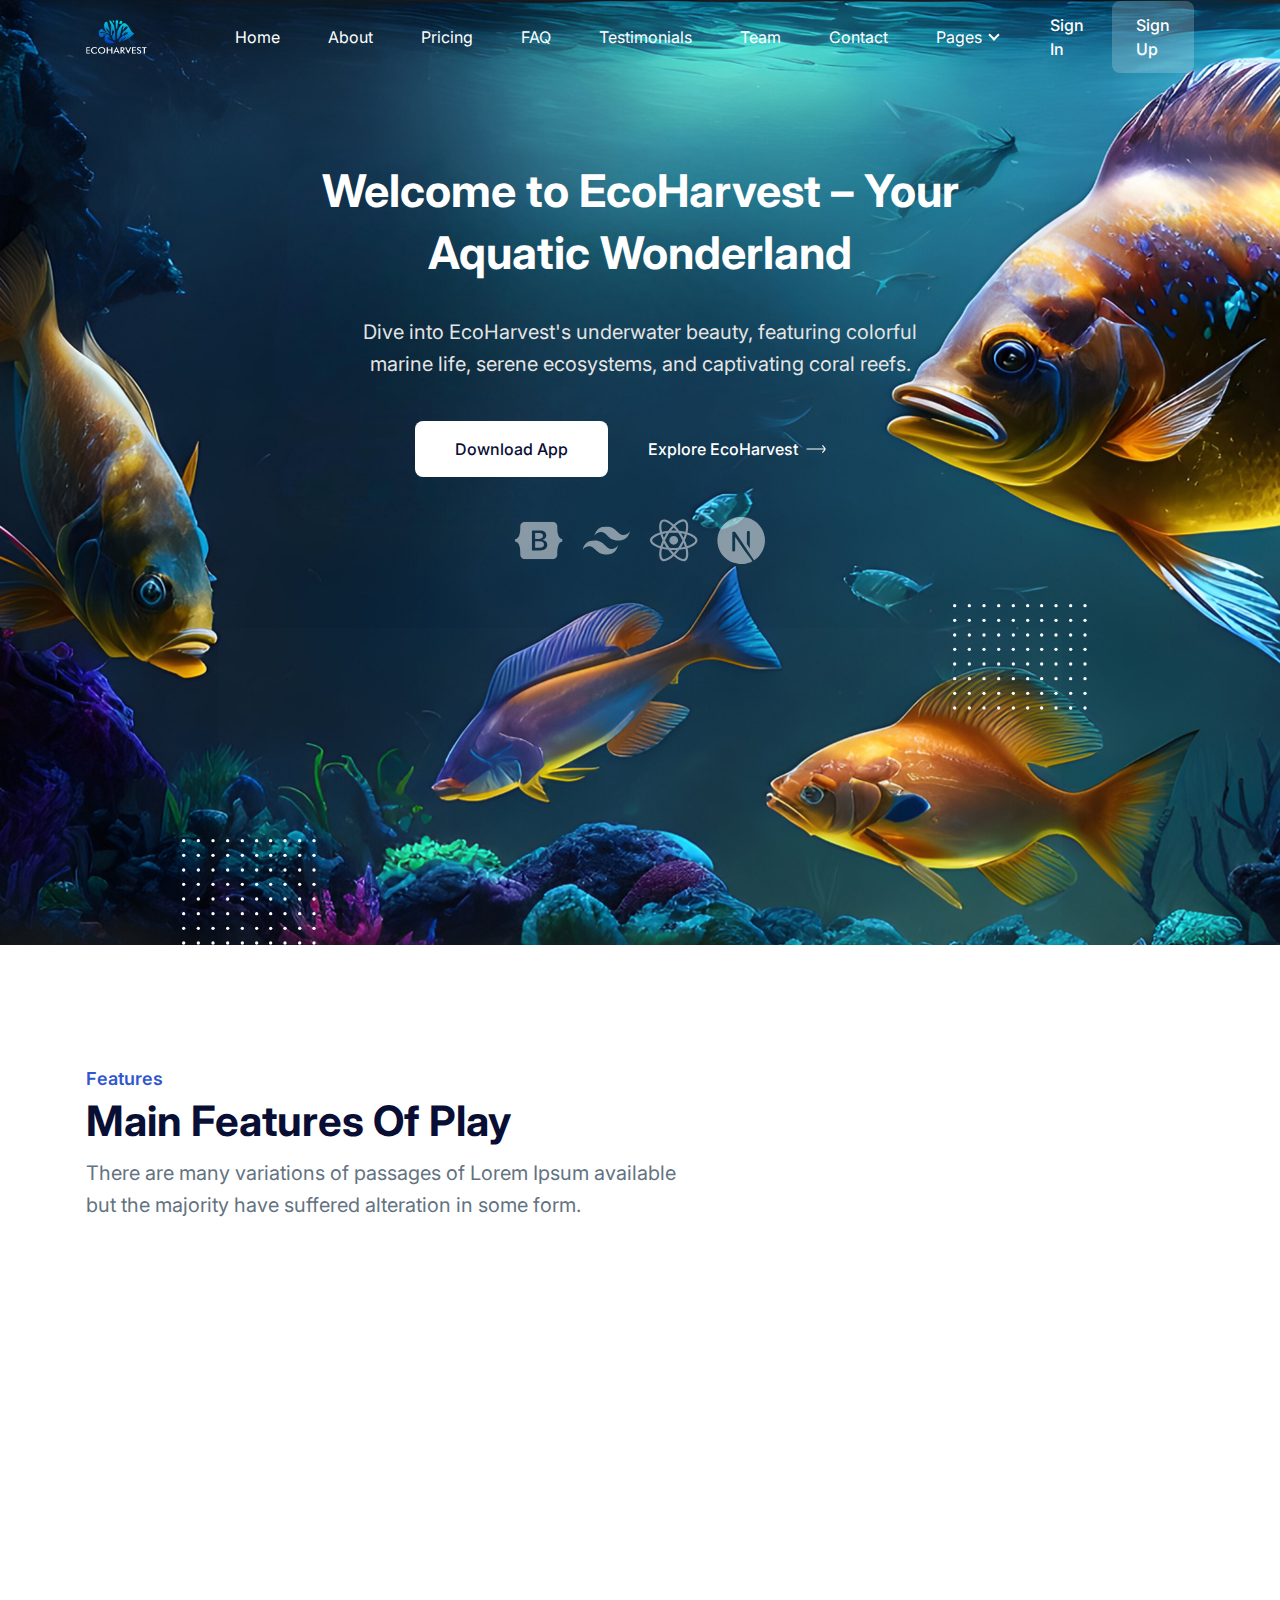
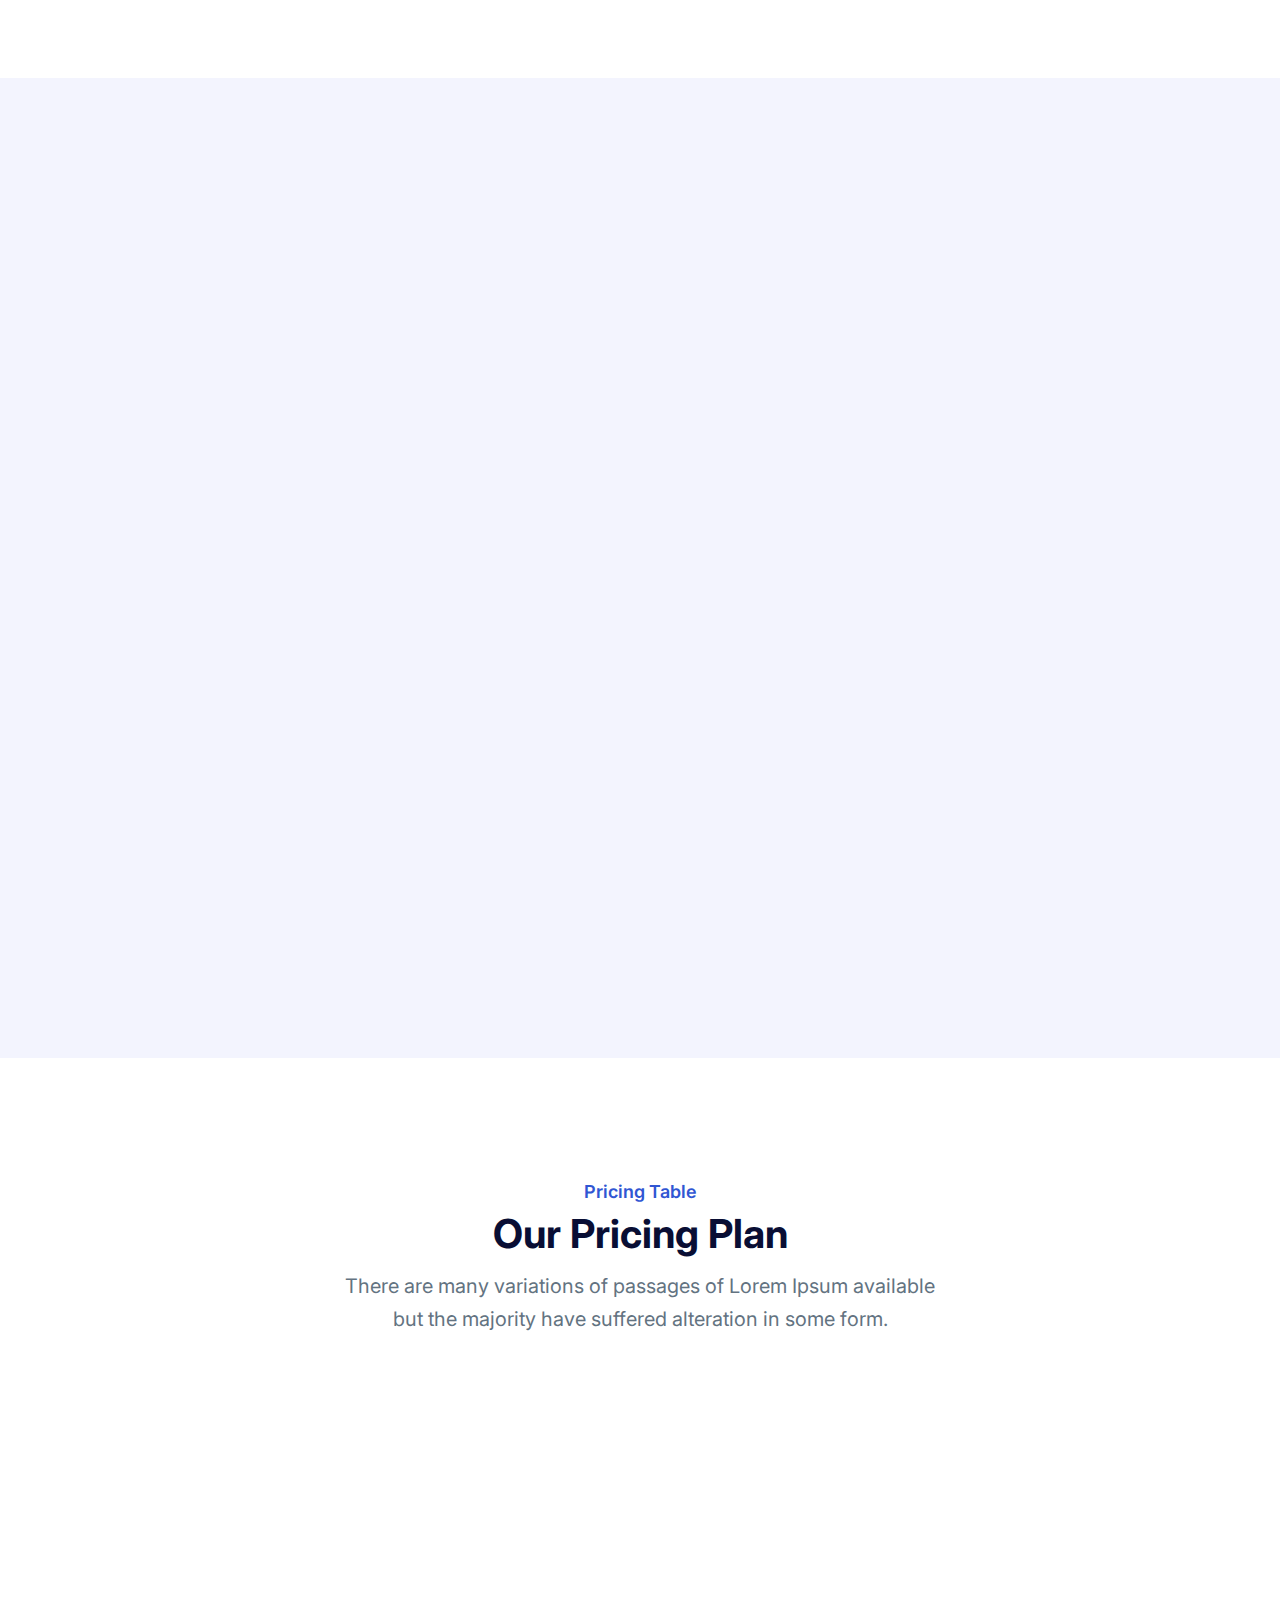
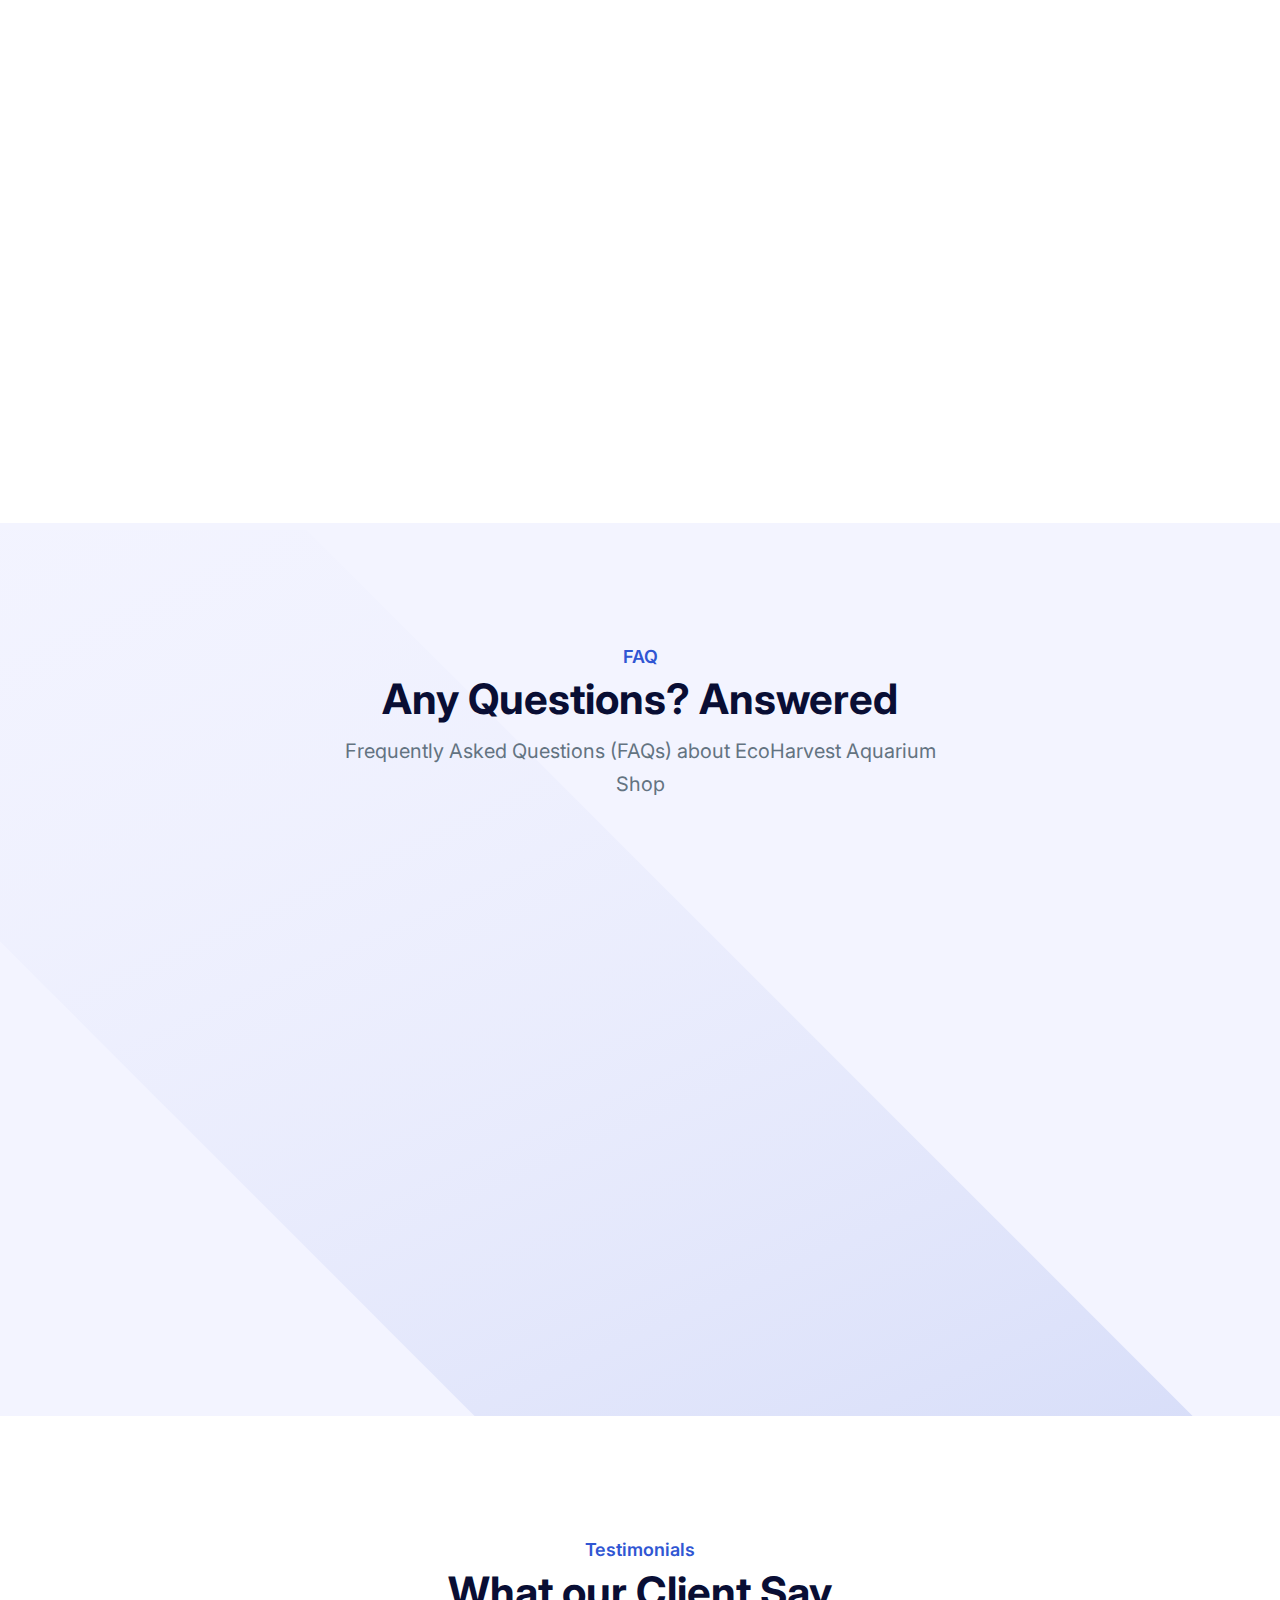
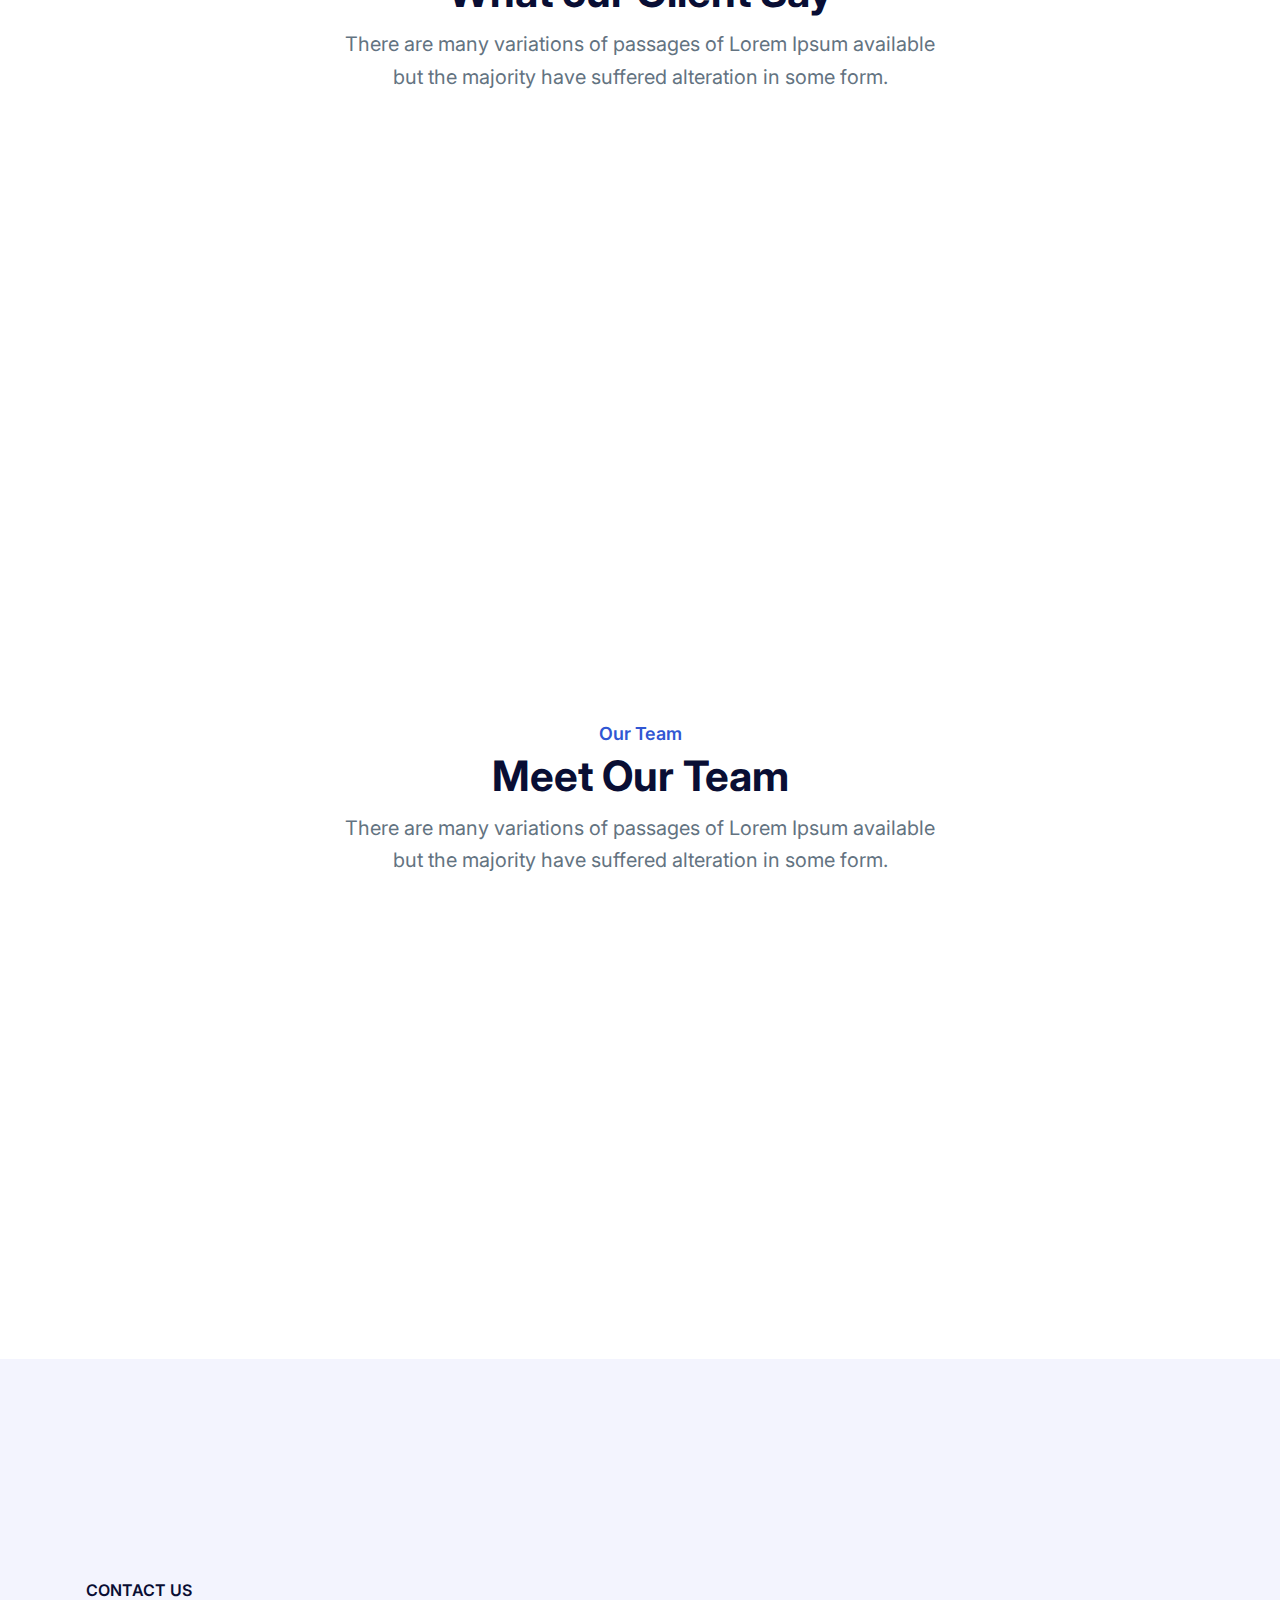
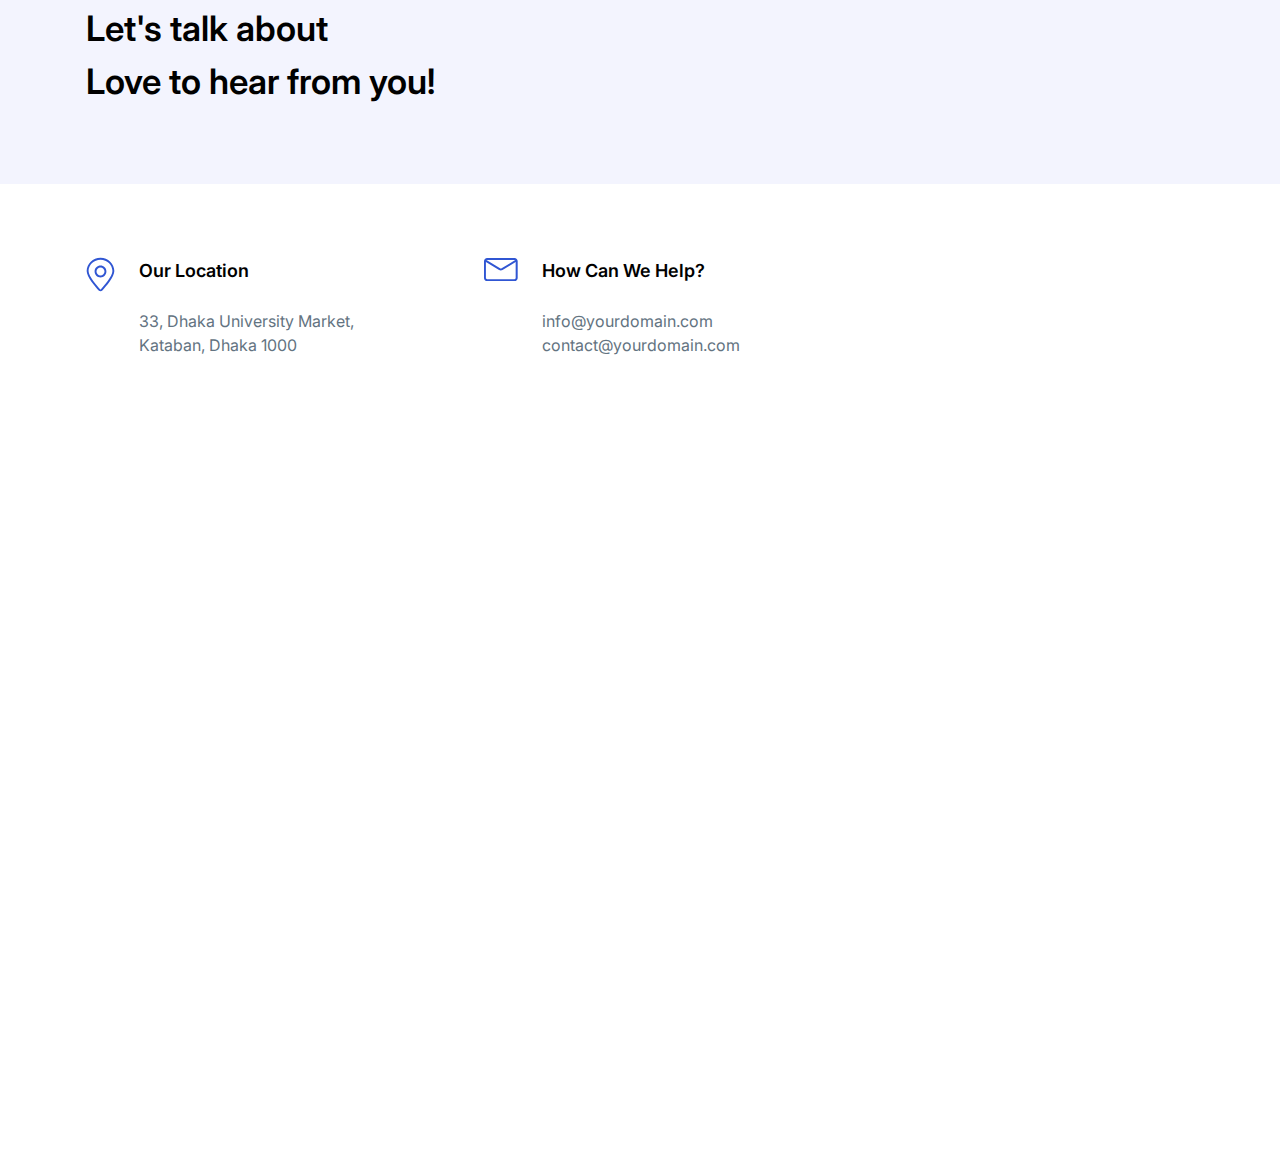
==== commit cfc32326: "Content Updates" ====
--- a/index.html
+++ b/index.html
@@ -1630,18 +1630,21 @@
                   <h2
                     class="mb-6 text-3xl font-bold text-dark sm:text-4xl sm:leading-snug 2xl:text-[40px]"
                   >
-                    Brilliant Toolkit to Build Nextgen Website Faster.
+                  Passion for Aquatic Excellence.
                   </h2>
                   <p class="mb-9 text-base leading-relaxed text-body-color">
-                    The main ‘thrust' is to focus on educating attendees on how
-                    to best protect highly vulnerable business applications with
-                    interactive panel discussions and roundtables led by subject
-                    matter experts.
+                    Welcome to EcoHarvest, where our love for aquatic life meets a commitment to sustainability and customer delight.
+                    Founded by a team of dedicated aquarists, our journey began with a simple yet profound belief: the beauty of the underwater world should be accessible to all, 
+                    without compromising the health of our oceans.
                   </p>
+                  <h2
+                    class="mb-1 text-xl font-bold text-dark sm:text-xl sm:leading-snug xl:text-[30px]"
+                  >
+                  Our Story
+                  </h2>
                   <p class="mb-9 text-base leading-relaxed text-body-color">
-                    The main ‘thrust' is to focus on educating attendees on how
-                    to best protect highly vulnerable business applications with
-                    interactive panel.
+                    EcoHarvest started as a small endeavor in a garage, driven by the desire to share the wonders of aquascaping with fellow enthusiasts.
+                    Over the years, our dedication to ethical sourcing, responsible pet ownership, and environmental stewardship has propelled us into a trusted name in the aquarium community.
                   </p>
                   <a
                     href="javascript:void(0)"
@@ -1892,8 +1895,7 @@
               <p
                 class="text-lg leading-relaxed text-body-color sm:text-xl sm:leading-relaxed"
               >
-                There are many variations of passages of Lorem Ipsum available
-                but the majority have suffered alteration in some form.
+              Frequently Asked Questions (FAQs) about EcoHarvest Aquarium Shop
               </p>
             </div>
           </div>
@@ -1925,16 +1927,13 @@
                 </div>
                 <div class="w-full">
                   <h4 class="text-base font-semibold text-black sm:text-lg">
-                    How to use TailGrids?
+                    What types of aquariums do you offer?
                   </h4>
                 </div>
               </button>
               <div class="faq-content hidden pl-[62px]">
                 <p class="py-3 text-base leading-relaxed text-body-color">
-                  It takes 2-3 weeks to get your first blog post ready. That
-                  includes the in-depth research & creation of your monthly
-                  content marketing strategy that we do before writing your
-                  first blog post, Ipsum available .
+                  At EcoHarvest, we offer a wide range of aquariums to suit various preferences, including freshwater, saltwater, and reef tanks. Our selection includes tanks of different sizes and shapes, from small nano tanks to larger custom designs.
                 </p>
               </div>
             </div>
@@ -1962,16 +1961,13 @@
                 </div>
                 <div class="w-full">
                   <h4 class="text-base font-semibold text-black sm:text-lg">
-                    How to download icons from LineIcons?
+                    How do I maintain a healthy aquarium?
                   </h4>
                 </div>
               </button>
               <div class="faq-content hidden pl-[62px]">
                 <p class="py-3 text-base leading-relaxed text-body-color">
-                  It takes 2-3 weeks to get your first blog post ready. That
-                  includes the in-depth research & creation of your monthly
-                  content marketing strategy that we do before writing your
-                  first blog post, Ipsum available .
+                  Maintaining a healthy aquarium involves factors like water quality, filtration, and proper care for your aquatic life. We provide expert guidance on water testing, filtration systems, and the best practices for aquarium maintenance to ensure your aquatic ecosystem thrives.
                 </p>
               </div>
             </div>
@@ -1999,16 +1995,13 @@
                 </div>
                 <div class="w-full">
                   <h4 class="text-base font-semibold text-black sm:text-lg">
-                    Is GrayGrids part of UIdeck?
+                    Where do you source your aquatic life?
                   </h4>
                 </div>
               </button>
               <div class="faq-content hidden pl-[62px]">
                 <p class="py-3 text-base leading-relaxed text-body-color">
-                  It takes 2-3 weeks to get your first blog post ready. That
-                  includes the in-depth research & creation of your monthly
-                  content marketing strategy that we do before writing your
-                  first blog post, Ipsum available .
+                  We are committed to ethical sourcing and sustainability. We work with trusted suppliers and breeders who prioritize the health and well-being of the aquatic life they provide. Our goal is to offer responsibly sourced fish, plants, and corals to our customers.
                 </p>
               </div>
             </div>
@@ -2038,16 +2031,13 @@
                 </div>
                 <div class="w-full">
                   <h4 class="text-base font-semibold text-black sm:text-lg">
-                    Can I use this template for commercial project?
+                    What equipment and accessories do I need to start an aquarium?
                   </h4>
                 </div>
               </button>
               <div class="faq-content hidden pl-[62px]">
                 <p class="py-3 text-base leading-relaxed text-body-color">
-                  It takes 2-3 weeks to get your first blog post ready. That
-                  includes the in-depth research & creation of your monthly
-                  content marketing strategy that we do before writing your
-                  first blog post, Ipsum available .
+                  The equipment and accessories you need depend on the type of aquarium you want to create. We can help you select the appropriate items, including heaters, filters, lighting, and decorations, to create a suitable environment for your aquatic pets.
                 </p>
               </div>
             </div>
@@ -2075,16 +2065,13 @@
                 </div>
                 <div class="w-full">
                   <h4 class="text-base font-semibold text-black sm:text-lg">
-                    Do you have plan to releasing Play Pro?
+                    Do you offer support for beginners in the hobby?
                   </h4>
                 </div>
               </button>
               <div class="faq-content hidden pl-[62px]">
                 <p class="py-3 text-base leading-relaxed text-body-color">
-                  It takes 2-3 weeks to get your first blog post ready. That
-                  includes the in-depth research & creation of your monthly
-                  content marketing strategy that we do before writing your
-                  first blog post, Ipsum available .
+                  Absolutely! We welcome both beginners and experienced aquarists. Our team of experts is here to provide guidance on setting up and maintaining your aquarium. We also offer resources and workshops to help newcomers get started and grow in the hobby.
                 </p>
               </div>
             </div>
@@ -2112,16 +2099,13 @@
                 </div>
                 <div class="w-full">
                   <h4 class="text-base font-semibold text-black sm:text-lg">
-                    Where and how to host this template?
+                    Is EcoHarvest involved in conservation efforts?
                   </h4>
                 </div>
               </button>
               <div class="faq-content hidden pl-[62px]">
                 <p class="py-3 text-base leading-relaxed text-body-color">
-                  It takes 2-3 weeks to get your first blog post ready. That
-                  includes the in-depth research & creation of your monthly
-                  content marketing strategy that we do before writing your
-                  first blog post, Ipsum available .
+                  Yes, we are passionate about marine conservation. We actively support various initiatives aimed at protecting aquatic ecosystems and reducing our environmental footprint. By choosing EcoHarvest, you contribute to our commitment to preserving the natural beauty of our oceans and aquatic life.
                 </p>
               </div>
             </div>
@@ -2997,7 +2981,7 @@
               </div>
               <div class="text-center">
                 <h4 class="mb-2 text-lg font-medium text-dark">
-                  Adveen Desuza
+                  Md. Nahijul Islam Niloy
                 </h4>
                 <p class="mb-5 text-sm font-medium text-body-color">
                   UI Designer
@@ -3486,7 +3470,7 @@
                 </span>
               </div>
               <div class="text-center">
-                <h4 class="mb-2 text-lg font-medium text-dark">Jezmin uniya</h4>
+                <h4 class="mb-2 text-lg font-medium text-dark">Md. Iftekhar Uddin</h4>
                 <p class="mb-5 text-sm font-medium text-body-color">
                   Product Designer
                 </p>
@@ -3975,7 +3959,7 @@
               </div>
               <div class="text-center">
                 <h4 class="mb-2 text-lg font-medium text-dark">
-                  Andrieo Gloree
+                  Md. Nahijul Islam Niloy
                 </h4>
                 <p class="mb-5 text-sm font-medium text-body-color">
                   App Developer
@@ -4042,7 +4026,7 @@
                 class="h-170px] relative z-10 mx-auto mb-6 w-[170px] rounded-full"
               >
                 <img
-                  src="assets/images/team/team-01.png"
+                  src="assets/images/team/team-04.png"
                   alt="image"
                   class="w-full rounded-full"
                 />
@@ -4465,7 +4449,7 @@
               </div>
               <div class="text-center">
                 <h4 class="mb-2 text-lg font-medium text-dark">
-                  Jackie Sanders
+                  Eco Harvest
                 </h4>
                 <p class="mb-5 text-sm font-medium text-body-color">
                   Content Writer
@@ -4569,7 +4553,7 @@
                   <div>
                     <h5 class="mb-6 text-lg font-semibold">Our Location</h5>
                     <p class="text-base text-body-color">
-                      401 Broadway, 24th Floor, Orchard Cloud View, London
+                      33, Dhaka University Market, Kataban, Dhaka 1000
                     </p>
                   </div>
                 </div>
@@ -4636,7 +4620,7 @@
                   <input
                     type="text"
                     name="phone"
-                    placeholder="+885 1254 5211 552"
+                    placeholder="+880 1234567890"
                     class="w-full border-0 border-b border-[#f1f1f1] py-4 focus:border-primary focus:outline-none"
                   />
                 </div>
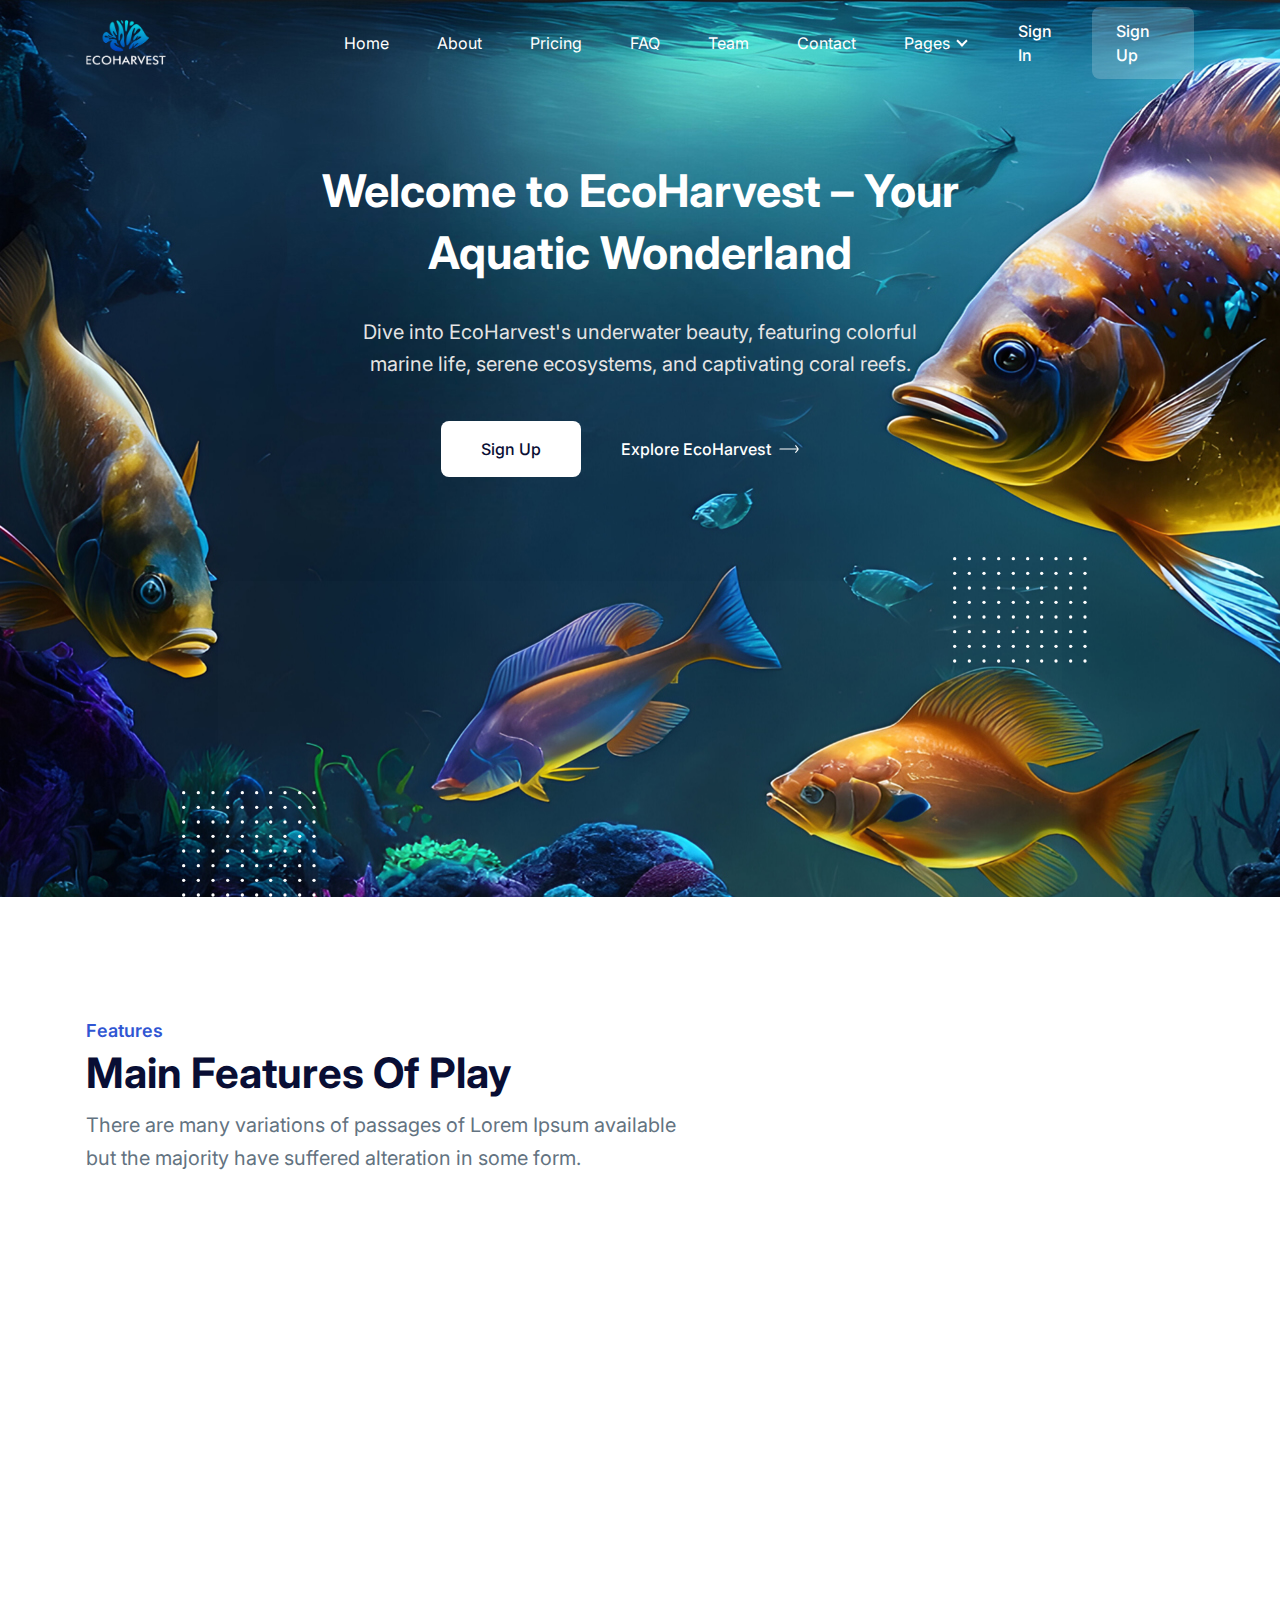
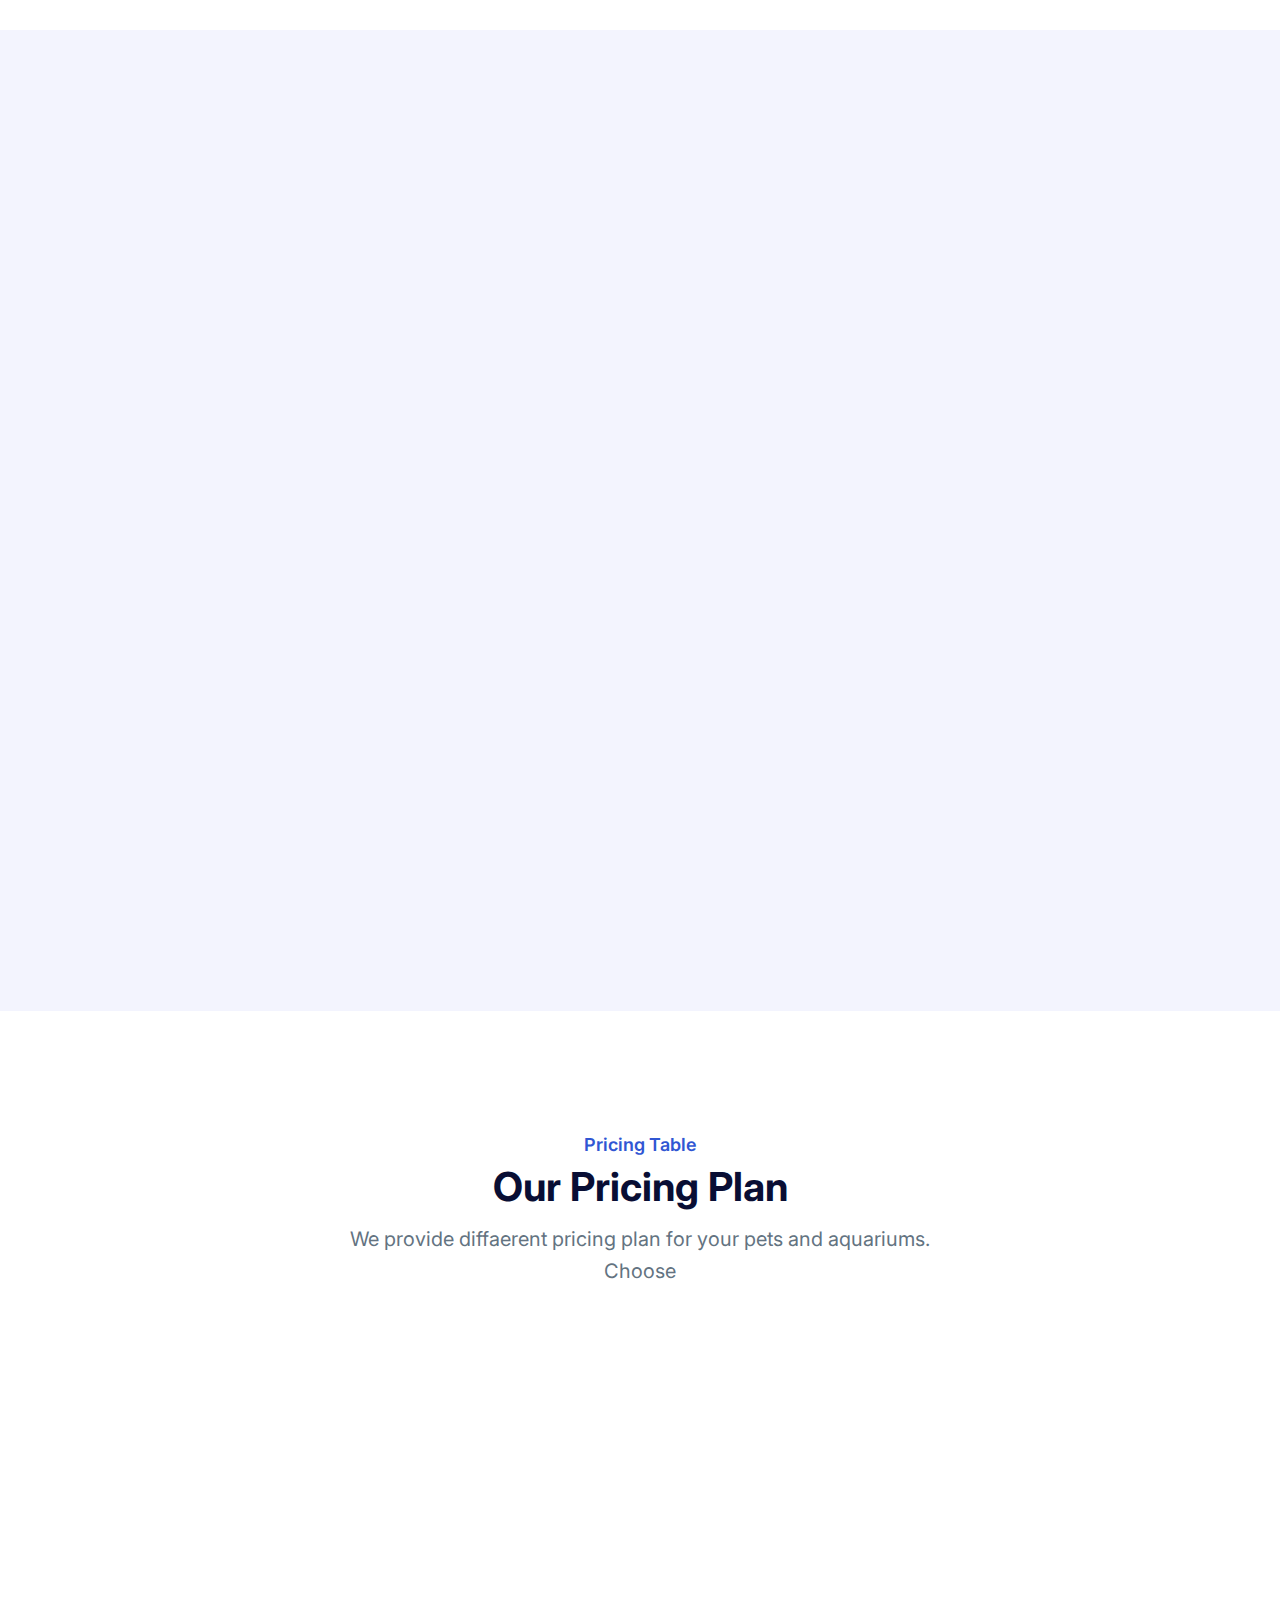
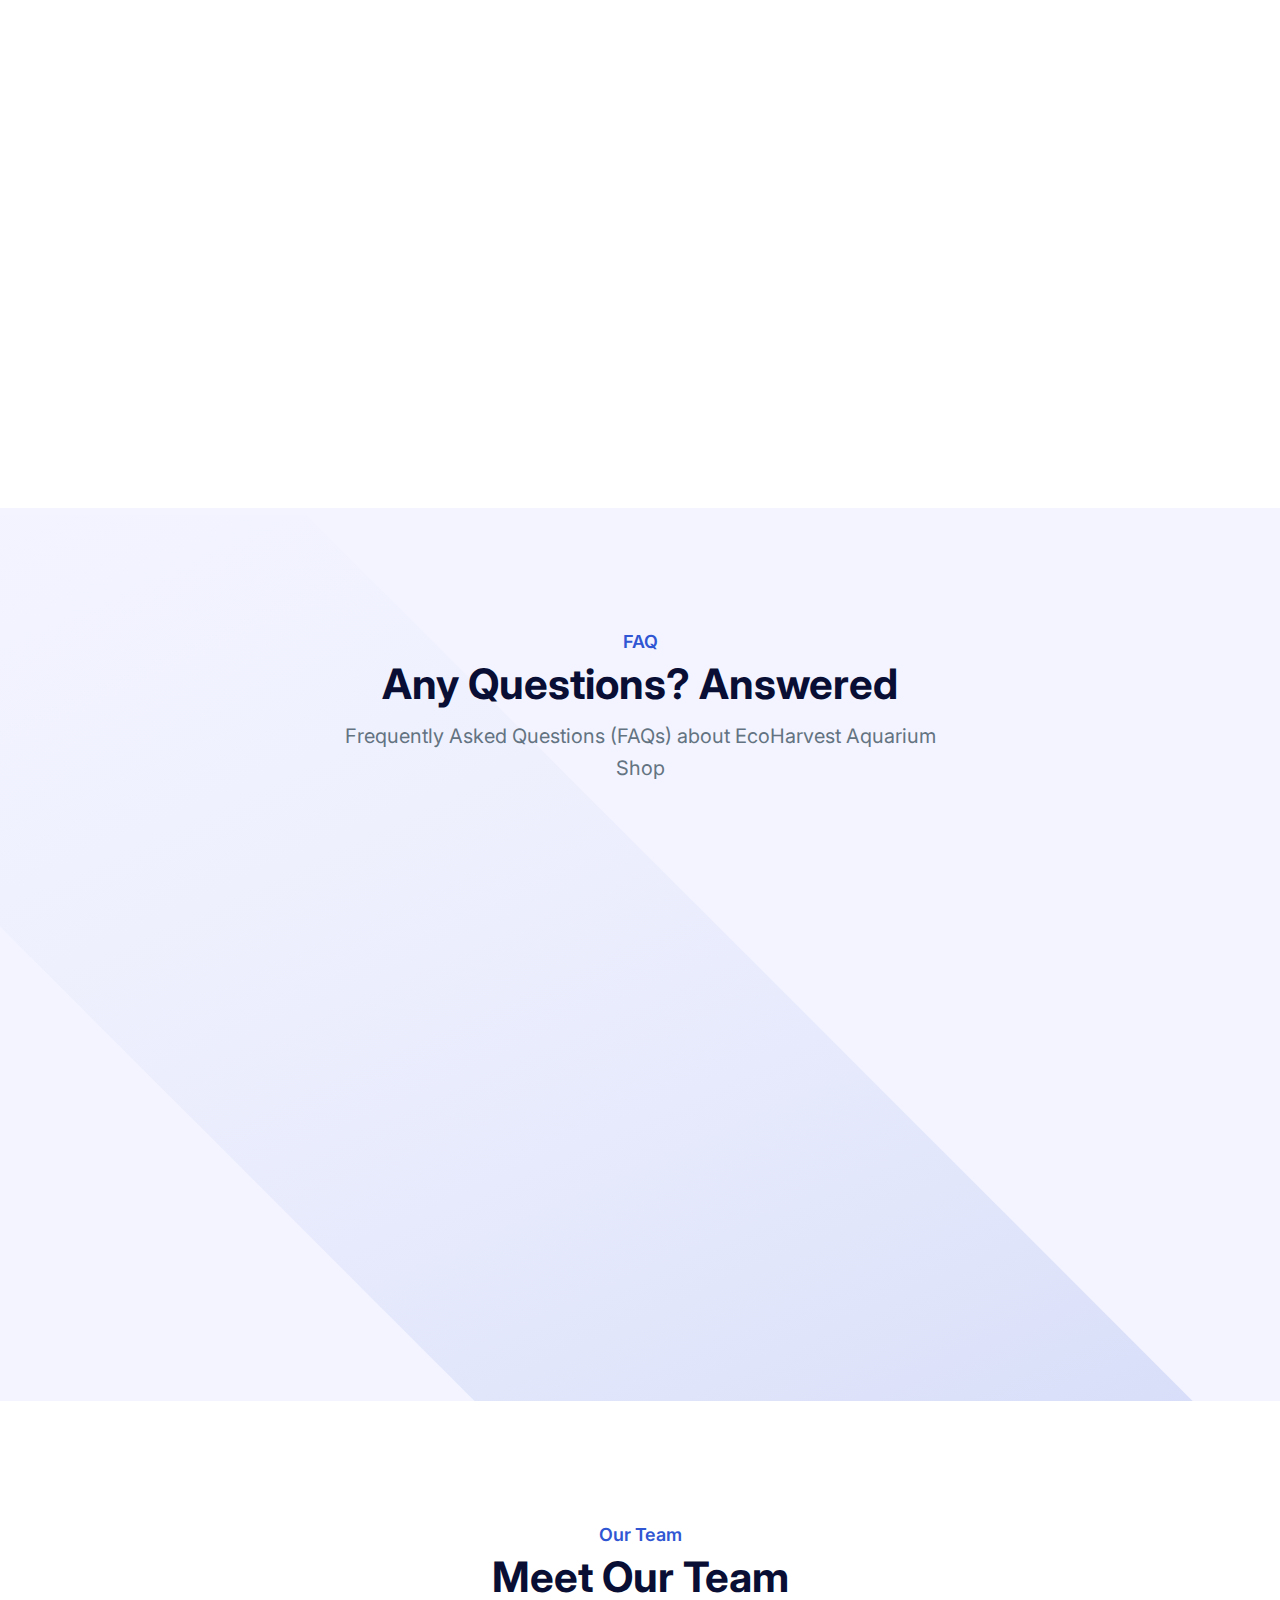
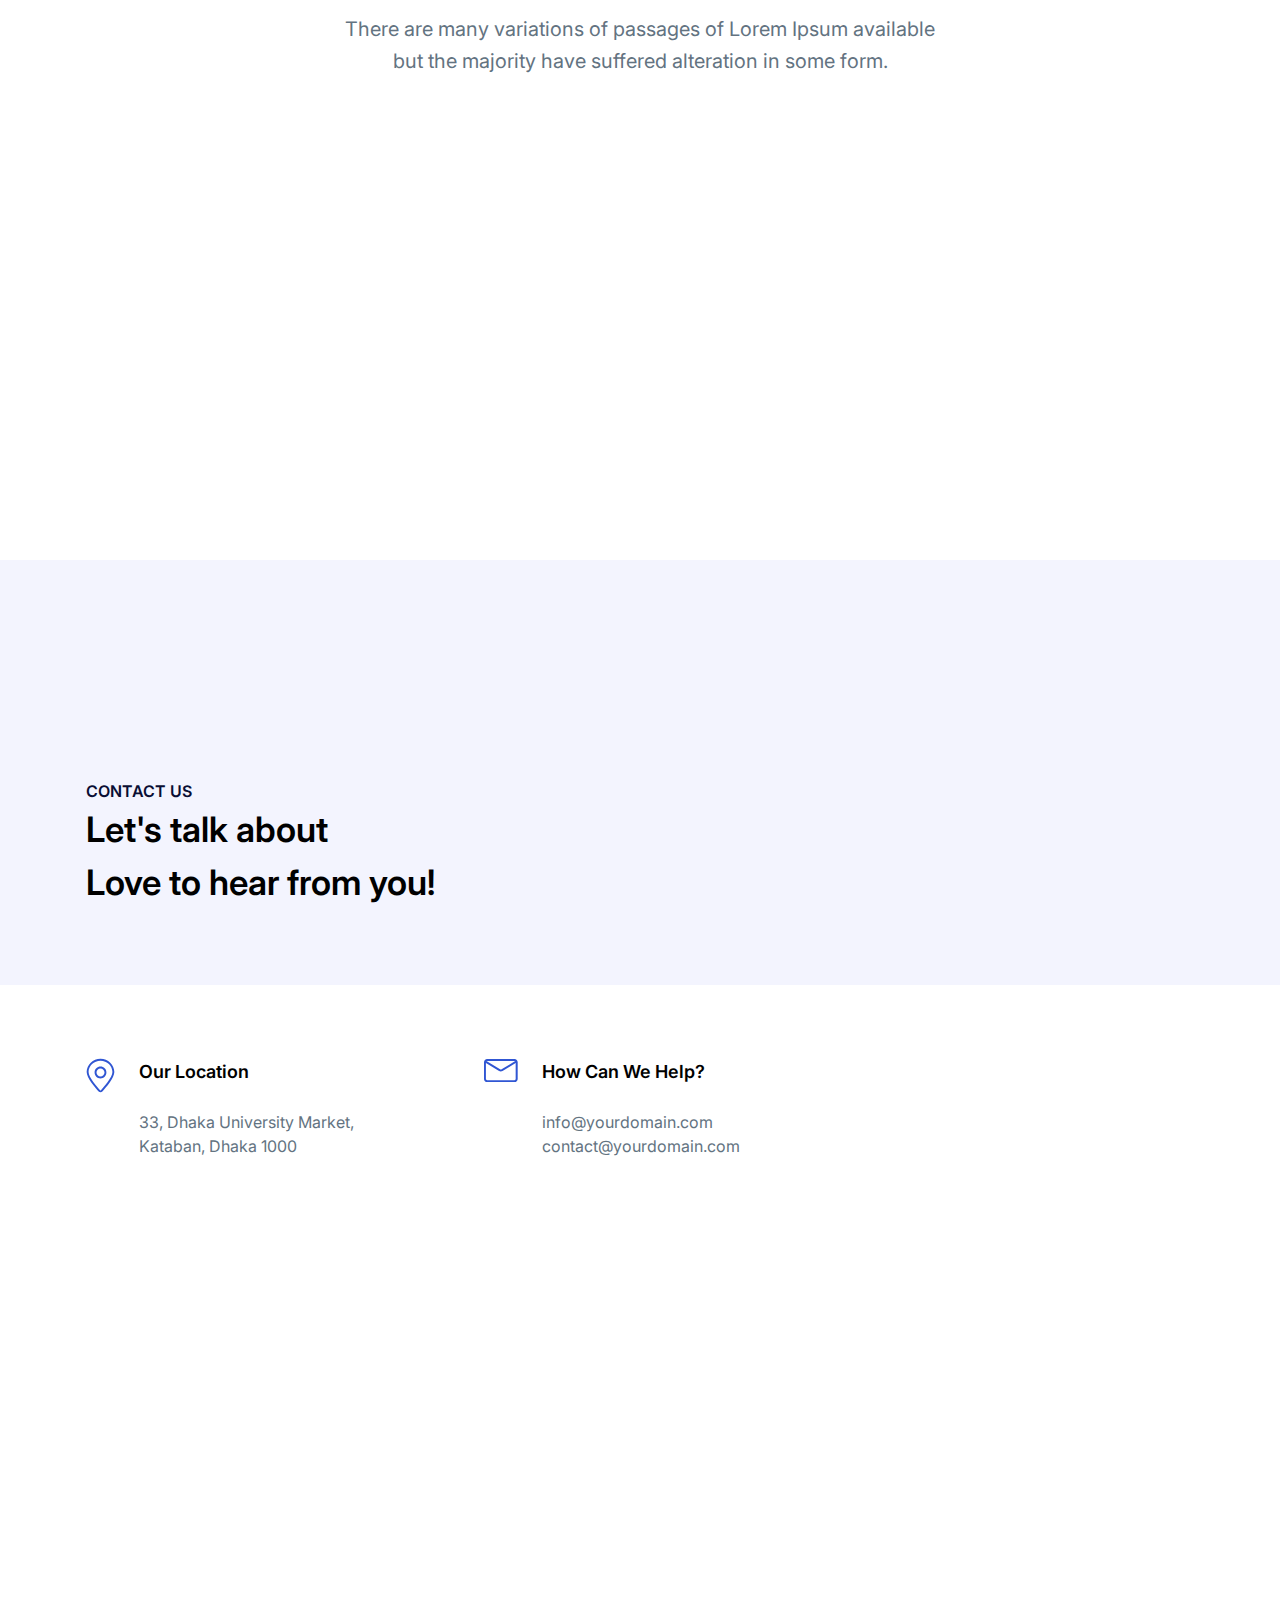
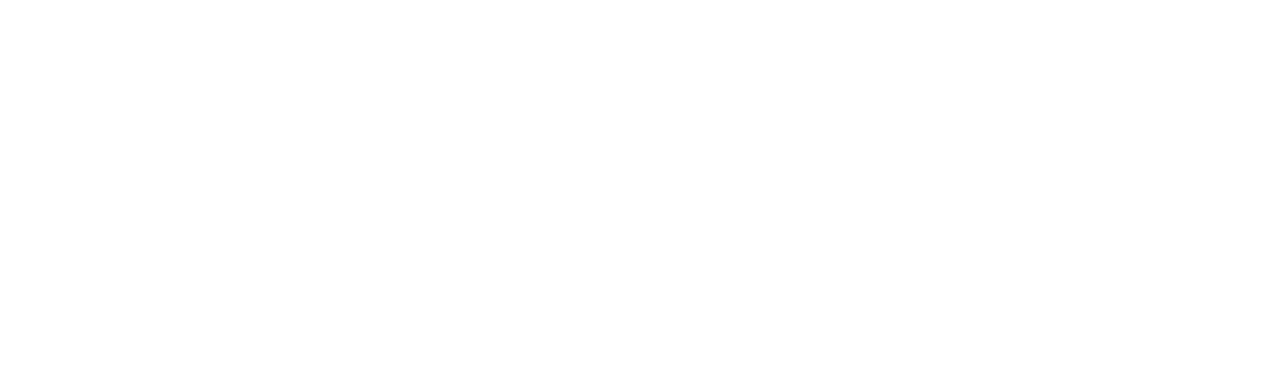
==== commit 20bfade9: "Updates" ====
--- a/index.html
+++ b/index.html
@@ -90,14 +90,14 @@
                       FAQ
                     </a>
                   </li>
-                  <li class="group relative">
+                  <!-- <li class="group relative">
                     <a
                       href="#testimonials"
                       class="ud-menu-scroll mx-8 flex py-2 text-base text-dark group-hover:text-primary lg:mr-0 lg:ml-7 lg:inline-flex lg:py-6 lg:px-0 lg:text-white lg:group-hover:text-white lg:group-hover:opacity-70 xl:ml-12"
                     >
                     Testimonials
                     </a>
-                  </li>
+                  </li> -->
                   <li class="group relative">
                     <a
                       href="#team"
@@ -142,18 +142,18 @@
                       >
                         Contact Page
                       </a>
-                      <a
+                      <!-- <a
                         href="blog-grids.html"
                         class="block rounded py-[10px] px-4 text-sm text-body-color hover:text-primary"
                       >
                         Blog Grid Page
-                      </a>
-                      <a
+                      </a> -->
+                      <!-- <a
                         href="blog-details.html"
                         class="block rounded py-[10px] px-4 text-sm text-body-color hover:text-primary"
                       >
                         Blog Details Page
-                      </a>
+                      </a> -->
                       <a
                         href="signup.html"
                         class="block rounded py-[10px] px-4 text-sm text-body-color hover:text-primary"
@@ -226,7 +226,7 @@
                     href="#home"
                     class="inline-flex items-center justify-center rounded-lg bg-white py-4 px-6 text-center text-base font-medium text-dark transition duration-300 ease-in-out hover:text-primary hover:shadow-lg sm:px-10"
                   >
-                    Download App
+                    Sign Up
                   </a>
                 </li>
                 <li>
@@ -252,11 +252,11 @@
                 </li>
               </ul>
               <div class="wow fadeInUp text-center" data-wow-delay=".3s">
-                <img
-                  src="assets/images/hero/brand.svg"
-                  alt="image"
+                <!-- <img
+                  src=""
+                  alt="COming Soon"
                   class="mx-auto w-full max-w-[250px] opacity-50 transition duration-300 ease-in-out hover:opacity-100"
-                />
+                /> -->
               </div>
             </div>
           </div>
@@ -1690,8 +1690,7 @@
               <p
                 class="text-lg leading-relaxed text-body-color sm:text-xl sm:leading-relaxed"
               >
-                There are many variations of passages of Lorem Ipsum available
-                but the majority have suffered alteration in some form.
+                We provide diffaerent pricing plan for your pets and aquariums. Choose
               </p>
             </div>
           </div>
@@ -1710,39 +1709,39 @@
                 STARTING FROM
               </span>
               <h2 class="mb-9 text-[28px] font-semibold text-primary">
-                $ 19.99/mo
+                BDT 1999/mo
               </h2>
 
               <div class="mb-10">
                 <p
                   class="mb-1 text-base font-medium leading-loose text-body-color"
                 >
-                  1 User
+                  1 Fish Tank
                 </p>
                 <p
                   class="mb-1 text-base font-medium leading-loose text-body-color"
                 >
-                  All UI components
+                  All Necessery components
                 </p>
                 <p
                   class="mb-1 text-base font-medium leading-loose text-body-color"
                 >
-                  Lifetime access
+                  Lifetime Membership
                 </p>
                 <p
                   class="mb-1 text-base font-medium leading-loose text-body-color"
                 >
-                  Free updates
+                  5 Free Home Delivery
                 </p>
                 <p
                   class="mb-1 text-base font-medium leading-loose text-body-color"
                 >
-                  Use on 1 (one) project
+                  Use 1 Emergency Service
                 </p>
                 <p
                   class="mb-1 text-base font-medium leading-loose text-body-color"
                 >
-                  3 Months support
+                  6 Months support
                 </p>
               </div>
               <div class="w-full">
@@ -1776,27 +1775,27 @@
                 STARTING FROM
               </span>
               <h2 class="mb-9 text-[28px] font-semibold text-white">
-                $ 19.99/mo
+                BDT 3499/mo
               </h2>
 
               <div class="mb-10">
                 <p class="mb-1 text-base font-medium leading-loose text-white">
-                  5 User
+                  5 Fish Tanks
                 </p>
                 <p class="mb-1 text-base font-medium leading-loose text-white">
-                  All UI components
+                  All Necessery components + Decorations
                 </p>
                 <p class="mb-1 text-base font-medium leading-loose text-white">
-                  Lifetime access
+                  Lifetime Membership
                 </p>
                 <p class="mb-1 text-base font-medium leading-loose text-white">
-                  Free updates
+                  10 Free Home Delivery
                 </p>
                 <p class="mb-1 text-base font-medium leading-loose text-white">
-                  Use on 1 (one) project
+                  Use 5 Emergency Service
                 </p>
                 <p class="mb-1 text-base font-medium leading-loose text-white">
-                  4 Months support
+                  12 Months support
                 </p>
               </div>
               <div class="w-full">
@@ -1821,39 +1820,39 @@
                 STARTING FROM
               </span>
               <h2 class="mb-9 text-[28px] font-semibold text-primary">
-                $ 70.99/mo
+                BDT 4999/mo
               </h2>
 
               <div class="mb-10">
                 <p
                   class="mb-1 text-base font-medium leading-loose text-body-color"
                 >
-                  1 User
+                  10 Fish Tank
                 </p>
                 <p
                   class="mb-1 text-base font-medium leading-loose text-body-color"
                 >
-                  All UI components
+                All Necessery components + Fish Foods + Decorations
                 </p>
                 <p
                   class="mb-1 text-base font-medium leading-loose text-body-color"
                 >
-                  Lifetime access
+                Lifetime Membership
                 </p>
                 <p
                   class="mb-1 text-base font-medium leading-loose text-body-color"
                 >
-                  Free updates
+                Unlimited Free Home Delivery
                 </p>
                 <p
                   class="mb-1 text-base font-medium leading-loose text-body-color"
                 >
-                  Use on unlimited project
+                Use 10 Emergency Service
                 </p>
                 <p
                   class="mb-1 text-base font-medium leading-loose text-body-color"
                 >
-                  4 Months support
+                lifetime support
                 </p>
               </div>
               <div class="w-full">
@@ -2146,7 +2145,7 @@
     <!-- ====== Faq Section End -->
 
     <!-- ====== Testimonials Start ====== -->
-    <section id="testimonials" class="pt-20 md:pt-[120px]">
+    <!-- <section id="testimonials" class="pt-20 md:pt-[120px]">
       <div class="container px-4">
         <div class="flex flex-wrap">
           <div class="mx-4 w-full">
@@ -2524,7 +2523,7 @@
           </div>
         </div>
       </div>
-    </section>
+    </section> -->
     <!-- ====== Testimonials End ====== -->
 
     <!-- ====== Team Section Start -->
@@ -4750,7 +4749,7 @@
               <ul>
                 <li>
                   <a
-                    href="javascript:void(0)"
+                    href="#home"
                     class="mb-2 inline-block text-base leading-loose text-[#f3f4fe] hover:text-primary"
                   >
                     Home
@@ -4766,7 +4765,7 @@
                 </li>
                 <li>
                   <a
-                    href="javascript:void(0)"
+                    href="#about"
                     class="mb-2 inline-block text-base leading-loose text-[#f3f4fe] hover:text-primary"
                   >
                     About
@@ -4774,10 +4773,10 @@
                 </li>
                 <li>
                   <a
-                    href="javascript:void(0)"
+                    href="#faq"
                     class="mb-2 inline-block text-base leading-loose text-[#f3f4fe] hover:text-primary"
                   >
-                    Testimonial
+                    FAQ
                   </a>
                 </li>
               </ul>
@@ -4792,7 +4791,7 @@
                     href="javascript:void(0)"
                     class="mb-2 inline-block text-base leading-loose text-[#f3f4fe] hover:text-primary"
                   >
-                    How it works
+                    Service plan
                   </a>
                 </li>
                 <li>
@@ -4800,7 +4799,7 @@
                     href="javascript:void(0)"
                     class="mb-2 inline-block text-base leading-loose text-[#f3f4fe] hover:text-primary"
                   >
-                    Privacy policy
+                   Fast Home Delivery 
                   </a>
                 </li>
                 <li>
@@ -4808,7 +4807,7 @@
                     href="javascript:void(0)"
                     class="mb-2 inline-block text-base leading-loose text-[#f3f4fe] hover:text-primary"
                   >
-                    Terms of Service
+                    Exclusive Products
                   </a>
                 </li>
                 <li>
@@ -4833,7 +4832,7 @@
                     href="javascript:void(0)"
                     class="mb-2 inline-block text-base leading-loose text-[#f3f4fe] hover:text-primary"
                   >
-                    LineIcons
+                    Fish Foods
                   </a>
                 </li>
                 <li>
@@ -4841,7 +4840,7 @@
                     href="javascript:void(0)"
                     class="mb-2 inline-block text-base leading-loose text-[#f3f4fe] hover:text-primary"
                   >
-                    Ecommerce HTML
+                  Aquarium Accessories
                   </a>
                 </li>
                 <li>
@@ -4849,7 +4848,7 @@
                     href="javascript:void(0)"
                     class="mb-2 inline-block text-base leading-loose text-[#f3f4fe] hover:text-primary"
                   >
-                    Ayro UI
+                  Fish Care & Medicine
                   </a>
                 </li>
                 <li>
@@ -4857,13 +4856,13 @@
                     href="javascript:void(0)"
                     class="mb-2 inline-block text-base leading-loose text-[#f3f4fe] hover:text-primary"
                   >
-                    PlainAdmin
+                    Decoration
                   </a>
                 </li>
               </ul>
             </div>
           </div>
-          <div class="w-full px-4 md:w-2/3 lg:w-6/12 xl:w-3/12">
+          <!-- <div class="w-full px-4 md:w-2/3 lg:w-6/12 xl:w-3/12">
             <div class="mb-10 w-full">
               <h4 class="mb-9 text-lg font-semibold text-white">Partners</h4>
               <ul class="flex flex-wrap items-center">
@@ -4947,7 +4946,7 @@
                 </li>
               </ul>
             </div>
-          </div>
+          </div> -->
         </div>
       </div>
 
@@ -4990,7 +4989,7 @@
                     target="_blank"
                     class="text-primary hover:underline"
                   >
-                    TailGrids and UIdeck
+                    Group K
                   </a>
                 </p>
               </div>
